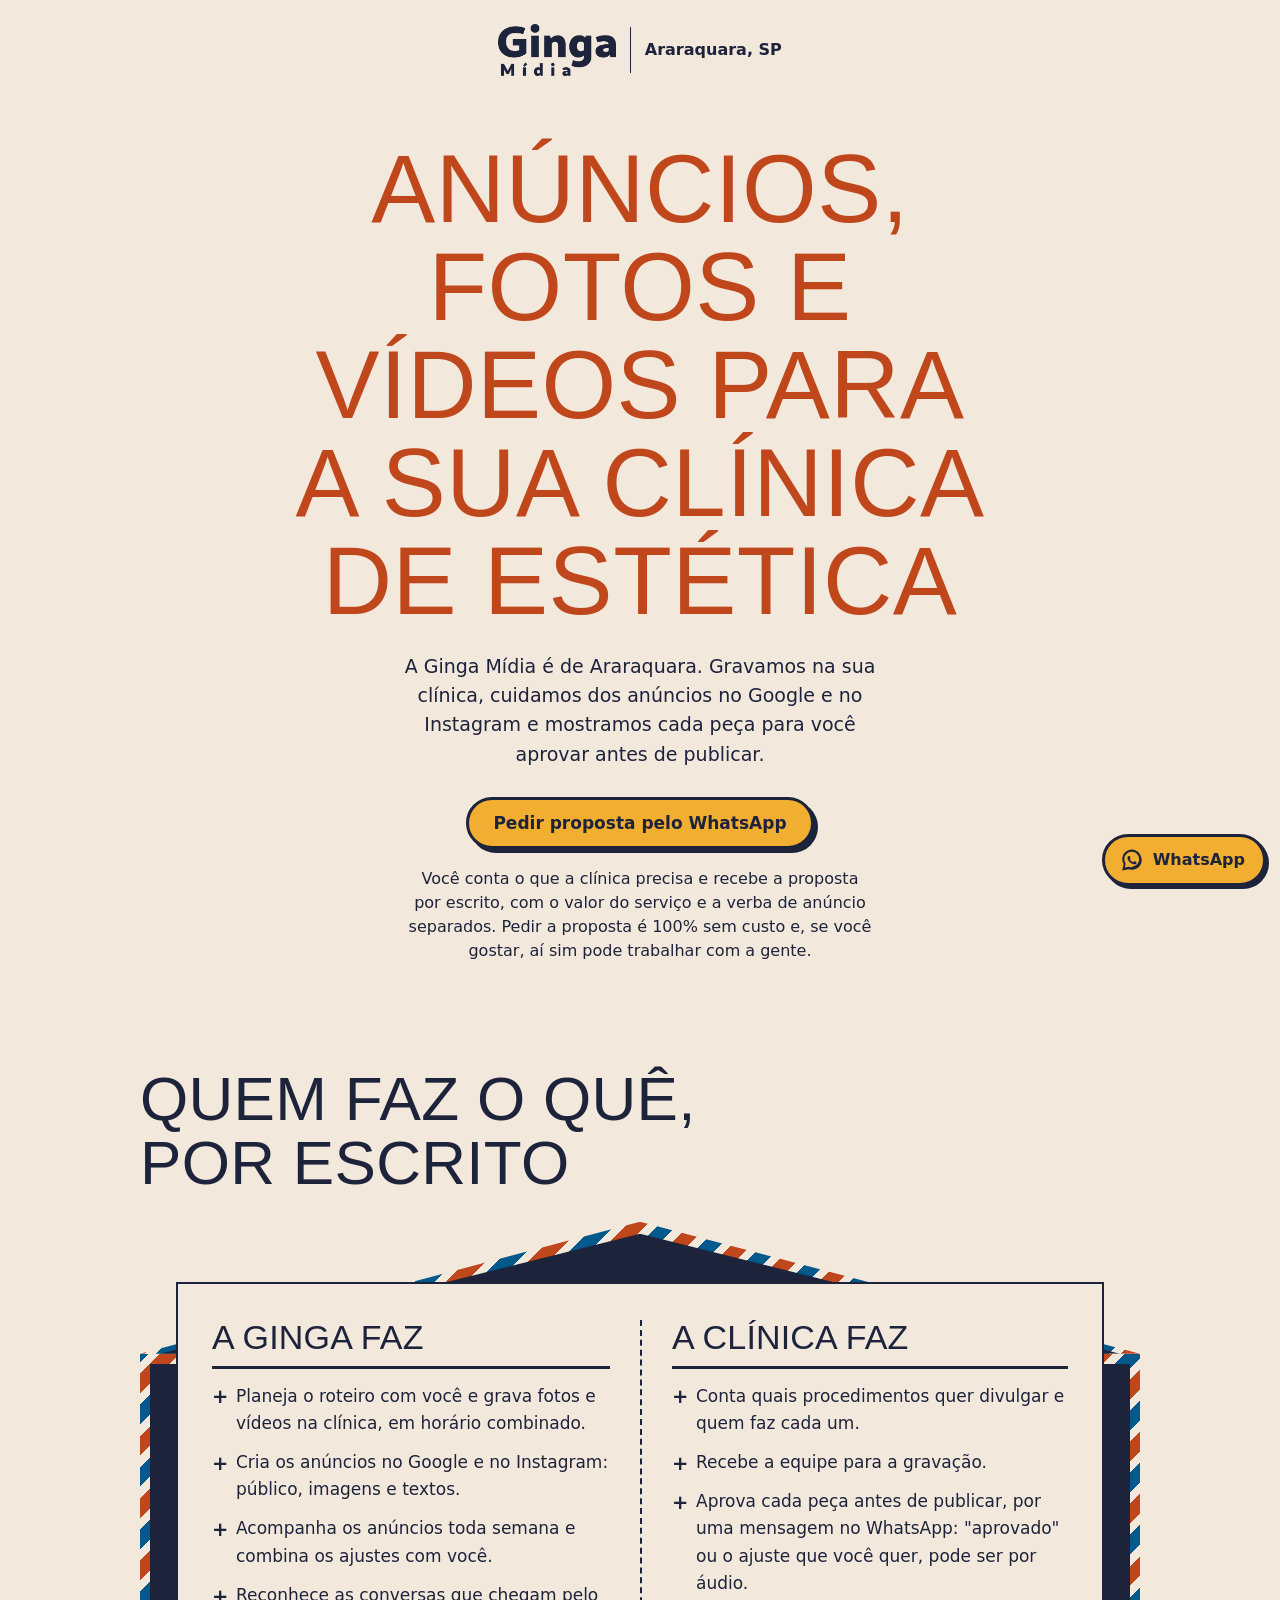
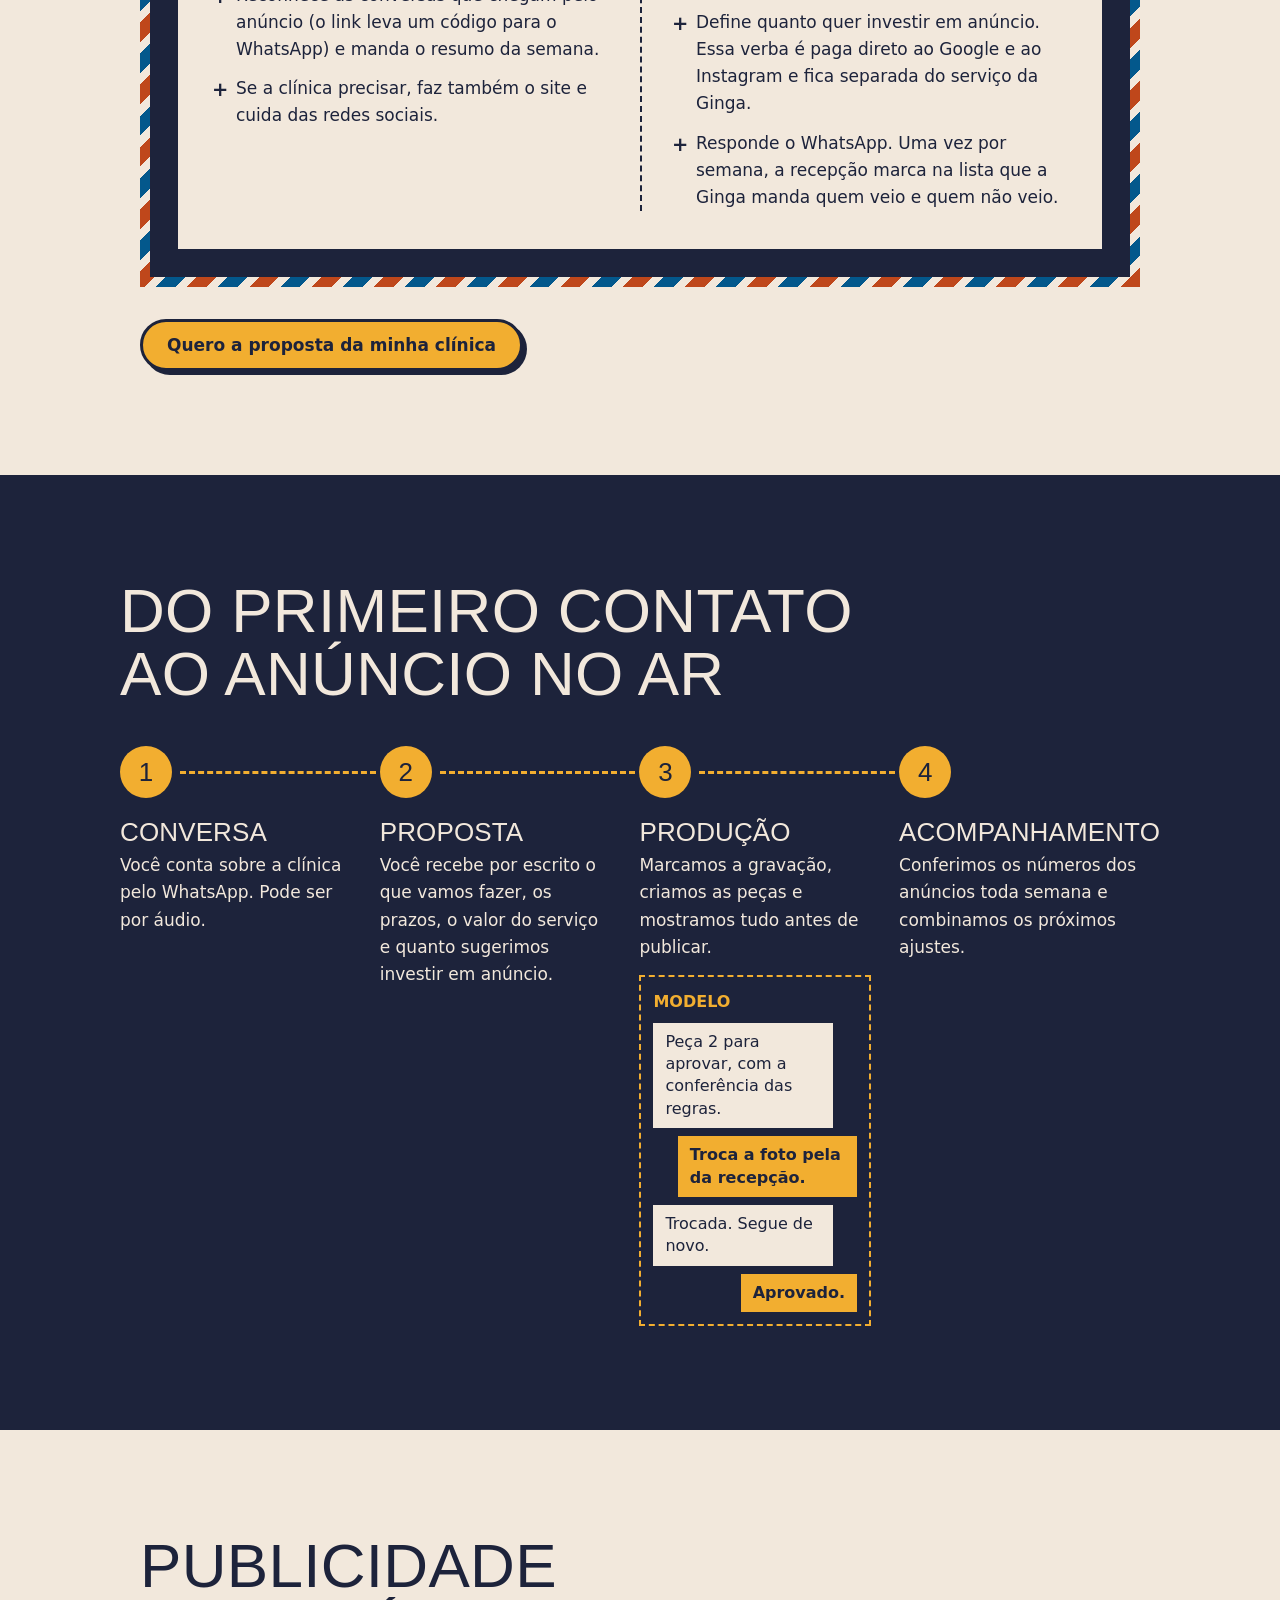
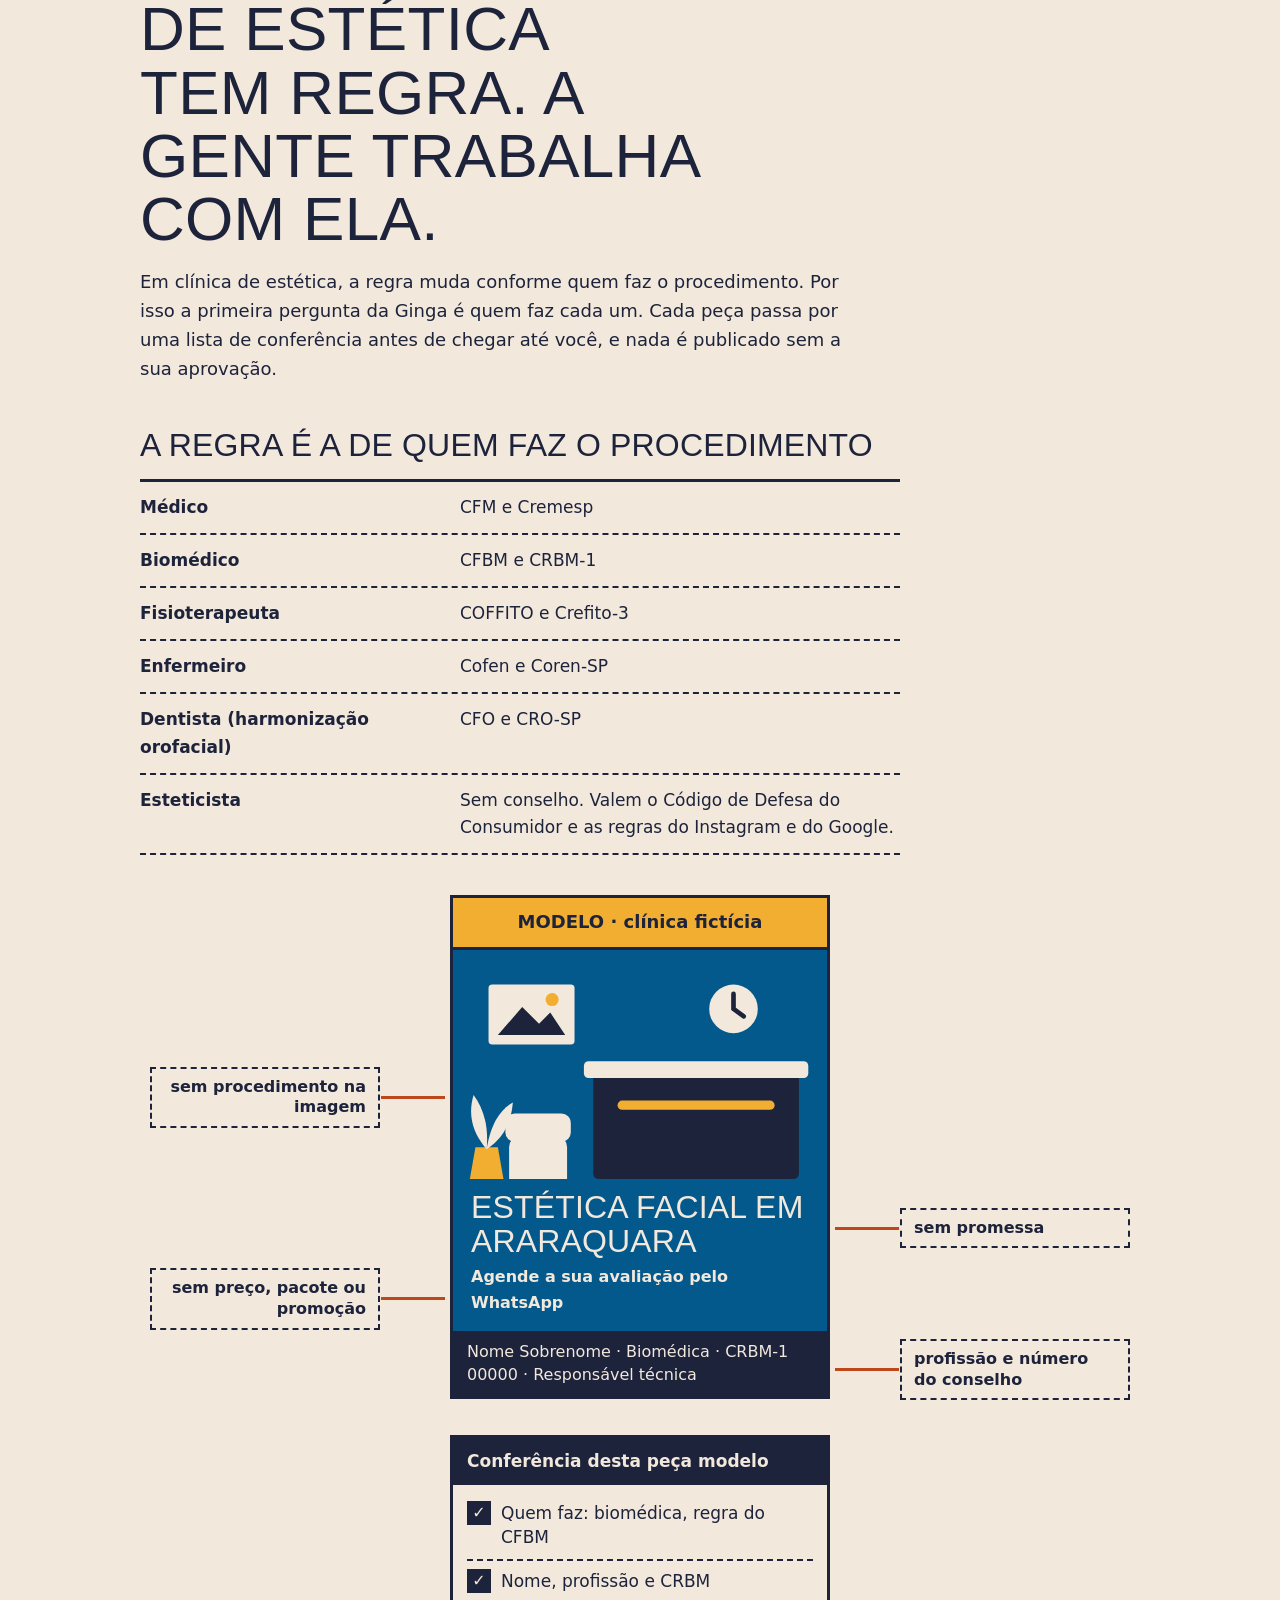
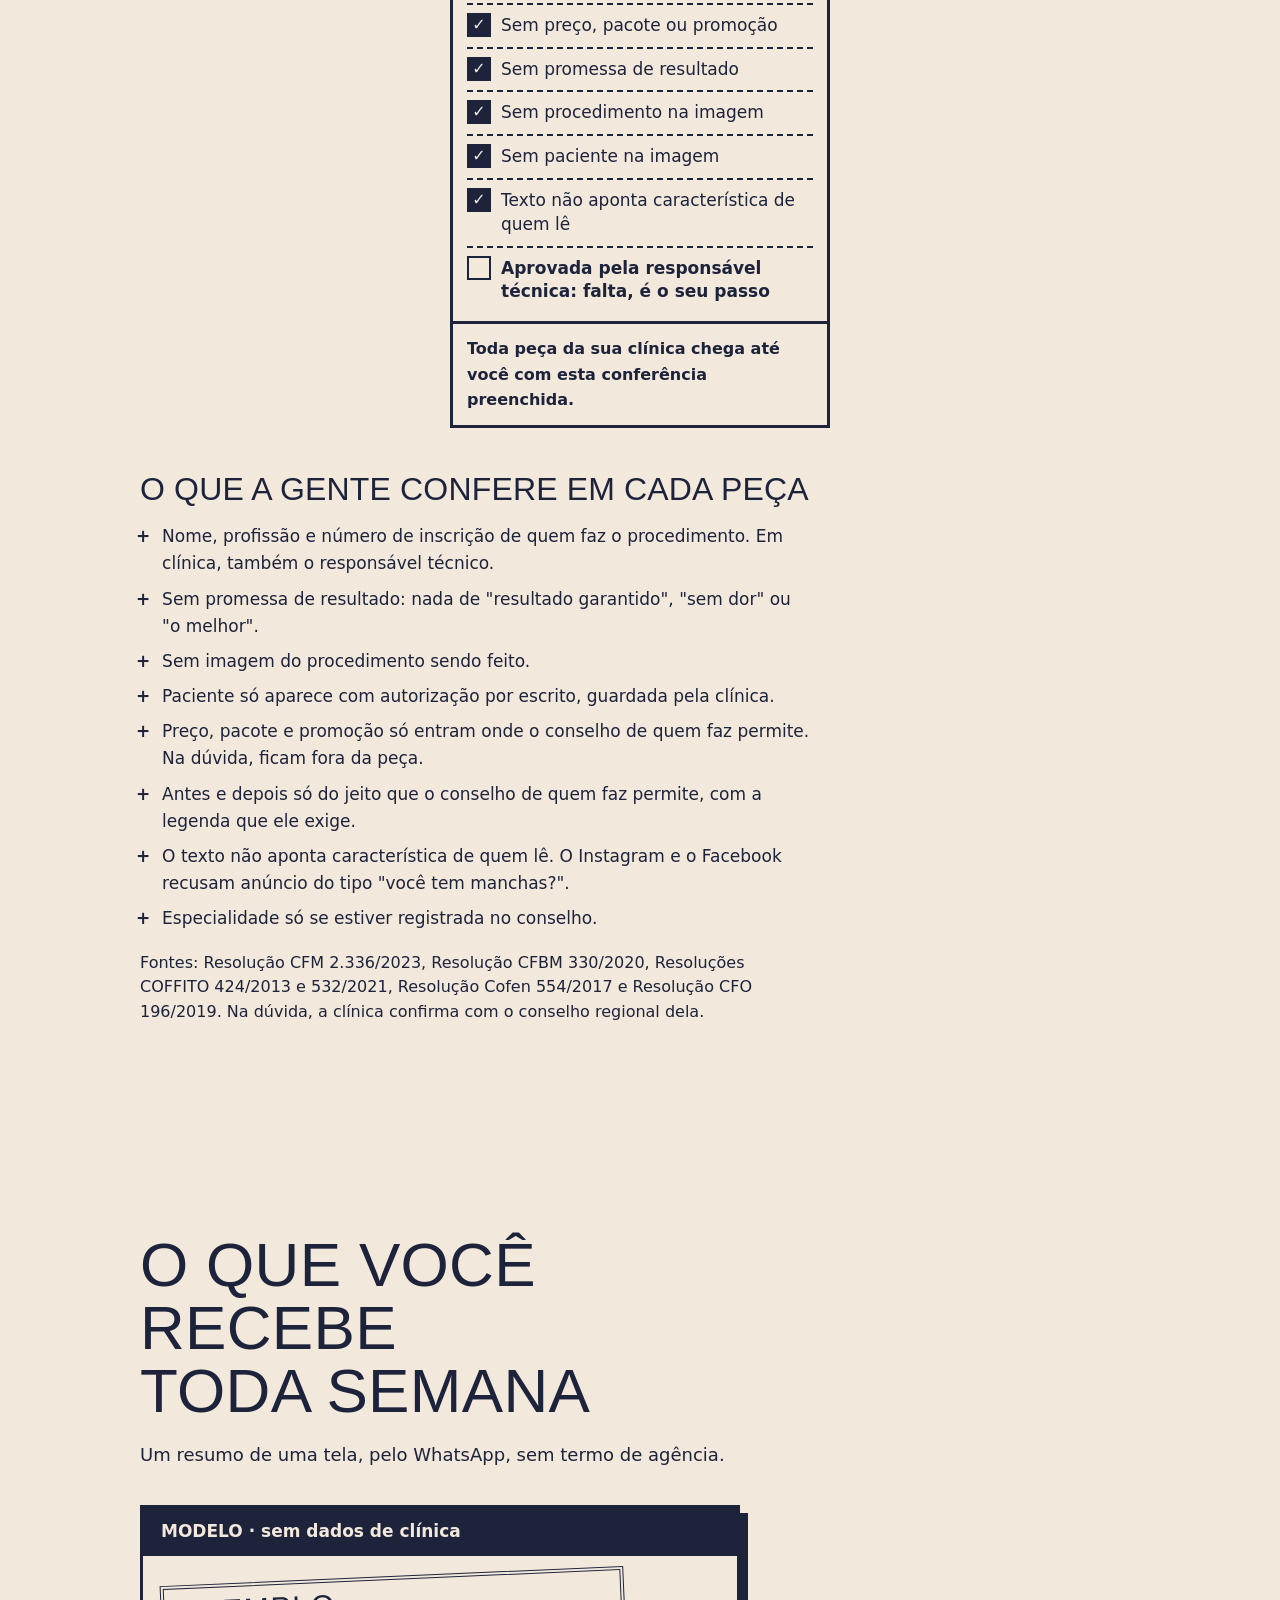
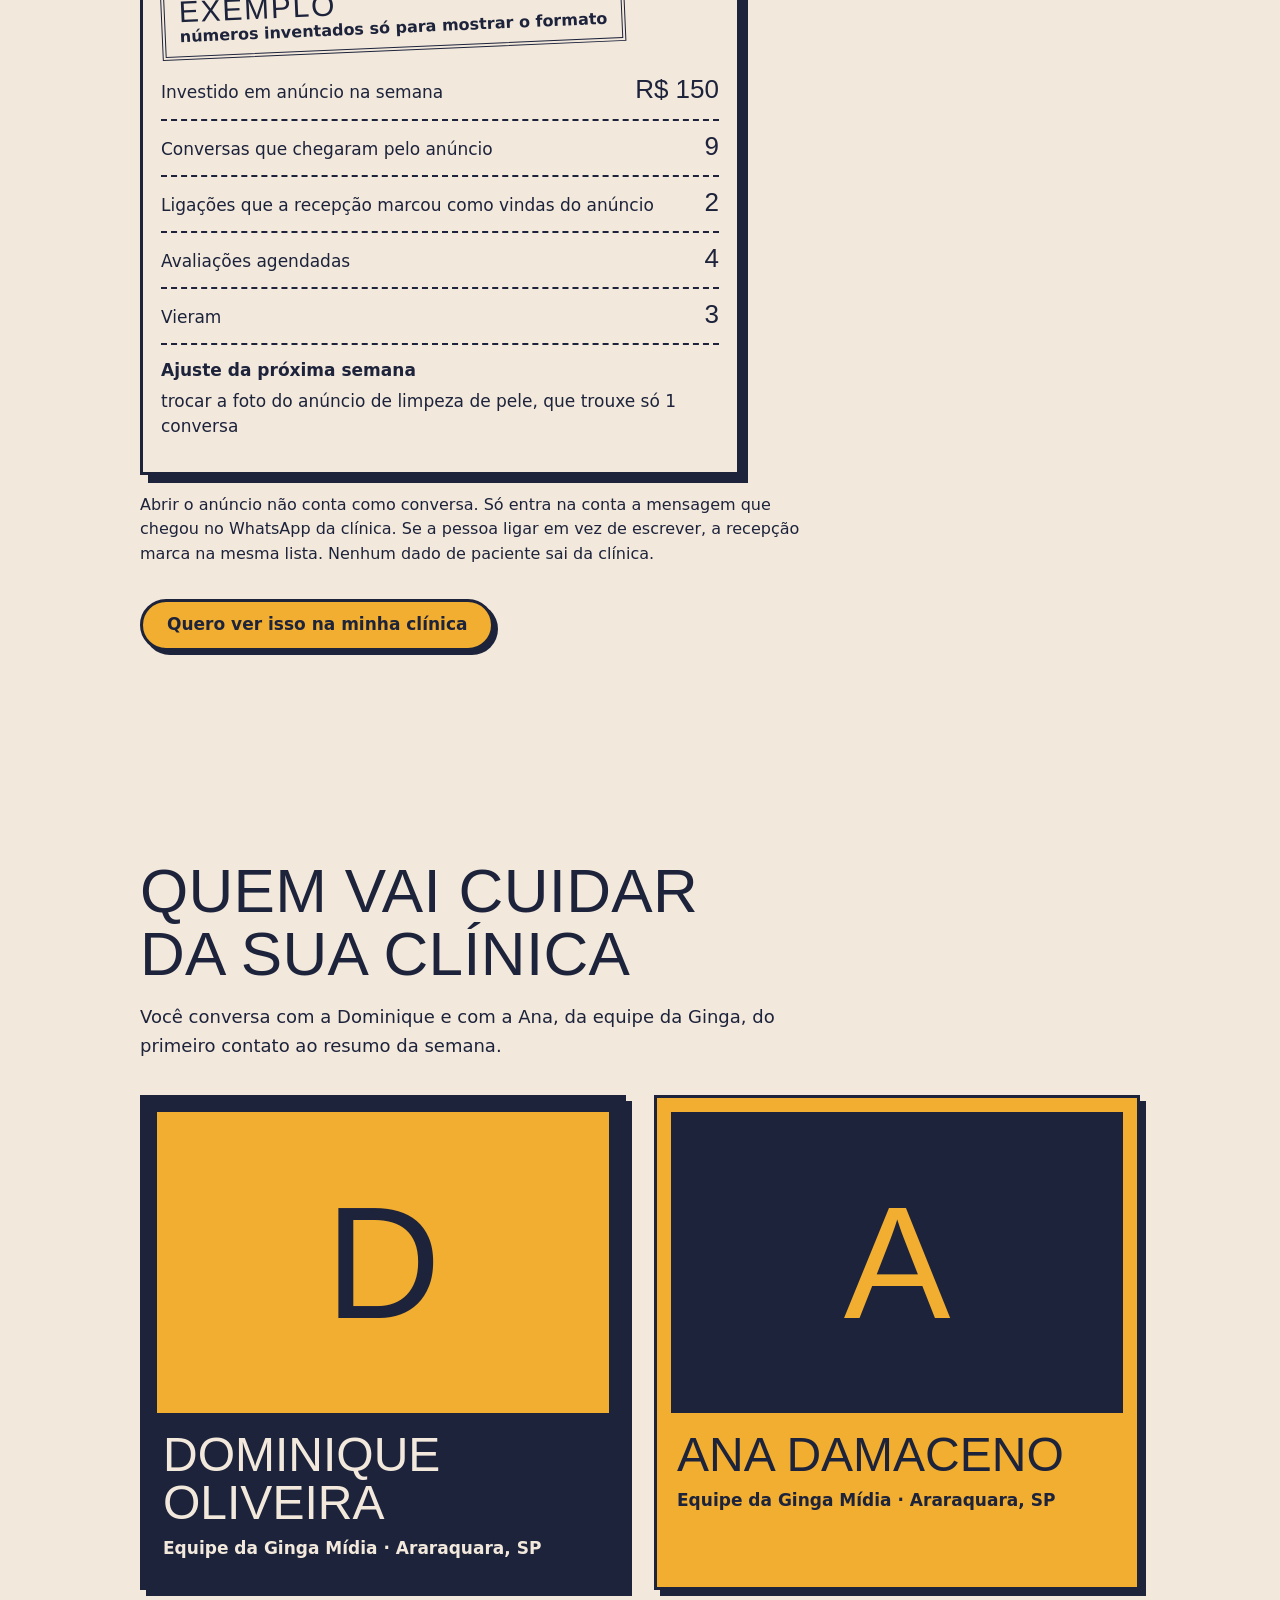
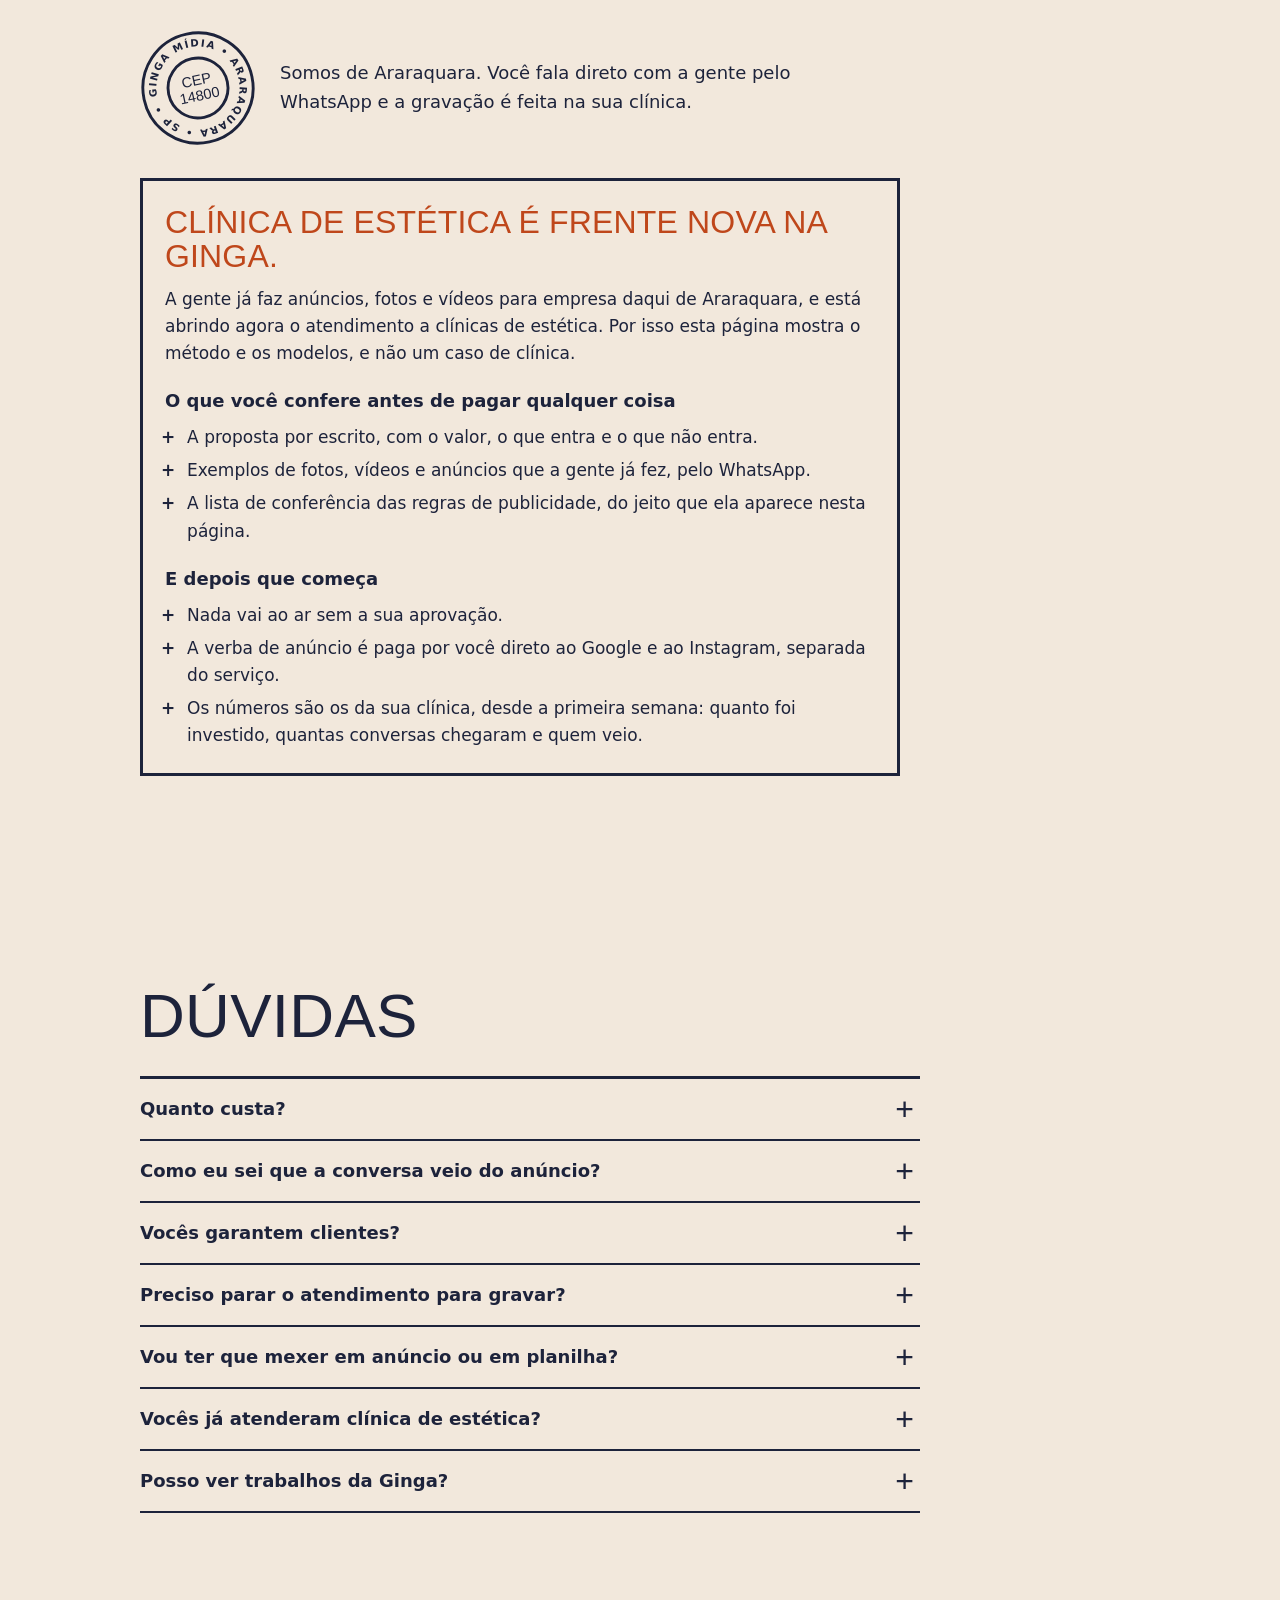
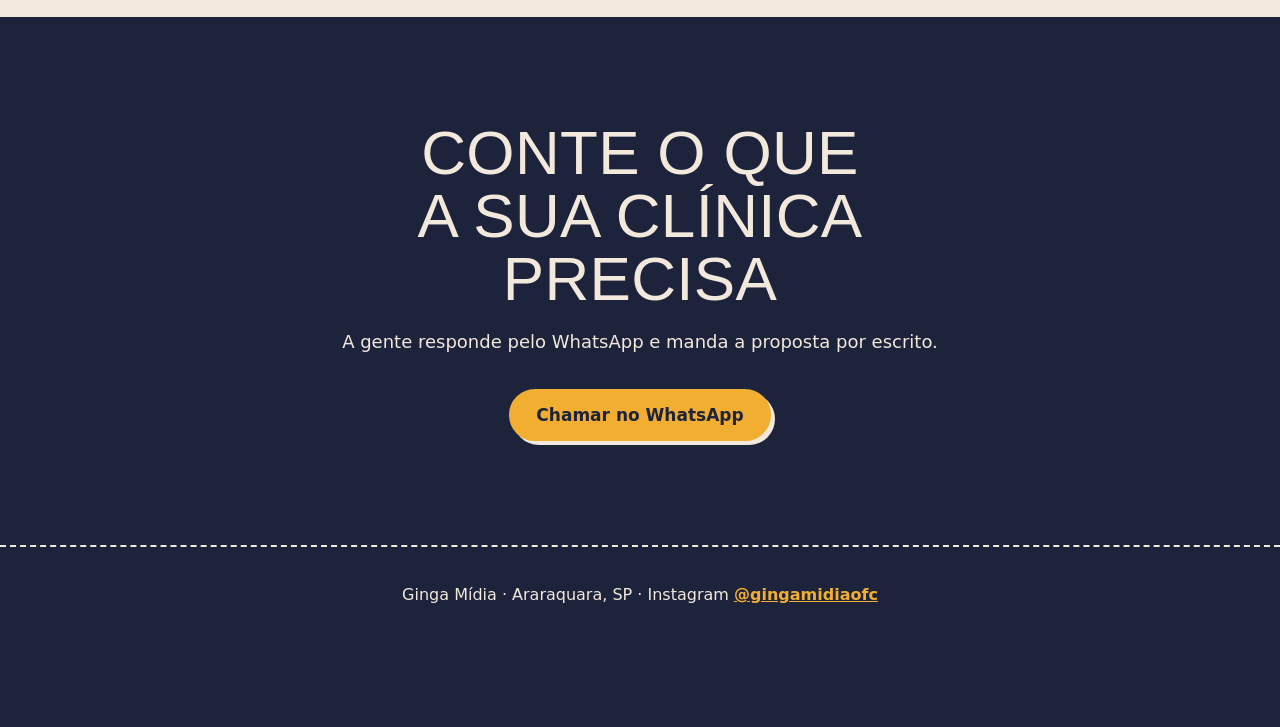
==== estetica/index.html @ 8b161f72 "Cria a landing page para clínicas de estética em /estetica, sem menu Co-Authored-By: Claude <noreply" ====
<!DOCTYPE html>
<html lang="pt-BR">
<head>
    <meta charset="UTF-8">
    <meta http-equiv="Content-Security-Policy" content="default-src 'self'; script-src 'self'; style-src 'self' https://fonts.googleapis.com; font-src 'self' https://fonts.gstatic.com; img-src 'self' data:; connect-src 'none'; object-src 'none'; base-uri 'none'; form-action 'none'">
    <meta name="referrer" content="strict-origin-when-cross-origin">
    <meta name="viewport" content="width=device-width, initial-scale=1.0">

    <title>Anúncios, fotos e vídeos para clínica de estética em Araraquara | Ginga Mídia</title>
    <meta name="description" content="Anúncios no Google e no Instagram, fotos e vídeos para clínica de estética em Araraquara. A Ginga grava na clínica, mostra cada peça antes de publicar e manda a proposta por escrito pelo WhatsApp.">

    <meta property="og:type" content="website">
    <meta property="og:locale" content="pt_BR">
    <meta property="og:title" content="Anúncios, fotos e vídeos para clínica de estética em Araraquara | Ginga Mídia">
    <meta property="og:description" content="A Ginga grava na sua clínica, cuida dos anúncios e mostra cada peça para você aprovar antes de publicar. Peça a proposta por escrito pelo WhatsApp.">
    <meta property="og:image" content="https://gingamidia.com/Imagens/Logo.png">
    <meta property="og:url" content="https://gingamidia.com/estetica/">
    <link rel="canonical" href="https://gingamidia.com/estetica/">
    <meta name="theme-color" content="#F2E8DC">

    <link rel="icon" type="image/png" href="../Imagens/Favicon-192.png">

    <link rel="stylesheet" href="../estilo/cores.css">
    <link rel="stylesheet" href="../estilo/fontes.css">
    <link rel="preconnect" href="https://fonts.googleapis.com">
    <link rel="preconnect" href="https://fonts.gstatic.com" crossorigin>
    <link href="https://fonts.googleapis.com/css2?family=Anton&family=Cantarell:ital,wght@0,400;0,700;1,400;1,700&display=swap" rel="stylesheet">
    <link rel="stylesheet" href="estilo.css">
</head>
<body>

    <a class="pular" href="#conteudo">Pular para o conteúdo</a>

    <!-- #1 · TOPO -->
    <header class="topo">
        <div class="logo">
            <img src="../Imagens/Logo-azul-escuro.webp" alt="Ginga Mídia" width="900" height="398">
            <span class="divisoria" aria-hidden="true"></span>
            <p class="logo-cidade">Araraquara, SP</p>
        </div>
    </header>

    <main id="conteudo">

        <section class="hero" aria-labelledby="titulo-hero">
            <h1 id="titulo-hero" class="hero-titulo">Anúncios, fotos e vídeos para a sua clínica de estética</h1>
            <p class="hero-apoio">A Ginga Mídia é de Araraquara. Gravamos na sua clínica, cuidamos dos anúncios no Google e no Instagram e mostramos cada peça para você aprovar antes de publicar.</p>
            <a class="botao zap" href="https://wa.me/5516996076565?text=Ol%C3%A1%21%20Tenho%20uma%20cl%C3%ADnica%20de%20est%C3%A9tica%20e%20quero%20uma%20proposta%20da%20Ginga.%20%28c%C3%B3digo%20estetica%29" target="_blank" rel="noopener">Pedir proposta pelo WhatsApp</a>
            <p class="hero-linha">Você conta o que a clínica precisa e recebe a proposta por escrito, com o valor do serviço e a verba de anúncio separados. Pedir a proposta é 100% sem custo e, se você gostar, aí sim pode trabalhar com a gente.</p>
        </section>

        <!-- #2 · O QUE VAI NA PROPOSTA (elemento ousado: envelope de correio aéreo) -->
        <section class="secao proposta" aria-labelledby="titulo-proposta">
            <h2 id="titulo-proposta" class="titulo">Quem faz o quê, por escrito</h2>

            <div class="envelope">
                <div class="envelope-aba" aria-hidden="true"></div>
                <div class="envelope-corpo">
                    <div class="folha">
                        <div class="lista-lado">
                            <h3 class="lista-titulo">A Ginga faz</h3>
                            <ul>
                                <li>Planeja o roteiro com você e grava fotos e vídeos na clínica, em horário combinado.</li>
                                <li>Cria os anúncios no Google e no Instagram: público, imagens e textos.</li>
                                <li>Acompanha os anúncios toda semana e combina os ajustes com você.</li>
                                <li>Reconhece as conversas que chegam pelo anúncio (o link leva um código para o WhatsApp) e manda o resumo da semana.</li>
                                <li>Se a clínica precisar, faz também o site e cuida das redes sociais.</li>
                            </ul>
                        </div>
                        <div class="lista-lado lista-clinica">
                            <h3 class="lista-titulo">A clínica faz</h3>
                            <ul>
                                <li>Conta quais procedimentos quer divulgar e quem faz cada um.</li>
                                <li>Recebe a equipe para a gravação.</li>
                                <li>Aprova cada peça antes de publicar, por uma mensagem no WhatsApp: "aprovado" ou o ajuste que você quer, pode ser por áudio.</li>
                                <li>Define quanto quer investir em anúncio. Essa verba é paga direto ao Google e ao Instagram e fica separada do serviço da Ginga.</li>
                                <li>Responde o WhatsApp. Uma vez por semana, a recepção marca na lista que a Ginga manda quem veio e quem não veio.</li>
                            </ul>
                        </div>
                    </div>
                </div>
            </div>

            <a class="botao zap" href="https://wa.me/5516996076565?text=Ol%C3%A1%21%20Tenho%20uma%20cl%C3%ADnica%20de%20est%C3%A9tica%20e%20quero%20uma%20proposta%20da%20Ginga.%20%28c%C3%B3digo%20estetica%29" target="_blank" rel="noopener">Quero a proposta da minha clínica</a>
        </section>

        <!-- #3 · COMO FUNCIONA -->
        <section class="secao passos" aria-labelledby="titulo-passos">
            <h2 id="titulo-passos" class="titulo">Do primeiro contato ao anúncio no ar</h2>
            <ol class="passos-lista">
                <li><span class="passo-numero" aria-hidden="true">1</span><div><h3>Conversa</h3><p>Você conta sobre a clínica pelo WhatsApp. Pode ser por áudio.</p></div></li>
                <li><span class="passo-numero" aria-hidden="true">2</span><div><h3>Proposta</h3><p>Você recebe por escrito o que vamos fazer, os prazos, o valor do serviço e quanto sugerimos investir em anúncio.</p></div></li>
                <li><span class="passo-numero" aria-hidden="true">3</span><div><h3>Produção</h3><p>Marcamos a gravação, criamos as peças e mostramos tudo antes de publicar.</p>
                    <div class="conversa" role="img" aria-label="Modelo de conversa de aprovação. Ginga: Peça 2 para aprovar, com a conferência das regras. Clínica: Troca a foto pela da recepção. Ginga: Trocada. Segue de novo. Clínica: Aprovado.">
                        <p class="conversa-faixa" aria-hidden="true">MODELO</p>
                        <p class="fala fala-ginga" aria-hidden="true">Peça 2 para aprovar, com a conferência das regras.</p>
                        <p class="fala fala-clinica" aria-hidden="true">Troca a foto pela da recepção.</p>
                        <p class="fala fala-ginga" aria-hidden="true">Trocada. Segue de novo.</p>
                        <p class="fala fala-clinica" aria-hidden="true">Aprovado.</p>
                    </div></div></li>
                <li><span class="passo-numero" aria-hidden="true">4</span><div><h3>Acompanhamento</h3><p>Conferimos os números dos anúncios toda semana e combinamos os próximos ajustes.</p></div></li>
            </ol>
        </section>

        <!-- #4 · REGRAS DO CONSELHO E MODELO DE PEÇA -->
        <section class="secao regras" aria-labelledby="titulo-regras">
            <h2 id="titulo-regras" class="titulo">Publicidade de estética tem regra. A gente trabalha com ela.</h2>
            <p class="texto-largo">Em clínica de estética, a regra muda conforme quem faz o procedimento. Por isso a primeira pergunta da Ginga é quem faz cada um. Cada peça passa por uma lista de conferência antes de chegar até você, e nada é publicado sem a sua aprovação.</p>

            <h3 class="subtitulo">A regra é a de quem faz o procedimento</h3>
            <dl class="conselhos">
                <div><dt>Médico</dt><dd>CFM e Cremesp</dd></div>
                <div><dt>Biomédico</dt><dd>CFBM e CRBM-1</dd></div>
                <div><dt>Fisioterapeuta</dt><dd>COFFITO e Crefito-3</dd></div>
                <div><dt>Enfermeiro</dt><dd>Cofen e Coren-SP</dd></div>
                <div><dt>Dentista (harmonização orofacial)</dt><dd>CFO e CRO-SP</dd></div>
                <div><dt>Esteticista</dt><dd>Sem conselho. Valem o Código de Defesa do Consumidor e as regras do Instagram e do Google.</dd></div>
            </dl>

            <figure class="modelo">
                <div class="peca" role="img" aria-label="Modelo de anúncio para uma clínica fictícia: desenho de uma recepção, com o texto Estética facial em Araraquara, agende a sua avaliação pelo WhatsApp, e embaixo o nome da profissional, a profissão, o número do CRBM e a responsável técnica.">
                    <p class="peca-faixa" aria-hidden="true">MODELO · clínica fictícia</p>
                    <svg class="peca-desenho" viewBox="0 0 400 230" aria-hidden="true" focusable="false">
                        <!-- recepção desenhada em cores chapadas: quadro, relógio, planta, balcão e cadeira -->
                        <rect x="38" y="22" width="92" height="64" rx="4" fill="#F2E8DC"/>
                        <path d="M48 76 L74 46 L92 64 L104 52 L120 76 Z" fill="#1D233B"/>
                        <circle cx="106" cy="38" r="7" fill="#F2AE30"/>
                        <circle cx="300" cy="48" r="26" fill="#F2E8DC"/>
                        <path d="M300 32 V48 L311 56" fill="none" stroke="#1D233B" stroke-width="5" stroke-linecap="round"/>
                        <rect x="150" y="116" width="220" height="114" rx="6" fill="#1D233B"/>
                        <rect x="140" y="104" width="240" height="18" rx="5" fill="#F2E8DC"/>
                        <rect x="176" y="146" width="168" height="10" rx="5" fill="#F2AE30"/>
                        <path d="M60 230 V196 Q60 186 70 186 H112 Q122 186 122 196 V230 Z" fill="#F2E8DC"/>
                        <rect x="56" y="160" width="70" height="30" rx="10" fill="#F2E8DC"/>
                        <path d="M18 230 L24 196 H48 L54 230 Z" fill="#F2AE30"/>
                        <path d="M36 198 C20 180 16 160 22 140 C34 156 38 176 36 198 Z" fill="#F2E8DC"/>
                        <path d="M36 198 C40 172 50 156 64 148 C62 172 52 188 36 198 Z" fill="#F2E8DC"/>
                    </svg>
                    <div class="peca-texto">
                        <p class="peca-chamada">Estética facial em Araraquara</p>
                        <p class="peca-acao">Agende a sua avaliação pelo WhatsApp</p>
                    </div>
                    <p class="peca-rodape">Nome Sobrenome · Biomédica · CRBM-1 00000 · Responsável técnica</p>
                </div>
                <figcaption>
                    <ul class="anotacoes">
                        <li class="anota-desenho">sem procedimento na imagem</li>
                        <li class="anota-chamada">sem promessa</li>
                        <li class="anota-acao">sem preço, pacote ou promoção</li>
                        <li class="anota-rodape">profissão e número do conselho</li>
                    </ul>
                </figcaption>
            </figure>

            <div class="conferida">
                <p class="conferida-faixa">Conferência desta peça modelo</p>
                <ul>
                    <li>Quem faz: biomédica, regra do CFBM</li>
                    <li>Nome, profissão e CRBM</li>
                    <li>Sem preço, pacote ou promoção</li>
                    <li>Sem promessa de resultado</li>
                    <li>Sem procedimento na imagem</li>
                    <li>Sem paciente na imagem</li>
                    <li>Texto não aponta característica de quem lê</li>
                    <li class="falta">Aprovada pela responsável técnica: falta, é o seu passo</li>
                </ul>
                <p class="conferida-linha">Toda peça da sua clínica chega até você com esta conferência preenchida.</p>
            </div>

            <h3 class="subtitulo">O que a gente confere em cada peça</h3>
            <ul class="lista-confere">
                <li>Nome, profissão e número de inscrição de quem faz o procedimento. Em clínica, também o responsável técnico.</li>
                <li>Sem promessa de resultado: nada de "resultado garantido", "sem dor" ou "o melhor".</li>
                <li>Sem imagem do procedimento sendo feito.</li>
                <li>Paciente só aparece com autorização por escrito, guardada pela clínica.</li>
                <li>Preço, pacote e promoção só entram onde o conselho de quem faz permite. Na dúvida, ficam fora da peça.</li>
                <li>Antes e depois só do jeito que o conselho de quem faz permite, com a legenda que ele exige.</li>
                <li>O texto não aponta característica de quem lê. O Instagram e o Facebook recusam anúncio do tipo "você tem manchas?".</li>
                <li>Especialidade só se estiver registrada no conselho.</li>
            </ul>
            <p class="linha-pequena">Fontes: Resolução CFM 2.336/2023, Resolução CFBM 330/2020, Resoluções COFFITO 424/2013 e 532/2021, Resolução Cofen 554/2017 e Resolução CFO 196/2019. Na dúvida, a clínica confirma com o conselho regional dela.</p>
        </section>

        <!-- #5 · O RESUMO DA SEMANA -->
        <section class="secao resumo" aria-labelledby="titulo-resumo">
            <h2 id="titulo-resumo" class="titulo">O que você recebe toda semana</h2>
            <p class="texto-largo">Um resumo de uma tela, pelo WhatsApp, sem termo de agência.</p>

            <div class="folha-resumo">
                <p class="folha-faixa">MODELO · sem dados de clínica</p>
                <p class="carimbo-exemplo"><strong>EXEMPLO</strong> números inventados só para mostrar o formato</p>
                <dl class="resumo-linhas">
                    <div><dt>Investido em anúncio na semana</dt><dd>R$ 150</dd></div>
                    <div><dt>Conversas que chegaram pelo anúncio</dt><dd>9</dd></div>
                    <div><dt>Ligações que a recepção marcou como vindas do anúncio</dt><dd>2</dd></div>
                    <div><dt>Avaliações agendadas</dt><dd>4</dd></div>
                    <div><dt>Vieram</dt><dd>3</dd></div>
                    <div class="resumo-ajuste"><dt>Ajuste da próxima semana</dt><dd>trocar a foto do anúncio de limpeza de pele, que trouxe só 1 conversa</dd></div>
                </dl>
            </div>

            <p class="linha-pequena">Abrir o anúncio não conta como conversa. Só entra na conta a mensagem que chegou no WhatsApp da clínica. Se a pessoa ligar em vez de escrever, a recepção marca na mesma lista. Nenhum dado de paciente sai da clínica.</p>
            <a class="botao zap" href="https://wa.me/5516996076565?text=Ol%C3%A1%21%20Tenho%20uma%20cl%C3%ADnica%20de%20est%C3%A9tica%20e%20quero%20uma%20proposta%20da%20Ginga.%20%28c%C3%B3digo%20estetica%29" target="_blank" rel="noopener">Quero ver isso na minha clínica</a>
        </section>

        <!-- #6 · QUEM ATENDE -->
        <section class="secao equipe" aria-labelledby="titulo-equipe">
            <h2 id="titulo-equipe" class="titulo">Quem vai cuidar da sua clínica</h2>

            <p class="texto-largo">Você conversa com a Dominique e com a Ana, da equipe da Ginga, do primeiro contato ao resumo da semana.</p>

            <!-- Fichas da equipe: as duas no mesmo nível, sem cargo.
                 Quando a foto chegar, troque o bloco da inicial por
                 <figure class="ficha-time-foto"><img src="../Imagens/Equipe/dominique.webp" alt="Dominique Oliveira" width="800" height="1000" loading="lazy"></figure>
                 e a frase entra logo abaixo de .ficha-time-equipe, em <p class="ficha-time-frase">. -->
            <ul class="time">
                <li class="ficha-time ficha-time-azul">
                    <div class="ficha-time-inicial" aria-hidden="true">D</div>
                    <div class="ficha-time-texto">
                        <h3 class="ficha-time-nome">Dominique Oliveira</h3>
                        <p class="ficha-time-equipe">Equipe da Ginga Mídia · Araraquara, SP</p>
                    </div>
                </li>
                <li class="ficha-time ficha-time-amarela">
                    <div class="ficha-time-inicial" aria-hidden="true">A</div>
                    <div class="ficha-time-texto">
                        <h3 class="ficha-time-nome">Ana Damaceno</h3>
                        <p class="ficha-time-equipe">Equipe da Ginga Mídia · Araraquara, SP</p>
                    </div>
                </li>
            </ul>

            <div class="equipe-linha">
                <svg class="carimbo" viewBox="0 0 120 120" aria-hidden="true" focusable="false">
                    <defs><path id="circuloCarimbo" d="M60,60 m-43,0 a43,43 0 1,1 86,0 a43,43 0 1,1 -86,0"/></defs>
                    <circle cx="60" cy="60" r="57" class="carimbo-fundo"/>
                    <circle cx="60" cy="60" r="31" class="carimbo-linha"/>
                    <text class="carimbo-texto"><textPath href="#circuloCarimbo">GINGA MÍDIA • ARARAQUARA • SP •</textPath></text>
                    <text class="carimbo-centro" x="60" y="57" text-anchor="middle">CEP</text>
                    <text class="carimbo-centro" x="60" y="73" text-anchor="middle">14800</text>
                </svg>
                <p class="equipe-local">Somos de Araraquara. Você fala direto com a gente pelo WhatsApp e a gravação é feita na sua clínica.</p>
            </div>

            <div class="caixa-frente">
                <p class="caixa-titulo">Clínica de estética é frente nova na Ginga.</p>
                <p>A gente já faz anúncios, fotos e vídeos para empresa daqui de Araraquara, e está abrindo agora o atendimento a clínicas de estética. Por isso esta página mostra o método e os modelos, e não um caso de clínica.</p>
                <p class="caixa-sub">O que você confere antes de pagar qualquer coisa</p>
                <ul>
                    <li>A proposta por escrito, com o valor, o que entra e o que não entra.</li>
                    <li>Exemplos de fotos, vídeos e anúncios que a gente já fez, pelo WhatsApp.</li>
                    <li>A lista de conferência das regras de publicidade, do jeito que ela aparece nesta página.</li>
                </ul>
                <p class="caixa-sub">E depois que começa</p>
                <ul>
                    <li>Nada vai ao ar sem a sua aprovação.</li>
                    <li>A verba de anúncio é paga por você direto ao Google e ao Instagram, separada do serviço.</li>
                    <li>Os números são os da sua clínica, desde a primeira semana: quanto foi investido, quantas conversas chegaram e quem veio.</li>
                </ul>
            </div>
        </section>

        <!-- #7 · DÚVIDAS -->
        <section class="secao duvidas" aria-labelledby="titulo-duvidas">
            <h2 id="titulo-duvidas" class="titulo">Dúvidas</h2>
            <div class="duvidas-lista">
                <details>
                    <summary>Quanto custa?</summary>
                    <p>Depende do que a clínica precisa: só anúncio, anúncio com gravação, ou também site e redes. Você recebe a proposta por escrito, com o valor do serviço e a verba sugerida de anúncio separados, antes de decidir. Pedir a proposta não custa nada e não te obriga a nada.</p>
                </details>
                <details>
                    <summary>Como eu sei que a conversa veio do anúncio?</summary>
                    <p>O link do anúncio abre o WhatsApp da clínica com um código na mensagem. A Ginga conta as mensagens com esse código e manda a lista. A recepção só marca quem veio.</p>
                </details>
                <details>
                    <summary>Vocês garantem clientes?</summary>
                    <p>Não prometemos número de clientes. Combinamos como reconhecer as conversas que chegam pelo anúncio, e a clínica confirma quais viraram atendimento.</p>
                </details>
                <details>
                    <summary>Preciso parar o atendimento para gravar?</summary>
                    <p>Não. A gravação é marcada num horário que não atrapalha a agenda.</p>
                </details>
                <details>
                    <summary>Vou ter que mexer em anúncio ou em planilha?</summary>
                    <p>Não. A Ginga cuida dos anúncios e do resumo. A clínica aprova as peças pelo WhatsApp e marca na lista da semana quem veio.</p>
                </details>
                <details>
                    <summary>Vocês já atenderam clínica de estética?</summary>
                    <p>Ainda não. A Ginga já faz anúncios, fotos e vídeos para empresa de Araraquara e está começando agora com clínicas de estética. Por isso você vê a proposta, os exemplos e a conferência das regras antes de pagar, e acompanha os números da sua clínica toda semana.</p>
                </details>
                <details>
                    <summary>Posso ver trabalhos da Ginga?</summary>
                    <p>Pode. Peça pelo WhatsApp e a gente manda exemplos de fotos, vídeos e anúncios feitos para empresa de Araraquara.</p>
                </details>
            </div>
        </section>

        <!-- #8 · CHAMADA FINAL -->
        <section class="secao final" aria-labelledby="titulo-final">
            <h2 id="titulo-final" class="titulo">Conte o que a sua clínica precisa</h2>
            <p class="texto-largo">A gente responde pelo WhatsApp e manda a proposta por escrito.</p>
            <a class="botao botao-final zap" href="https://wa.me/5516996076565?text=Ol%C3%A1%21%20Tenho%20uma%20cl%C3%ADnica%20de%20est%C3%A9tica%20e%20quero%20uma%20proposta%20da%20Ginga.%20%28c%C3%B3digo%20estetica%29" target="_blank" rel="noopener">Chamar no WhatsApp</a>
        </section>

    </main>

    <footer class="rodape">
        <p>Ginga Mídia · Araraquara, SP · Instagram <a href="https://www.instagram.com/gingamidiaofc/" target="_blank" rel="noopener">@gingamidiaofc</a></p>
    </footer>

    <a class="whats-flutuante zap" href="https://wa.me/5516996076565?text=Ol%C3%A1%21%20Tenho%20uma%20cl%C3%ADnica%20de%20est%C3%A9tica%20e%20quero%20uma%20proposta%20da%20Ginga.%20%28c%C3%B3digo%20estetica%29" target="_blank" rel="noopener" aria-label="WhatsApp: pedir proposta">
        <svg viewBox="0 0 32 32" width="26" height="26" aria-hidden="true" focusable="false" fill="currentColor">
            <path d="M16.04 3C9.4 3 4 8.4 4 15.03c0 2.12.55 4.19 1.6 6.01L4 29l8.14-1.56a12 12 0 0 0 3.9.65C22.67 28.09 28 22.7 28 16.07 28 9.4 22.67 3 16.04 3Zm0 22.07c-1.2 0-2.38-.24-3.48-.7l-.5-.2-4.83.93.95-4.7-.22-.5a9.04 9.04 0 0 1-1.4-4.87c0-5.02 4.1-9.1 9.14-9.1 5.02 0 9.1 4.1 9.1 9.1 0 5.03-4.1 9.04-9.1 9.04Zm5-6.77c-.27-.14-1.62-.8-1.87-.9-.25-.09-.43-.14-.62.14-.18.27-.7.9-.86 1.08-.16.18-.32.2-.6.07-.27-.14-1.15-.42-2.2-1.35-.8-.72-1.35-1.6-1.5-1.87-.16-.27-.02-.42.12-.55.12-.12.27-.32.4-.48.14-.16.18-.27.27-.45.1-.18.05-.34-.02-.48-.07-.14-.62-1.5-.85-2.05-.22-.54-.45-.46-.62-.47h-.52c-.18 0-.48.07-.73.34-.25.27-.96.94-.96 2.3 0 1.35.98 2.66 1.12 2.84.14.18 1.93 2.95 4.67 4.14.65.28 1.16.45 1.56.58.65.2 1.25.18 1.72.11.52-.08 1.62-.66 1.85-1.3.23-.64.23-1.19.16-1.3-.07-.12-.25-.2-.52-.34Z"/>
        </svg>
        <span>WhatsApp</span>
    </a>

    <script src="script.js"></script>
</body>
</html>
<!-- Dominique-Oliveira-Claude🤖🧡 · landing page estética · 13/11/2026 -->
---- estilo/cores.css ----
/*

Cores Ginga mídia
Vermelho: #BF471B
Branco: #F2E8DC
Laranja: #D97D0D
Verde: #6F6F2F
Azul: #03588C
Azul escuro: #1D233B
Amarelo: #F2AE30

*/

@property --azul {
  syntax: '<color>';
  inherits: false;
  initial-value: #03588C;
}

@property --azule {
  syntax: '<color>';
  inherits: false;
  initial-value: #1D233B;
}

@property --verde {
  syntax: '<color>';
  inherits: false;
  initial-value: #6F6F2F;
}

@property --amarelo {
  syntax: '<color>';
  inherits: false;
  initial-value: #F2AE30;
}

@property --laranja {
  syntax: '<color>';
  inherits: false;
  initial-value: #D97D0D;
}

@property --branco {
  syntax: '<color>';
  inherits: false;
  initial-value: #F2E8DC;
}

@property --vermelho {
  syntax: '<color>';
  inherits: false;
  initial-value: #BF471B;
}
---- estilo/fontes.css ----
/* Fontes Ginga Mídia
   Anton: títulos, em caixa alta (identidade Correio da Ginga)
   Cantarell: texto, logo e a palavra-chave da tarja (negrito itálico)
   Limite: 2 fontes no site inteiro (regra fontes-demais) */

:root {
    --fonte-titulo: 'Anton', 'Impact', sans-serif;
    --fonte-texto: 'Cantarell', system-ui, sans-serif;
}

body {
    font-family: 'Cantarell', system-ui, -apple-system, 'Segoe UI', sans-serif;
    font-size: 17px;
    line-height: 1.6;
}

.fonte-titulo {
    font-family: var(--fonte-titulo);
    font-weight: 400;
    text-transform: uppercase;
    line-height: .95;
    letter-spacing: .005em;
}

h3, .etiqueta, .botao, label {
    font-family: 'Cantarell', system-ui, sans-serif;
}

h3 {
    font-weight: 700;
}
---- estetica/estilo.css ----
/* Landing page estética · Ginga Mídia
   Paleta Correio (vermelho, amarelo, azul) com os neutros creme e azul escuro.
   Fontes: Anton (títulos, caixa alta) e Cantarell (texto). Nada de verde nesta página.
   Elemento ousado único: o envelope de correio aéreo do bloco #2. */

*,
*::before,
*::after { margin: 0; padding: 0; box-sizing: border-box; }

:root {
    --listras: repeating-linear-gradient(-45deg,
        var(--vermelho) 0 14px, var(--branco) 14px 22px,
        var(--azul) 22px 36px, var(--branco) 36px 44px);
    --largura: 1040px;
    --respiro: clamp(56px, 10vw, 104px);
}

html {
    scroll-behavior: smooth;
    -webkit-text-size-adjust: 100%;
}

/* nunca rolar para o lado (regra rolagem-lateral) */
html, body { overflow-x: clip; }

body {
    background: var(--branco);
    color: var(--azule);
    font-family: var(--fonte-texto);
    font-size: 17px;
    line-height: 1.6;
}

img, svg { display: block; max-width: 100%; height: auto; }
a { color: inherit; }

:focus-visible { outline: 3px solid var(--azule); outline-offset: 3px; }
.passos :focus-visible,
.final :focus-visible,
.rodape :focus-visible { outline-color: var(--amarelo); }

.pular {
    position: absolute;
    left: 16px;
    top: -80px;
    z-index: 200;
    padding: 12px 18px;
    background: var(--azule);
    color: var(--branco);
    font-weight: 700;
}
.pular:focus { top: 12px; }

/* ================= TÍTULOS E TEXTOS ================= */
.titulo,
.hero-titulo,
.lista-titulo,
.subtitulo,
.caixa-titulo,
.passos h3,
.peca-chamada {
    font-family: var(--fonte-titulo);
    font-weight: 400;
    text-transform: uppercase;
    letter-spacing: .005em;
}

.titulo {
    font-size: clamp(32px, 8.4vw, 62px);
    line-height: 1.02;
    max-width: 18ch;
    text-wrap: balance;
}

.texto-largo {
    margin-top: 18px;
    max-width: 62ch;
    font-size: 18px;
}

.linha-pequena {
    margin-top: 18px;
    max-width: 66ch;
    font-size: 16px;
    line-height: 1.55;
}

.subtitulo {
    margin-top: 44px;
    font-size: clamp(24px, 5.6vw, 32px);
    line-height: 1.1;
}

/* ================= BOTÕES (mesmo desenho do site da Ginga) ================= */
.botao {
    display: inline-flex;
    align-items: center;
    justify-content: center;
    min-height: 52px;
    max-width: 100%;
    margin-top: 32px;
    padding: 12px 24px;
    border: 3px solid var(--azule);
    border-radius: 999px;
    background: var(--amarelo);
    color: var(--azule);
    font: 700 17px/1.25 var(--fonte-texto);
    text-align: center;
    text-decoration: none;
    box-shadow: 4px 4px 0 var(--azule);
    transition: transform .15s ease, box-shadow .15s ease;
}
.botao:hover { transform: translate(-2px, -2px); box-shadow: 6px 6px 0 var(--azule); }

/* ================= #1 TOPO ================= */
.topo {
    padding: 24px 20px 0;
    display: flex;
    justify-content: center;
}

.logo {
    display: flex;
    align-items: center;
    gap: 14px;
}
.logo img { height: 52px; width: auto; }
.divisoria { width: 1px; height: 46px; background: var(--azule); }
.logo-cidade { font-size: 16px; font-weight: 700; white-space: nowrap; }

.hero {
    max-width: 900px;
    margin: 0 auto;
    padding: clamp(30px, 6vw, 64px) 20px var(--respiro);
    text-align: center;
}

.hero-titulo {
    font-size: clamp(42px, min(11.6vw, 11vh), 96px);
    line-height: 1.02;
    color: var(--vermelho);
    text-wrap: balance;
}

.hero-apoio {
    margin: 22px auto 0;
    max-width: 40ch;
    font-size: 19px;
    line-height: 1.55;
    text-wrap: pretty;
}

.hero .botao { margin-top: 28px; }

.hero-linha {
    margin: 18px auto 0;
    max-width: 46ch;
    font-size: 16px;
    line-height: 1.5;
    text-wrap: pretty;
}

/* ================= SEÇÕES ================= */
.secao {
    max-width: var(--largura);
    margin: 0 auto;
    padding: var(--respiro) 20px;
}

/* ================= #2 O ENVELOPE (elemento ousado) ================= */
.proposta { padding-top: 0; }

.envelope {
    --aba: clamp(64px, 15vw, 132px);
    position: relative;
    margin-top: calc(var(--aba) + 28px);
}

/* aba aberta do envelope: triângulo listrado com o miolo azul escuro */
.envelope-aba {
    position: absolute;
    left: 0;
    right: 0;
    bottom: 100%;
    height: var(--aba);
    background: var(--listras);
    clip-path: polygon(0 100%, 50% 0, 100% 100%);
}
.envelope-aba::after {
    content: "";
    position: absolute;
    inset: 12px 20px 0;
    background: var(--azule);
    clip-path: polygon(0 100%, 50% 0, 100% 100%);
}

/* corpo: borda listrada de correio aéreo e o fundo azul escuro de dentro */
.envelope-corpo {
    position: relative;
    border: 10px solid transparent;
    background:
        linear-gradient(var(--azule), var(--azule)) padding-box,
        var(--listras) border-box;
    padding: 0 8px 12px;
}

/* a folha sai do envelope por cima da aba */
.folha {
    position: relative;
    z-index: 1;
    margin-top: calc(var(--aba) * -0.62);
    padding: 26px 20px 28px;
    background: var(--branco);
    border: 2px solid var(--azule);
    display: grid;
    gap: 30px;
}

.lista-titulo {
    font-size: clamp(26px, 6.4vw, 34px);
    line-height: 1.05;
    padding-bottom: 10px;
    border-bottom: 3px solid var(--azule);
}

.lista-lado ul { list-style: none; margin-top: 14px; display: grid; gap: 12px; }
.lista-lado li { position: relative; padding-left: 24px; }
.lista-lado li::before {
    content: "+";
    position: absolute;
    left: 0;
    top: -.06em;
    font-weight: 700;
    font-size: 1.15em;
}

@media (min-width: 760px) {
    .folha {
        grid-template-columns: 1fr 1fr;
        gap: 0;
        padding: 36px 34px 38px;
    }
    .lista-lado:first-child { padding-right: 30px; }
    .lista-clinica { padding-left: 30px; border-left: 2px dashed var(--azule); }
    .envelope-corpo { padding: 0 26px 26px; }
}

/* ================= #3 PASSOS (faixa azul escuro) ================= */
.passos {
    max-width: none;
    background: var(--azule);
    color: var(--branco);
}
.passos > * { max-width: var(--largura); margin-inline: auto; }

.passos-lista {
    list-style: none;
    margin-top: 40px;
    display: grid;
    gap: 30px;
    position: relative;
}

.passos-lista li {
    position: relative;
    display: grid;
    grid-template-columns: 52px 1fr;
    gap: 18px;
    align-items: start;
}

/* linha tracejada amarela ligando um número ao próximo */
.passos-lista li:not(:last-child)::after {
    content: "";
    position: absolute;
    left: 25px;
    top: 56px;
    bottom: -30px;
    border-left: 3px dashed var(--amarelo);
}

.passo-numero {
    display: grid;
    place-items: center;
    width: 52px;
    height: 52px;
    border-radius: 50%;
    background: var(--amarelo);
    color: var(--azule);
    font: 400 26px/1 var(--fonte-titulo);
}

.passos h3 { font-size: 26px; line-height: 1.1; margin-top: 10px; }
.passos p { margin-top: 6px; }

@media (min-width: 900px) {
    .passos-lista { grid-template-columns: repeat(4, 1fr); gap: 28px; }
    .passos-lista li { grid-template-columns: 1fr; gap: 10px; align-content: start; }
    .passos-lista li:not(:last-child)::after {
        left: 60px;
        right: -24px;
        top: 25px;
        bottom: auto;
        border-left: 0;
        border-top: 3px dashed var(--amarelo);
    }
}

/* ================= #4 REGRAS E MODELO DE PEÇA ================= */
.modelo {
    position: relative;
    margin: 40px auto 0;
    max-width: 380px;
}

.peca {
    position: relative;
    aspect-ratio: 4 / 5;
    display: flex;
    flex-direction: column;
    background: var(--azul);
    color: var(--branco);
    border: 3px solid var(--azule);
}

.peca-faixa {
    padding: 10px 14px;
    background: var(--amarelo);
    color: var(--azule);
    border-bottom: 3px solid var(--azule);
    font-size: 18px;
    font-weight: 700;
    text-align: center;
}

.peca-desenho { width: 100%; margin-top: 14px; flex: 1 1 auto; min-height: 0; }

.peca-texto { padding: 12px 18px 16px; }
.peca-chamada { font-size: clamp(26px, 7.6vw, 32px); line-height: 1.05; }
.peca-acao { margin-top: 6px; font-size: 16px; font-weight: 700; }

.peca-rodape {
    padding: 10px 14px;
    background: var(--azule);
    color: var(--branco);
    font-size: 16px;
    line-height: 1.4;
}

/* anotações: no celular, abaixo da peça, cada uma apontando para cima */
.anotacoes {
    list-style: none;
    margin-top: 18px;
    display: grid;
    grid-template-columns: repeat(auto-fit, minmax(150px, 1fr));
    gap: 10px;
}
.anotacoes li {
    position: relative;
    padding: 8px 12px 8px 30px;
    display: flex;
    align-items: center;
    border: 2px dashed var(--azule);
    font-size: 16px;
    font-weight: 700;
    line-height: 1.3;
}
.anotacoes li::before {
    content: "";
    position: absolute;
    left: 10px;
    top: 50%;
    width: 0;
    height: 0;
    margin-top: -7px;
    border: 7px solid transparent;
    border-bottom: 10px solid var(--vermelho);
    border-top: 0;
}

/* no PC, as anotações ficam dos dois lados da peça, com o traço até a parte comentada */
@media (min-width: 1000px) {
    .modelo { max-width: 380px; }
    .anotacoes { display: block; margin: 0; }
    .anotacoes li {
        position: absolute;
        width: 230px;
        padding: 8px 12px;
    }
    .anotacoes li::before {
        top: 50%;
        margin-top: -1.5px;
        width: 64px;
        height: 0;
        border: 0;
        border-top: 3px solid var(--vermelho);
    }
    .anota-desenho, .anota-acao { right: calc(100% + 70px); text-align: right; }
    .anotacoes .anota-desenho::before, .anotacoes .anota-acao::before { left: calc(100% + 3px); }
    .anota-chamada, .anota-rodape { left: calc(100% + 70px); }
    .anotacoes .anota-chamada::before, .anotacoes .anota-rodape::before { left: auto; right: calc(100% + 3px); }
    .anota-desenho { top: 34%; }
    .anota-chamada { top: 62%; }
    .anota-acao { top: 74%; }
    .anota-rodape { top: 88%; }
}

.lista-confere {
    margin-top: 16px;
    max-width: 62ch;
    padding-left: 1.3em;
    display: grid;
    gap: 8px;
}
.lista-confere li::marker { content: "+  "; font-weight: 700; }

/* tabela de conselhos: quem faz o procedimento e a regra que vale */
.conselhos { margin-top: 16px; max-width: 760px; border-top: 3px solid var(--azule); }
.conselhos > div {
    display: grid;
    gap: 2px 20px;
    padding: 12px 0;
    border-bottom: 2px dashed var(--azule);
}
.conselhos dt { font-weight: 700; }
@media (min-width: 640px) { .conselhos > div { grid-template-columns: 300px 1fr; } }

/* conferência preenchida da peça modelo */
.conferida {
    margin: 36px auto 0;
    max-width: 380px;
    border: 3px solid var(--azule);
    background: var(--branco);
}
.conferida-faixa {
    padding: 10px 14px;
    background: var(--azule);
    color: var(--branco);
    font-weight: 700;
}
.conferida ul { list-style: none; padding: 8px 14px; }
.conferida li {
    position: relative;
    padding: 9px 0 9px 34px;
    border-bottom: 2px dashed var(--azule);
    line-height: 1.4;
}
.conferida li::before {
    content: "✓";
    position: absolute;
    left: 0;
    top: 8px;
    width: 24px;
    height: 24px;
    display: grid;
    place-items: center;
    background: var(--azule);
    color: var(--branco);
    font-weight: 700;
    font-size: 16px;
    line-height: 1;
}
.conferida li.falta { font-weight: 700; border-bottom: 0; }
.conferida li.falta::before { content: ""; background: var(--branco); border: 2px solid var(--azule); }
.conferida-linha { padding: 12px 14px; border-top: 3px solid var(--azule); font-size: 16px; font-weight: 700; }

/* modelo da troca de mensagens de aprovação, dentro do passo 3 */
.conversa {
    margin-top: 14px;
    max-width: 340px;
    padding: 12px;
    display: grid;
    gap: 8px;
    border: 2px dashed var(--amarelo);
}
.passos .conversa p { margin-top: 0; }
.conversa-faixa { font-size: 16px; font-weight: 700; color: var(--amarelo); }
.fala { max-width: 88%; padding: 8px 12px; font-size: 16px; line-height: 1.4; }
.fala-ginga { justify-self: start; background: var(--branco); color: var(--azule); }
.fala-clinica { justify-self: end; background: var(--amarelo); color: var(--azule); font-weight: 700; }

/* ================= #5 RESUMO DA SEMANA ================= */
.folha-resumo {
    margin-top: 36px;
    max-width: 600px;
    background: var(--branco);
    border: 3px solid var(--azule);
    box-shadow: 8px 8px 0 var(--azule);
}

.folha-faixa {
    padding: 10px 18px;
    background: var(--azule);
    color: var(--branco);
    font-weight: 700;
    font-size: 17px;
}

/* carimbo de EXEMPLO: em espaço próprio, sem cobrir nenhum número */
.carimbo-exemplo {
    display: block;
    width: fit-content;
    max-width: calc(100% - 36px);
    margin: 20px 18px 6px;
    padding: 8px 14px;
    border: 4px double var(--azule);
    transform: rotate(-2.5deg);
    font-size: 16px;
    font-weight: 700;
    line-height: 1.3;
}
.carimbo-exemplo strong {
    display: block;
    font: 400 30px/1 var(--fonte-titulo);
    letter-spacing: .06em;
}

.resumo-linhas { padding: 8px 18px 20px; }
.resumo-linhas > div {
    display: flex;
    justify-content: space-between;
    align-items: baseline;
    gap: 16px;
    padding: 12px 0;
    border-bottom: 2px dashed var(--azule);
}
.resumo-linhas dd {
    flex: 0 0 auto;
    font: 400 26px/1 var(--fonte-titulo);
}
.resumo-linhas > .resumo-ajuste { display: block; border-bottom: 0; }
.resumo-ajuste dt { font-weight: 700; }
.resumo-ajuste dd { font: 400 17px/1.5 var(--fonte-texto); margin-top: 4px; }

/* ================= #6 QUEM ATENDE ================= */
/* fichas grandes da equipe da Ginga: as duas no mesmo nível, sem cargo */
.time {
    list-style: none;
    margin-top: 34px;
    display: grid;
    gap: 22px;
}

.ficha-time {
    display: flex;
    flex-direction: column;
    border: 3px solid var(--azule);
    box-shadow: 6px 6px 0 var(--azule);
    min-width: 0;
}
.ficha-time-azul { background: var(--azule); color: var(--branco); }
.ficha-time-amarela { background: var(--amarelo); color: var(--azule); }

/* inicial do nome no lugar da foto, enquanto a foto não chega */
.ficha-time-inicial {
    aspect-ratio: 3 / 2;
    margin: 14px 14px 0;
    display: grid;
    place-items: center;
    font-family: var(--fonte-titulo);
    font-size: clamp(96px, 30vw, 160px);
    line-height: 1;
}
.ficha-time-azul .ficha-time-inicial { background: var(--amarelo); color: var(--azule); }
.ficha-time-amarela .ficha-time-inicial { background: var(--azule); color: var(--amarelo); }

.ficha-time-foto { aspect-ratio: 1 / 1; margin: 14px 14px 0; }
.ficha-time-foto img { width: 100%; height: 100%; object-fit: cover; }

.ficha-time-texto { padding: 18px 20px 24px; }
.ficha-time-nome {
    font-family: var(--fonte-titulo);
    font-weight: 400;
    text-transform: uppercase;
    font-size: clamp(34px, 9vw, 48px);
    line-height: 1;
}
.ficha-time-equipe { margin-top: 8px; font-size: 17px; font-weight: 700; }
.ficha-time-frase { margin-top: 12px; font-size: 17px; }

@media (min-width: 640px) {
    .time { grid-template-columns: 1fr 1fr; gap: 28px; }
    .ficha-time-foto { aspect-ratio: 4 / 5; }
}

.equipe-linha {
    margin-top: 40px;
    display: flex;
    align-items: center;
    gap: 18px 24px;
}
.equipe-local { max-width: 52ch; font-size: 18px; }

/* carimbo de Araraquara, parado (o mesmo do site da Ginga) */
.carimbo {
    width: 116px;
    height: 116px;
    flex: 0 0 auto;
    color: var(--azule);
    transform: rotate(-12deg);
}
.carimbo-fundo { fill: var(--branco); stroke: currentColor; stroke-width: 3; }
.carimbo-linha { fill: none; stroke: currentColor; stroke-width: 3; }
.carimbo-texto { font: 700 10.5px var(--fonte-texto); letter-spacing: 1.6px; fill: currentColor; }
.carimbo-centro { font: 400 15px var(--fonte-titulo); fill: currentColor; }

.caixa-frente {
    margin-top: 32px;
    max-width: 760px;
    padding: 24px 22px;
    border: 3px solid var(--azule);
}
.caixa-titulo {
    font-size: clamp(24px, 6vw, 32px);
    line-height: 1.08;
    color: var(--vermelho);
}
.caixa-frente p + p { margin-top: 12px; }
.caixa-frente .caixa-sub { margin-top: 20px; font-weight: 700; font-size: 18px; }
.caixa-frente ul { margin-top: 8px; padding-left: 1.3em; display: grid; gap: 6px; }
.caixa-frente li::marker { content: "+  "; font-weight: 700; }

/* ================= #7 DÚVIDAS ================= */
.duvidas-lista { margin-top: 28px; max-width: 780px; border-top: 3px solid var(--azule); }

.duvidas details { border-bottom: 2px solid var(--azule); }

.duvidas summary {
    position: relative;
    display: flex;
    align-items: center;
    min-height: 60px;
    padding: 14px 48px 14px 0;
    font-size: 18px;
    font-weight: 700;
    line-height: 1.35;
    cursor: pointer;
    list-style: none;
}
.duvidas summary::-webkit-details-marker { display: none; }
.duvidas summary::after {
    content: "+";
    position: absolute;
    right: 6px;
    top: 50%;
    transform: translateY(-50%);
    font: 400 32px/1 var(--fonte-titulo);
}
.duvidas details[open] summary::after { content: "−"; }
.duvidas details p { padding: 0 0 20px; max-width: 66ch; }

/* ================= #8 CHAMADA FINAL E RODAPÉ ================= */
.final {
    max-width: none;
    background: var(--azule);
    color: var(--branco);
    text-align: center;
}
.final .titulo { margin-inline: auto; }
.final .texto-largo { margin-inline: auto; }
.final .botao { border-color: var(--amarelo); box-shadow: 4px 4px 0 var(--branco); }
.final .botao:hover { box-shadow: 6px 6px 0 var(--branco); }

.rodape {
    background: var(--azule);
    color: var(--branco);
    padding: 26px 20px 110px;
    text-align: center;
    border-top: 2px dashed var(--branco);
    font-size: 16px;
}
.rodape a {
    display: inline-flex;
    align-items: center;
    min-height: 44px;
    color: var(--amarelo);
    font-weight: 700;
}

/* ================= WHATSAPP FLUTUANTE ================= */
.whats-flutuante {
    position: fixed;
    right: 14px;
    bottom: 14px;
    z-index: 60;
    display: inline-flex;
    align-items: center;
    gap: 8px;
    min-height: 52px;
    padding: 0 18px 0 14px;
    border: 3px solid var(--azule);
    border-radius: 999px;
    background: var(--amarelo);
    color: var(--azule);
    font: 700 16px/1 var(--fonte-texto);
    text-decoration: none;
    box-shadow: 3px 3px 0 var(--azule);
    transition: transform .15s ease, box-shadow .15s ease;
}
.whats-flutuante:hover { transform: translate(-2px, -2px); box-shadow: 5px 5px 0 var(--azule); }

/* ================= MOVIMENTO REDUZIDO ================= */
@media (prefers-reduced-motion: reduce) {
    html { scroll-behavior: auto; }
    *, *::before, *::after { transition: none !important; animation: none !important; }
    .botao:hover, .whats-flutuante:hover { transform: none; }
}
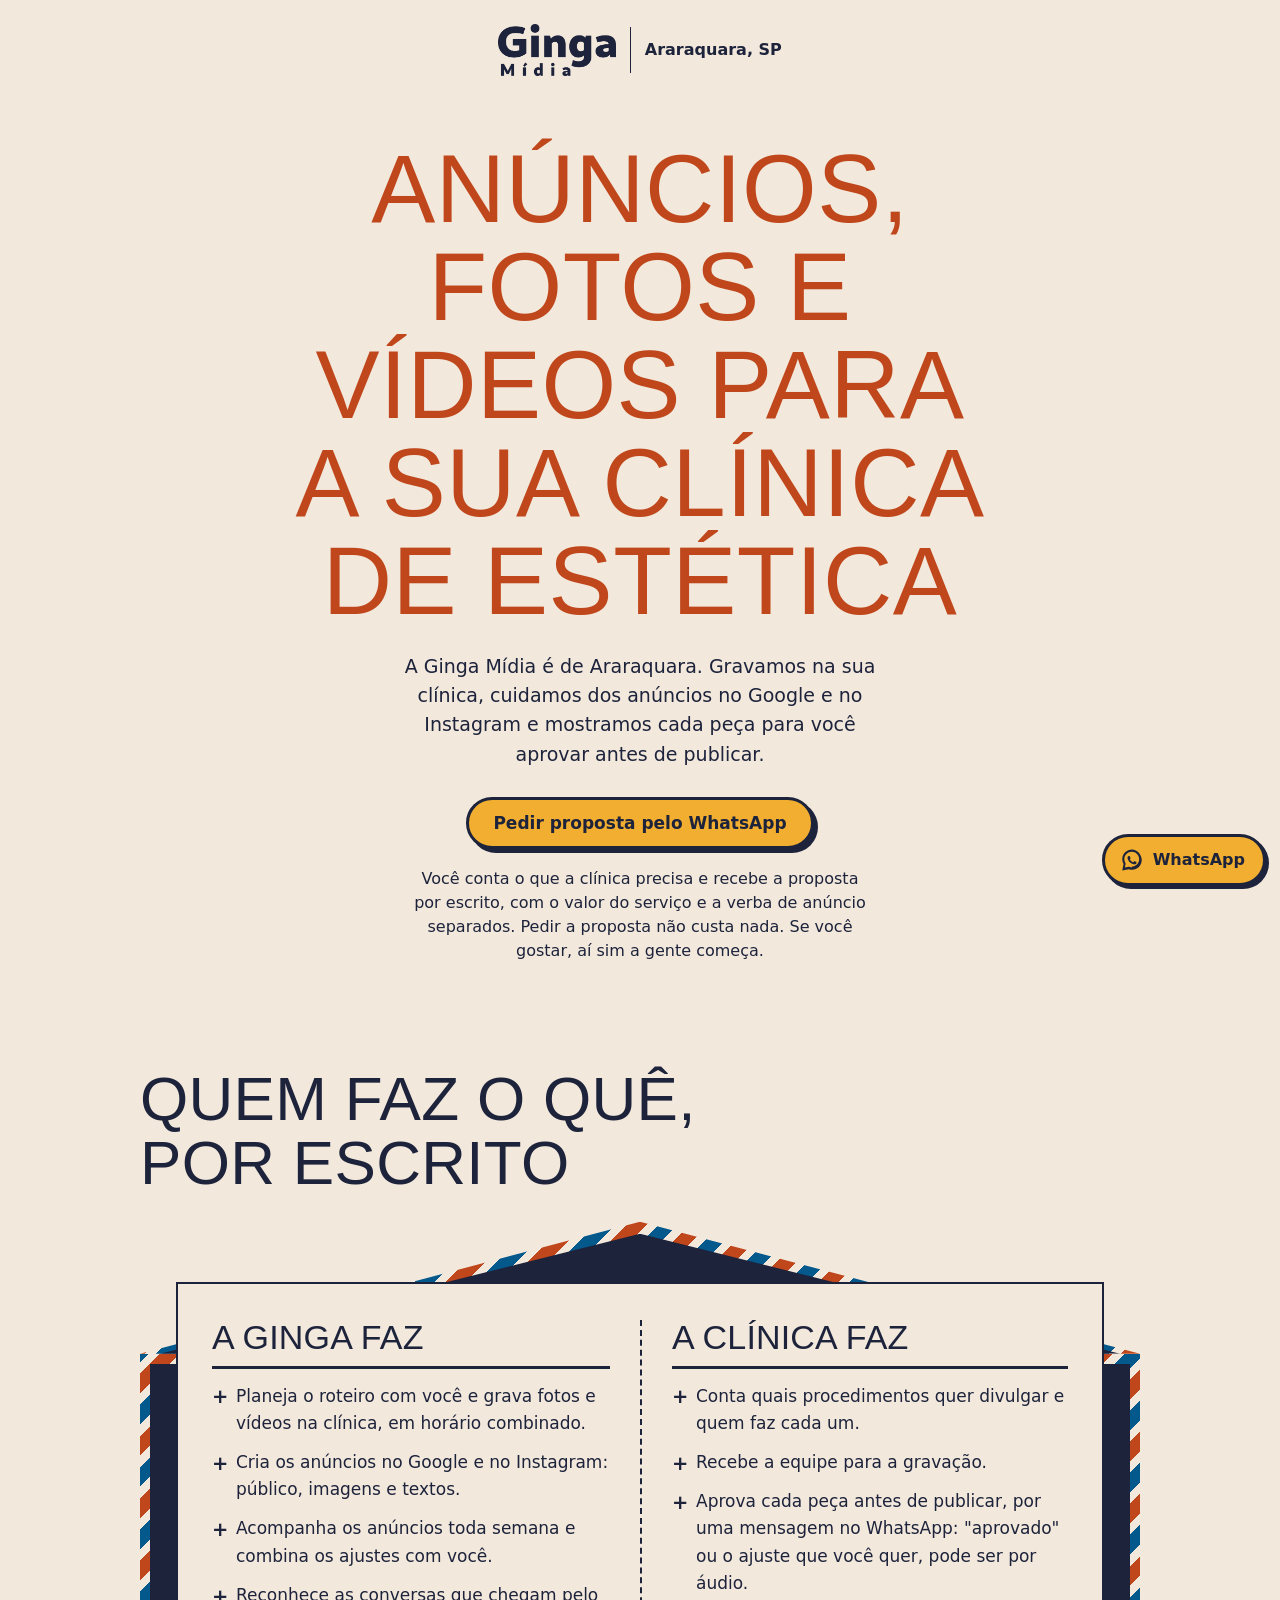
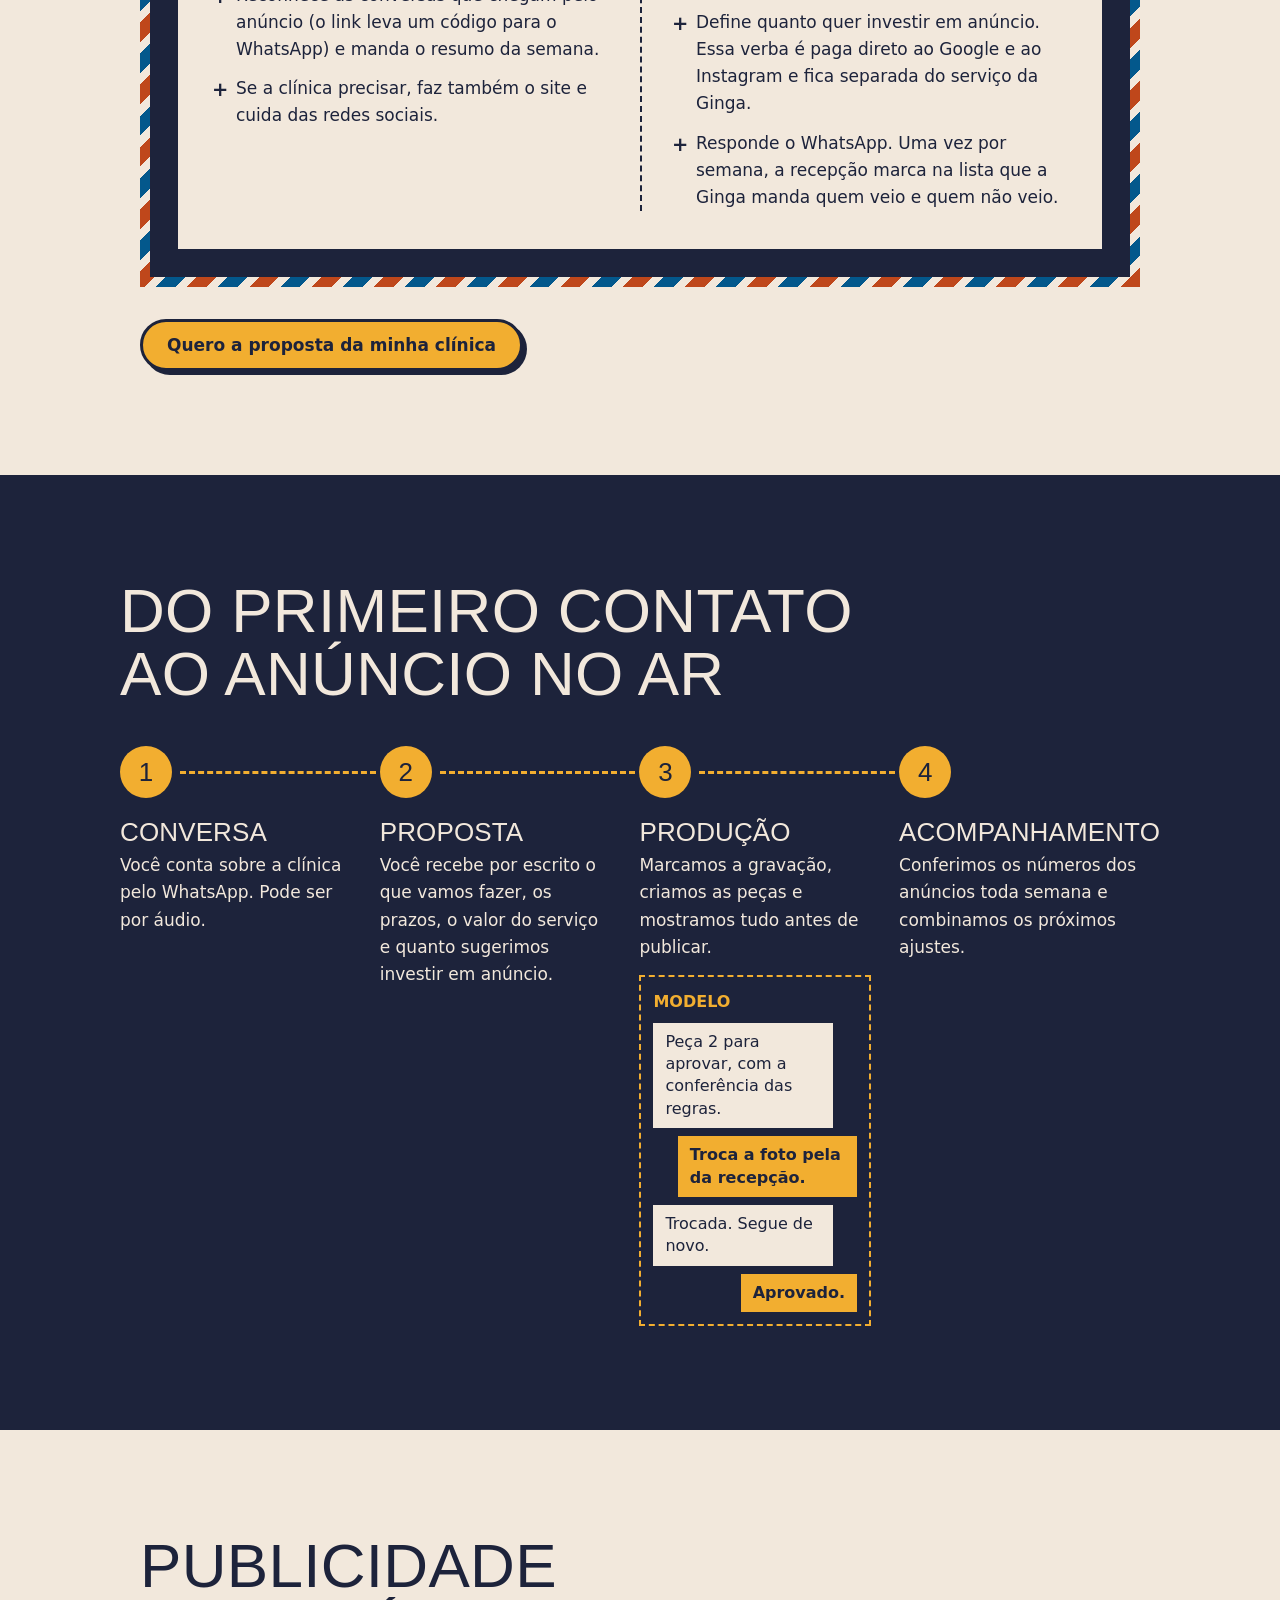
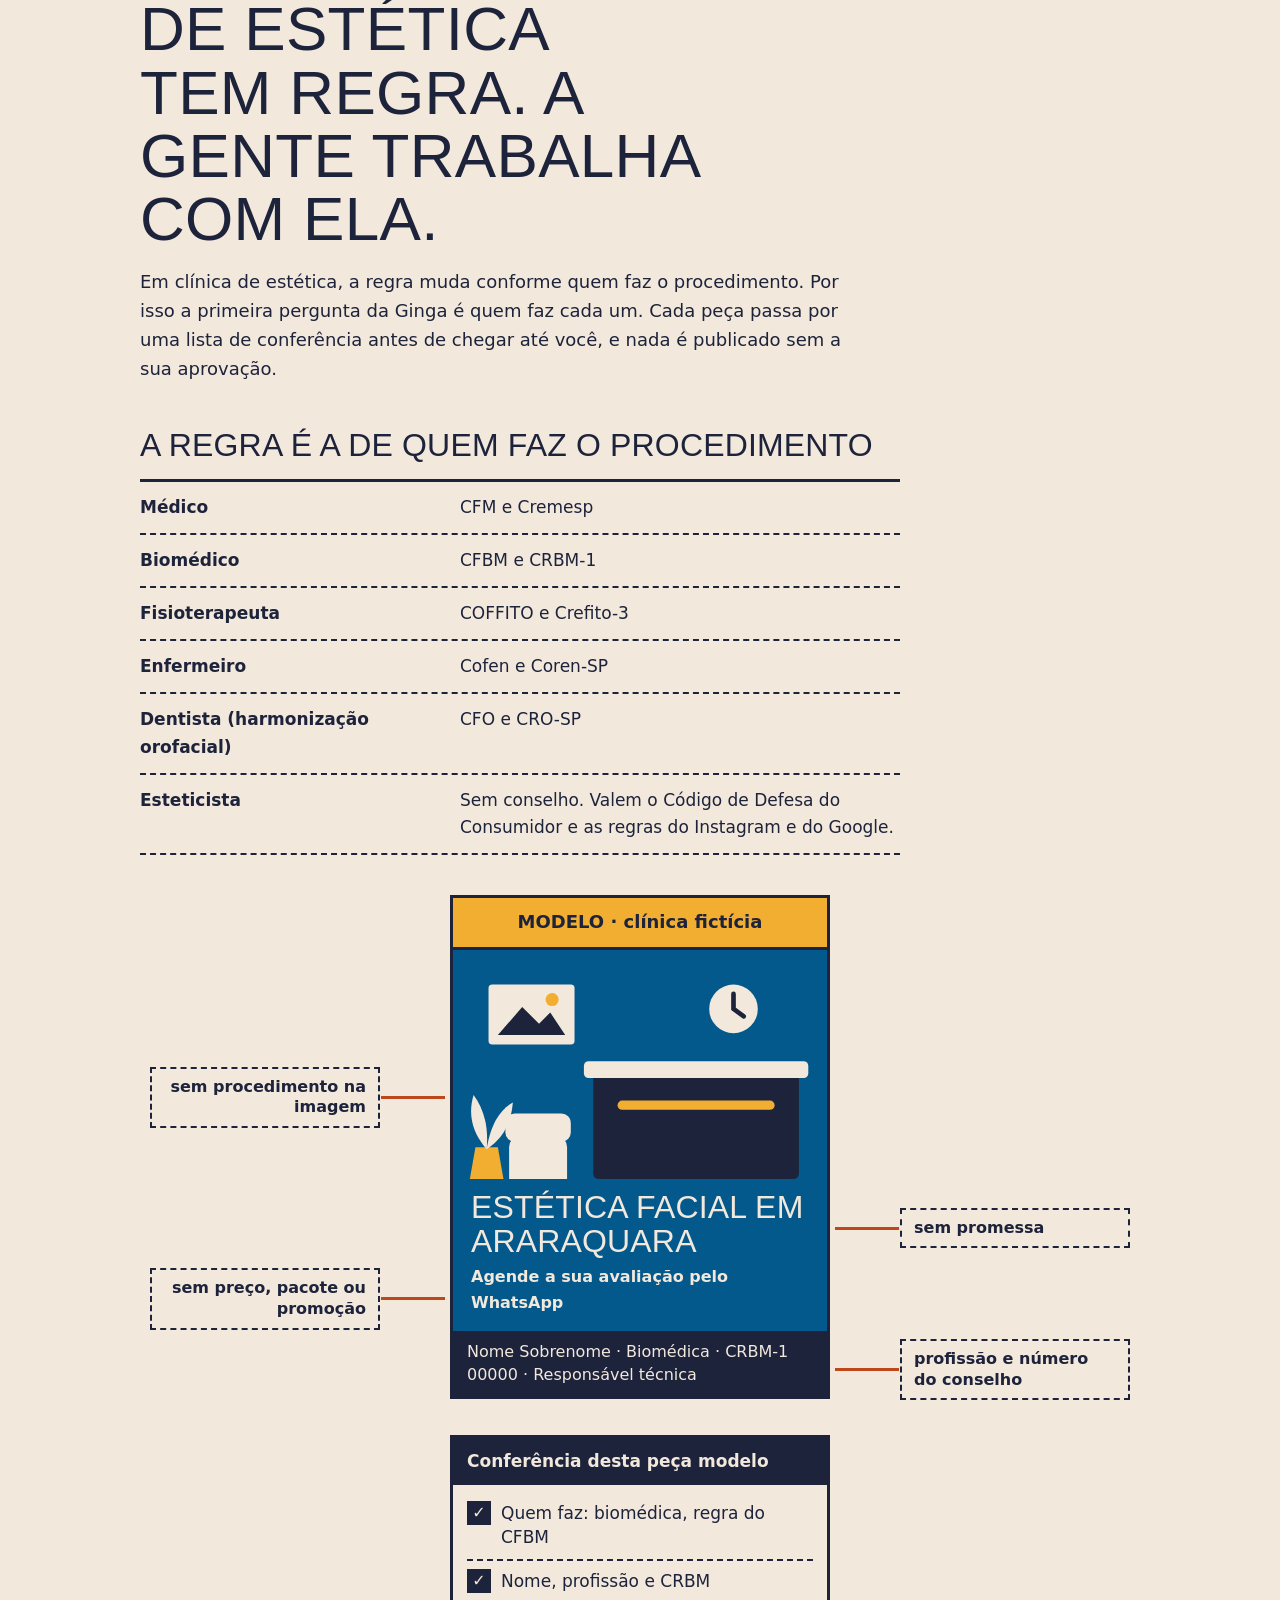
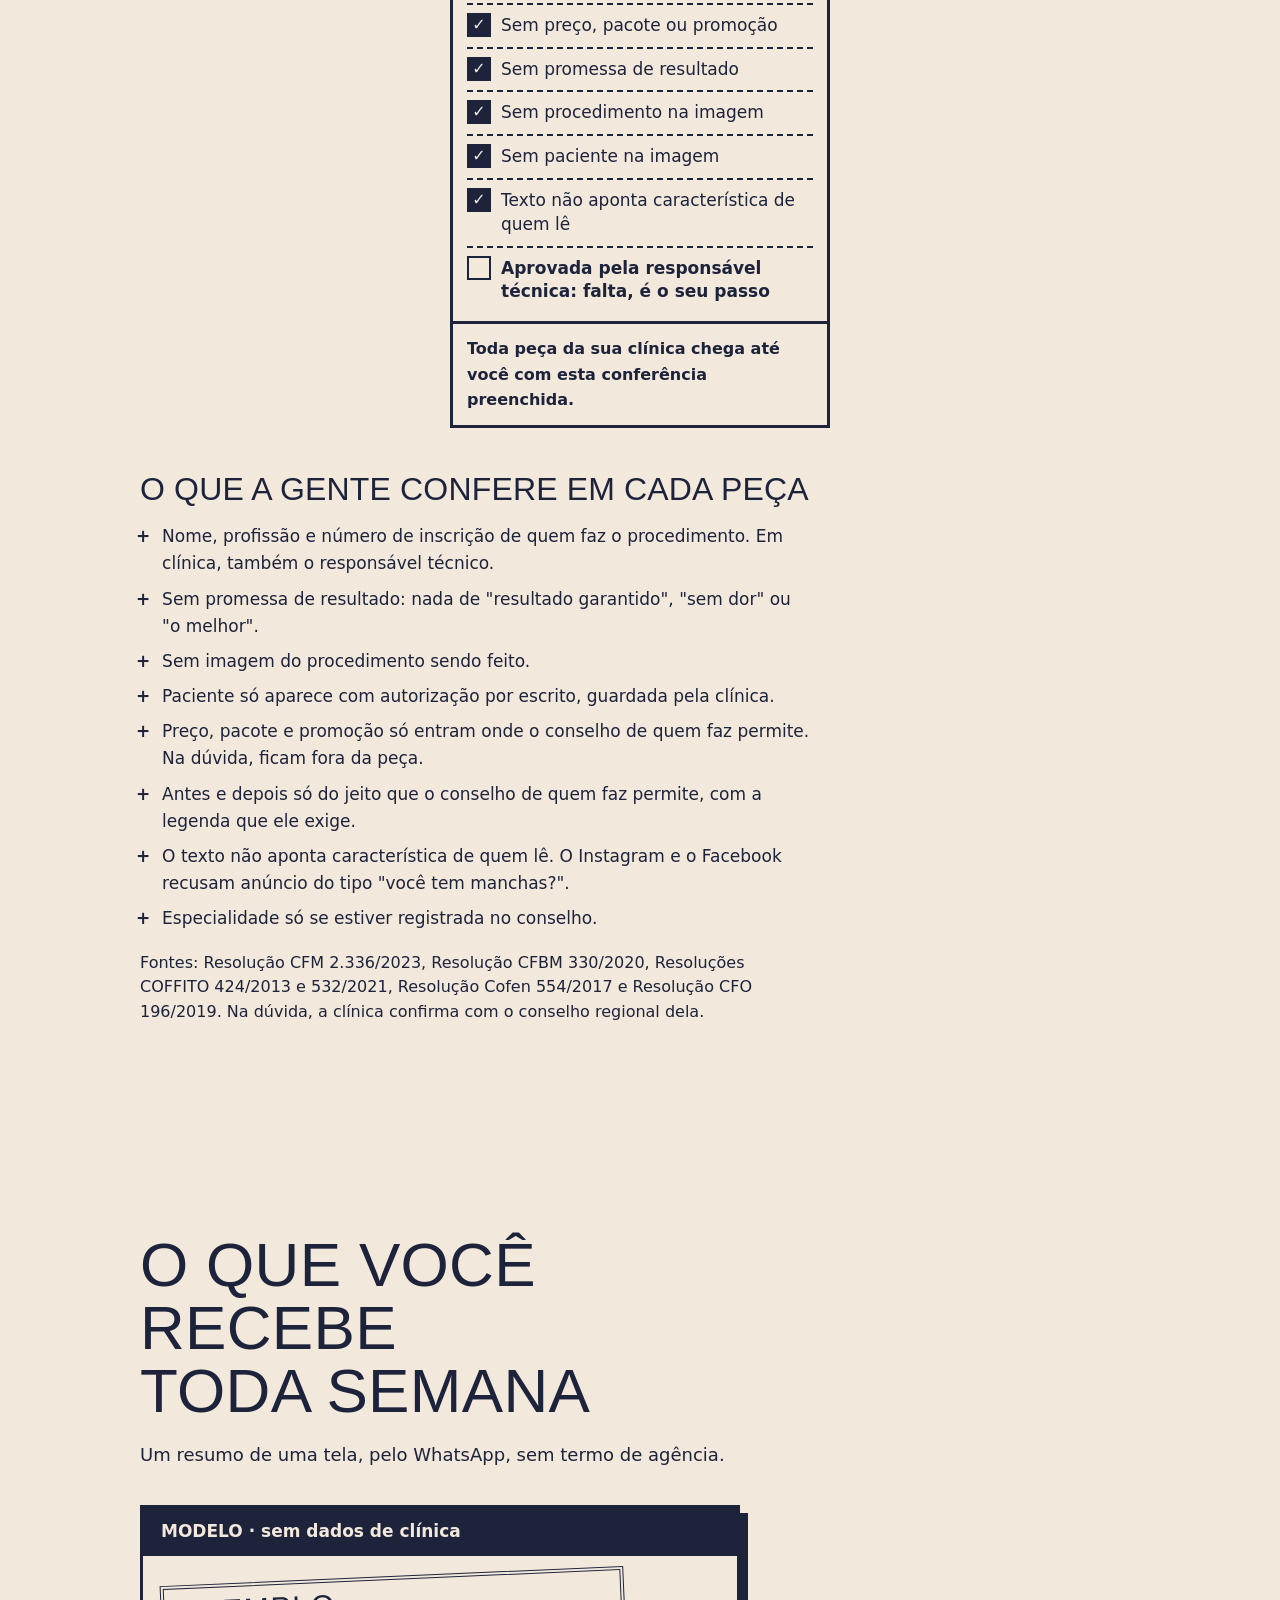
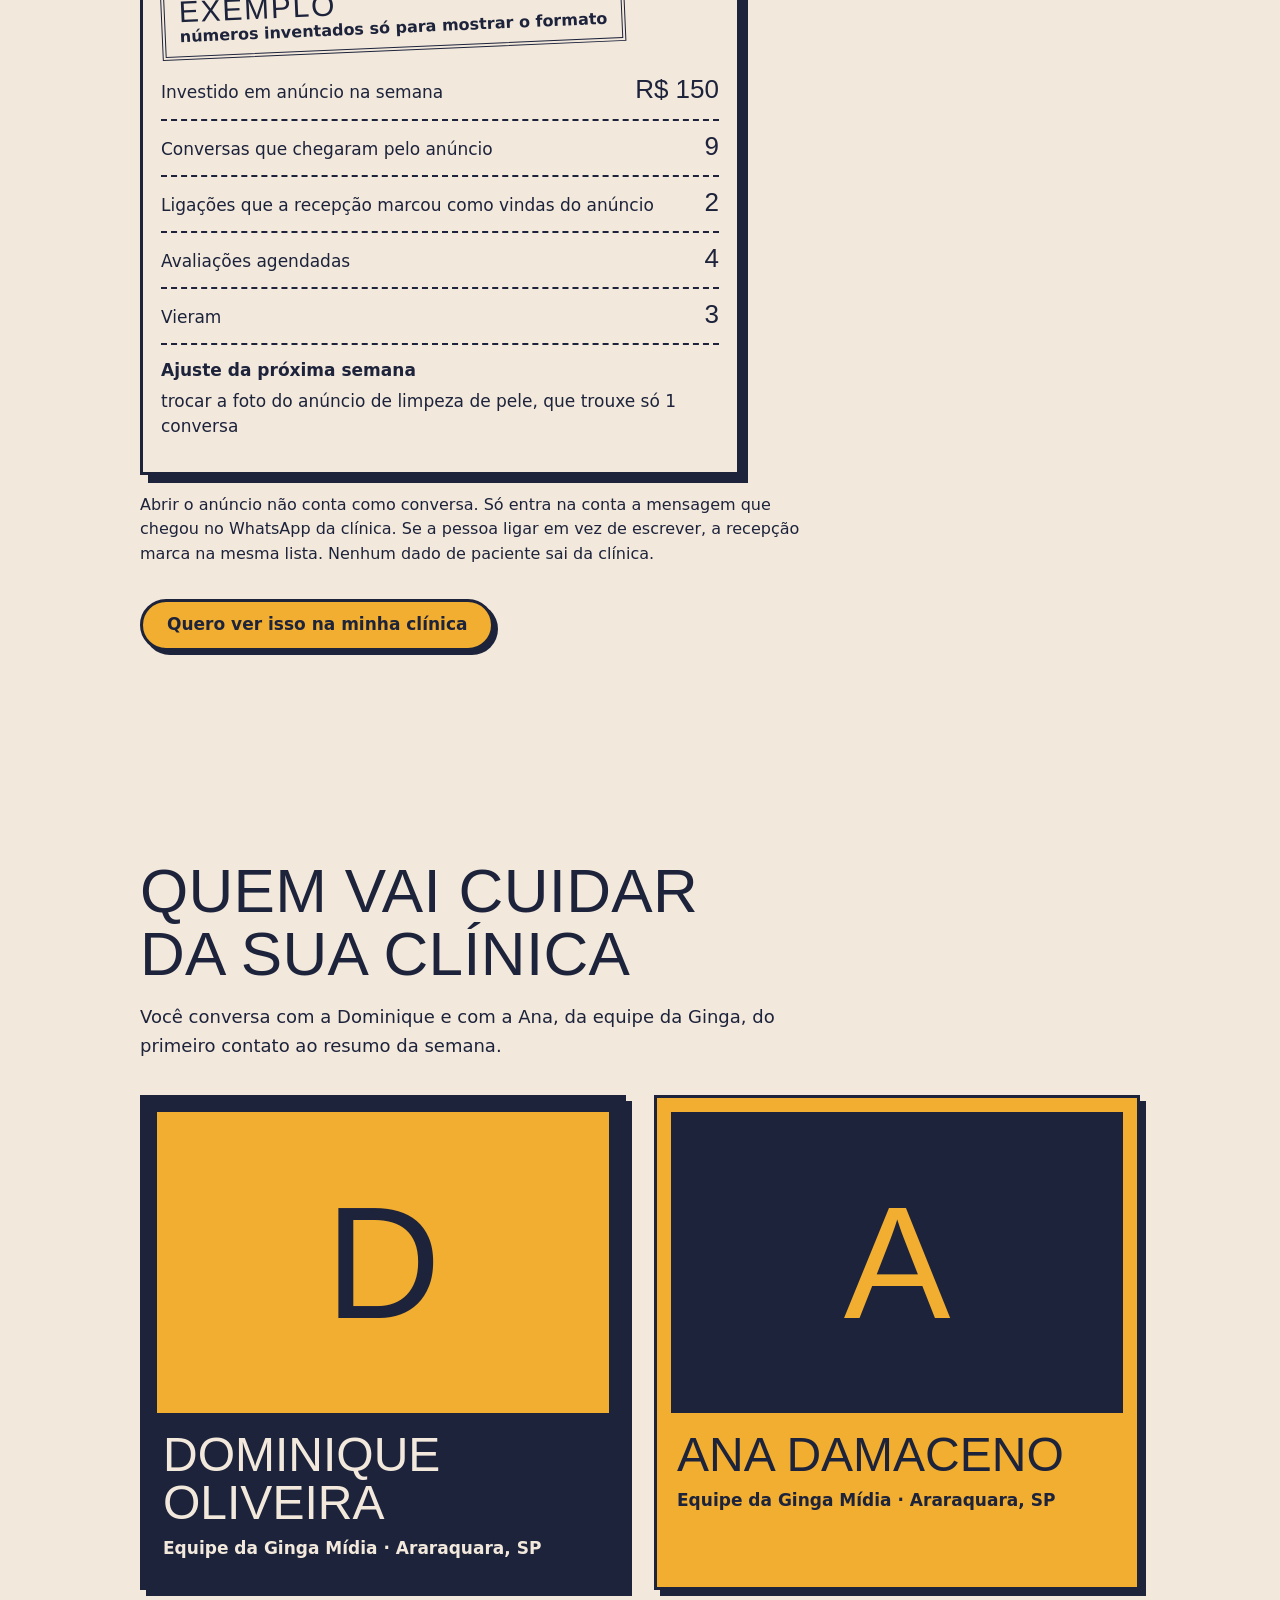
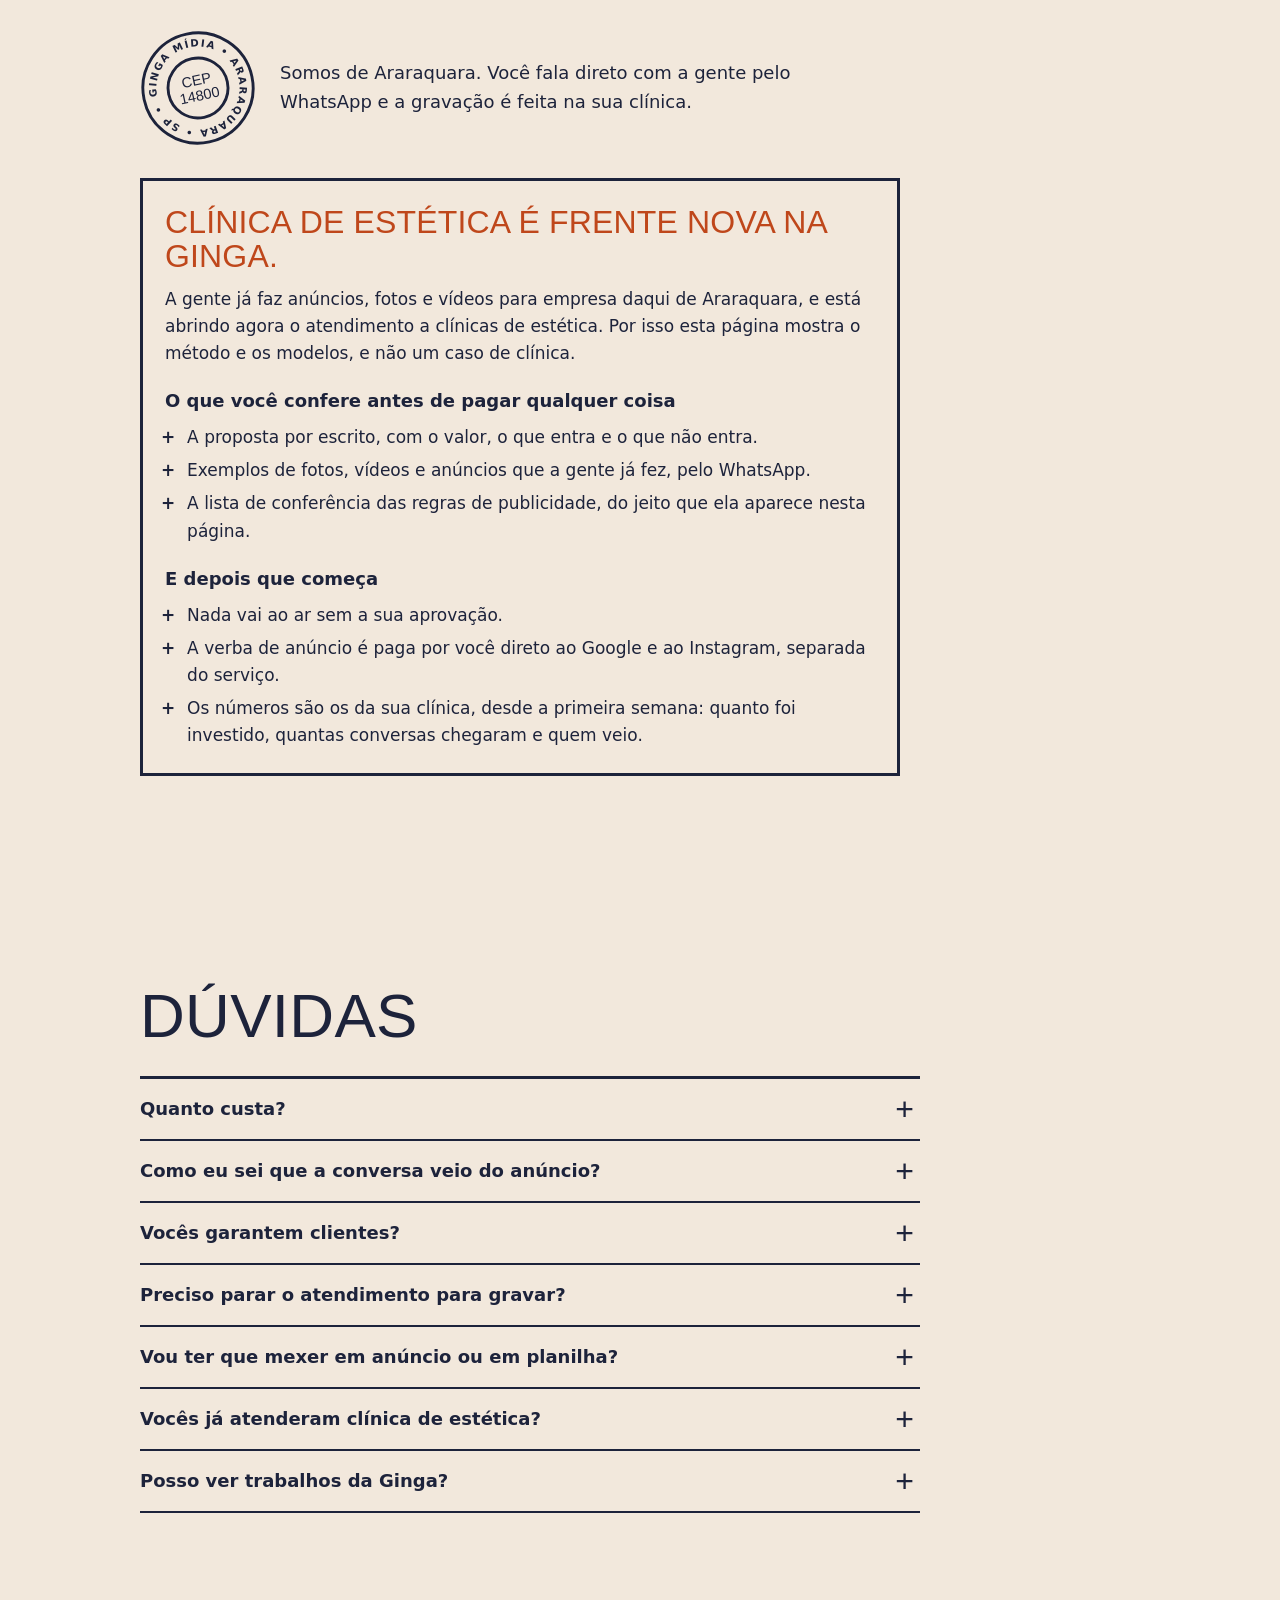
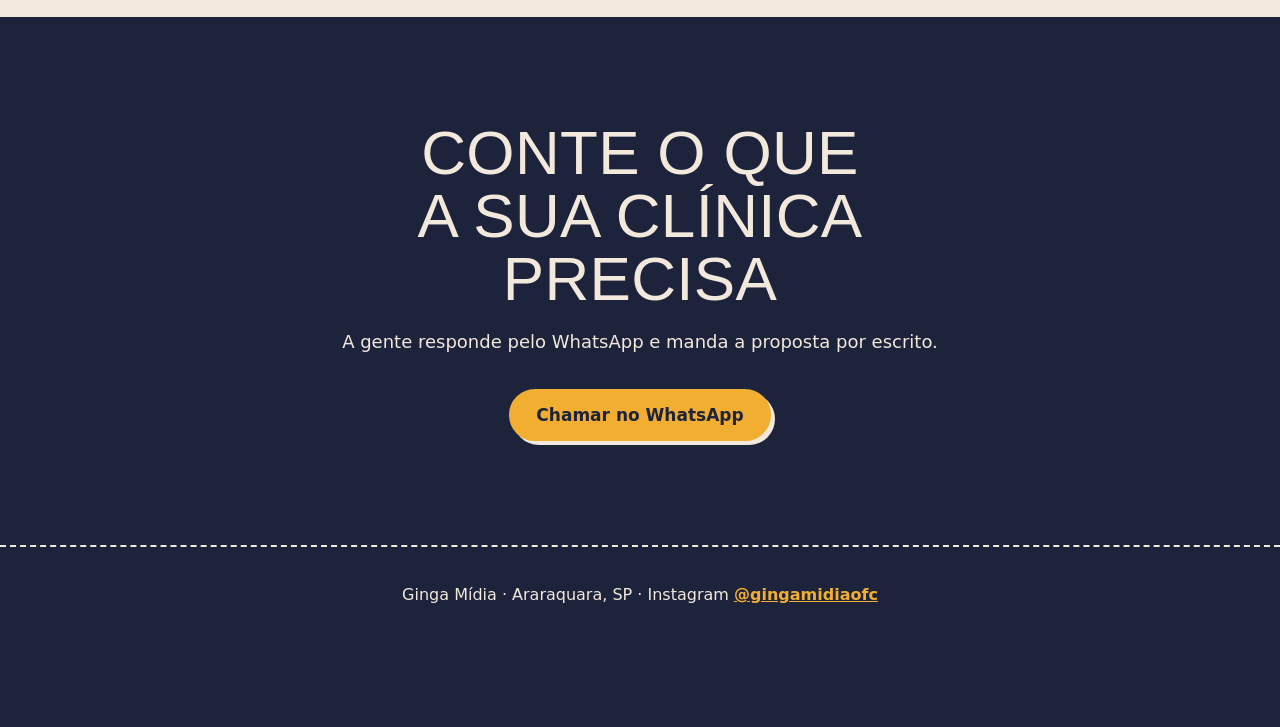
==== commit 2a358331: "Preenche a ficha da Dominique, revisa textos do acompanhamento e do topo das landings e põe canônico" ====
--- a/estetica/index.html
+++ b/estetica/index.html
@@ -46,7 +46,7 @@
             <h1 id="titulo-hero" class="hero-titulo">Anúncios, fotos e vídeos para a sua clínica de estética</h1>
             <p class="hero-apoio">A Ginga Mídia é de Araraquara. Gravamos na sua clínica, cuidamos dos anúncios no Google e no Instagram e mostramos cada peça para você aprovar antes de publicar.</p>
             <a class="botao zap" href="https://wa.me/5516996076565?text=Ol%C3%A1%21%20Tenho%20uma%20cl%C3%ADnica%20de%20est%C3%A9tica%20e%20quero%20uma%20proposta%20da%20Ginga.%20%28c%C3%B3digo%20estetica%29" target="_blank" rel="noopener">Pedir proposta pelo WhatsApp</a>
-            <p class="hero-linha">Você conta o que a clínica precisa e recebe a proposta por escrito, com o valor do serviço e a verba de anúncio separados. Pedir a proposta é 100% sem custo e, se você gostar, aí sim pode trabalhar com a gente.</p>
+            <p class="hero-linha">Você conta o que a clínica precisa e recebe a proposta por escrito, com o valor do serviço e a verba de anúncio separados. Pedir a proposta não custa nada. Se você gostar, aí sim a gente começa.</p>
         </section>
 
         <!-- #2 · O QUE VAI NA PROPOSTA (elemento ousado: envelope de correio aéreo) -->
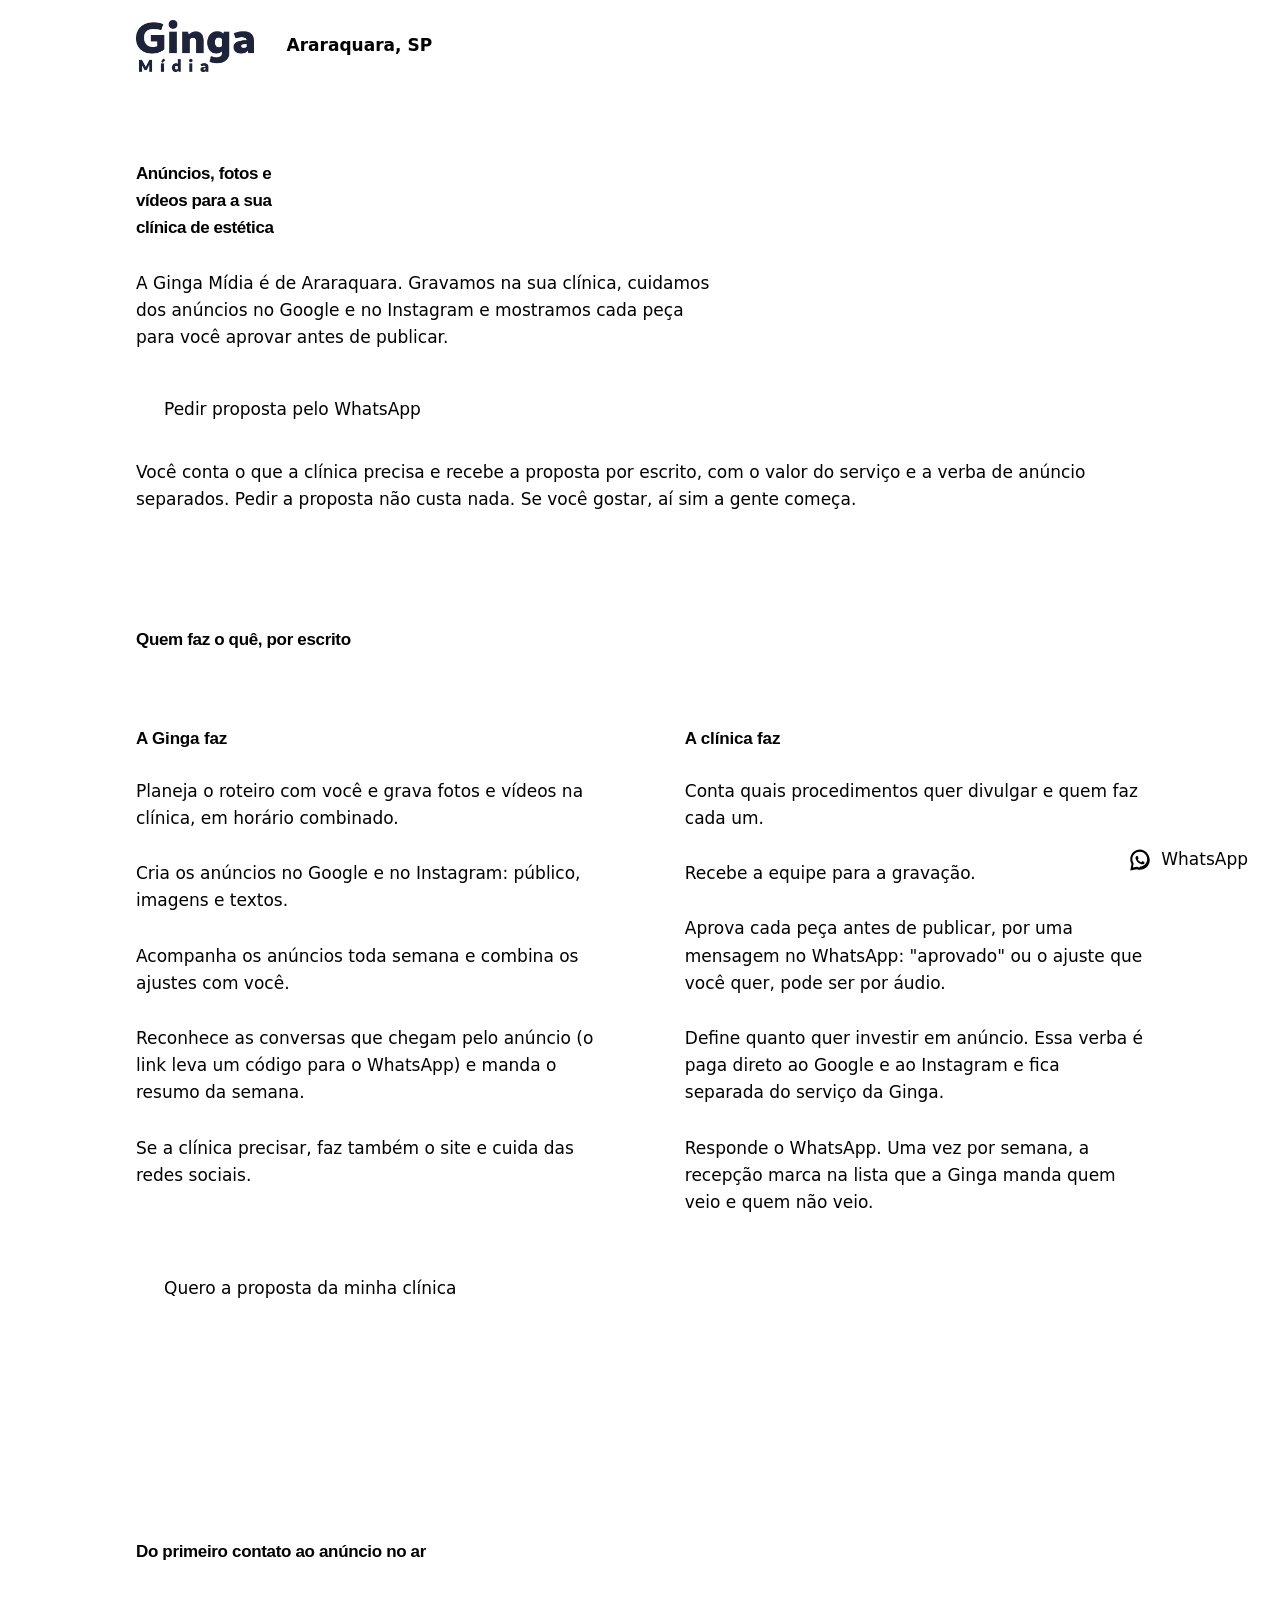
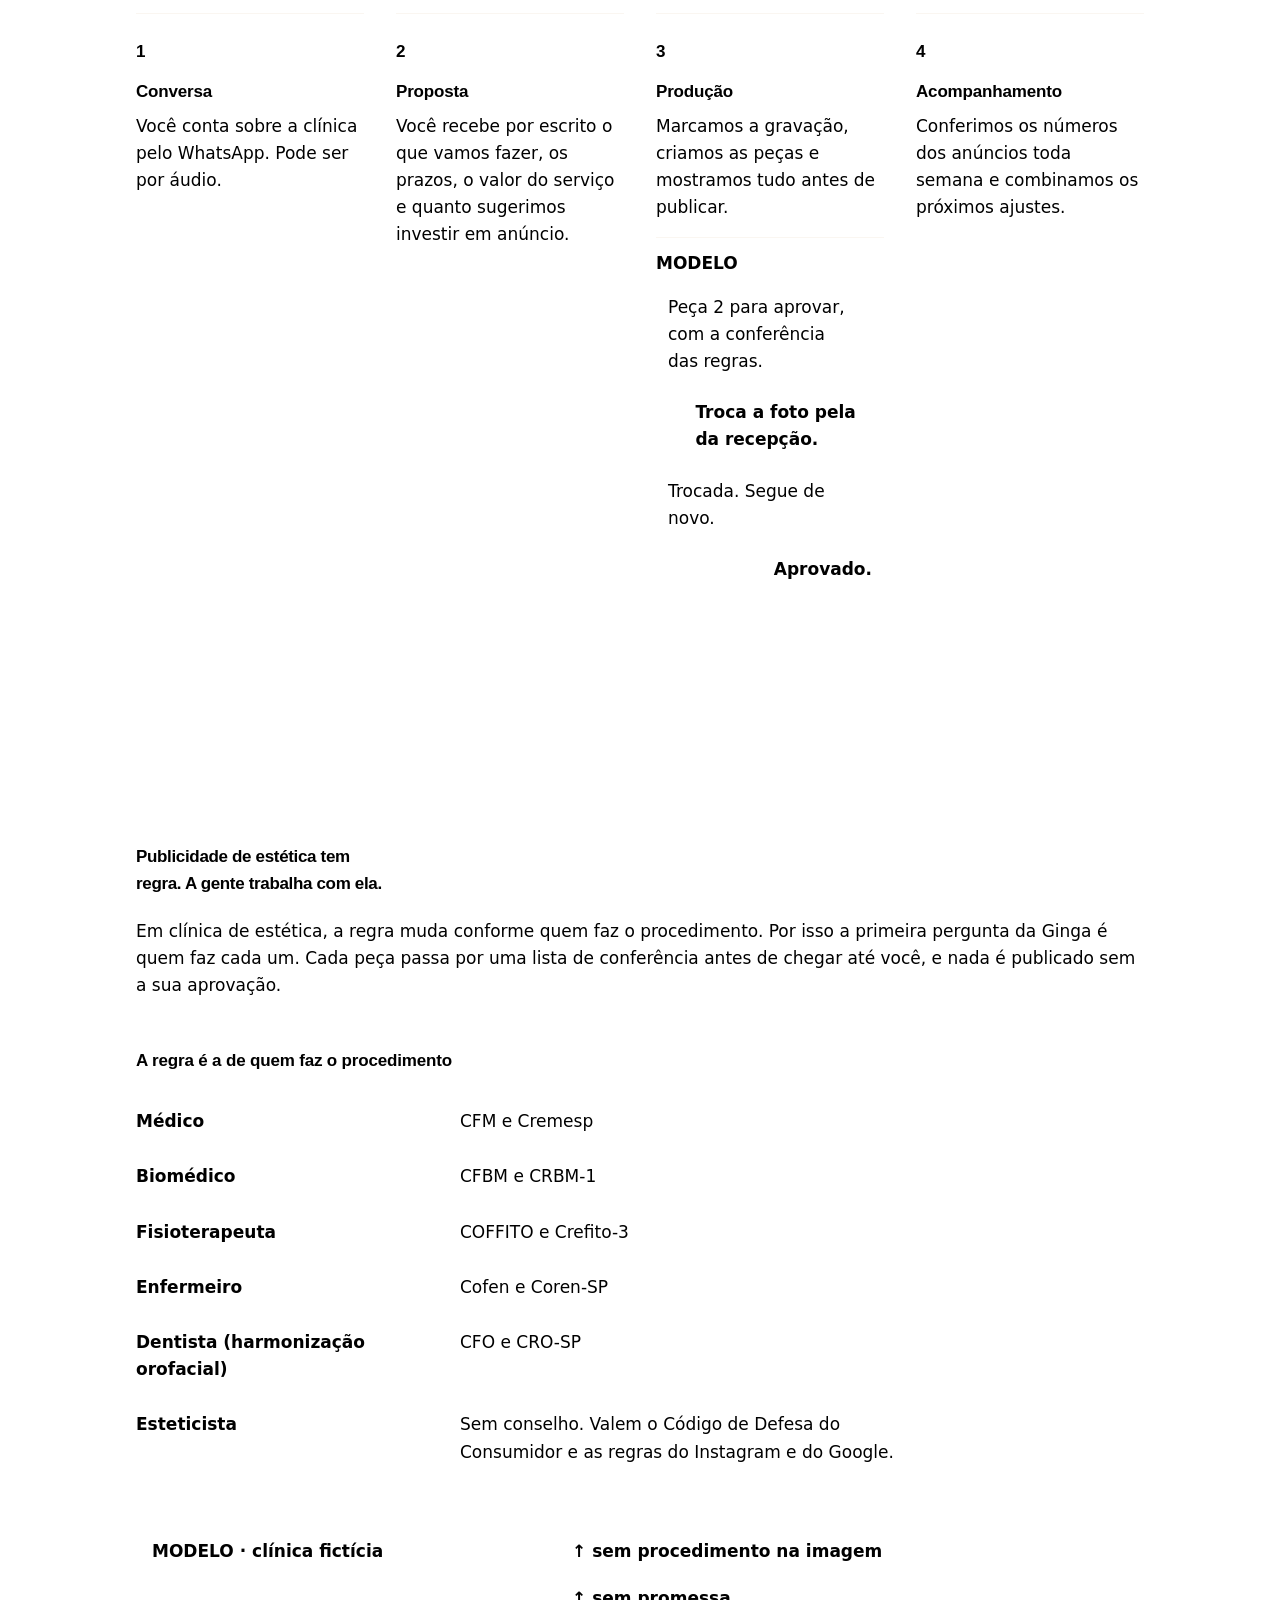
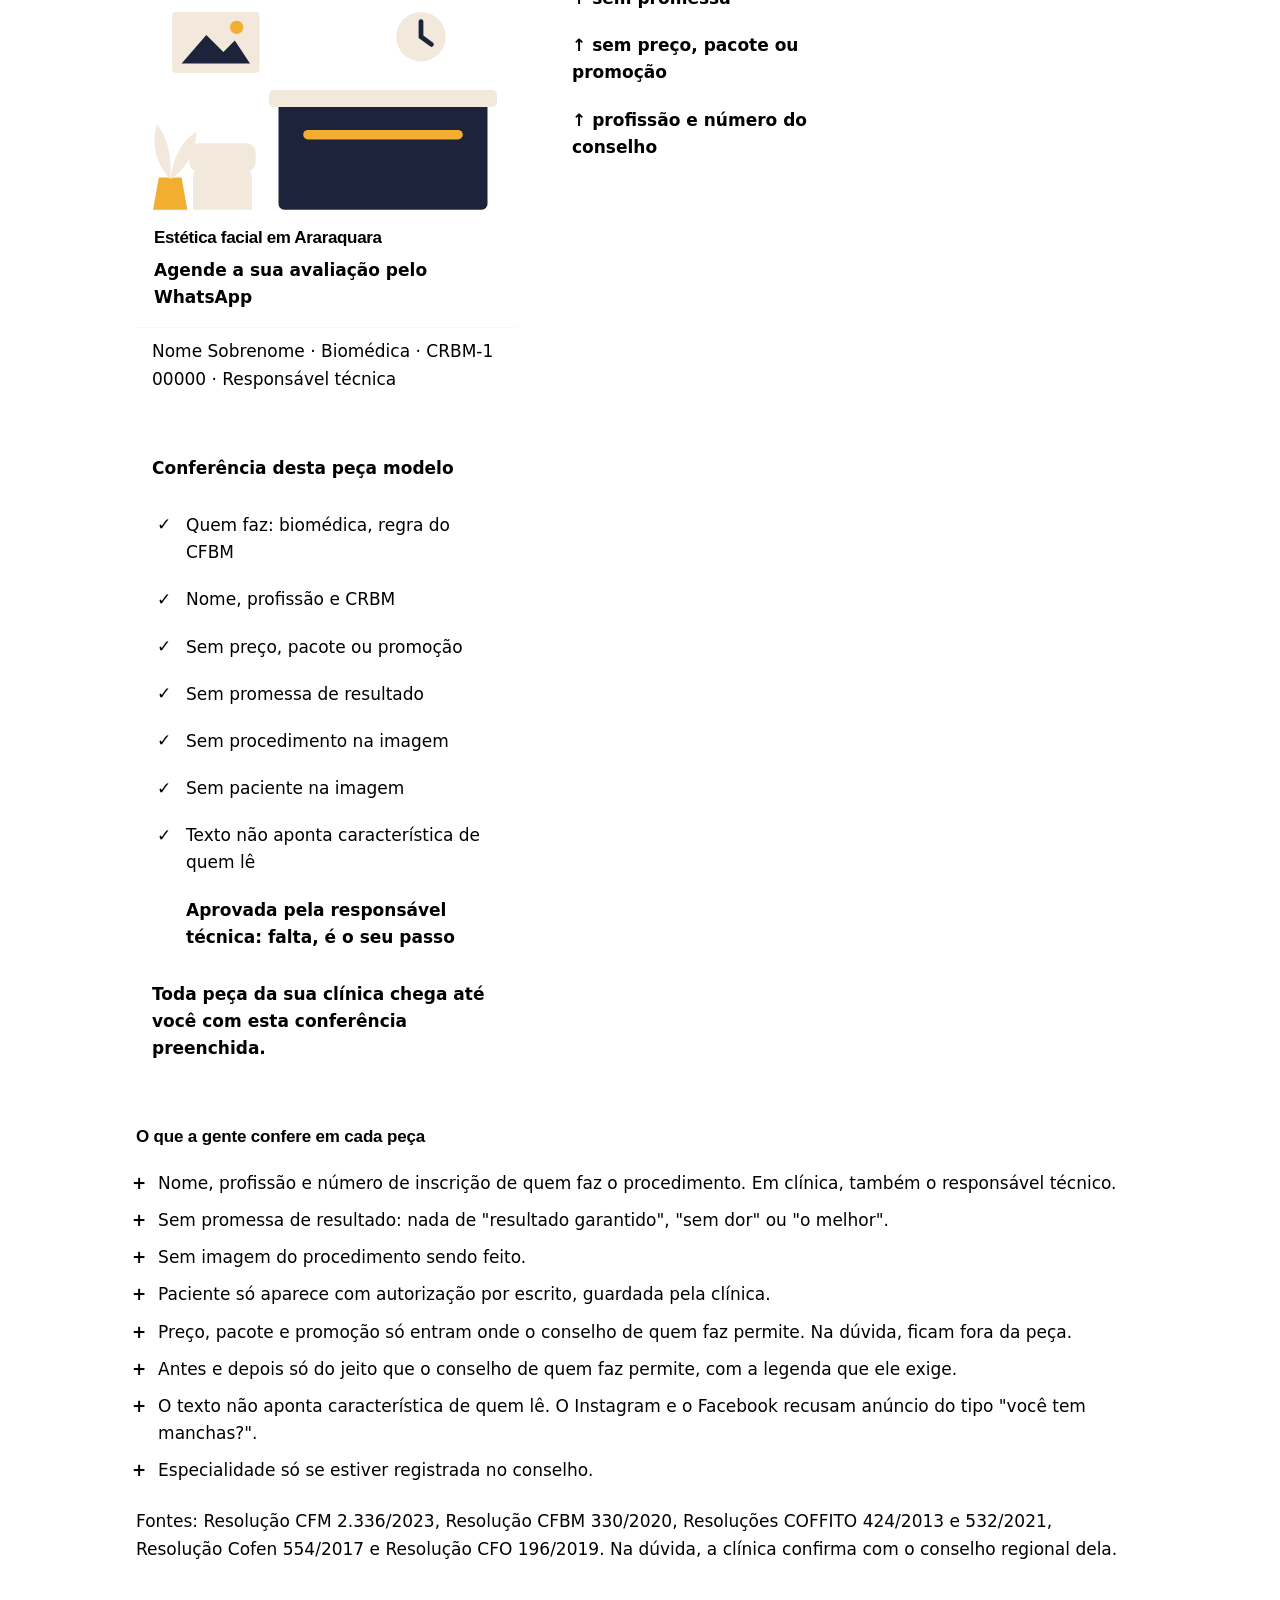
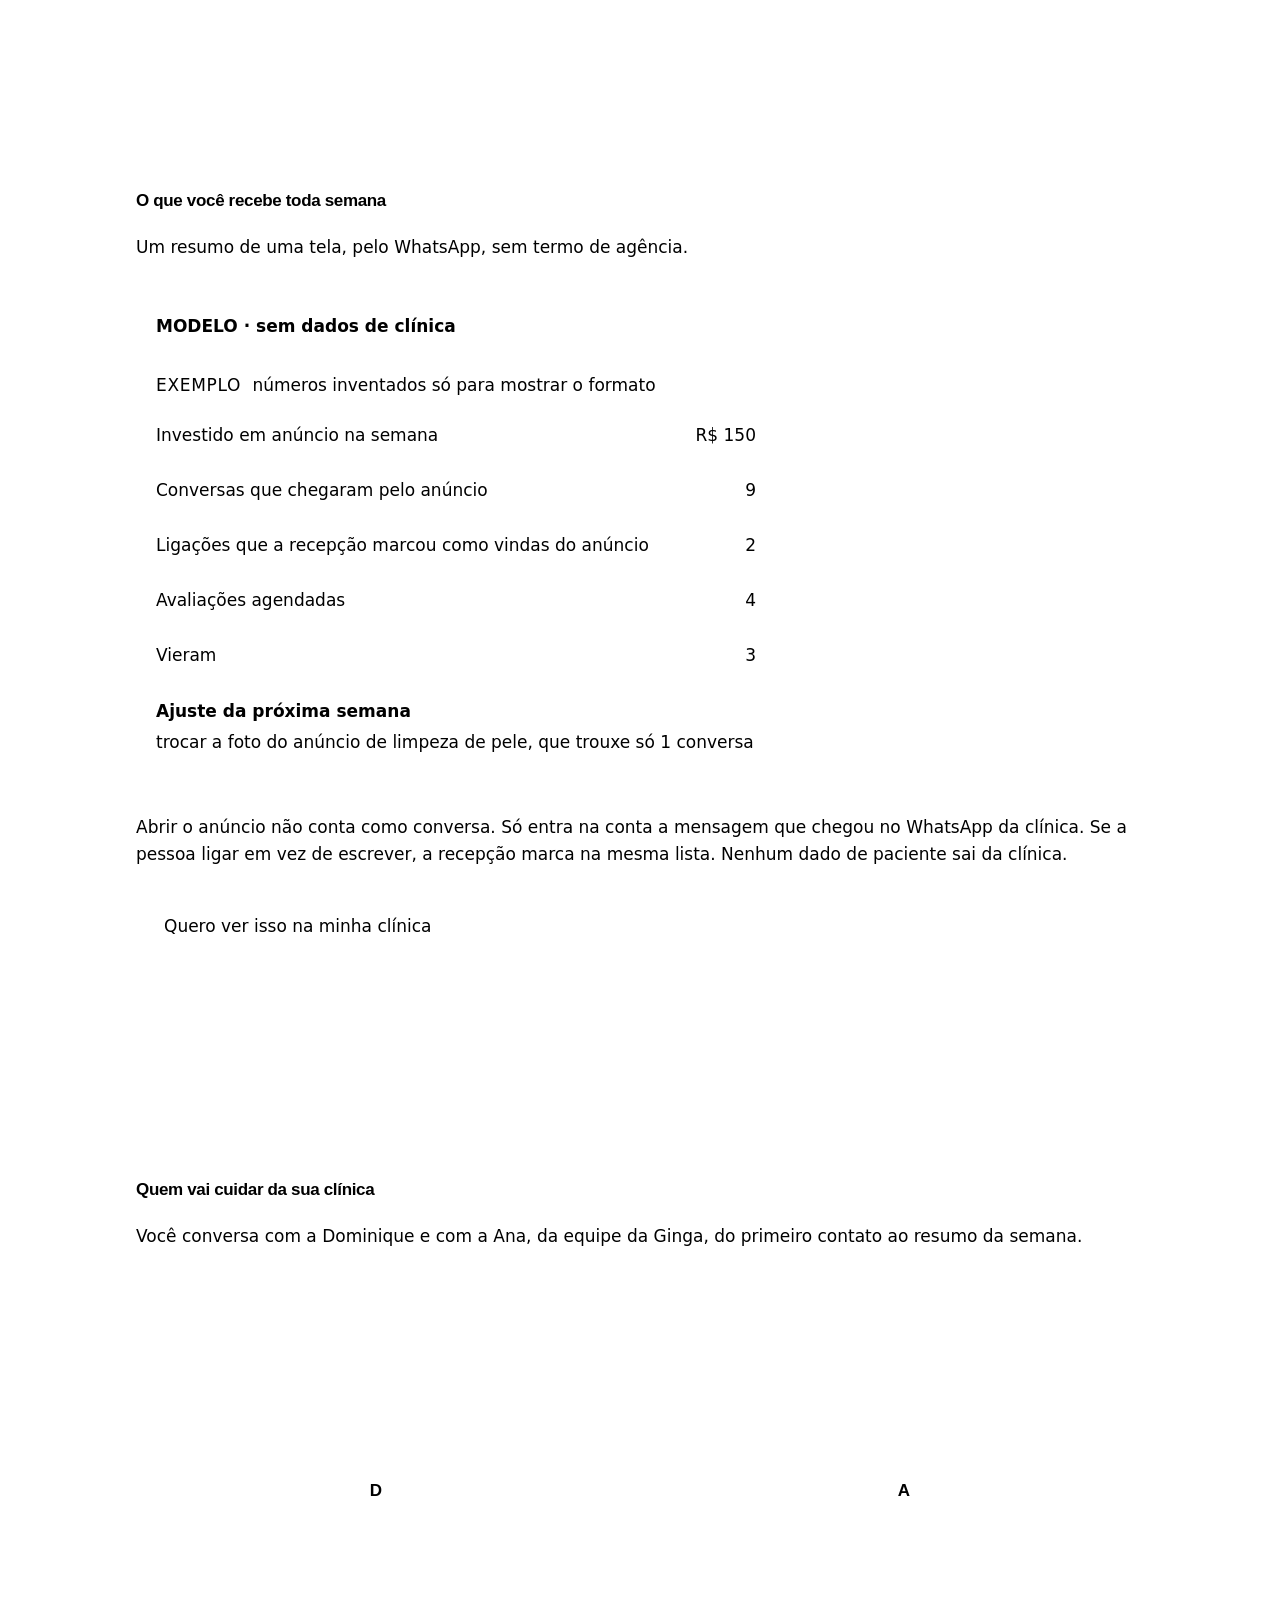
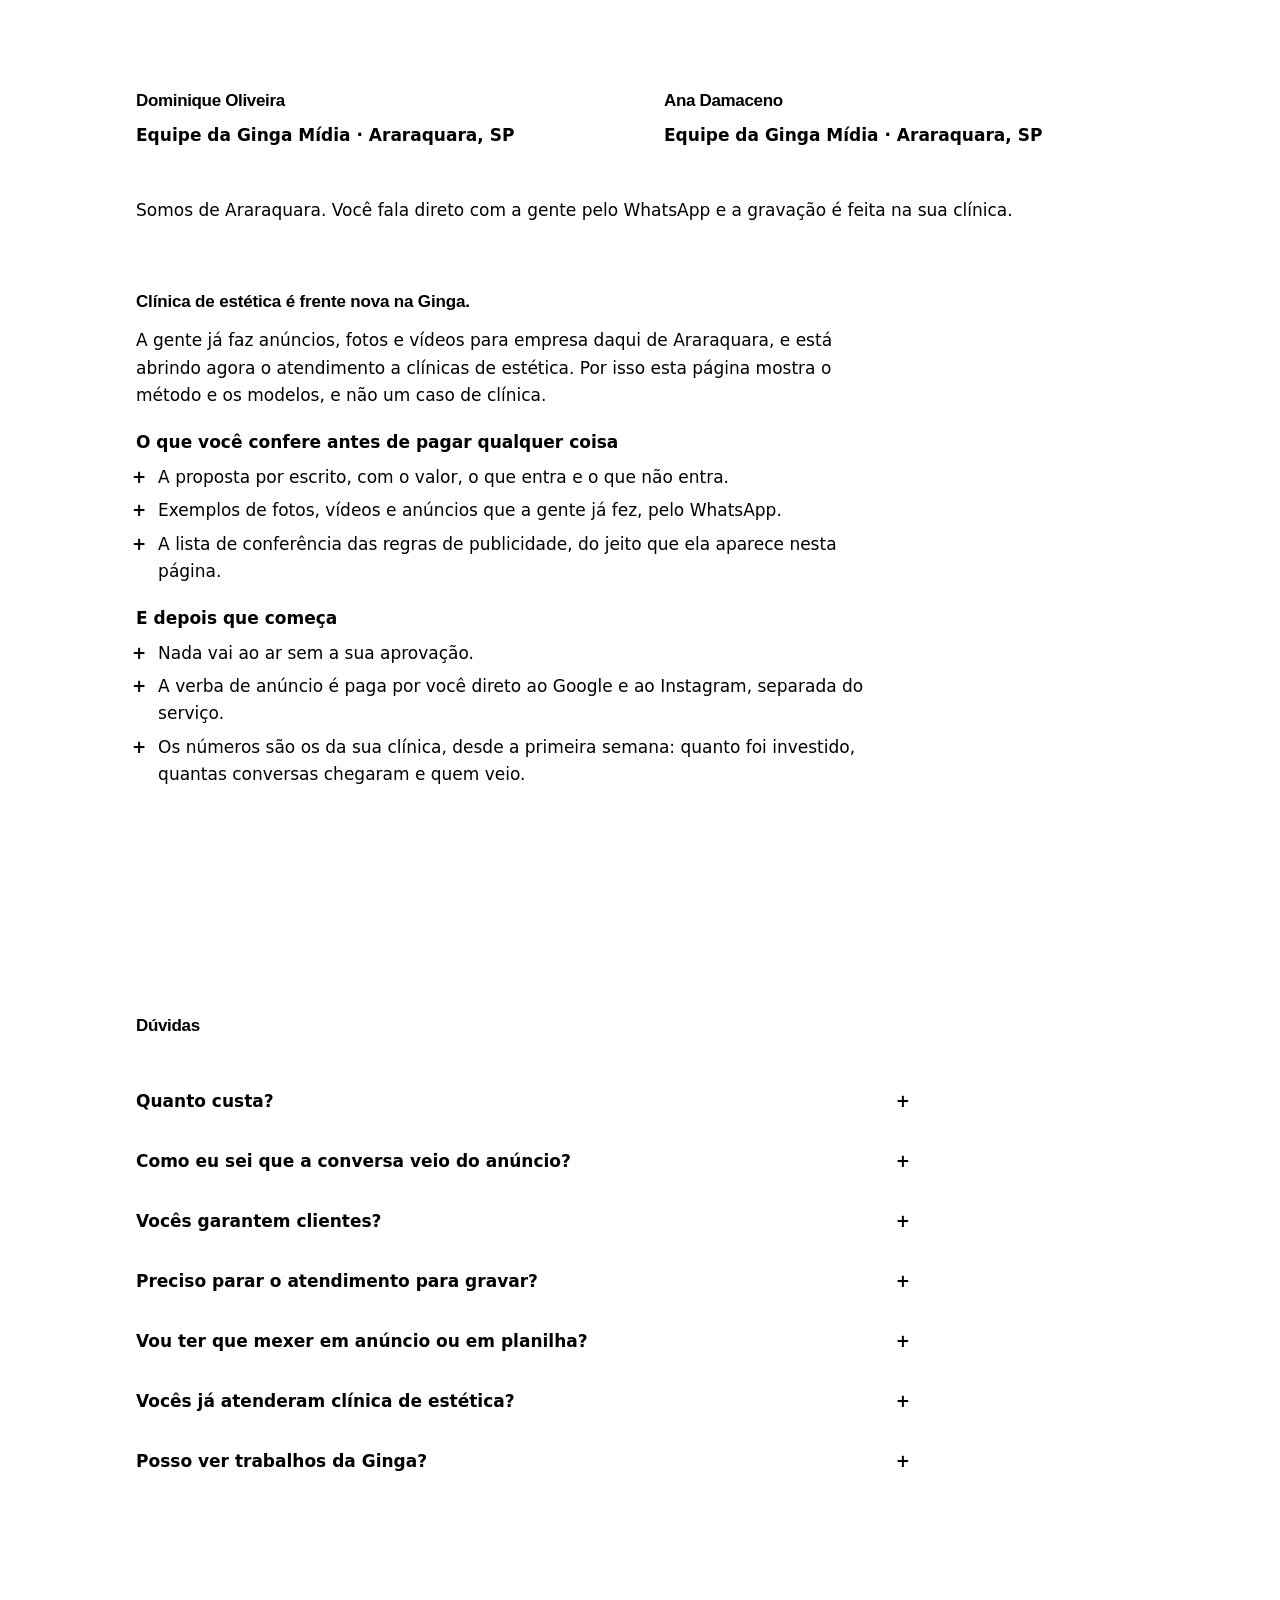
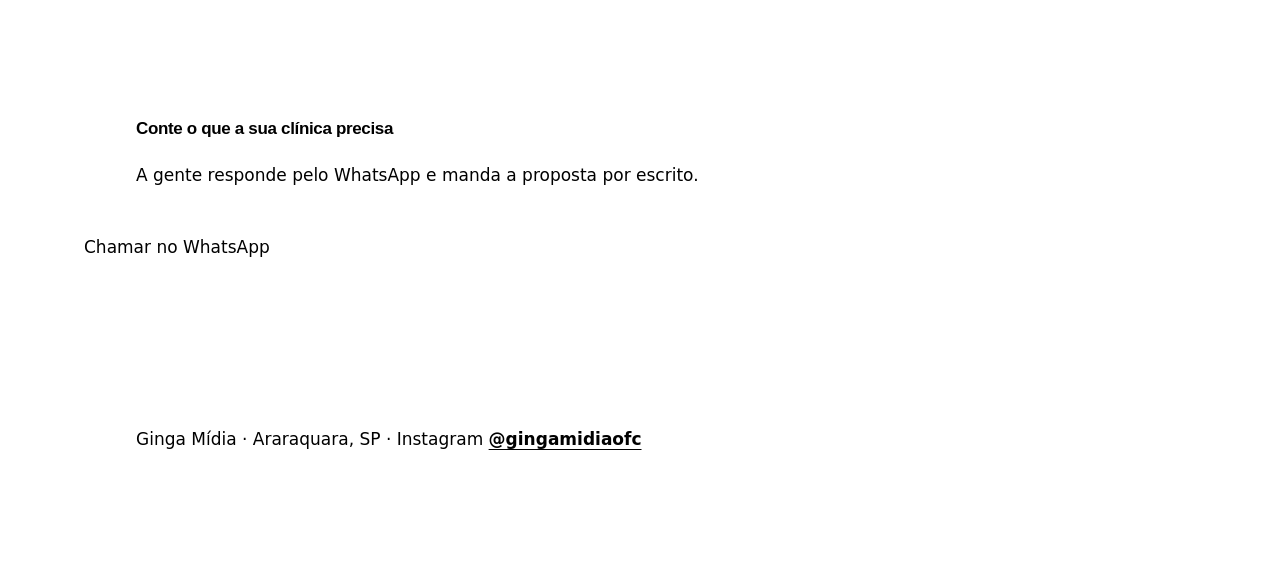
==== commit c2d6e955: "Aplica a identidade Cartaz editorial no site, nas landings e na página da equipe Texto à esquerda nu" ====
--- a/estetica/index.html
+++ b/estetica/index.html
@@ -2,7 +2,7 @@
 <html lang="pt-BR">
 <head>
     <meta charset="UTF-8">
-    <meta http-equiv="Content-Security-Policy" content="default-src 'self'; script-src 'self'; style-src 'self' https://fonts.googleapis.com; font-src 'self' https://fonts.gstatic.com; img-src 'self' data:; connect-src 'none'; object-src 'none'; base-uri 'none'; form-action 'none'">
+    <meta http-equiv="Content-Security-Policy" content="default-src 'self'; script-src 'self'; style-src 'self'; font-src 'self'; img-src 'self' data:; connect-src 'none'; object-src 'none'; base-uri 'none'; form-action 'none'">
     <meta name="referrer" content="strict-origin-when-cross-origin">
     <meta name="viewport" content="width=device-width, initial-scale=1.0">
 
@@ -22,9 +22,9 @@
 
     <link rel="stylesheet" href="../estilo/cores.css">
     <link rel="stylesheet" href="../estilo/fontes.css">
-    <link rel="preconnect" href="https://fonts.googleapis.com">
-    <link rel="preconnect" href="https://fonts.gstatic.com" crossorigin>
-    <link href="https://fonts.googleapis.com/css2?family=Anton&family=Cantarell:ital,wght@0,400;0,700;1,400;1,700&display=swap" rel="stylesheet">
+    <link rel="preload" href="../estilo/fontes/Archivo-Regular.woff2" as="font" type="font/woff2" crossorigin>
+    <link rel="preload" href="../estilo/fontes/ArchivoCondensed-ExtraBold.woff2" as="font" type="font/woff2" crossorigin>
+    <link rel="stylesheet" href="../estilo/landing.css">
     <link rel="stylesheet" href="estilo.css">
 </head>
 <body>
@@ -54,7 +54,6 @@
             <h2 id="titulo-proposta" class="titulo">Quem faz o quê, por escrito</h2>
 
             <div class="envelope">
-                <div class="envelope-aba" aria-hidden="true"></div>
                 <div class="envelope-corpo">
                     <div class="folha">
                         <div class="lista-lado">
@@ -231,14 +230,6 @@
             </ul>
 
             <div class="equipe-linha">
-                <svg class="carimbo" viewBox="0 0 120 120" aria-hidden="true" focusable="false">
-                    <defs><path id="circuloCarimbo" d="M60,60 m-43,0 a43,43 0 1,1 86,0 a43,43 0 1,1 -86,0"/></defs>
-                    <circle cx="60" cy="60" r="57" class="carimbo-fundo"/>
-                    <circle cx="60" cy="60" r="31" class="carimbo-linha"/>
-                    <text class="carimbo-texto"><textPath href="#circuloCarimbo">GINGA MÍDIA • ARARAQUARA • SP •</textPath></text>
-                    <text class="carimbo-centro" x="60" y="57" text-anchor="middle">CEP</text>
-                    <text class="carimbo-centro" x="60" y="73" text-anchor="middle">14800</text>
-                </svg>
                 <p class="equipe-local">Somos de Araraquara. Você fala direto com a gente pelo WhatsApp e a gravação é feita na sua clínica.</p>
             </div>
 
--- a/estilo/landing.css
+++ b/estilo/landing.css
@@ -0,0 +1,508 @@
+/* Landing pages da Ginga Mídia (odonto e estética) · identidade "Cartaz editorial" (24/11/2026)
+   Compartilhado pelas duas páginas; o que é só de uma fica no estilo.css da pasta dela.
+   Mesma base do site: creme, azul escuro, vermelho de ação, Archivo em cinco tamanhos,
+   texto à esquerda, listas com fios finos, botões de 8 px e movimento só de transform e opacity.
+   Tokens em cores.css e fontes.css. Elemento ousado único: o título de abertura em cartaz. */
+
+*,
+*::before,
+*::after { margin: 0; padding: 0; box-sizing: border-box; }
+
+:root {
+    --largura: 1120px;
+    --margem: clamp(20px, 5vw, 56px);
+    --respiro: clamp(56px, 9vw, 112px);
+}
+
+html {
+    scroll-behavior: smooth;
+    -webkit-text-size-adjust: 100%;
+}
+
+/* nunca rolar para o lado (regra rolagem-lateral) */
+html, body { overflow-x: clip; }
+
+body {
+    background: var(--cor-fundo);
+    color: var(--cor-texto);
+}
+
+img, svg { display: block; max-width: 100%; height: auto; }
+a { color: inherit; }
+
+:focus-visible { outline: 2px solid var(--cor-foco); outline-offset: 3px; }
+.passos :focus-visible,
+.final :focus-visible,
+.rodape :focus-visible { outline-color: var(--cor-papel); }
+
+.pular {
+    position: absolute;
+    left: 16px;
+    top: -80px;
+    z-index: 200;
+    padding: 12px 18px;
+    background: var(--cor-texto);
+    color: var(--cor-fundo);
+    font-weight: 600;
+    border-radius: var(--raio-pequeno);
+}
+.pular:focus { top: 12px; }
+
+/* ================= TÍTULOS E TEXTOS ================= */
+.titulo,
+.hero-titulo,
+.lista-titulo,
+.subtitulo,
+.caixa-titulo,
+.passos h3,
+.peca-chamada {
+    font-family: var(--fonte-titulo);
+    font-stretch: 75%;
+    font-weight: 800;
+    text-transform: none;
+    line-height: var(--entrelinha-titulo);
+    letter-spacing: -.02em;
+}
+
+.titulo {
+    font-size: var(--t-titulo);
+    max-width: 16em;
+    text-wrap: balance;
+}
+
+.texto-largo {
+    margin-top: 20px;
+    max-width: var(--leitura);
+    font-size: var(--t-destaque);
+}
+
+.linha-pequena {
+    margin-top: 24px;
+    max-width: var(--leitura);
+    font-size: var(--t-rotulo);
+    color: var(--cor-texto-suave);
+}
+
+.subtitulo,
+.lista-titulo,
+.caixa-titulo,
+.passos h3 {
+    font-size: var(--t-destaque);
+    font-weight: 700;
+    letter-spacing: -.01em;
+}
+.subtitulo { margin-top: 48px; }
+
+/* ================= BOTÕES ================= */
+.botao {
+    display: inline-flex;
+    align-items: center;
+    justify-content: center;
+    min-height: 52px;
+    max-width: 100%;
+    margin-top: 32px;
+    padding: 12px 28px;
+    border: 0;
+    border-radius: var(--raio);
+    background: var(--cor-acao);
+    color: var(--cor-acao-texto);
+    font: 600 var(--t-texto)/1.25 var(--fonte-texto);
+    text-align: center;
+    text-decoration: none;
+    box-shadow: var(--sombra-leve);
+    transition: transform var(--duracao) var(--ease-saida);
+}
+@media (hover: hover) { .botao:hover { transform: translateY(-1px); } }
+.botao:active { transform: scale(.97); }
+
+/* ================= #1 TOPO ================= */
+.topo {
+    padding: 20px var(--margem) 0;
+    max-width: var(--largura);
+    margin: 0 auto;
+}
+
+.logo {
+    display: flex;
+    align-items: center;
+    gap: 16px;
+}
+.logo img { height: 52px; width: auto; }
+.divisoria { width: 1px; height: 46px; background: var(--cor-fio-forte); }
+.logo-cidade { font-size: var(--t-rotulo); font-weight: 600; white-space: nowrap; }
+
+.hero {
+    max-width: var(--largura);
+    margin: 0 auto;
+    padding: clamp(40px, 7vw, 88px) var(--margem) var(--respiro);
+}
+
+/* o título de abertura é o cartaz: condensada 800 no maior tamanho da escala */
+.hero-titulo {
+    font-size: var(--t-cartaz);
+    letter-spacing: -.025em;
+    max-width: 11em;
+    text-wrap: balance;
+}
+
+.hero-apoio {
+    margin-top: 28px;
+    max-width: 34em;
+    font-size: var(--t-destaque);
+    text-wrap: pretty;
+}
+
+.hero .botao { margin-top: 32px; }
+
+.hero-linha {
+    margin-top: 24px;
+    max-width: var(--leitura);
+    font-size: var(--t-texto);
+    color: var(--cor-texto-suave);
+    text-wrap: pretty;
+}
+
+/* ================= SEÇÕES ================= */
+.secao {
+    max-width: var(--largura);
+    margin: 0 auto;
+    padding: var(--respiro) var(--margem);
+}
+
+/* ================= #2 QUEM FAZ O QUÊ (duas listas com fios) ================= */
+.proposta { padding-top: 0; }
+
+/* a seção abre com um fio forte; o envelope de correio aéreo saiu */
+.envelope { margin-top: 40px; border-top: 2px solid var(--cor-fio-forte); }
+.folha {
+    display: grid;
+    gap: 40px;
+    padding-top: 32px;
+}
+
+.lista-titulo {
+    padding-bottom: 12px;
+    border-bottom: 1px solid var(--cor-fio-forte);
+}
+
+.lista-lado ul { list-style: none; display: grid; }
+.lista-lado li { padding: 14px 0; border-bottom: 1px solid var(--cor-fio); }
+
+@media (min-width: 760px) {
+    .folha { grid-template-columns: 1fr 1fr; gap: clamp(40px, 7vw, 96px); }
+}
+
+/* ================= #3 PASSOS (campo escuro) ================= */
+.passos {
+    max-width: none;
+    background: var(--campo-escuro);
+    color: var(--sobre-campo-escuro);
+}
+.passos > * { max-width: calc(var(--largura) - 2 * var(--margem)); margin-inline: auto; }
+
+.passos-lista {
+    list-style: none;
+    margin-top: 48px;
+    display: grid;
+    gap: 0 32px;
+}
+
+.passos-lista li {
+    display: grid;
+    grid-template-columns: 3rem 1fr;
+    gap: 16px;
+    align-items: start;
+    padding: 24px 0 28px;
+    border-top: 1px solid rgba(242, 232, 220, .4);
+}
+
+.passo-numero {
+    font-family: var(--fonte-titulo);
+    font-stretch: 75%;
+    font-weight: 800;
+    font-size: var(--t-titulo);
+    line-height: var(--entrelinha-titulo);
+    letter-spacing: -.02em;
+}
+
+.passos p { margin-top: 8px; }
+
+@media (min-width: 900px) {
+    .passos-lista { grid-template-columns: repeat(4, 1fr); }
+    .passos-lista li { grid-template-columns: 1fr; gap: 12px; align-content: start; }
+}
+
+/* ================= #4 REGRAS E MODELO DE PEÇA ================= */
+.modelo {
+    position: relative;
+    margin: 48px 0 0;
+    max-width: 380px;
+}
+
+.peca {
+    position: relative;
+    aspect-ratio: 4 / 5;
+    display: flex;
+    flex-direction: column;
+    background: var(--campo-escuro);
+    color: var(--sobre-campo-escuro);
+    border-radius: var(--raio);
+    overflow: hidden;
+    box-shadow: var(--sombra-media);
+}
+
+.peca-faixa {
+    padding: 10px 16px;
+    background: var(--campo-amarelo);
+    color: var(--sobre-campo-amarelo);
+    font-size: var(--t-rotulo);
+    font-weight: 600;
+}
+
+.peca-desenho { width: 100%; margin-top: 14px; flex: 1 1 auto; min-height: 0; }
+
+.peca-texto { padding: 12px 18px 16px; }
+.peca-chamada { font-size: var(--t-destaque); }
+.peca-acao { margin-top: 6px; font-size: var(--t-rotulo); font-weight: 600; }
+
+.peca-rodape {
+    padding: 10px 16px;
+    border-top: 1px solid rgba(242, 232, 220, .35);
+    font-size: var(--t-rotulo);
+}
+
+/* anotações: no celular, lista abaixo da peça */
+.anotacoes {
+    list-style: none;
+    margin-top: 20px;
+    display: grid;
+    border-top: 1px solid var(--cor-fio-forte);
+}
+.anotacoes li {
+    padding: 10px 0;
+    border-bottom: 1px solid var(--cor-fio);
+    font-size: var(--t-rotulo);
+    font-weight: 600;
+}
+.anotacoes li::before { content: "↑ "; color: var(--cor-acao); font-weight: 600; }
+
+/* no PC as anotações ficam ao lado da peça, alinhadas à esquerda */
+@media (min-width: 1000px) {
+    .regras .modelo { max-width: none; display: grid; grid-template-columns: 380px minmax(0, 1fr); gap: 56px; align-items: start; }
+    .anotacoes { margin-top: 0; align-self: center; max-width: 320px; }
+}
+
+.lista-confere {
+    margin-top: 20px;
+    max-width: var(--leitura);
+    padding-left: 1.3em;
+    display: grid;
+    gap: 10px;
+}
+.lista-confere li { max-width: var(--leitura); }
+.lista-confere li::marker { content: "+  "; font-weight: 600; }
+
+/* ================= #5 RESUMO DA SEMANA ================= */
+.folha-resumo {
+    margin-top: 40px;
+    max-width: 640px;
+    background: var(--cor-papel);
+    border-radius: var(--raio);
+    box-shadow: var(--sombra-media);
+    overflow: hidden;
+}
+
+.folha-faixa {
+    padding: 12px 20px;
+    background: var(--campo-escuro);
+    color: var(--sobre-campo-escuro);
+    font-weight: 600;
+    font-size: var(--t-rotulo);
+}
+
+/* aviso de exemplo: texto em espaço próprio, sem cobrir nenhum número */
+.carimbo-exemplo {
+    display: block;
+    margin: 20px 20px 0;
+    font-size: var(--t-rotulo);
+    color: var(--cor-texto-suave);
+}
+.carimbo-exemplo strong {
+    display: inline;
+    font: 600 var(--t-rotulo)/1.4 var(--fonte-texto);
+    letter-spacing: .04em;
+    margin-right: 6px;
+    color: var(--cor-acao);
+}
+
+.resumo-linhas { padding: 8px 20px 20px; }
+.resumo-linhas > div {
+    display: flex;
+    justify-content: space-between;
+    align-items: baseline;
+    gap: 16px;
+    padding: 14px 0;
+    border-bottom: 1px solid var(--cor-fio);
+}
+.resumo-linhas dd {
+    flex: 0 0 auto;
+    font: 800 var(--t-destaque)/1 var(--fonte-titulo);
+    font-stretch: 75%;
+    font-variant-numeric: tabular-nums;
+}
+.resumo-linhas > .resumo-ajuste { display: block; border-bottom: 0; }
+.resumo-ajuste dt { font-weight: 600; }
+.resumo-ajuste dd { font: 400 var(--t-texto)/var(--entrelinha-texto) var(--fonte-texto); margin-top: 4px; }
+
+/* ================= #6 QUEM ATENDE ================= */
+/* as duas fichas no mesmo nível, sem cargo: linhas editoriais com fio, foto em campo de cor */
+.time {
+    list-style: none;
+    margin-top: 40px;
+    display: grid;
+    gap: 32px;
+}
+
+.ficha-time {
+    display: flex;
+    flex-direction: column;
+    gap: 16px;
+    padding-top: 20px;
+    border-top: 2px solid var(--cor-fio-forte);
+    min-width: 0;
+}
+
+/* inicial do nome no lugar da foto, enquanto a foto não chega */
+.ficha-time-inicial {
+    aspect-ratio: 3 / 2;
+    max-height: 260px;
+    border-radius: var(--raio);
+    display: grid;
+    place-items: center;
+    font-family: var(--fonte-titulo);
+    font-stretch: 75%;
+    font-weight: 800;
+    font-size: var(--t-cartaz);
+    line-height: 1;
+}
+.ficha-time-azul .ficha-time-inicial { background: var(--campo-escuro); color: var(--sobre-campo-escuro); }
+.ficha-time-amarela .ficha-time-inicial { background: var(--campo-amarelo); color: var(--sobre-campo-amarelo); }
+
+.ficha-time-foto { aspect-ratio: 1 / 1; border-radius: var(--raio); overflow: hidden; }
+.ficha-time-foto img { width: 100%; height: 100%; object-fit: cover; }
+
+.ficha-time-nome {
+    font-family: var(--fonte-titulo);
+    font-stretch: 75%;
+    font-weight: 800;
+    text-transform: none;
+    font-size: var(--t-titulo);
+    line-height: var(--entrelinha-titulo);
+    letter-spacing: -.02em;
+}
+.ficha-time-equipe { margin-top: 8px; font-size: var(--t-rotulo); font-weight: 600; color: var(--cor-texto-suave); }
+.ficha-time-frase { margin-top: 12px; }
+
+@media (min-width: 640px) {
+    .time { grid-template-columns: 1fr 1fr; gap: 48px; }
+    .ficha-time-foto { aspect-ratio: 4 / 5; }
+    .ficha-time-inicial { max-height: none; aspect-ratio: 4 / 3; }
+}
+
+.equipe-linha { margin-top: 48px; }
+.equipe-local { max-width: var(--leitura); font-size: var(--t-destaque); }
+
+.caixa-frente {
+    margin-top: 40px;
+    max-width: 760px;
+    padding: 24px 0 0;
+    border-top: 1px solid var(--cor-fio-forte);
+}
+.caixa-titulo { color: var(--cor-texto); }
+.caixa-frente p + p { margin-top: 12px; }
+
+/* ================= #7 DÚVIDAS ================= */
+.duvidas-lista { margin-top: 32px; max-width: 780px; border-top: 2px solid var(--cor-fio-forte); }
+
+.duvidas details { border-bottom: 1px solid var(--cor-fio); }
+
+.duvidas summary {
+    position: relative;
+    display: flex;
+    align-items: center;
+    min-height: 60px;
+    padding: 14px 48px 14px 0;
+    font-size: var(--t-texto);
+    font-weight: 600;
+    line-height: 1.35;
+    cursor: pointer;
+    list-style: none;
+}
+.duvidas summary::-webkit-details-marker { display: none; }
+.duvidas summary::after {
+    content: "+";
+    position: absolute;
+    right: 6px;
+    top: 50%;
+    transform: translateY(-50%);
+    font: 600 var(--t-destaque)/1 var(--fonte-texto);
+}
+.duvidas details[open] summary::after { content: "−"; }
+.duvidas details p { padding: 0 0 20px; }
+
+/* ================= #8 CHAMADA FINAL E RODAPÉ ================= */
+.final {
+    max-width: none;
+    background: var(--campo-vermelho);
+    color: var(--sobre-campo-vermelho);
+}
+.final > * { max-width: calc(var(--largura) - 2 * var(--margem)); margin-inline: auto; }
+.final .botao { background: var(--cor-papel); color: var(--cor-texto); }
+
+.rodape {
+    background: var(--campo-escuro);
+    color: var(--sobre-campo-escuro);
+    padding: 32px var(--margem) 110px;
+    font-size: var(--t-rotulo);
+}
+.rodape p { max-width: calc(var(--largura) - 2 * var(--margem)); margin-inline: auto; }
+.rodape a {
+    display: inline-flex;
+    align-items: center;
+    min-height: 44px;
+    color: inherit;
+    font-weight: 600;
+    text-underline-offset: 4px;
+}
+
+/* ================= WHATSAPP FLUTUANTE ================= */
+.whats-flutuante {
+    position: fixed;
+    right: 14px;
+    bottom: 14px;
+    z-index: 60;
+    display: inline-flex;
+    align-items: center;
+    gap: 8px;
+    min-height: 52px;
+    padding: 0 18px 0 14px;
+    border-radius: var(--raio);
+    background: var(--cor-acao);
+    color: var(--cor-acao-texto);
+    font: 600 var(--t-texto)/1 var(--fonte-texto);
+    text-decoration: none;
+    box-shadow: var(--sombra-media);
+    transition: transform var(--duracao) var(--ease-saida);
+}
+@media (hover: hover) { .whats-flutuante:hover { transform: translateY(-2px); } }
+.whats-flutuante:active { transform: scale(.97); }
+
+/* ================= MOVIMENTO REDUZIDO ================= */
+@media (prefers-reduced-motion: reduce) {
+    html { scroll-behavior: auto; }
+    *, *::before, *::after { transition: none !important; animation: none !important; }
+    .botao:hover, .botao:active, .whats-flutuante:hover, .whats-flutuante:active { transform: none; }
+}
+
+/* faixas e cartões de modelo ocupam a largura toda do cartão */
+.folha-resumo p, .peca p, .conferida p { max-width: none; }
--- a/estetica/estilo.css
+++ b/estetica/estilo.css
@@ -1,707 +1,76 @@
 /* Landing page estética · Ginga Mídia
-   Paleta Correio (vermelho, amarelo, azul) com os neutros creme e azul escuro.
-   Fontes: Anton (títulos, caixa alta) e Cantarell (texto). Nada de verde nesta página.
-   Elemento ousado único: o envelope de correio aéreo do bloco #2. */
-
-*,
-*::before,
-*::after { margin: 0; padding: 0; box-sizing: border-box; }
-
-:root {
-    --listras: repeating-linear-gradient(-45deg,
-        var(--vermelho) 0 14px, var(--branco) 14px 22px,
-        var(--azul) 22px 36px, var(--branco) 36px 44px);
-    --largura: 1040px;
-    --respiro: clamp(56px, 10vw, 104px);
-}
-
-html {
-    scroll-behavior: smooth;
-    -webkit-text-size-adjust: 100%;
-}
-
-/* nunca rolar para o lado (regra rolagem-lateral) */
-html, body { overflow-x: clip; }
-
-body {
-    background: var(--branco);
-    color: var(--azule);
-    font-family: var(--fonte-texto);
-    font-size: 17px;
-    line-height: 1.6;
-}
-
-img, svg { display: block; max-width: 100%; height: auto; }
-a { color: inherit; }
-
-:focus-visible { outline: 3px solid var(--azule); outline-offset: 3px; }
-.passos :focus-visible,
-.final :focus-visible,
-.rodape :focus-visible { outline-color: var(--amarelo); }
-
-.pular {
-    position: absolute;
-    left: 16px;
-    top: -80px;
-    z-index: 200;
-    padding: 12px 18px;
-    background: var(--azule);
-    color: var(--branco);
-    font-weight: 700;
-}
-.pular:focus { top: 12px; }
-
-/* ================= TÍTULOS E TEXTOS ================= */
-.titulo,
-.hero-titulo,
-.lista-titulo,
-.subtitulo,
-.caixa-titulo,
-.passos h3,
-.peca-chamada {
-    font-family: var(--fonte-titulo);
-    font-weight: 400;
-    text-transform: uppercase;
-    letter-spacing: .005em;
-}
-
-.titulo {
-    font-size: clamp(32px, 8.4vw, 62px);
-    line-height: 1.02;
-    max-width: 18ch;
-    text-wrap: balance;
-}
-
-.texto-largo {
-    margin-top: 18px;
-    max-width: 62ch;
-    font-size: 18px;
-}
-
-.linha-pequena {
-    margin-top: 18px;
-    max-width: 66ch;
-    font-size: 16px;
-    line-height: 1.55;
-}
-
-.subtitulo {
-    margin-top: 44px;
-    font-size: clamp(24px, 5.6vw, 32px);
-    line-height: 1.1;
-}
-
-/* ================= BOTÕES (mesmo desenho do site da Ginga) ================= */
-.botao {
-    display: inline-flex;
-    align-items: center;
-    justify-content: center;
-    min-height: 52px;
-    max-width: 100%;
-    margin-top: 32px;
-    padding: 12px 24px;
-    border: 3px solid var(--azule);
-    border-radius: 999px;
-    background: var(--amarelo);
-    color: var(--azule);
-    font: 700 17px/1.25 var(--fonte-texto);
-    text-align: center;
-    text-decoration: none;
-    box-shadow: 4px 4px 0 var(--azule);
-    transition: transform .15s ease, box-shadow .15s ease;
-}
-.botao:hover { transform: translate(-2px, -2px); box-shadow: 6px 6px 0 var(--azule); }
-
-/* ================= #1 TOPO ================= */
-.topo {
-    padding: 24px 20px 0;
-    display: flex;
-    justify-content: center;
-}
-
-.logo {
-    display: flex;
-    align-items: center;
-    gap: 14px;
-}
-.logo img { height: 52px; width: auto; }
-.divisoria { width: 1px; height: 46px; background: var(--azule); }
-.logo-cidade { font-size: 16px; font-weight: 700; white-space: nowrap; }
-
-.hero {
-    max-width: 900px;
-    margin: 0 auto;
-    padding: clamp(30px, 6vw, 64px) 20px var(--respiro);
-    text-align: center;
-}
-
-.hero-titulo {
-    font-size: clamp(42px, min(11.6vw, 11vh), 96px);
-    line-height: 1.02;
-    color: var(--vermelho);
-    text-wrap: balance;
-}
-
-.hero-apoio {
-    margin: 22px auto 0;
-    max-width: 40ch;
-    font-size: 19px;
-    line-height: 1.55;
-    text-wrap: pretty;
-}
-
-.hero .botao { margin-top: 28px; }
-
-.hero-linha {
-    margin: 18px auto 0;
-    max-width: 46ch;
-    font-size: 16px;
-    line-height: 1.5;
-    text-wrap: pretty;
-}
-
-/* ================= SEÇÕES ================= */
-.secao {
-    max-width: var(--largura);
-    margin: 0 auto;
-    padding: var(--respiro) 20px;
-}
-
-/* ================= #2 O ENVELOPE (elemento ousado) ================= */
-.proposta { padding-top: 0; }
-
-.envelope {
-    --aba: clamp(64px, 15vw, 132px);
-    position: relative;
-    margin-top: calc(var(--aba) + 28px);
-}
-
-/* aba aberta do envelope: triângulo listrado com o miolo azul escuro */
-.envelope-aba {
-    position: absolute;
-    left: 0;
-    right: 0;
-    bottom: 100%;
-    height: var(--aba);
-    background: var(--listras);
-    clip-path: polygon(0 100%, 50% 0, 100% 100%);
-}
-.envelope-aba::after {
-    content: "";
-    position: absolute;
-    inset: 12px 20px 0;
-    background: var(--azule);
-    clip-path: polygon(0 100%, 50% 0, 100% 100%);
-}
-
-/* corpo: borda listrada de correio aéreo e o fundo azul escuro de dentro */
-.envelope-corpo {
-    position: relative;
-    border: 10px solid transparent;
-    background:
-        linear-gradient(var(--azule), var(--azule)) padding-box,
-        var(--listras) border-box;
-    padding: 0 8px 12px;
-}
-
-/* a folha sai do envelope por cima da aba */
-.folha {
-    position: relative;
-    z-index: 1;
-    margin-top: calc(var(--aba) * -0.62);
-    padding: 26px 20px 28px;
-    background: var(--branco);
-    border: 2px solid var(--azule);
-    display: grid;
-    gap: 30px;
-}
-
-.lista-titulo {
-    font-size: clamp(26px, 6.4vw, 34px);
-    line-height: 1.05;
-    padding-bottom: 10px;
-    border-bottom: 3px solid var(--azule);
-}
-
-.lista-lado ul { list-style: none; margin-top: 14px; display: grid; gap: 12px; }
-.lista-lado li { position: relative; padding-left: 24px; }
-.lista-lado li::before {
-    content: "+";
-    position: absolute;
-    left: 0;
-    top: -.06em;
-    font-weight: 700;
-    font-size: 1.15em;
-}
-
-@media (min-width: 760px) {
-    .folha {
-        grid-template-columns: 1fr 1fr;
-        gap: 0;
-        padding: 36px 34px 38px;
-    }
-    .lista-lado:first-child { padding-right: 30px; }
-    .lista-clinica { padding-left: 30px; border-left: 2px dashed var(--azule); }
-    .envelope-corpo { padding: 0 26px 26px; }
-}
-
-/* ================= #3 PASSOS (faixa azul escuro) ================= */
-.passos {
-    max-width: none;
-    background: var(--azule);
-    color: var(--branco);
-}
-.passos > * { max-width: var(--largura); margin-inline: auto; }
-
-.passos-lista {
-    list-style: none;
-    margin-top: 40px;
-    display: grid;
-    gap: 30px;
-    position: relative;
-}
-
-.passos-lista li {
-    position: relative;
-    display: grid;
-    grid-template-columns: 52px 1fr;
-    gap: 18px;
-    align-items: start;
-}
-
-/* linha tracejada amarela ligando um número ao próximo */
-.passos-lista li:not(:last-child)::after {
-    content: "";
-    position: absolute;
-    left: 25px;
-    top: 56px;
-    bottom: -30px;
-    border-left: 3px dashed var(--amarelo);
-}
-
-.passo-numero {
-    display: grid;
-    place-items: center;
-    width: 52px;
-    height: 52px;
-    border-radius: 50%;
-    background: var(--amarelo);
-    color: var(--azule);
-    font: 400 26px/1 var(--fonte-titulo);
-}
-
-.passos h3 { font-size: 26px; line-height: 1.1; margin-top: 10px; }
-.passos p { margin-top: 6px; }
-
-@media (min-width: 900px) {
-    .passos-lista { grid-template-columns: repeat(4, 1fr); gap: 28px; }
-    .passos-lista li { grid-template-columns: 1fr; gap: 10px; align-content: start; }
-    .passos-lista li:not(:last-child)::after {
-        left: 60px;
-        right: -24px;
-        top: 25px;
-        bottom: auto;
-        border-left: 0;
-        border-top: 3px dashed var(--amarelo);
-    }
-}
-
-/* ================= #4 REGRAS E MODELO DE PEÇA ================= */
-.modelo {
-    position: relative;
-    margin: 40px auto 0;
-    max-width: 380px;
-}
-
-.peca {
-    position: relative;
-    aspect-ratio: 4 / 5;
-    display: flex;
-    flex-direction: column;
-    background: var(--azul);
-    color: var(--branco);
-    border: 3px solid var(--azule);
-}
-
-.peca-faixa {
-    padding: 10px 14px;
-    background: var(--amarelo);
-    color: var(--azule);
-    border-bottom: 3px solid var(--azule);
-    font-size: 18px;
-    font-weight: 700;
-    text-align: center;
-}
-
-.peca-desenho { width: 100%; margin-top: 14px; flex: 1 1 auto; min-height: 0; }
-
-.peca-texto { padding: 12px 18px 16px; }
-.peca-chamada { font-size: clamp(26px, 7.6vw, 32px); line-height: 1.05; }
-.peca-acao { margin-top: 6px; font-size: 16px; font-weight: 700; }
-
-.peca-rodape {
-    padding: 10px 14px;
-    background: var(--azule);
-    color: var(--branco);
-    font-size: 16px;
-    line-height: 1.4;
-}
-
-/* anotações: no celular, abaixo da peça, cada uma apontando para cima */
-.anotacoes {
-    list-style: none;
-    margin-top: 18px;
-    display: grid;
-    grid-template-columns: repeat(auto-fit, minmax(150px, 1fr));
-    gap: 10px;
-}
-.anotacoes li {
-    position: relative;
-    padding: 8px 12px 8px 30px;
-    display: flex;
-    align-items: center;
-    border: 2px dashed var(--azule);
-    font-size: 16px;
-    font-weight: 700;
-    line-height: 1.3;
-}
-.anotacoes li::before {
-    content: "";
-    position: absolute;
-    left: 10px;
-    top: 50%;
-    width: 0;
-    height: 0;
-    margin-top: -7px;
-    border: 7px solid transparent;
-    border-bottom: 10px solid var(--vermelho);
-    border-top: 0;
-}
-
-/* no PC, as anotações ficam dos dois lados da peça, com o traço até a parte comentada */
-@media (min-width: 1000px) {
-    .modelo { max-width: 380px; }
-    .anotacoes { display: block; margin: 0; }
-    .anotacoes li {
-        position: absolute;
-        width: 230px;
-        padding: 8px 12px;
-    }
-    .anotacoes li::before {
-        top: 50%;
-        margin-top: -1.5px;
-        width: 64px;
-        height: 0;
-        border: 0;
-        border-top: 3px solid var(--vermelho);
-    }
-    .anota-desenho, .anota-acao { right: calc(100% + 70px); text-align: right; }
-    .anotacoes .anota-desenho::before, .anotacoes .anota-acao::before { left: calc(100% + 3px); }
-    .anota-chamada, .anota-rodape { left: calc(100% + 70px); }
-    .anotacoes .anota-chamada::before, .anotacoes .anota-rodape::before { left: auto; right: calc(100% + 3px); }
-    .anota-desenho { top: 34%; }
-    .anota-chamada { top: 62%; }
-    .anota-acao { top: 74%; }
-    .anota-rodape { top: 88%; }
-}
-
-.lista-confere {
-    margin-top: 16px;
-    max-width: 62ch;
-    padding-left: 1.3em;
-    display: grid;
-    gap: 8px;
-}
-.lista-confere li::marker { content: "+  "; font-weight: 700; }
+   Base compartilhada em ../estilo/landing.css; aqui só o que é desta página:
+   tabela de conselhos, conferência preenchida e modelo de conversa de aprovação. */
 
 /* tabela de conselhos: quem faz o procedimento e a regra que vale */
-.conselhos { margin-top: 16px; max-width: 760px; border-top: 3px solid var(--azule); }
+.conselhos { margin-top: 20px; max-width: 760px; border-top: 2px solid var(--cor-fio-forte); }
 .conselhos > div {
     display: grid;
-    gap: 2px 20px;
-    padding: 12px 0;
-    border-bottom: 2px dashed var(--azule);
+    gap: 2px 24px;
+    padding: 14px 0;
+    border-bottom: 1px solid var(--cor-fio);
 }
-.conselhos dt { font-weight: 700; }
+.conselhos dt { font-weight: 600; }
 @media (min-width: 640px) { .conselhos > div { grid-template-columns: 300px 1fr; } }
 
 /* conferência preenchida da peça modelo */
 .conferida {
-    margin: 36px auto 0;
+    margin: 40px 0 0;
     max-width: 380px;
-    border: 3px solid var(--azule);
-    background: var(--branco);
+    background: var(--cor-papel);
+    border-radius: var(--raio);
+    box-shadow: var(--sombra-media);
+    overflow: hidden;
 }
 .conferida-faixa {
-    padding: 10px 14px;
-    background: var(--azule);
-    color: var(--branco);
-    font-weight: 700;
+    padding: 12px 16px;
+    background: var(--campo-escuro);
+    color: var(--sobre-campo-escuro);
+    font-size: var(--t-rotulo);
+    font-weight: 600;
 }
-.conferida ul { list-style: none; padding: 8px 14px; }
+.conferida ul { list-style: none; padding: 8px 16px; }
 .conferida li {
     position: relative;
-    padding: 9px 0 9px 34px;
-    border-bottom: 2px dashed var(--azule);
-    line-height: 1.4;
+    padding: 10px 0 10px 34px;
+    border-bottom: 1px solid var(--cor-fio);
+    line-height: var(--entrelinha-texto);
 }
 .conferida li::before {
     content: "✓";
     position: absolute;
     left: 0;
-    top: 8px;
+    top: 11px;
     width: 24px;
     height: 24px;
     display: grid;
     place-items: center;
-    background: var(--azule);
-    color: var(--branco);
-    font-weight: 700;
-    font-size: 16px;
+    border-radius: var(--raio-pequeno);
+    background: var(--campo-escuro);
+    color: var(--sobre-campo-escuro);
+    font-weight: 600;
+    font-size: var(--t-rotulo);
     line-height: 1;
 }
-.conferida li.falta { font-weight: 700; border-bottom: 0; }
-.conferida li.falta::before { content: ""; background: var(--branco); border: 2px solid var(--azule); }
-.conferida-linha { padding: 12px 14px; border-top: 3px solid var(--azule); font-size: 16px; font-weight: 700; }
+.conferida li.falta { font-weight: 600; border-bottom: 0; }
+.conferida li.falta::before { content: ""; background: var(--cor-papel); box-shadow: inset 0 0 0 1px var(--cor-borda-campo); }
+.conferida-linha { padding: 12px 16px; border-top: 1px solid var(--cor-fio); font-size: var(--t-rotulo); font-weight: 600; }
 
 /* modelo da troca de mensagens de aprovação, dentro do passo 3 */
 .conversa {
-    margin-top: 14px;
+    margin-top: 16px;
     max-width: 340px;
-    padding: 12px;
+    padding: 12px 0 0;
     display: grid;
     gap: 8px;
-    border: 2px dashed var(--amarelo);
+    border-top: 1px solid rgba(242, 232, 220, .4);
 }
 .passos .conversa p { margin-top: 0; }
-.conversa-faixa { font-size: 16px; font-weight: 700; color: var(--amarelo); }
-.fala { max-width: 88%; padding: 8px 12px; font-size: 16px; line-height: 1.4; }
-.fala-ginga { justify-self: start; background: var(--branco); color: var(--azule); }
-.fala-clinica { justify-self: end; background: var(--amarelo); color: var(--azule); font-weight: 700; }
+.conversa-faixa { font-size: var(--t-rotulo); font-weight: 600; }
+.fala { max-width: 88%; padding: 8px 12px; font-size: var(--t-rotulo); line-height: var(--entrelinha-texto); border-radius: var(--raio); }
+.fala-ginga { justify-self: start; background: var(--cor-papel); color: var(--cor-texto); }
+.fala-clinica { justify-self: end; background: var(--campo-amarelo); color: var(--sobre-campo-amarelo); font-weight: 600; }
 
-/* ================= #5 RESUMO DA SEMANA ================= */
-.folha-resumo {
-    margin-top: 36px;
-    max-width: 600px;
-    background: var(--branco);
-    border: 3px solid var(--azule);
-    box-shadow: 8px 8px 0 var(--azule);
-}
-
-.folha-faixa {
-    padding: 10px 18px;
-    background: var(--azule);
-    color: var(--branco);
-    font-weight: 700;
-    font-size: 17px;
-}
-
-/* carimbo de EXEMPLO: em espaço próprio, sem cobrir nenhum número */
-.carimbo-exemplo {
-    display: block;
-    width: fit-content;
-    max-width: calc(100% - 36px);
-    margin: 20px 18px 6px;
-    padding: 8px 14px;
-    border: 4px double var(--azule);
-    transform: rotate(-2.5deg);
-    font-size: 16px;
-    font-weight: 700;
-    line-height: 1.3;
-}
-.carimbo-exemplo strong {
-    display: block;
-    font: 400 30px/1 var(--fonte-titulo);
-    letter-spacing: .06em;
-}
-
-.resumo-linhas { padding: 8px 18px 20px; }
-.resumo-linhas > div {
-    display: flex;
-    justify-content: space-between;
-    align-items: baseline;
-    gap: 16px;
-    padding: 12px 0;
-    border-bottom: 2px dashed var(--azule);
-}
-.resumo-linhas dd {
-    flex: 0 0 auto;
-    font: 400 26px/1 var(--fonte-titulo);
-}
-.resumo-linhas > .resumo-ajuste { display: block; border-bottom: 0; }
-.resumo-ajuste dt { font-weight: 700; }
-.resumo-ajuste dd { font: 400 17px/1.5 var(--fonte-texto); margin-top: 4px; }
-
-/* ================= #6 QUEM ATENDE ================= */
-/* fichas grandes da equipe da Ginga: as duas no mesmo nível, sem cargo */
-.time {
-    list-style: none;
-    margin-top: 34px;
-    display: grid;
-    gap: 22px;
-}
-
-.ficha-time {
-    display: flex;
-    flex-direction: column;
-    border: 3px solid var(--azule);
-    box-shadow: 6px 6px 0 var(--azule);
-    min-width: 0;
-}
-.ficha-time-azul { background: var(--azule); color: var(--branco); }
-.ficha-time-amarela { background: var(--amarelo); color: var(--azule); }
-
-/* inicial do nome no lugar da foto, enquanto a foto não chega */
-.ficha-time-inicial {
-    aspect-ratio: 3 / 2;
-    margin: 14px 14px 0;
-    display: grid;
-    place-items: center;
-    font-family: var(--fonte-titulo);
-    font-size: clamp(96px, 30vw, 160px);
-    line-height: 1;
-}
-.ficha-time-azul .ficha-time-inicial { background: var(--amarelo); color: var(--azule); }
-.ficha-time-amarela .ficha-time-inicial { background: var(--azule); color: var(--amarelo); }
-
-.ficha-time-foto { aspect-ratio: 1 / 1; margin: 14px 14px 0; }
-.ficha-time-foto img { width: 100%; height: 100%; object-fit: cover; }
-
-.ficha-time-texto { padding: 18px 20px 24px; }
-.ficha-time-nome {
-    font-family: var(--fonte-titulo);
-    font-weight: 400;
-    text-transform: uppercase;
-    font-size: clamp(34px, 9vw, 48px);
-    line-height: 1;
-}
-.ficha-time-equipe { margin-top: 8px; font-size: 17px; font-weight: 700; }
-.ficha-time-frase { margin-top: 12px; font-size: 17px; }
-
-@media (min-width: 640px) {
-    .time { grid-template-columns: 1fr 1fr; gap: 28px; }
-    .ficha-time-foto { aspect-ratio: 4 / 5; }
-}
-
-.equipe-linha {
-    margin-top: 40px;
-    display: flex;
-    align-items: center;
-    gap: 18px 24px;
-}
-.equipe-local { max-width: 52ch; font-size: 18px; }
-
-/* carimbo de Araraquara, parado (o mesmo do site da Ginga) */
-.carimbo {
-    width: 116px;
-    height: 116px;
-    flex: 0 0 auto;
-    color: var(--azule);
-    transform: rotate(-12deg);
-}
-.carimbo-fundo { fill: var(--branco); stroke: currentColor; stroke-width: 3; }
-.carimbo-linha { fill: none; stroke: currentColor; stroke-width: 3; }
-.carimbo-texto { font: 700 10.5px var(--fonte-texto); letter-spacing: 1.6px; fill: currentColor; }
-.carimbo-centro { font: 400 15px var(--fonte-titulo); fill: currentColor; }
-
-.caixa-frente {
-    margin-top: 32px;
-    max-width: 760px;
-    padding: 24px 22px;
-    border: 3px solid var(--azule);
-}
-.caixa-titulo {
-    font-size: clamp(24px, 6vw, 32px);
-    line-height: 1.08;
-    color: var(--vermelho);
-}
-.caixa-frente p + p { margin-top: 12px; }
-.caixa-frente .caixa-sub { margin-top: 20px; font-weight: 700; font-size: 18px; }
+.caixa-frente .caixa-sub { margin-top: 20px; font-weight: 600; }
 .caixa-frente ul { margin-top: 8px; padding-left: 1.3em; display: grid; gap: 6px; }
-.caixa-frente li::marker { content: "+  "; font-weight: 700; }
-
-/* ================= #7 DÚVIDAS ================= */
-.duvidas-lista { margin-top: 28px; max-width: 780px; border-top: 3px solid var(--azule); }
-
-.duvidas details { border-bottom: 2px solid var(--azule); }
-
-.duvidas summary {
-    position: relative;
-    display: flex;
-    align-items: center;
-    min-height: 60px;
-    padding: 14px 48px 14px 0;
-    font-size: 18px;
-    font-weight: 700;
-    line-height: 1.35;
-    cursor: pointer;
-    list-style: none;
-}
-.duvidas summary::-webkit-details-marker { display: none; }
-.duvidas summary::after {
-    content: "+";
-    position: absolute;
-    right: 6px;
-    top: 50%;
-    transform: translateY(-50%);
-    font: 400 32px/1 var(--fonte-titulo);
-}
-.duvidas details[open] summary::after { content: "−"; }
-.duvidas details p { padding: 0 0 20px; max-width: 66ch; }
-
-/* ================= #8 CHAMADA FINAL E RODAPÉ ================= */
-.final {
-    max-width: none;
-    background: var(--azule);
-    color: var(--branco);
-    text-align: center;
-}
-.final .titulo { margin-inline: auto; }
-.final .texto-largo { margin-inline: auto; }
-.final .botao { border-color: var(--amarelo); box-shadow: 4px 4px 0 var(--branco); }
-.final .botao:hover { box-shadow: 6px 6px 0 var(--branco); }
-
-.rodape {
-    background: var(--azule);
-    color: var(--branco);
-    padding: 26px 20px 110px;
-    text-align: center;
-    border-top: 2px dashed var(--branco);
-    font-size: 16px;
-}
-.rodape a {
-    display: inline-flex;
-    align-items: center;
-    min-height: 44px;
-    color: var(--amarelo);
-    font-weight: 700;
-}
-
-/* ================= WHATSAPP FLUTUANTE ================= */
-.whats-flutuante {
-    position: fixed;
-    right: 14px;
-    bottom: 14px;
-    z-index: 60;
-    display: inline-flex;
-    align-items: center;
-    gap: 8px;
-    min-height: 52px;
-    padding: 0 18px 0 14px;
-    border: 3px solid var(--azule);
-    border-radius: 999px;
-    background: var(--amarelo);
-    color: var(--azule);
-    font: 700 16px/1 var(--fonte-texto);
-    text-decoration: none;
-    box-shadow: 3px 3px 0 var(--azule);
-    transition: transform .15s ease, box-shadow .15s ease;
-}
-.whats-flutuante:hover { transform: translate(-2px, -2px); box-shadow: 5px 5px 0 var(--azule); }
-
-/* ================= MOVIMENTO REDUZIDO ================= */
-@media (prefers-reduced-motion: reduce) {
-    html { scroll-behavior: auto; }
-    *, *::before, *::after { transition: none !important; animation: none !important; }
-    .botao:hover, .whats-flutuante:hover { transform: none; }
-}
+.caixa-frente li::marker { content: "+  "; font-weight: 600; }
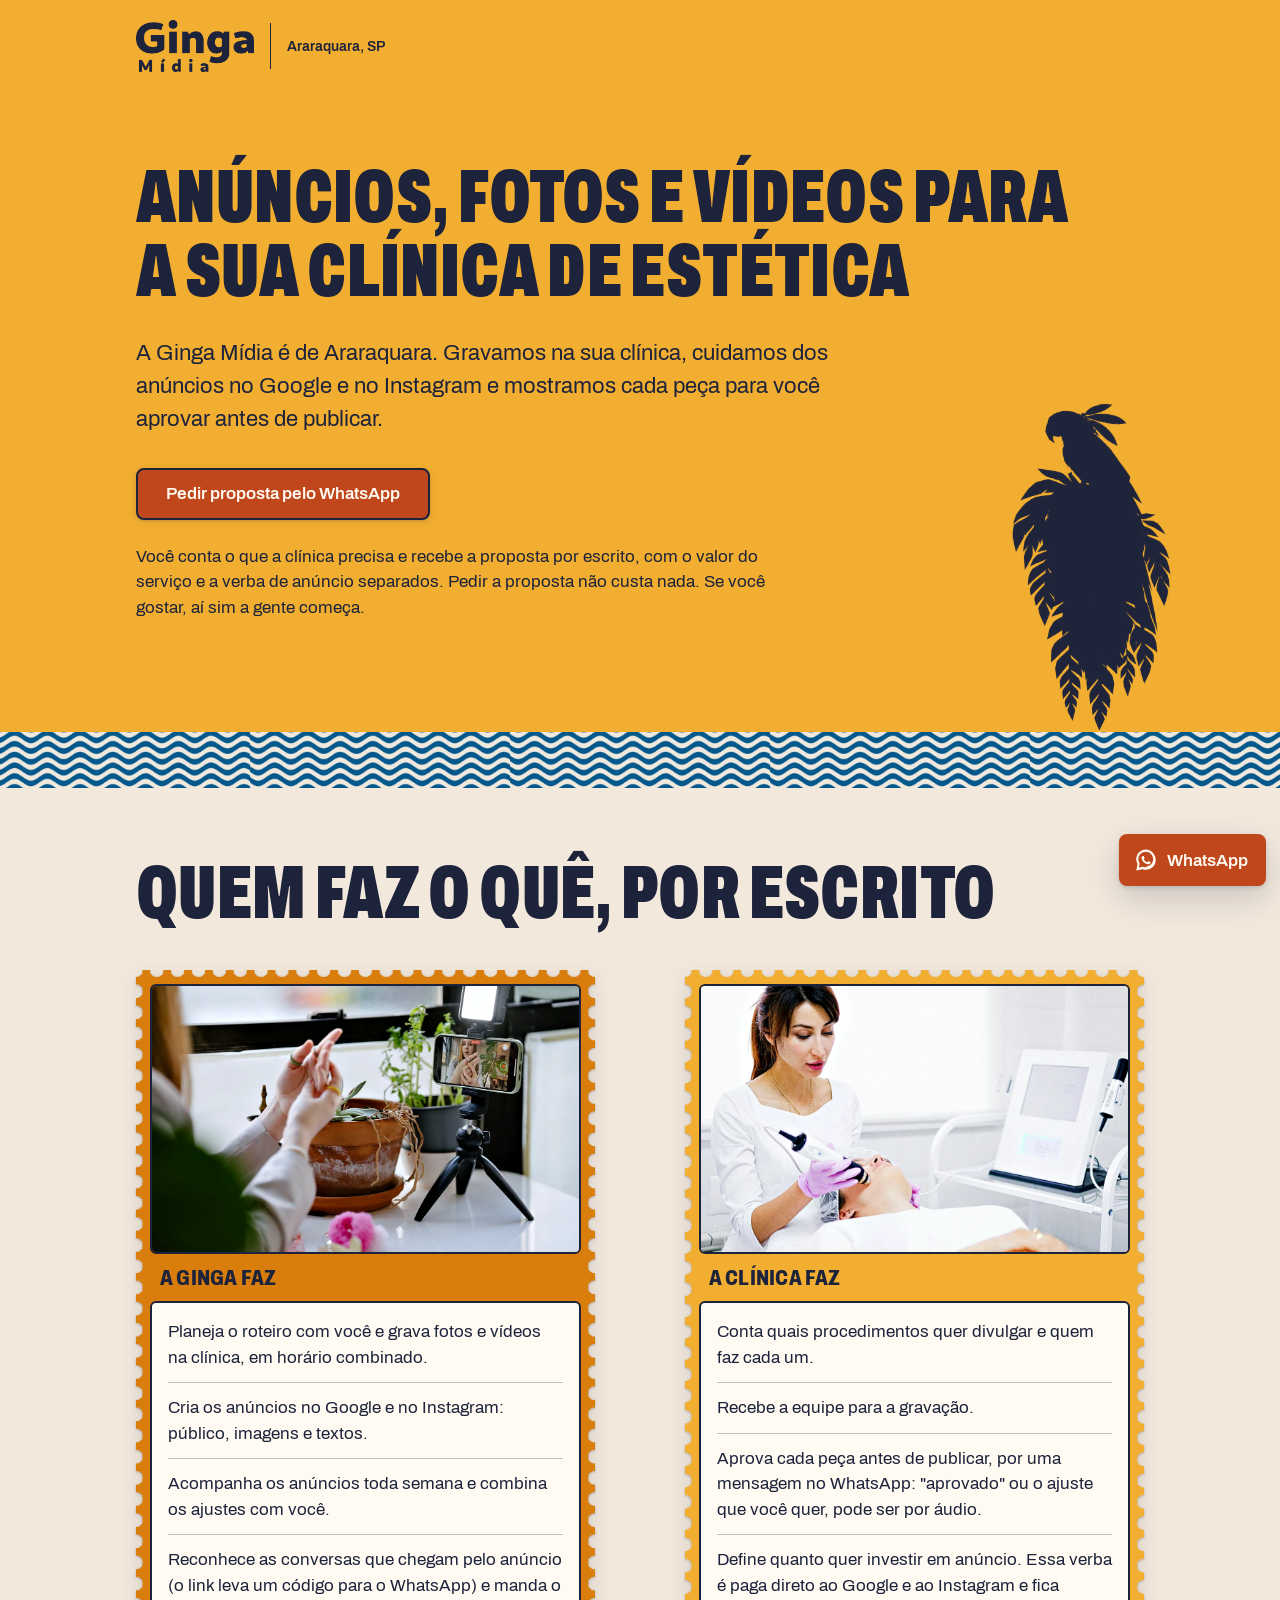
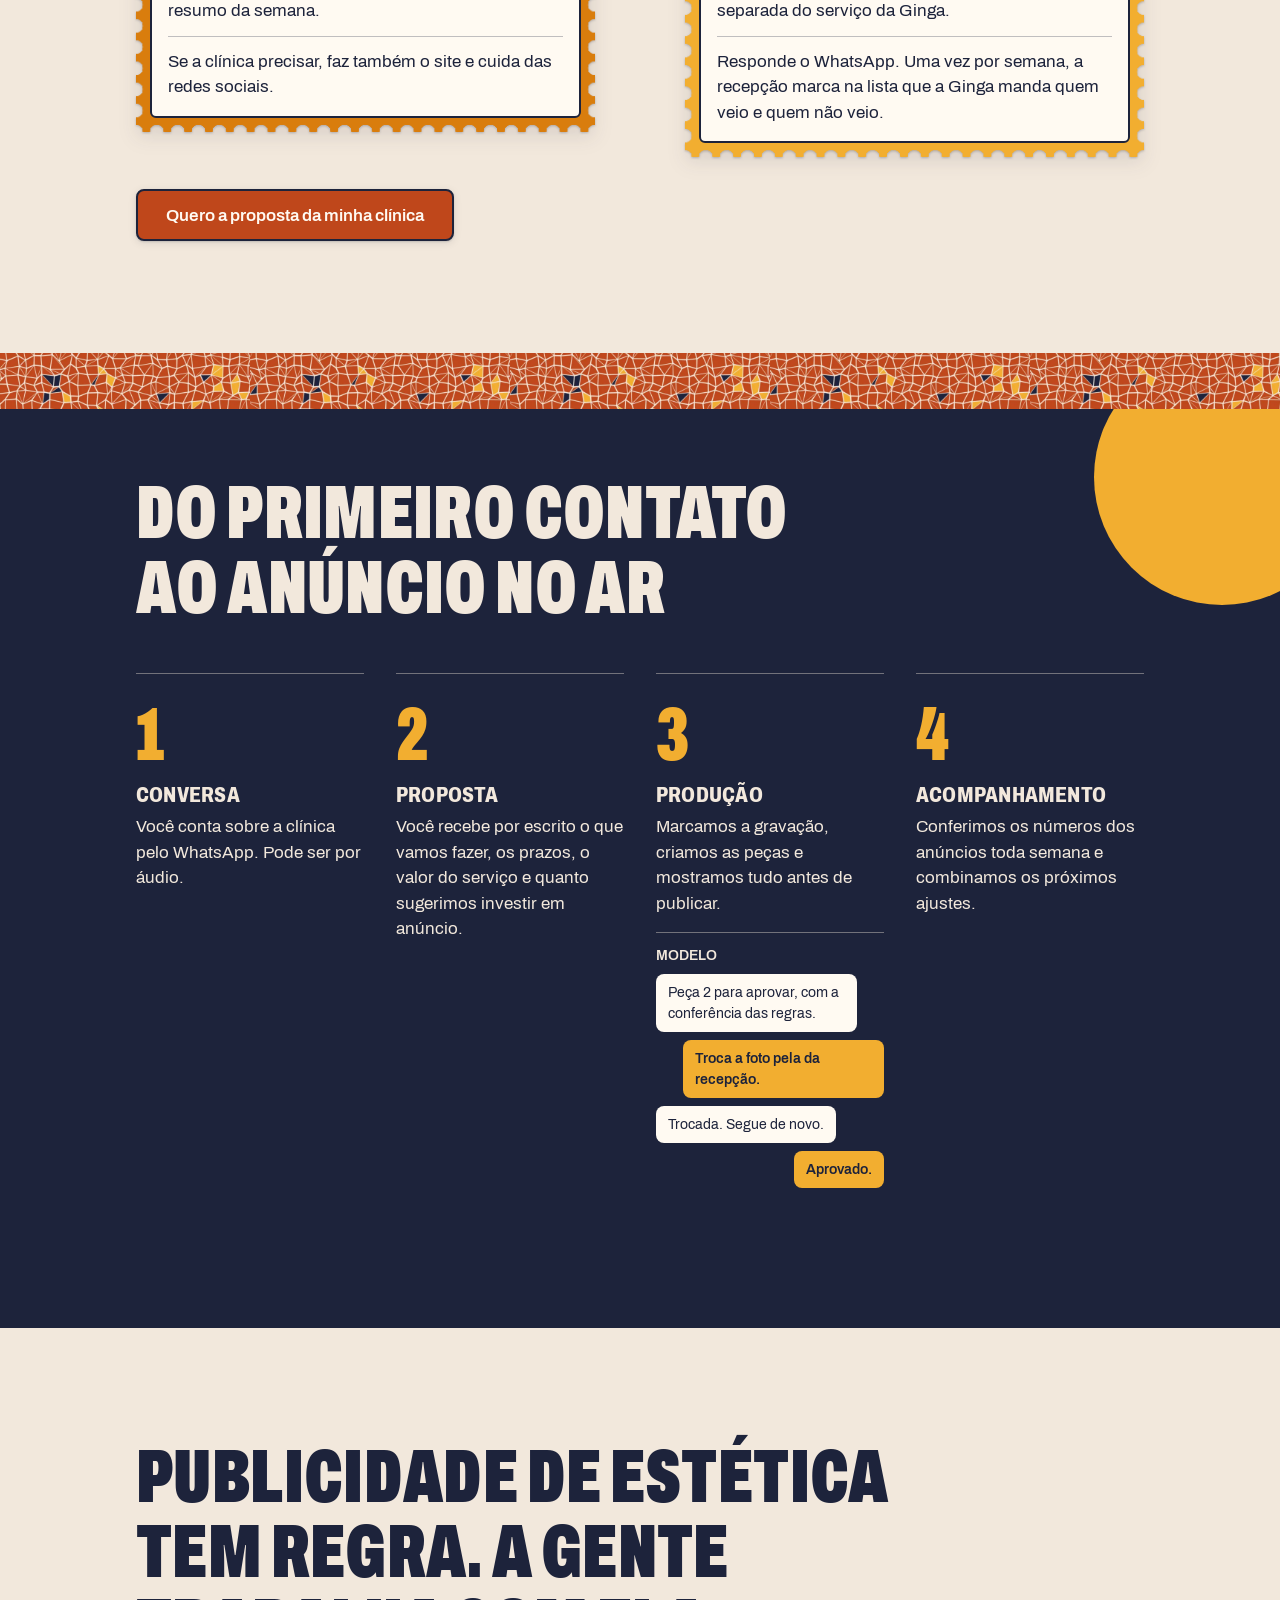
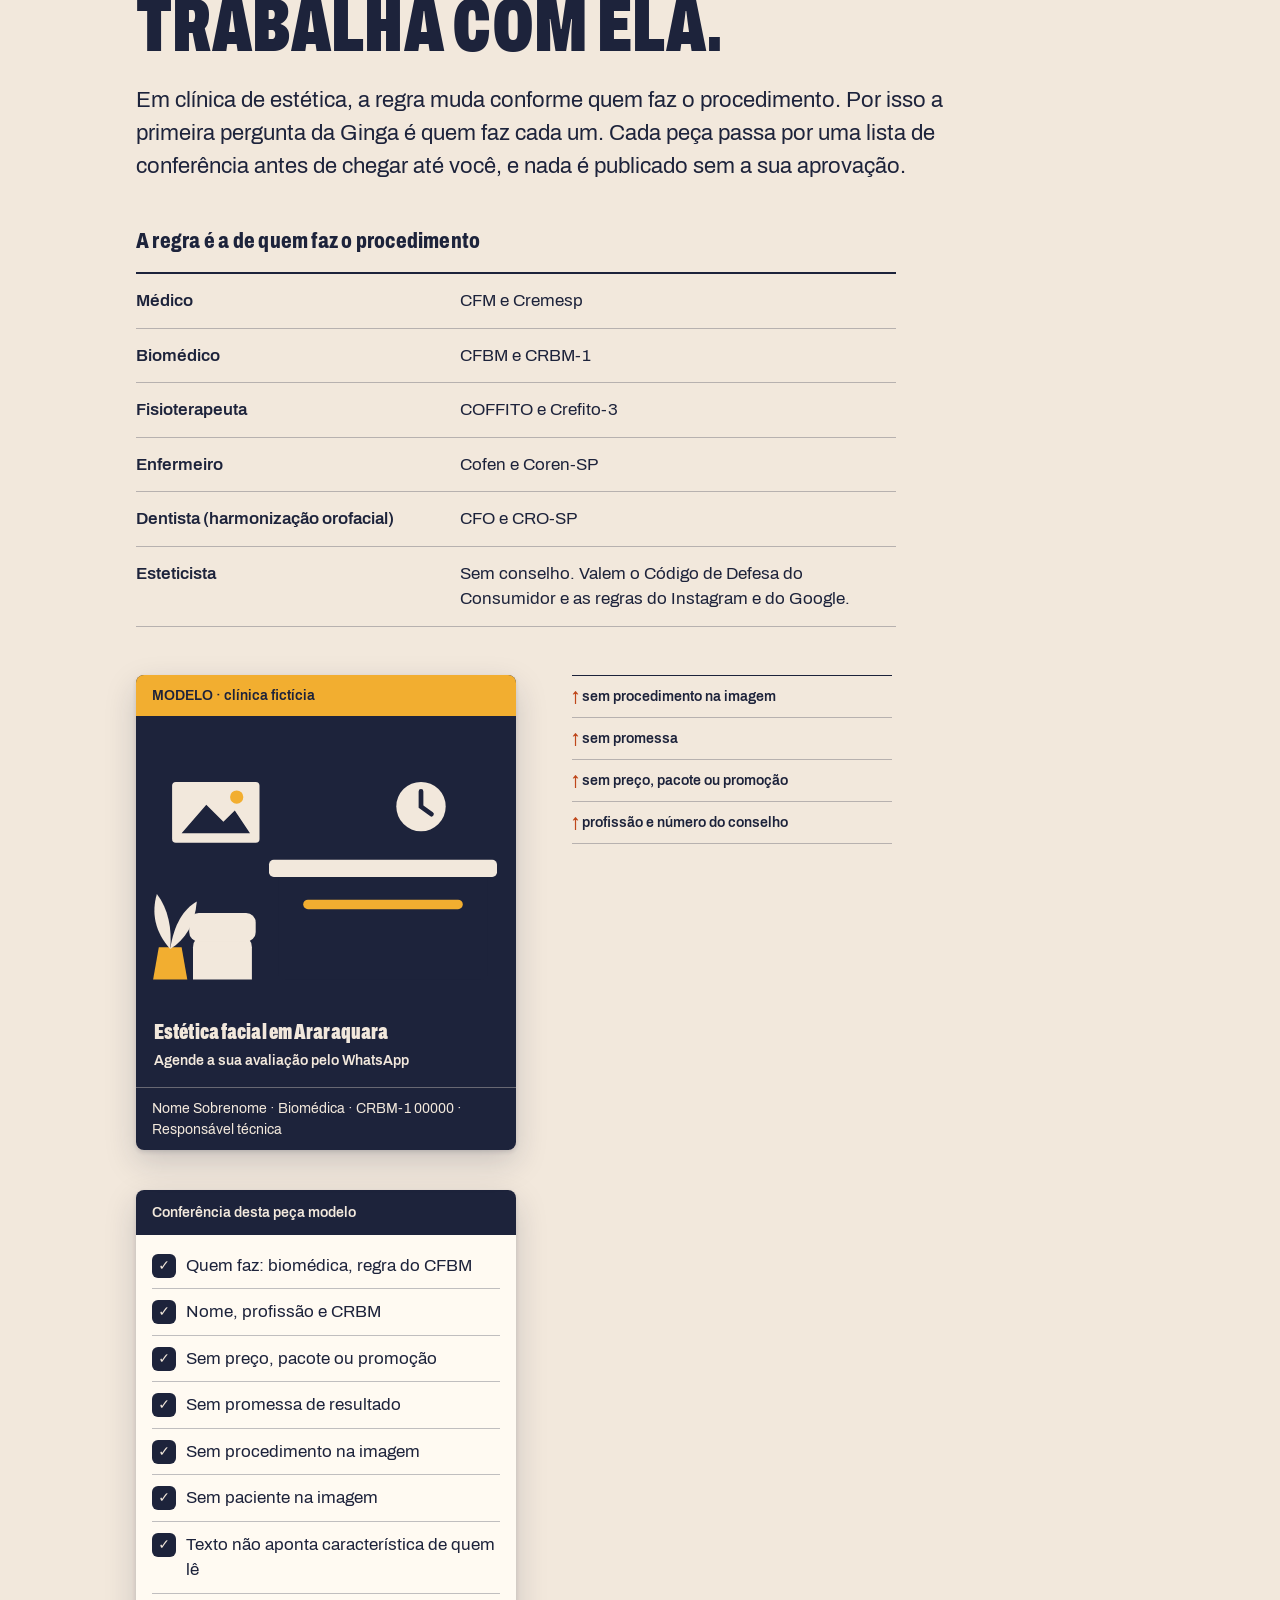
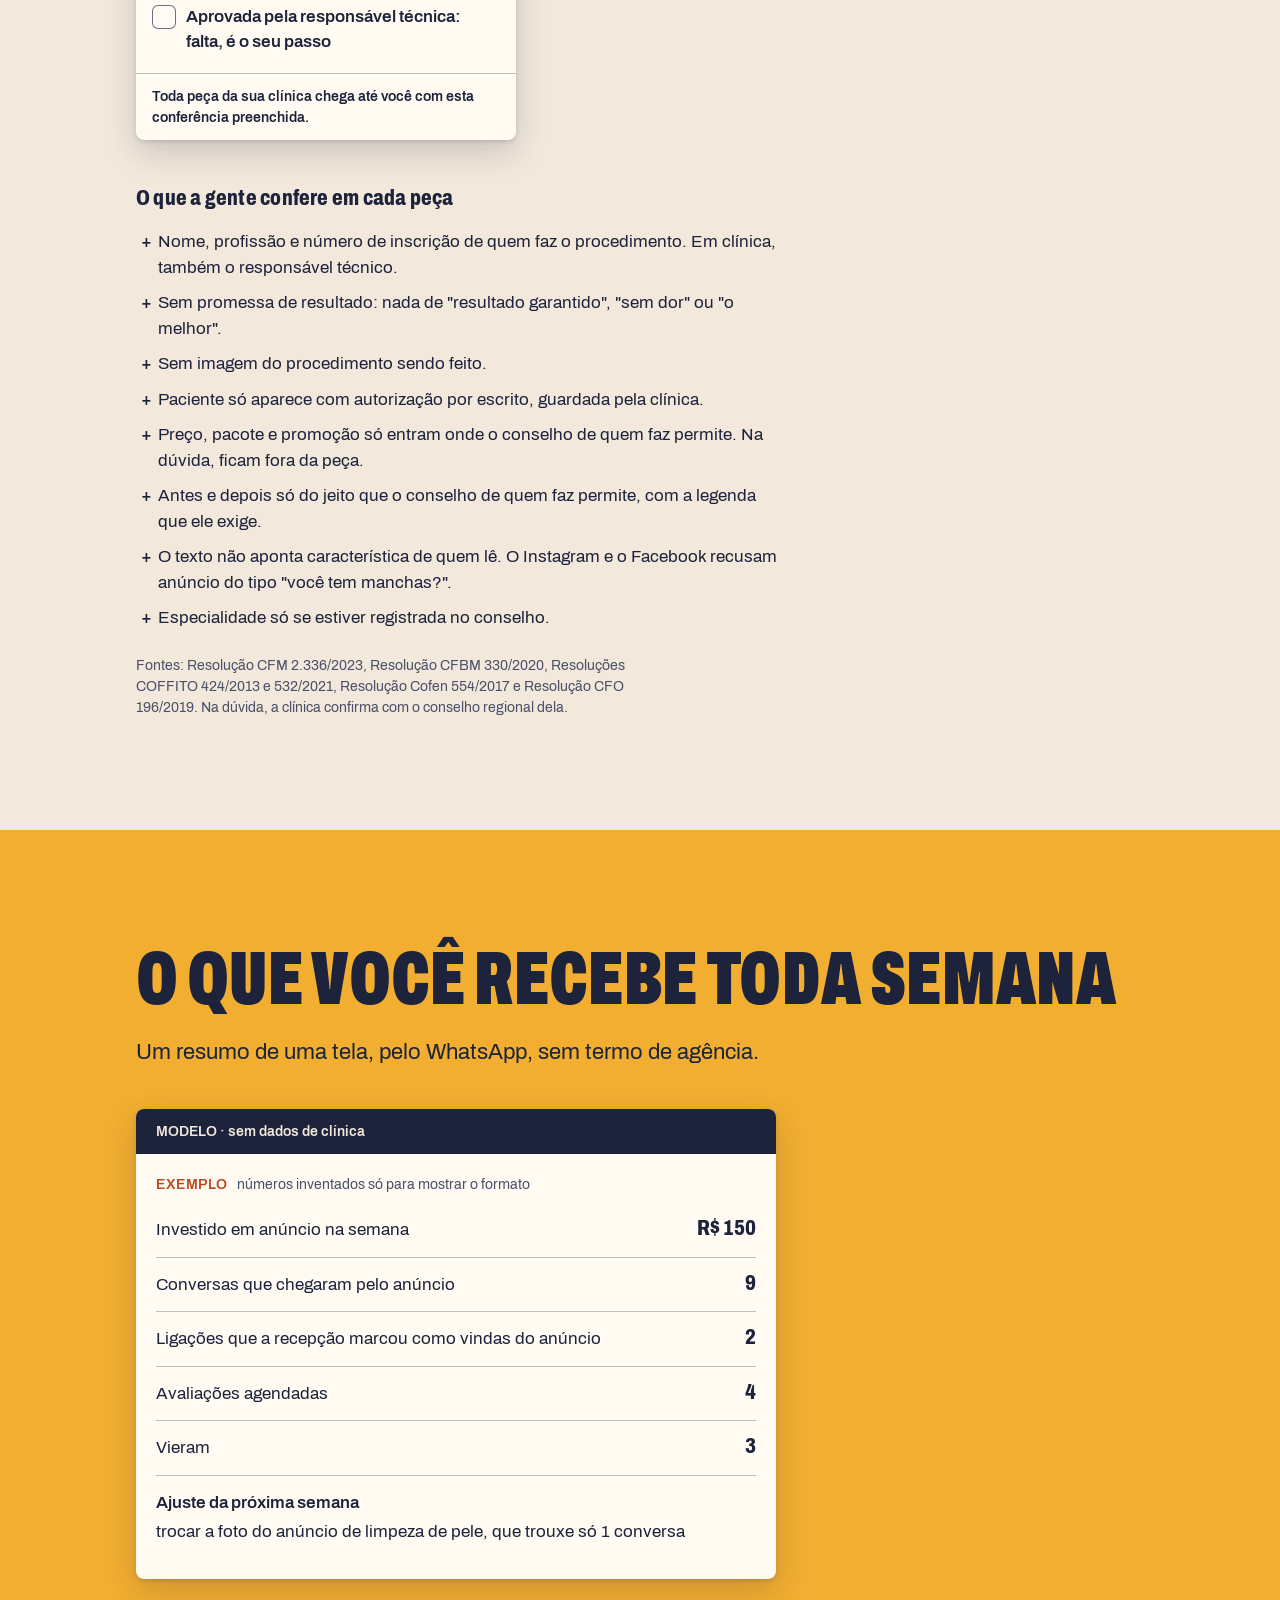
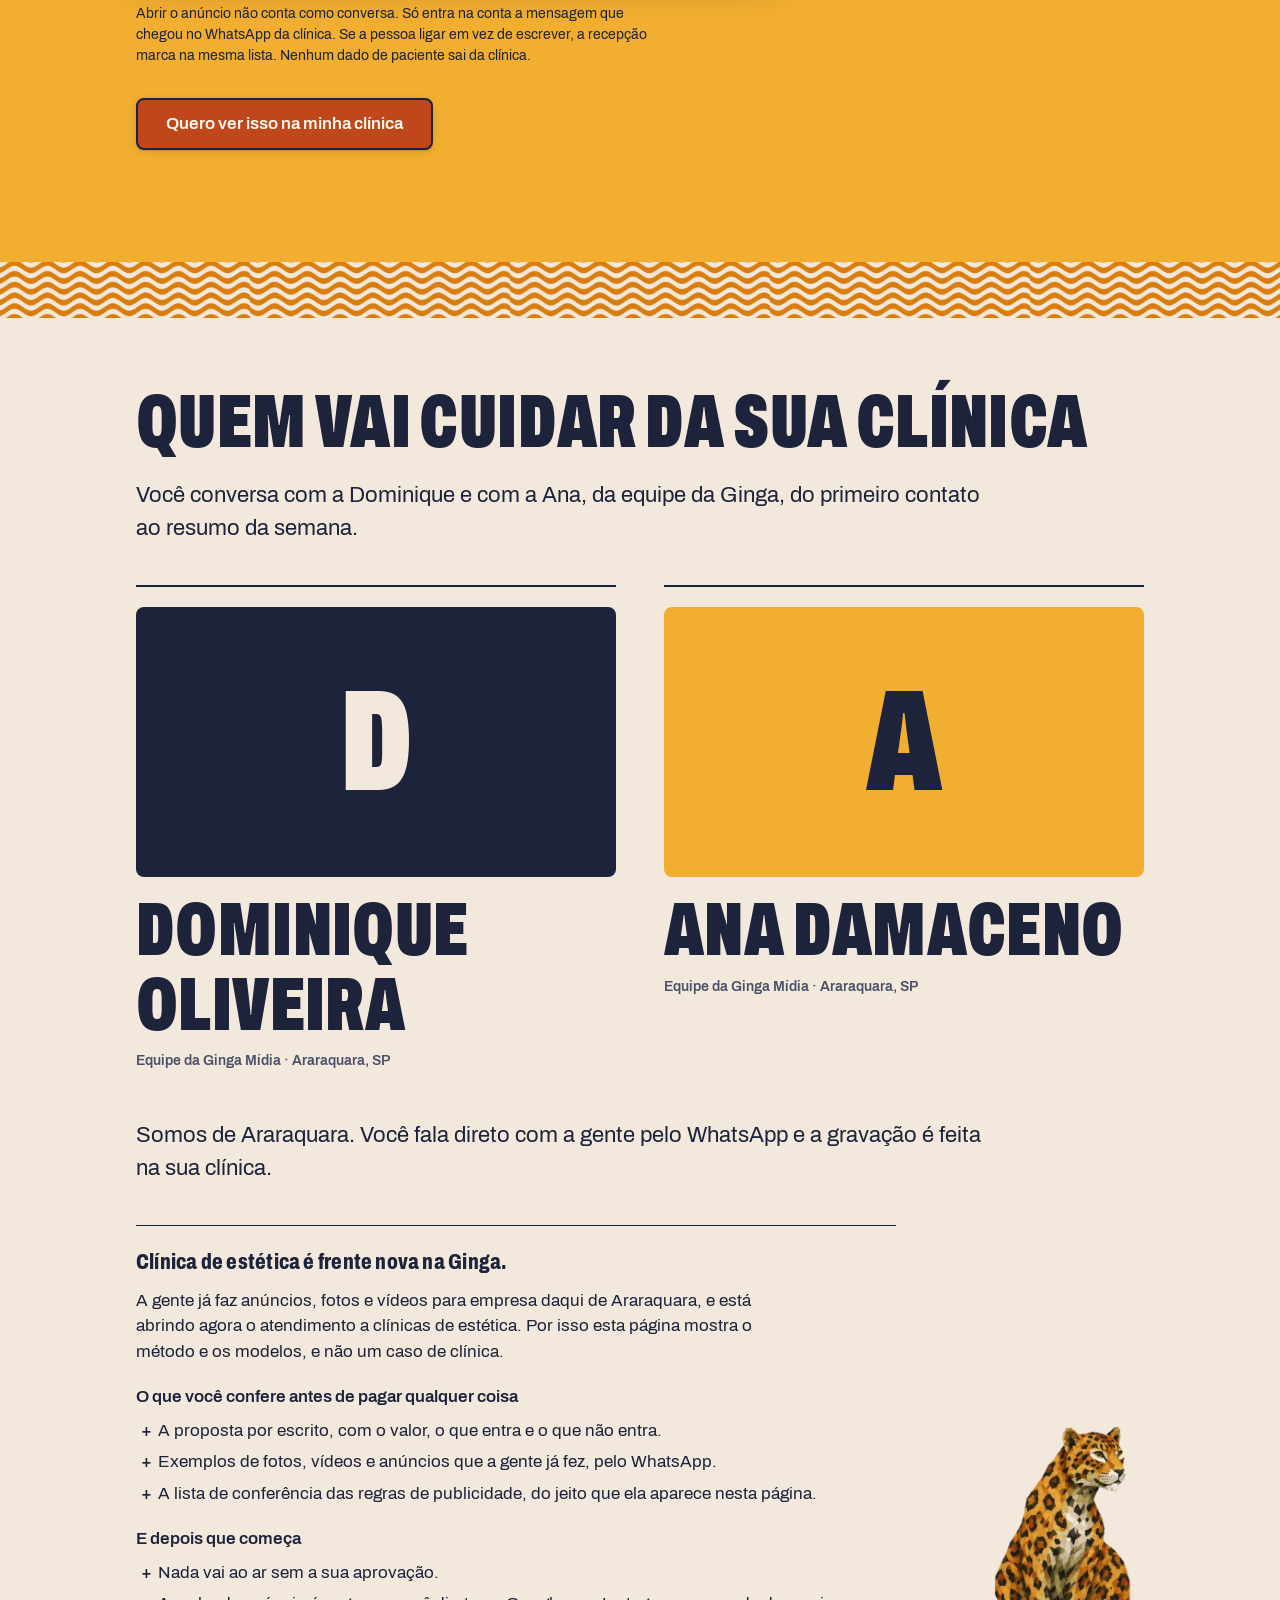
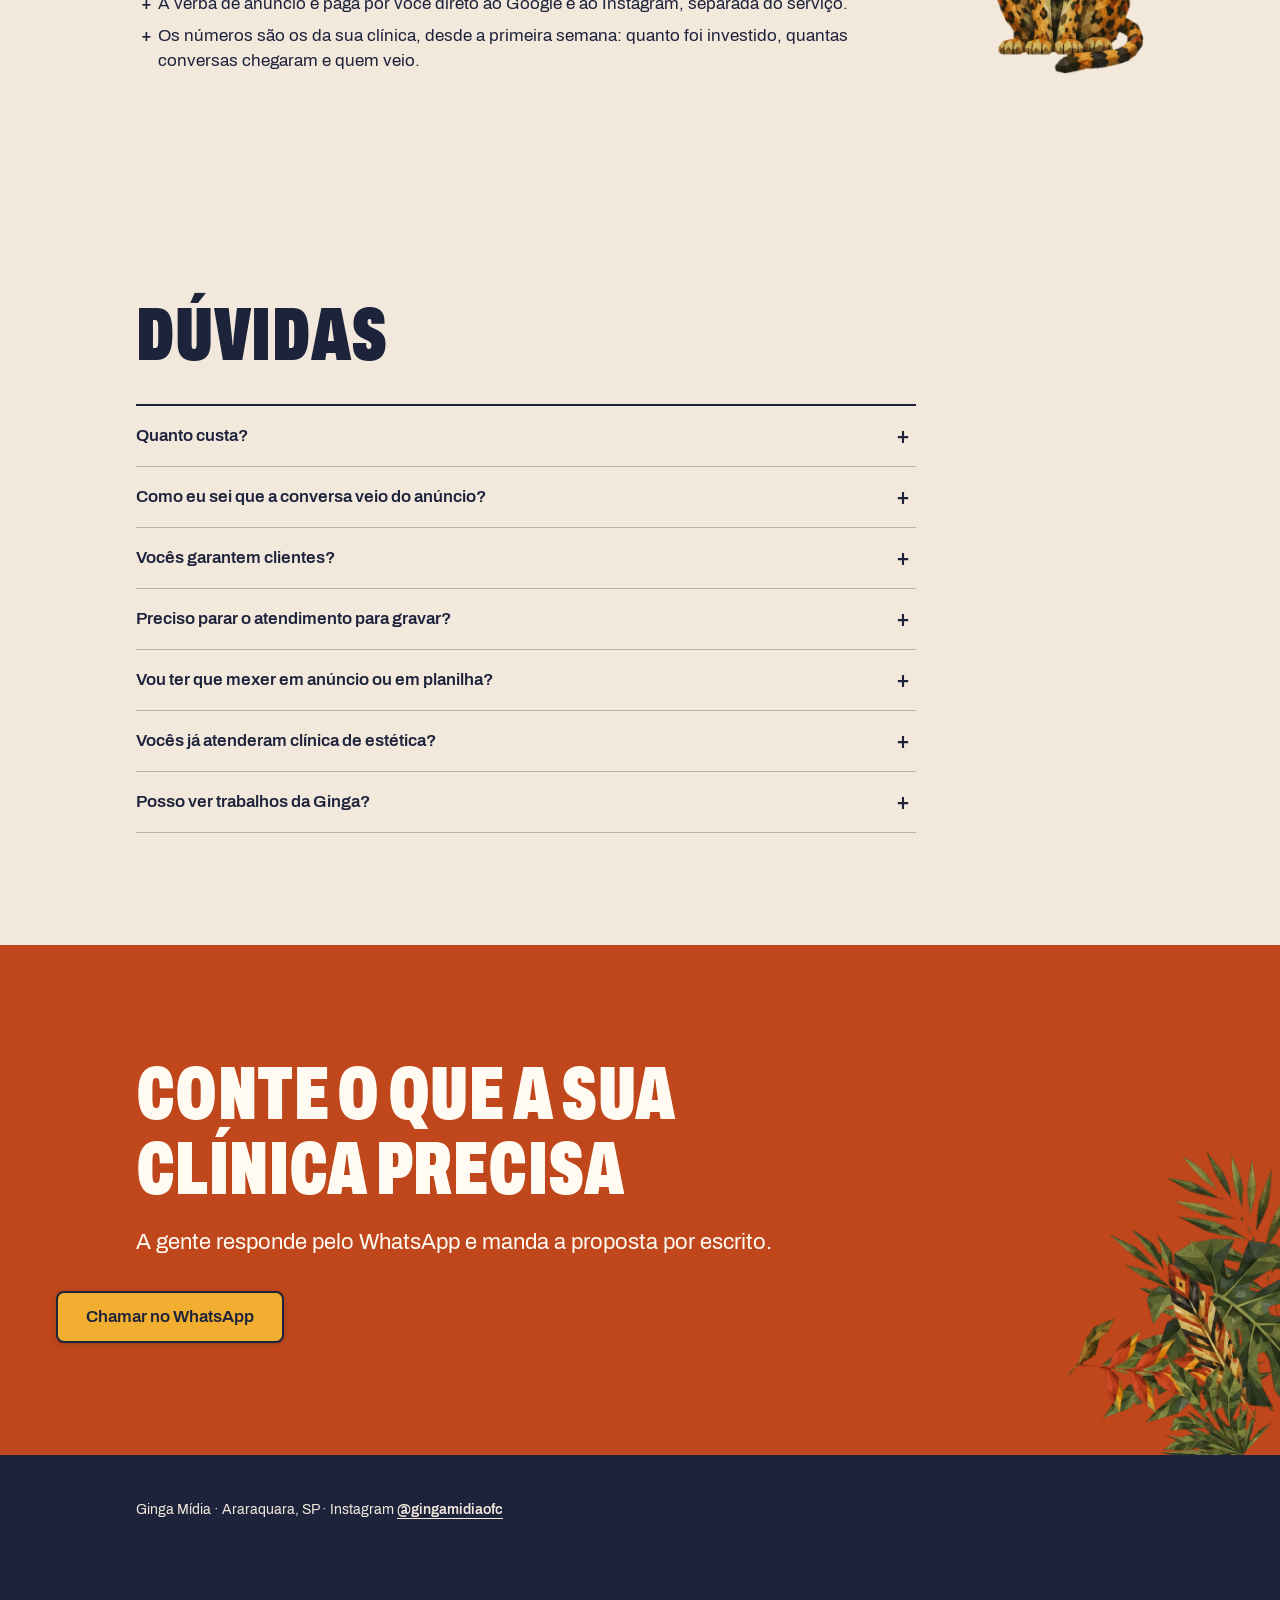
==== commit e3c064d2: "Põe fotos de banco livre nos selos e traz de volta as ilustrações de fundo Fotos do Pexels (licença " ====
--- a/estetica/index.html
+++ b/estetica/index.html
@@ -57,6 +57,7 @@
                 <div class="envelope-corpo">
                     <div class="folha">
                         <div class="lista-lado">
+                            <div class="selo-imagem"><img src="../Imagens/Fotos%20dos%20selos/estetica-gravacao-celular.webp" alt="Celular em um tripé com luz de apoio gravando um vídeo de beleza, enquanto uma mão faz um gesto em primeiro plano" width="1200" height="743" loading="lazy"></div>
                             <h3 class="lista-titulo">A Ginga faz</h3>
                             <ul>
                                 <li>Planeja o roteiro com você e grava fotos e vídeos na clínica, em horário combinado.</li>
@@ -67,6 +68,7 @@
                             </ul>
                         </div>
                         <div class="lista-lado lista-clinica">
+                            <div class="selo-imagem"><img src="../Imagens/Fotos%20dos%20selos/estetica-procedimento.webp" alt="Esteticista aplicando um procedimento facial com aparelho em uma paciente deitada, em uma clínica de estética" width="1200" height="750" loading="lazy"></div>
                             <h3 class="lista-titulo">A clínica faz</h3>
                             <ul>
                                 <li>Conta quais procedimentos quer divulgar e quem faz cada um.</li>
--- a/estilo/cores.css
+++ b/estilo/cores.css
@@ -52,3 +52,40 @@
   inherits: false;
   initial-value: #BF471B;
 }
+
+/* ===== Tokens semânticos (identidade "meio-termo", 24/11/2026) =====
+   Creme de fundo e azul escuro de texto, vermelho como cor de ação e as outras cores da paleta
+   em campos de seção inteiros, no picote dos selos e nas faixas de estampa.
+   Sem degradê, brilho ou sombra colorida. */
+:root {
+    --cor-fundo: #F2E8DC;           /* creme: fundo da página */
+    --cor-papel: #FFFAF2;           /* superfície mais clara: formulário e janela */
+    --cor-texto: #1D233B;           /* azul escuro: texto e fios */
+    --cor-texto-suave: #4A5068;     /* texto de apoio (contraste 6,6:1 no creme) */
+    --cor-acao: #BF471B;            /* vermelho: botão principal e uma palavra de destaque */
+    --cor-acao-texto: #FFFAF2;      /* texto sobre o vermelho (contraste 4,9:1) */
+    --cor-fio: rgba(29, 35, 59, .28);        /* fio fino entre itens */
+    --cor-fio-forte: #1D233B;       /* fio de abertura de lista */
+    --cor-bloco: #E4D8C7;           /* bloco tonal de foto ainda não enviada */
+    --cor-borda-campo: #6B7086;     /* borda de campo de formulário (3:1 no papel) */
+    --cor-foco: #1D233B;            /* anel de foco no claro */
+
+    /* campos de cor inteiros de seção (texto sempre com contraste AA) */
+    --campo-escuro: #1D233B;        --sobre-campo-escuro: #F2E8DC;
+    --campo-vermelho: #BF471B;      --sobre-campo-vermelho: #FFFAF2;
+    --campo-amarelo: #F2AE30;       --sobre-campo-amarelo: #1D233B;
+    --campo-laranja: #D97D0D;       --sobre-campo-laranja: #1D233B;
+    --campo-azul: #03588C;          --sobre-campo-azul: #F2E8DC;
+
+    /* identidade meio-termo (24/11/2026): arco e picote da identidade antiga, só em cor de paleta */
+    --arco: rgba(217, 125, 13, .5);  /* arco laranja suave de fundo do início */
+    --cor-vermelho-texto: #FFFAF2;   /* texto sobre selo vermelho (4,9:1) */
+
+    /* forma e movimento */
+    --raio: 8px;
+    --raio-pequeno: 6px;
+    --sombra-leve: 0 1px 2px rgba(29, 35, 59, .16), 0 2px 8px rgba(29, 35, 59, .10);
+    --sombra-media: 0 2px 4px rgba(29, 35, 59, .14), 0 12px 32px rgba(29, 35, 59, .18);
+    --ease-saida: cubic-bezier(.23, 1, .32, 1);
+    --duracao: .16s;
+}
--- a/estilo/fontes.css
+++ b/estilo/fontes.css
@@ -1,31 +1,91 @@
 /* Fontes Ginga Mídia
-   Anton: títulos, em caixa alta (identidade Correio da Ginga)
-   Cantarell: texto, logo e a palavra-chave da tarja (negrito itálico)
-   Limite: 2 fontes no site inteiro (regra fontes-demais) */
+   Uma família só: Archivo (Omnibus-Type, licença OFL, texto em fontes/OFL.txt).
+   Títulos em caixa alta na largura extracondensada (font-stretch: 62.5%), peso 900 (Black),
+   parecidos com a Anton da identidade antiga; subtítulos na condensada (75%) 700 e 800.
+   Texto em Regular 400; rótulos e botões em SemiBold 600.
+   Destaque nunca se faz trocando a fonte: só cor, tamanho ou peso. */
+
+@font-face {
+    font-family: 'Archivo';
+    src: url('fontes/Archivo-Regular.woff2') format('woff2');
+    font-weight: 400;
+    font-stretch: 100%;
+    font-style: normal;
+    font-display: swap;
+}
+@font-face {
+    font-family: 'Archivo';
+    src: url('fontes/Archivo-SemiBold.woff2') format('woff2');
+    font-weight: 600;
+    font-stretch: 100%;
+    font-style: normal;
+    font-display: swap;
+}
+@font-face {
+    font-family: 'Archivo';
+    src: url('fontes/ArchivoCondensed-Bold.woff2') format('woff2');
+    font-weight: 700;
+    font-stretch: 75%;
+    font-style: normal;
+    font-display: swap;
+}
+@font-face {
+    font-family: 'Archivo';
+    src: url('fontes/ArchivoCondensed-ExtraBold.woff2') format('woff2');
+    font-weight: 800;
+    font-stretch: 75%;
+    font-style: normal;
+    font-display: swap;
+}
+@font-face {
+    font-family: 'Archivo';
+    src: url('fontes/ArchivoExtraCondensed-Black.woff2') format('woff2');
+    font-weight: 900;
+    font-stretch: 62.5%;
+    font-style: normal;
+    font-display: swap;
+}
 
 :root {
-    --fonte-titulo: 'Anton', 'Impact', sans-serif;
-    --fonte-texto: 'Cantarell', system-ui, sans-serif;
+    --fonte-titulo: 'Archivo', 'Arial Narrow', system-ui, sans-serif;
+    --fonte-texto: 'Archivo', system-ui, -apple-system, 'Segoe UI', sans-serif;
+
+    /* Escala curta: cinco tamanhos no site inteiro, todos em rem */
+    --t-rotulo: .875rem;                                  /* rótulos, legendas, rodapé */
+    --t-texto: 1.0625rem;                                 /* texto corrido, botões, formulário */
+    --t-destaque: 1.375rem;                               /* texto de abertura e subtítulos */
+    --t-titulo: clamp(2.5rem, 1.5rem + 4.4vw, 4.75rem);   /* título de seção */
+    --t-cartaz: clamp(3.5rem, 1rem + 10vw, 9.5rem);     /* título de abertura */
+
+    --entrelinha-texto: 1.5;
+    --entrelinha-titulo: .98;
+    --leitura: 65ch;
 }
 
 body {
-    font-family: 'Cantarell', system-ui, -apple-system, 'Segoe UI', sans-serif;
-    font-size: 17px;
-    line-height: 1.6;
+    font-family: var(--fonte-texto);
+    font-weight: 400;
+    font-size: var(--t-texto);
+    line-height: var(--entrelinha-texto);
+    -webkit-font-smoothing: antialiased;
+    text-rendering: optimizeLegibility;
 }
 
-.fonte-titulo {
+/* Títulos: Archivo extracondensada Black, caixa alta, entrelinha .98 */
+.fonte-titulo,
+h1, h2, h3 {
     font-family: var(--fonte-titulo);
-    font-weight: 400;
+    font-stretch: 62.5%;
+    font-weight: 900;
     text-transform: uppercase;
-    line-height: .95;
+    line-height: var(--entrelinha-titulo);
     letter-spacing: .005em;
 }
+/* subtítulo: condensada 800, também em caixa alta */
+h3 { font-stretch: 75%; font-weight: 800; font-size: var(--t-destaque); letter-spacing: .01em; line-height: 1.1; }
 
-h3, .etiqueta, .botao, label {
-    font-family: 'Cantarell', system-ui, sans-serif;
-}
+strong { font-weight: 600; }
+em { font-style: normal; font-weight: 600; }
 
-h3 {
-    font-weight: 700;
-}
+p, dd { max-width: var(--leitura); }
+.fonte-texto { font-family: var(--fonte-texto); }
--- a/estilo/landing.css
+++ b/estilo/landing.css
@@ -1,8 +1,10 @@
-/* Landing pages da Ginga Mídia (odonto e estética) · identidade "Cartaz editorial" (24/11/2026)
+/* Landing pages da Ginga Mídia (odonto e estética) · identidade "meio-termo" (24/11/2026)
    Compartilhado pelas duas páginas; o que é só de uma fica no estilo.css da pasta dela.
-   Mesma base do site: creme, azul escuro, vermelho de ação, Archivo em cinco tamanhos,
-   texto à esquerda, listas com fios finos, botões de 8 px e movimento só de transform e opacity.
-   Tokens em cores.css e fontes.css. Elemento ousado único: o título de abertura em cartaz. */
+   Mesma base do site: Archivo em cinco tamanhos, títulos em caixa alta na extracondensada Black,
+   campos de cor (amarelo, azul escuro, vermelho) alternando com o creme, faixas de estampa,
+   selo serrilhado nas listas, uma ou duas ilustrações por seção, listas com fios finos,
+   botões sólidos de 8 px e movimento só de transform e opacity.
+   Tokens em cores.css e fontes.css. Tudo é feito por CSS: o HTML das páginas não muda. */
 
 *,
 *::before,
@@ -57,11 +59,11 @@
 .passos h3,
 .peca-chamada {
     font-family: var(--fonte-titulo);
-    font-stretch: 75%;
-    font-weight: 800;
-    text-transform: none;
+    font-stretch: 62.5%;
+    font-weight: 900;
+    text-transform: uppercase;
     line-height: var(--entrelinha-titulo);
-    letter-spacing: -.02em;
+    letter-spacing: .005em;
 }
 
 .titulo {
@@ -88,9 +90,12 @@
 .caixa-titulo,
 .passos h3 {
     font-size: var(--t-destaque);
-    font-weight: 700;
-    letter-spacing: -.01em;
-}
+    font-stretch: 75%;
+    font-weight: 800;
+    letter-spacing: .01em;
+}
+/* frase longa e rótulo de peça ficam em caixa normal, só em negrito condensado */
+.caixa-titulo, .subtitulo, .peca-chamada { text-transform: none; }
 .subtitulo { margin-top: 48px; }
 
 /* ================= BOTÕES ================= */
@@ -102,7 +107,7 @@
     max-width: 100%;
     margin-top: 32px;
     padding: 12px 28px;
-    border: 0;
+    border: 2px solid var(--cor-texto);
     border-radius: var(--raio);
     background: var(--cor-acao);
     color: var(--cor-acao-texto);
@@ -116,10 +121,16 @@
 .botao:active { transform: scale(.97); }
 
 /* ================= #1 TOPO ================= */
+/* o topo e o início formam um só campo amarelo de borda a borda */
 .topo {
+    position: relative;
     padding: 20px var(--margem) 0;
     max-width: var(--largura);
     margin: 0 auto;
+    background: var(--campo-amarelo);
+    color: var(--sobre-campo-amarelo);
+    box-shadow: 0 0 0 100vmax var(--campo-amarelo);
+    clip-path: inset(0 -100vmax);
 }
 
 .logo {
@@ -132,18 +143,37 @@
 .logo-cidade { font-size: var(--t-rotulo); font-weight: 600; white-space: nowrap; }
 
 .hero {
+    position: relative;
     max-width: var(--largura);
     margin: 0 auto;
     padding: clamp(40px, 7vw, 88px) var(--margem) var(--respiro);
-}
+    background: var(--campo-amarelo);
+    color: var(--sobre-campo-amarelo);
+    box-shadow: 0 0 0 100vmax var(--campo-amarelo);
+    clip-path: inset(0 -100vmax);
+}
+/* arara na borda de baixo à direita, só onde há espaço ao lado do texto */
+.hero::before {
+    content: "";
+    display: none;
+    position: absolute;
+    right: 0; bottom: 0;
+    width: 220px; height: 330px;
+    background: url("../Imagens/Ave-arara.webp") right bottom / contain no-repeat;
+    pointer-events: none;
+}
+.hero > * { position: relative; }
+@media (min-width: 1000px) { .hero::before { display: block; } }
 
 /* o título de abertura é o cartaz: condensada 800 no maior tamanho da escala */
 .hero-titulo {
     font-size: var(--t-cartaz);
-    letter-spacing: -.025em;
     max-width: 11em;
     text-wrap: balance;
 }
+
+/* no PC o título longo da landing usa o tamanho de seção, para fechar em duas linhas */
+@media (min-width: 900px) { .hero-titulo { font-size: var(--t-titulo); max-width: 15em; } }
 
 .hero-apoio {
     margin-top: 28px;
@@ -158,35 +188,85 @@
     margin-top: 24px;
     max-width: var(--leitura);
     font-size: var(--t-texto);
-    color: var(--cor-texto-suave);
+    color: var(--sobre-campo-amarelo);
     text-wrap: pretty;
 }
 
 /* ================= SEÇÕES ================= */
 .secao {
+    position: relative;
     max-width: var(--largura);
     margin: 0 auto;
     padding: var(--respiro) var(--margem);
 }
 
+/* faixas de estampa de borda a borda no começo de algumas seções (Imagens/Estampas) */
+.proposta::before,
+.passos::before,
+.equipe::before {
+    content: "";
+    position: absolute;
+    top: 0;
+    left: 50%;
+    width: 100vw;
+    margin-left: -50vw;
+    height: clamp(40px, 5vw, 56px);
+    background-repeat: repeat-x;
+    background-position: center;
+    background-size: 260px auto;
+    pointer-events: none;
+}
+.proposta::before { background-image: url("../Imagens/Estampas/ondas.webp"); }
+.passos::before { z-index: 2; background-image: url("../Imagens/Estampas/mosaico.webp"); }
+.equipe::before { background-image: url("../Imagens/Estampas/ondas-laranja.webp"); }
+
 /* ================= #2 QUEM FAZ O QUÊ (duas listas com fios) ================= */
-.proposta { padding-top: 0; }
-
-/* a seção abre com um fio forte; o envelope de correio aéreo saiu */
-.envelope { margin-top: 40px; border-top: 2px solid var(--cor-fio-forte); }
+.proposta { padding-top: calc(clamp(40px, 5vw, 56px) + var(--respiro) * .6); }
+
+.envelope { margin-top: 40px; }
 .folha {
     display: grid;
-    gap: 40px;
-    padding-top: 32px;
-}
-
-.lista-titulo {
-    padding-bottom: 12px;
-    border-bottom: 1px solid var(--cor-fio-forte);
-}
-
-.lista-lado ul { list-style: none; display: grid; }
-.lista-lado li { padding: 14px 0; border-bottom: 1px solid var(--cor-fio); }
+    gap: 32px;
+    align-items: start;
+}
+
+/* cada lista é um selo serrilhado (picote da identidade antiga): face colorida e bloco creme com fios */
+.lista-lado {
+    --furo: 7px;
+    --fundo: var(--campo-laranja);
+    padding: calc(var(--furo) * 2 - 4px);
+    background:
+        radial-gradient(var(--furo), #0000 98%, var(--fundo)) round
+            calc(var(--furo) * -1.5) calc(var(--furo) * -1.5) / calc(var(--furo) * 3) calc(var(--furo) * 3),
+        linear-gradient(var(--fundo) 0 0) no-repeat 50% / calc(100% - var(--furo) * 3) calc(100% - var(--furo) * 3);
+    filter: drop-shadow(0 1px 1px rgba(29, 35, 59, .25)) drop-shadow(0 6px 10px rgba(29, 35, 59, .12));
+}
+.lista-clinica { --fundo: var(--campo-amarelo); }
+
+/* janela do selo postal com foto de banco de imagens (Imagens/Fotos dos selos), moldura fina como a do bloco creme */
+.lista-lado .selo-imagem {
+    margin: 4px 4px 0;
+    aspect-ratio: 16 / 10;
+    overflow: hidden;
+    border: 2px solid var(--cor-texto);
+    border-radius: var(--raio-pequeno);
+    background-color: var(--cor-papel);
+}
+.lista-lado .selo-imagem img { display: block; width: 100%; height: 100%; object-fit: cover; }
+
+.lista-titulo { padding: 14px 14px 12px; color: var(--cor-texto); }
+
+.lista-lado ul {
+    list-style: none;
+    display: grid;
+    margin: 0 4px 4px;
+    padding: 4px 16px;
+    background: var(--cor-papel);
+    border: 2px solid var(--cor-texto);
+    border-radius: var(--raio-pequeno);
+}
+.lista-lado li { padding: 12px 0; border-bottom: 1px solid var(--cor-fio); }
+.lista-lado li:last-child { border-bottom: 0; }
 
 @media (min-width: 760px) {
     .folha { grid-template-columns: 1fr 1fr; gap: clamp(40px, 7vw, 96px); }
@@ -195,8 +275,22 @@
 /* ================= #3 PASSOS (campo escuro) ================= */
 .passos {
     max-width: none;
+    padding-top: calc(clamp(40px, 5vw, 56px) + var(--respiro) * .6);
     background: var(--campo-escuro);
     color: var(--sobre-campo-escuro);
+    overflow: clip;
+}
+.passos > * { position: relative; z-index: 1; }
+/* o sol, única ilustração desta seção, no canto de cima */
+.passos::after {
+    content: "";
+    position: absolute;
+    z-index: 0;
+    right: -70px; top: calc(clamp(40px, 5vw, 56px) - 60px);
+    width: clamp(150px, 20vw, 260px);
+    aspect-ratio: 1;
+    border-radius: 50%;
+    background: var(--campo-amarelo);
 }
 .passos > * { max-width: calc(var(--largura) - 2 * var(--margem)); margin-inline: auto; }
 
@@ -218,11 +312,11 @@
 
 .passo-numero {
     font-family: var(--fonte-titulo);
-    font-stretch: 75%;
-    font-weight: 800;
+    font-stretch: 62.5%;
+    font-weight: 900;
     font-size: var(--t-titulo);
     line-height: var(--entrelinha-titulo);
-    letter-spacing: -.02em;
+    color: var(--campo-amarelo);
 }
 
 .passos p { margin-top: 8px; }
@@ -302,7 +396,15 @@
 .lista-confere li { max-width: var(--leitura); }
 .lista-confere li::marker { content: "+  "; font-weight: 600; }
 
-/* ================= #5 RESUMO DA SEMANA ================= */
+/* ================= #5 RESUMO DA SEMANA (campo amarelo, folha creme por cima) ================= */
+.resumo {
+    max-width: none;
+    padding-inline: max(var(--margem), calc((100% - var(--largura)) / 2 + var(--margem)));
+    background: var(--campo-amarelo);
+    color: var(--sobre-campo-amarelo);
+}
+.resumo .linha-pequena { color: var(--sobre-campo-amarelo); }
+
 .folha-resumo {
     margin-top: 40px;
     max-width: 640px;
@@ -380,8 +482,8 @@
     display: grid;
     place-items: center;
     font-family: var(--fonte-titulo);
-    font-stretch: 75%;
-    font-weight: 800;
+    font-stretch: 62.5%;
+    font-weight: 900;
     font-size: var(--t-cartaz);
     line-height: 1;
 }
@@ -393,12 +495,12 @@
 
 .ficha-time-nome {
     font-family: var(--fonte-titulo);
-    font-stretch: 75%;
-    font-weight: 800;
-    text-transform: none;
+    font-stretch: 62.5%;
+    font-weight: 900;
+    text-transform: uppercase;
     font-size: var(--t-titulo);
     line-height: var(--entrelinha-titulo);
-    letter-spacing: -.02em;
+    letter-spacing: .005em;
 }
 .ficha-time-equipe { margin-top: 8px; font-size: var(--t-rotulo); font-weight: 600; color: var(--cor-texto-suave); }
 .ficha-time-frase { margin-top: 12px; }
@@ -406,8 +508,22 @@
 @media (min-width: 640px) {
     .time { grid-template-columns: 1fr 1fr; gap: 48px; }
     .ficha-time-foto { aspect-ratio: 4 / 5; }
-    .ficha-time-inicial { max-height: none; aspect-ratio: 4 / 3; }
-}
+    .ficha-time-inicial { max-height: none; aspect-ratio: 16 / 9; }
+}
+
+.equipe { padding-top: calc(clamp(40px, 5vw, 56px) + var(--respiro) * .6); }
+/* a onça, única ilustração desta seção, embaixo à direita (só onde há espaço ao lado do texto) */
+.equipe::after {
+    content: "";
+    display: none;
+    position: absolute;
+    right: var(--margem);
+    bottom: var(--respiro);
+    width: 150px; height: 248px;
+    background: url("../Imagens/Enfeite-Onca.webp") center / contain no-repeat;
+    pointer-events: none;
+}
+@media (min-width: 1200px) { .equipe::after { display: block; } }
 
 .equipe-linha { margin-top: 48px; }
 .equipe-local { max-width: var(--leitura); font-size: var(--t-destaque); }
@@ -418,7 +534,7 @@
     padding: 24px 0 0;
     border-top: 1px solid var(--cor-fio-forte);
 }
-.caixa-titulo { color: var(--cor-texto); }
+.caixa-titulo { color: var(--cor-texto); line-height: 1.15; }
 .caixa-frente p + p { margin-top: 12px; }
 
 /* ================= #7 DÚVIDAS ================= */
@@ -453,11 +569,24 @@
 /* ================= #8 CHAMADA FINAL E RODAPÉ ================= */
 .final {
     max-width: none;
+    overflow: clip;
     background: var(--campo-vermelho);
     color: var(--sobre-campo-vermelho);
 }
-.final > * { max-width: calc(var(--largura) - 2 * var(--margem)); margin-inline: auto; }
-.final .botao { background: var(--cor-papel); color: var(--cor-texto); }
+.final > * { position: relative; z-index: 1; max-width: calc(var(--largura) - 2 * var(--margem)); margin-inline: auto; }
+/* sobre o vermelho o botão é amarelo, sólido, com texto azul escuro */
+.final .botao { background: var(--campo-amarelo); color: var(--sobre-campo-amarelo); }
+/* folhas na borda direita, única ilustração da chamada final (a lateral reta fica fora da tela) */
+.final::after {
+    content: "";
+    position: absolute;
+    z-index: 0;
+    right: -40px; bottom: -20px;
+    width: clamp(150px, 26vw, 330px); aspect-ratio: 690 / 795;
+    background: url("../Imagens/Folhas-dir.webp") center / contain no-repeat;
+    transform: scaleX(-1);
+    pointer-events: none;
+}
 
 .rodape {
     background: var(--campo-escuro);
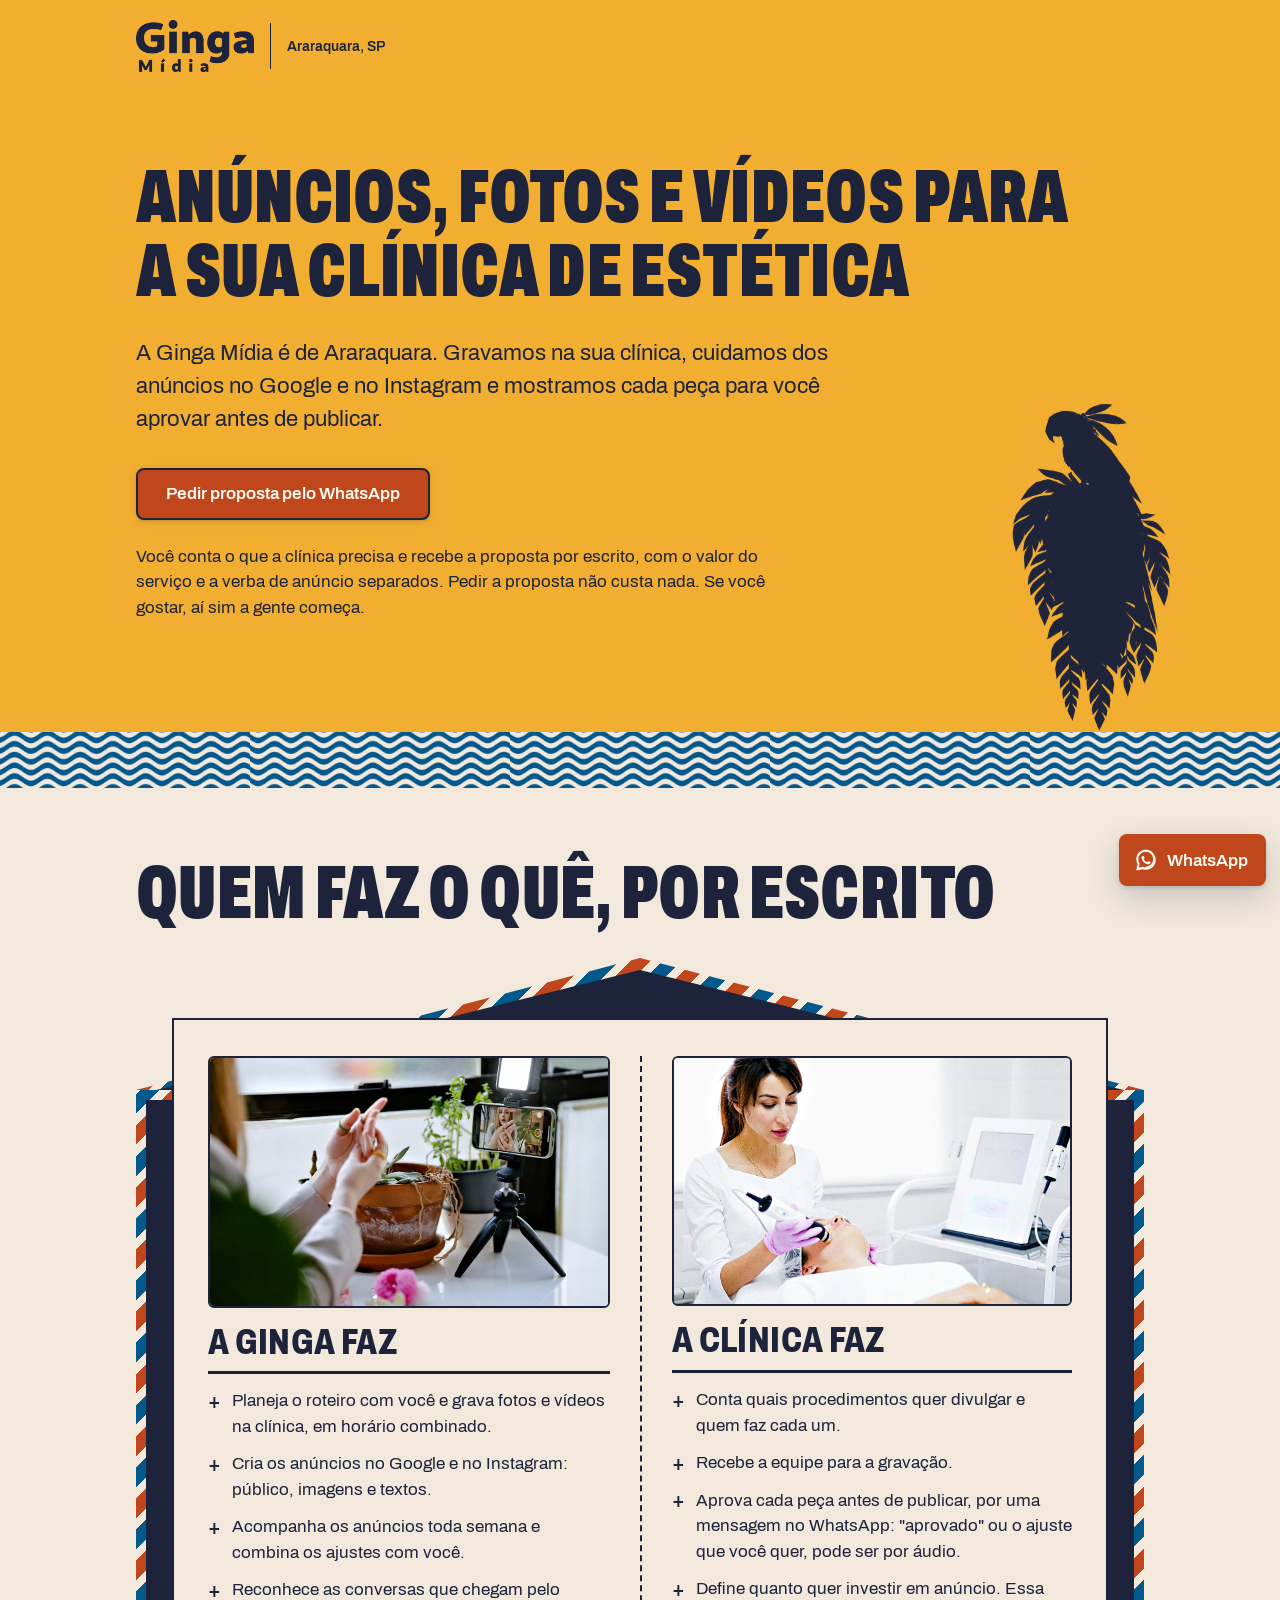
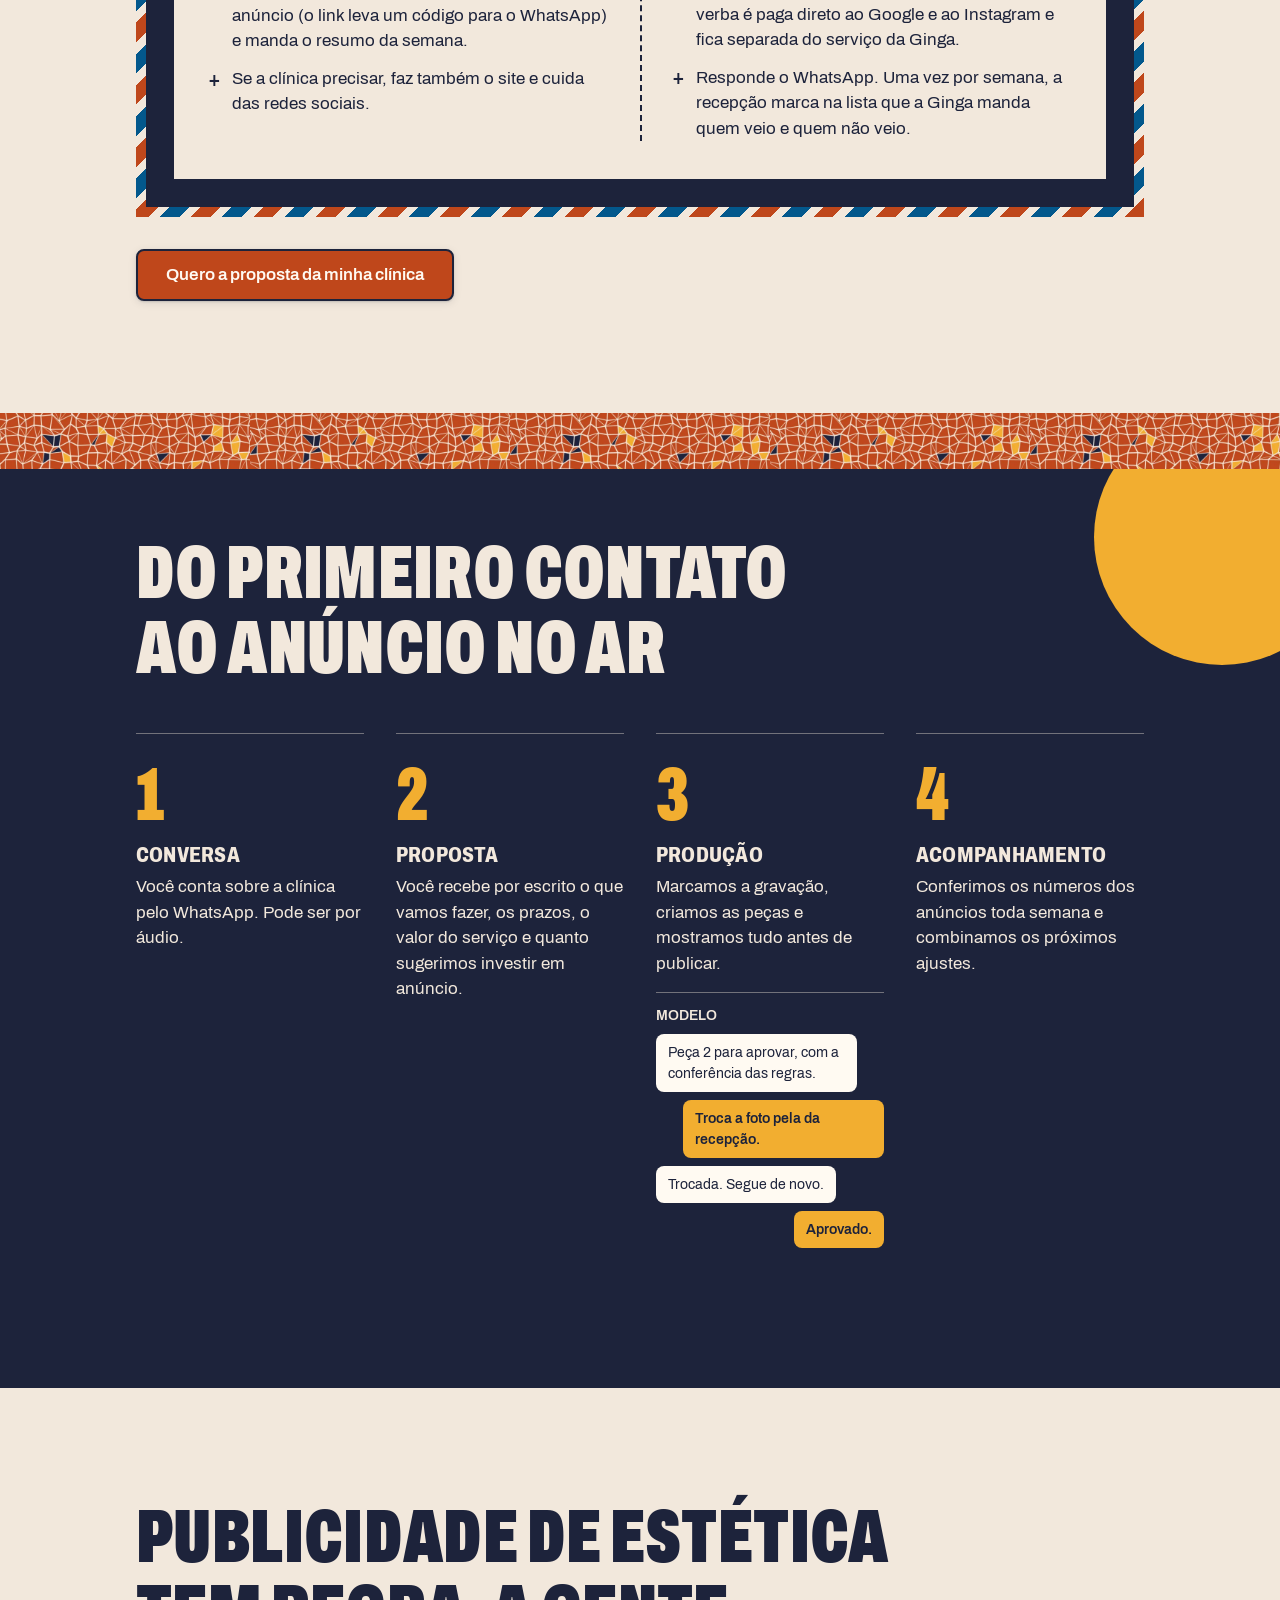
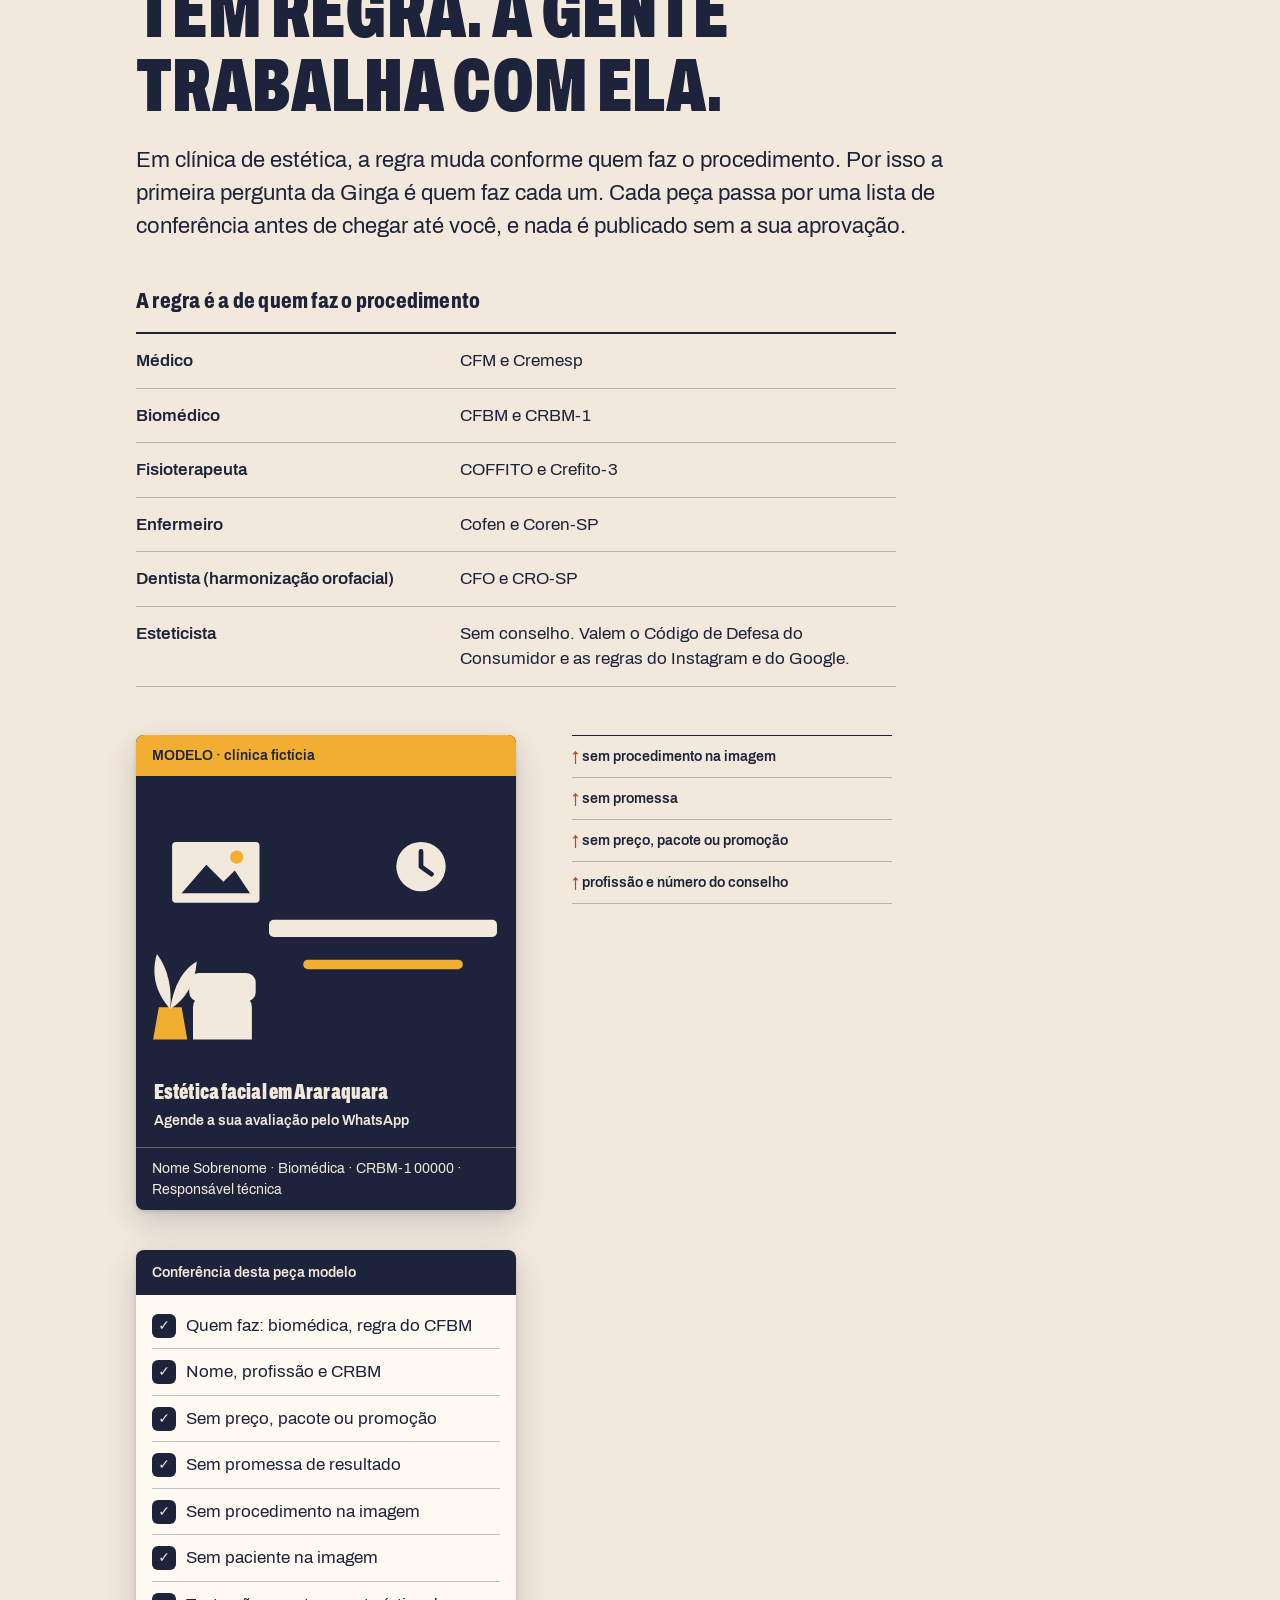
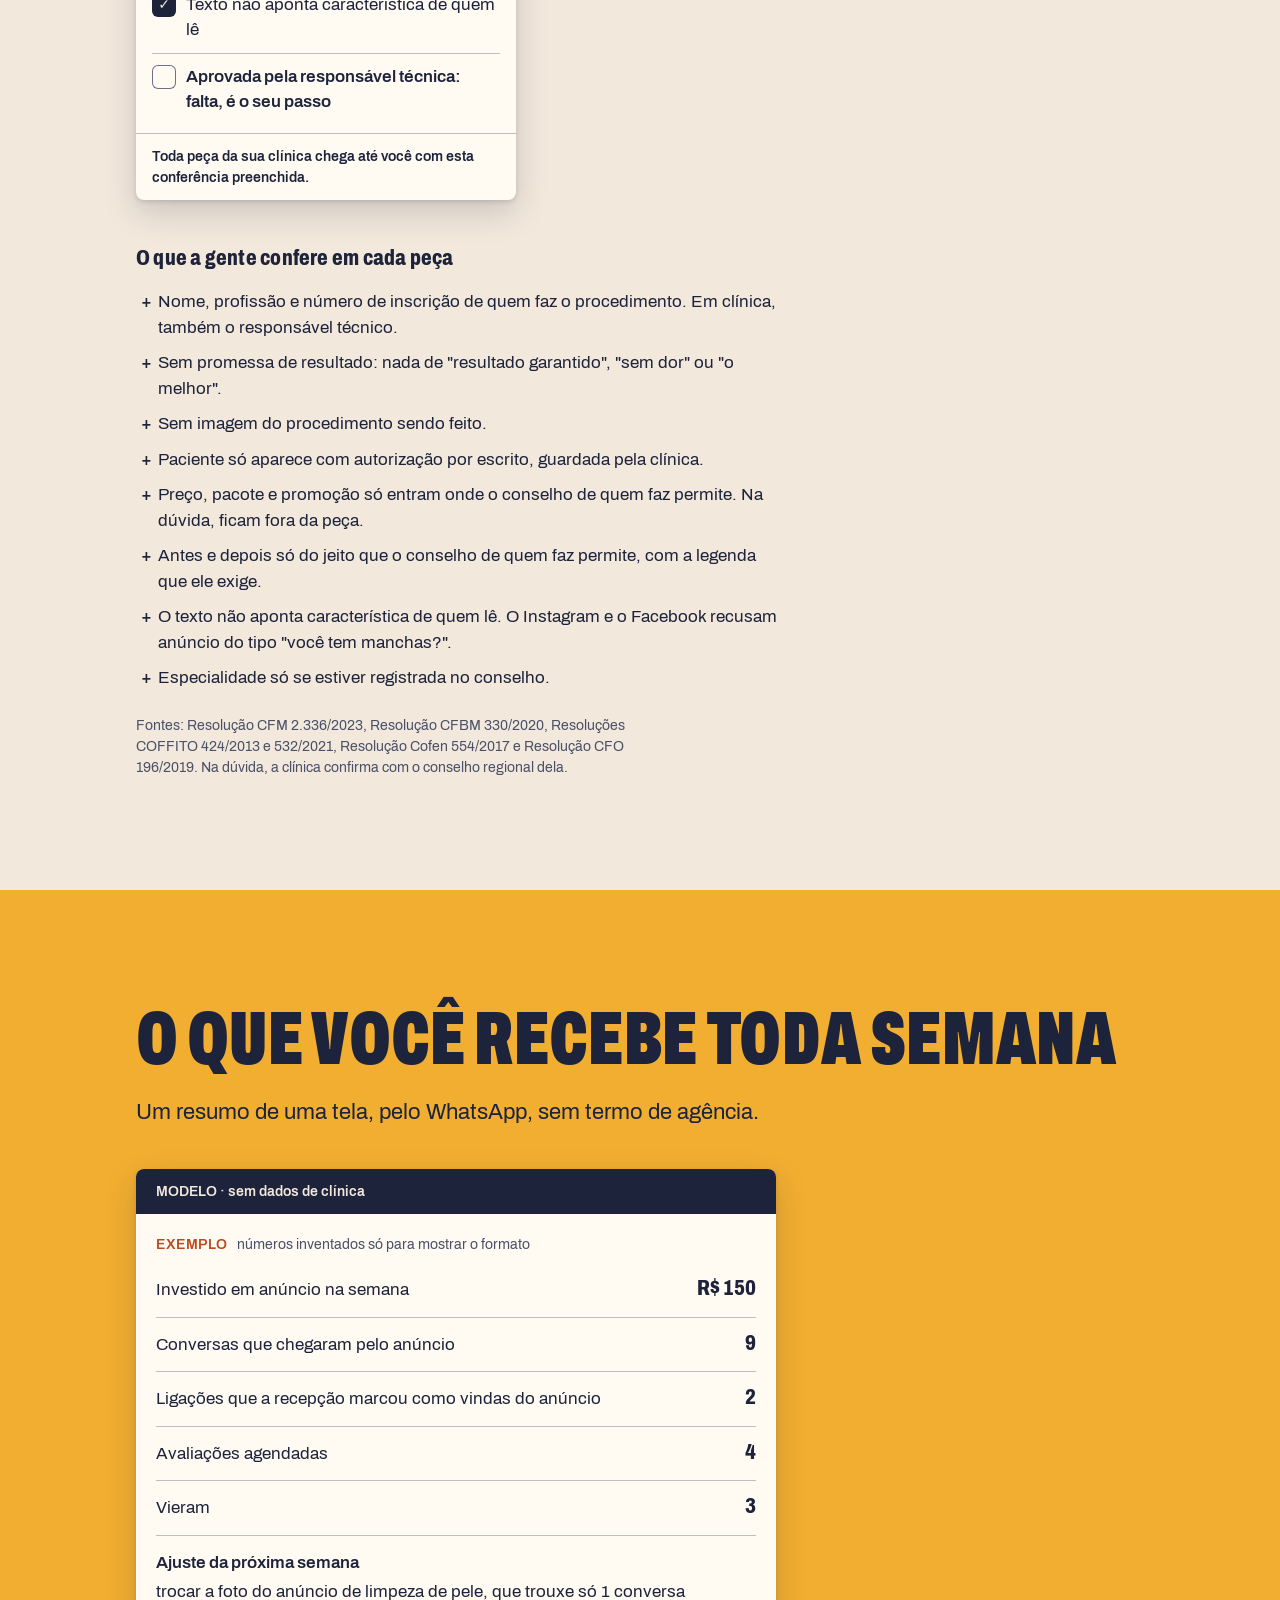
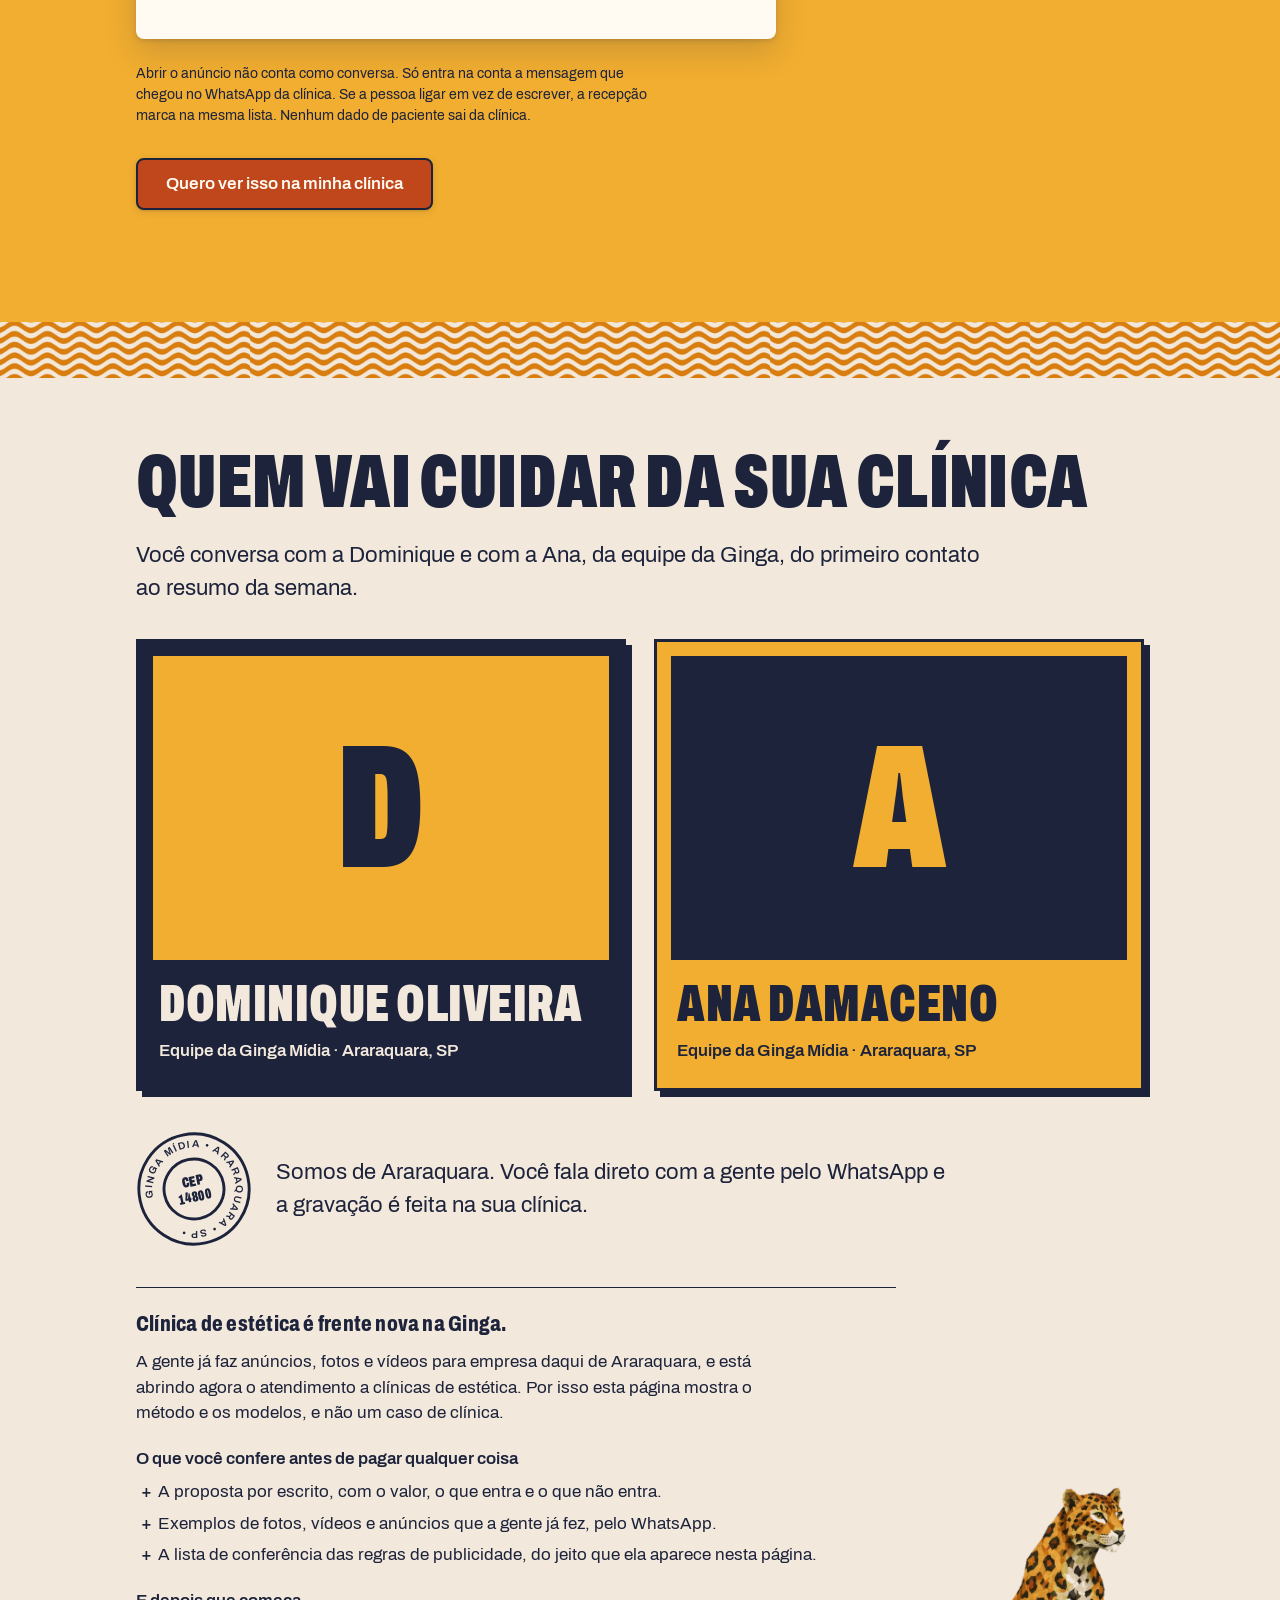
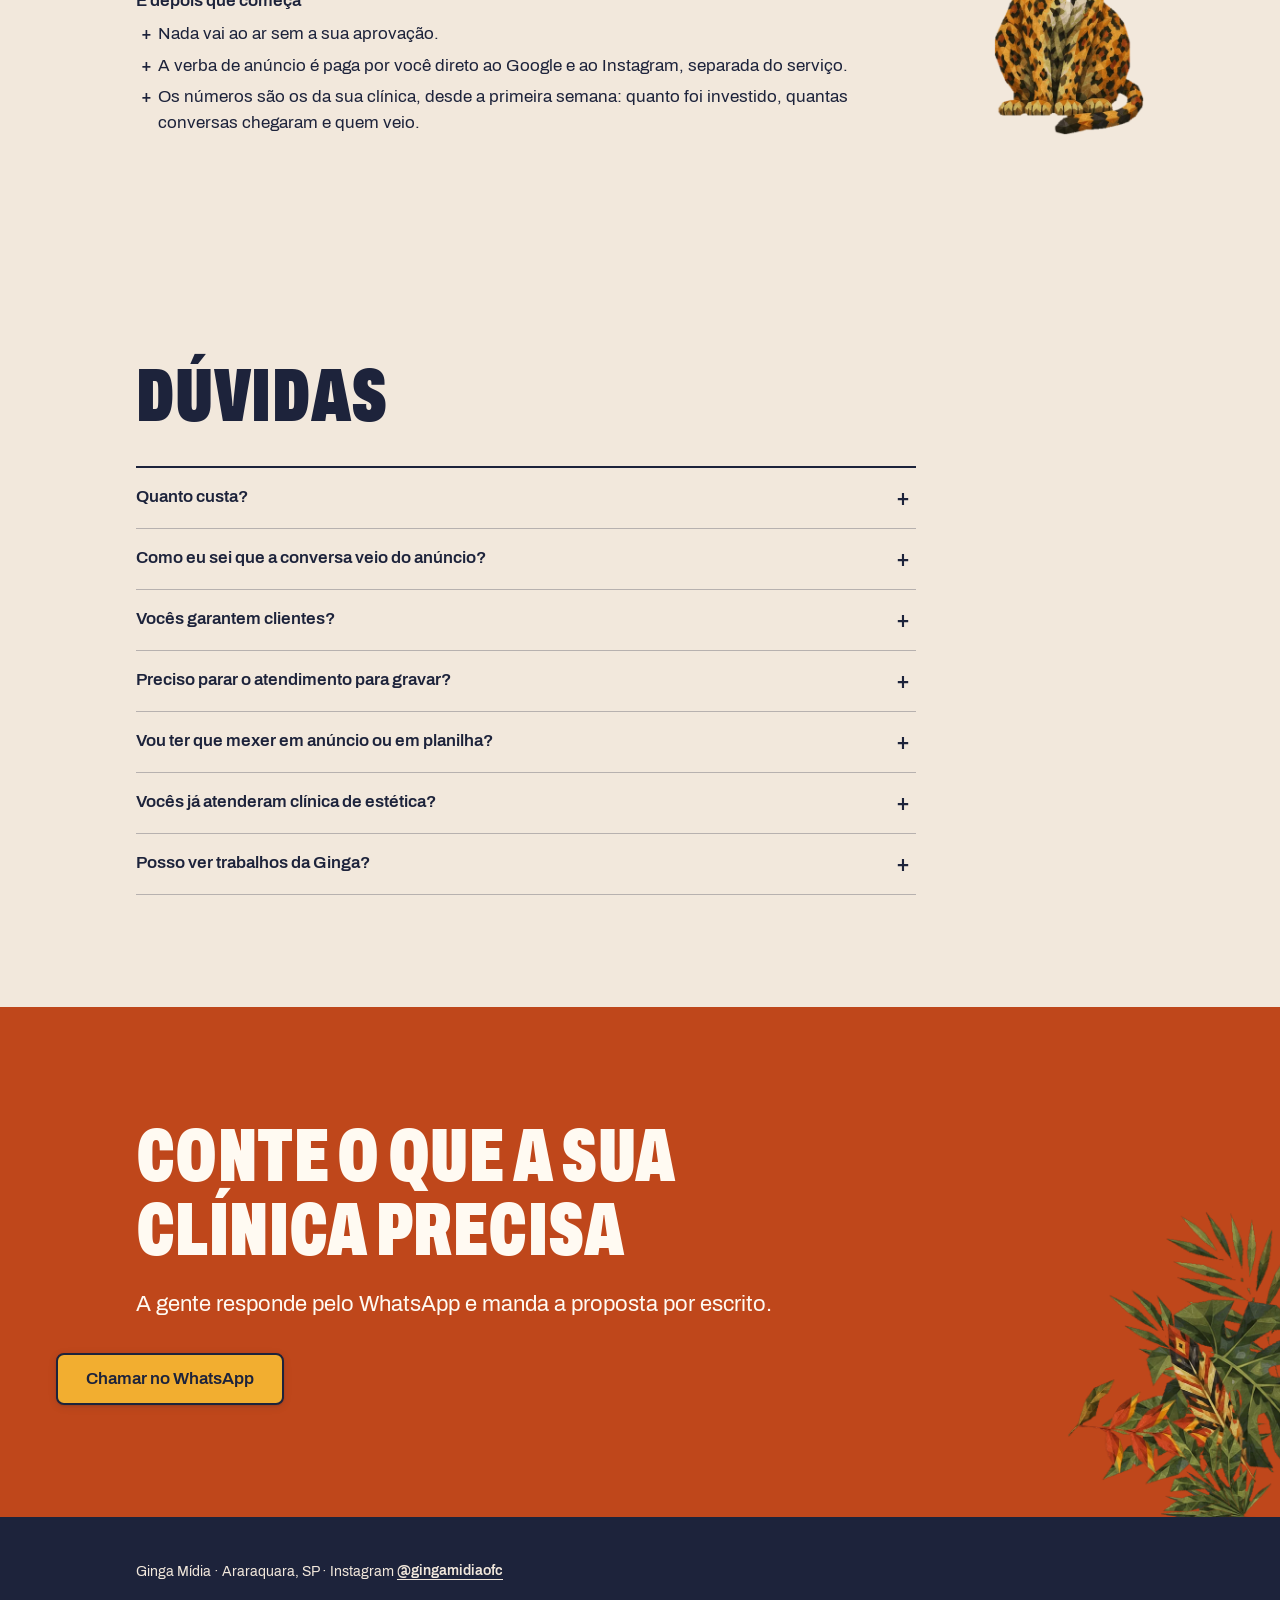
==== commit 44d95f6d: "Devolve ao site o formulário em carta de correio aéreo e as fichas da equipe em cartão O formulário " ====
--- a/estetica/index.html
+++ b/estetica/index.html
@@ -54,6 +54,7 @@
             <h2 id="titulo-proposta" class="titulo">Quem faz o quê, por escrito</h2>
 
             <div class="envelope">
+                <div class="envelope-aba" aria-hidden="true"></div>
                 <div class="envelope-corpo">
                     <div class="folha">
                         <div class="lista-lado">
@@ -232,6 +233,14 @@
             </ul>
 
             <div class="equipe-linha">
+                <svg class="carimbo" viewBox="0 0 120 120" aria-hidden="true" focusable="false">
+                    <defs><path id="circuloCarimbo" d="M60,60 m-43,0 a43,43 0 1,1 86,0 a43,43 0 1,1 -86,0"/></defs>
+                    <circle cx="60" cy="60" r="57" class="carimbo-fundo"/>
+                    <circle cx="60" cy="60" r="31" class="carimbo-linha"/>
+                    <text class="carimbo-texto"><textPath href="#circuloCarimbo">GINGA MÍDIA • ARARAQUARA • SP •</textPath></text>
+                    <text class="carimbo-centro" x="60" y="57" text-anchor="middle">CEP</text>
+                    <text class="carimbo-centro" x="60" y="73" text-anchor="middle">14800</text>
+                </svg>
                 <p class="equipe-local">Somos de Araraquara. Você fala direto com a gente pelo WhatsApp e a gravação é feita na sua clínica.</p>
             </div>
 
--- a/estilo/landing.css
+++ b/estilo/landing.css
@@ -223,29 +223,62 @@
 /* ================= #2 QUEM FAZ O QUÊ (duas listas com fios) ================= */
 .proposta { padding-top: calc(clamp(40px, 5vw, 56px) + var(--respiro) * .6); }
 
-.envelope { margin-top: 40px; }
+/* o envelope de correio aéreo da identidade anterior: aba aberta e borda listrada vermelho, creme e azul */
+:root {
+    --listras: repeating-linear-gradient(-45deg,
+        var(--vermelho) 0 14px, var(--branco) 14px 22px,
+        var(--azul) 22px 36px, var(--branco) 36px 44px);
+}
+.envelope {
+    --aba: clamp(64px, 15vw, 132px);
+    position: relative;
+    margin-top: calc(var(--aba) + 28px);
+}
+
+/* aba aberta do envelope: triângulo listrado com o miolo azul escuro */
+.envelope-aba {
+    position: absolute;
+    left: 0;
+    right: 0;
+    bottom: 100%;
+    height: var(--aba);
+    background: var(--listras);
+    clip-path: polygon(0 100%, 50% 0, 100% 100%);
+}
+.envelope-aba::after {
+    content: "";
+    position: absolute;
+    inset: 12px 20px 0;
+    background: var(--cor-texto);
+    clip-path: polygon(0 100%, 50% 0, 100% 100%);
+}
+
+/* corpo: borda listrada de correio aéreo e o fundo azul escuro de dentro */
+.envelope-corpo {
+    position: relative;
+    border: 10px solid transparent;
+    background:
+        linear-gradient(var(--cor-texto), var(--cor-texto)) padding-box,
+        var(--listras) border-box;
+    padding: 0 8px 12px;
+}
+
+/* a folha creme sai do envelope por cima da aba */
 .folha {
+    position: relative;
+    z-index: 1;
+    margin-top: calc(var(--aba) * -0.62);
+    padding: 26px 20px 28px;
+    background: var(--cor-fundo);
+    border: 2px solid var(--cor-texto);
     display: grid;
-    gap: 32px;
+    gap: 30px;
     align-items: start;
 }
 
-/* cada lista é um selo serrilhado (picote da identidade antiga): face colorida e bloco creme com fios */
-.lista-lado {
-    --furo: 7px;
-    --fundo: var(--campo-laranja);
-    padding: calc(var(--furo) * 2 - 4px);
-    background:
-        radial-gradient(var(--furo), #0000 98%, var(--fundo)) round
-            calc(var(--furo) * -1.5) calc(var(--furo) * -1.5) / calc(var(--furo) * 3) calc(var(--furo) * 3),
-        linear-gradient(var(--fundo) 0 0) no-repeat 50% / calc(100% - var(--furo) * 3) calc(100% - var(--furo) * 3);
-    filter: drop-shadow(0 1px 1px rgba(29, 35, 59, .25)) drop-shadow(0 6px 10px rgba(29, 35, 59, .12));
-}
-.lista-clinica { --fundo: var(--campo-amarelo); }
-
-/* janela do selo postal com foto de banco de imagens (Imagens/Fotos dos selos), moldura fina como a do bloco creme */
+/* foto de banco de imagens (Imagens/Fotos dos selos) no alto de cada lista, com moldura fina */
 .lista-lado .selo-imagem {
-    margin: 4px 4px 0;
+    margin: 0 0 16px;
     aspect-ratio: 16 / 10;
     overflow: hidden;
     border: 2px solid var(--cor-texto);
@@ -254,22 +287,34 @@
 }
 .lista-lado .selo-imagem img { display: block; width: 100%; height: 100%; object-fit: cover; }
 
-.lista-titulo { padding: 14px 14px 12px; color: var(--cor-texto); }
-
-.lista-lado ul {
-    list-style: none;
-    display: grid;
-    margin: 0 4px 4px;
-    padding: 4px 16px;
-    background: var(--cor-papel);
-    border: 2px solid var(--cor-texto);
-    border-radius: var(--raio-pequeno);
-}
-.lista-lado li { padding: 12px 0; border-bottom: 1px solid var(--cor-fio); }
-.lista-lado li:last-child { border-bottom: 0; }
+.lista-titulo {
+    font-size: clamp(1.75rem, 1.2rem + 2.4vw, 2.25rem);
+    line-height: 1.05;
+    padding-bottom: 10px;
+    border-bottom: 3px solid var(--cor-texto);
+    color: var(--cor-texto);
+}
+
+.lista-lado ul { list-style: none; margin-top: 14px; display: grid; gap: 12px; }
+.lista-lado li { position: relative; padding-left: 24px; }
+.lista-lado li::before {
+    content: "+";
+    position: absolute;
+    left: 0;
+    top: -.06em;
+    font-weight: 600;
+    font-size: 1.15em;
+}
 
 @media (min-width: 760px) {
-    .folha { grid-template-columns: 1fr 1fr; gap: clamp(40px, 7vw, 96px); }
+    .folha {
+        grid-template-columns: 1fr 1fr;
+        gap: 0;
+        padding: 36px 34px 38px;
+    }
+    .lista-lado:first-child { padding-right: 30px; }
+    .lista-clinica { padding-left: 30px; border-left: 2px dashed var(--cor-texto); }
+    .envelope-corpo { padding: 0 26px 26px; }
 }
 
 /* ================= #3 PASSOS (campo escuro) ================= */
@@ -457,58 +502,57 @@
 .resumo-ajuste dd { font: 400 var(--t-texto)/var(--entrelinha-texto) var(--fonte-texto); margin-top: 4px; }
 
 /* ================= #6 QUEM ATENDE ================= */
-/* as duas fichas no mesmo nível, sem cargo: linhas editoriais com fio, foto em campo de cor */
+/* fichas grandes da equipe da Ginga: as duas no mesmo nível, sem cargo, em cartão com sombra deslocada */
 .time {
     list-style: none;
-    margin-top: 40px;
+    margin-top: 34px;
     display: grid;
-    gap: 32px;
+    gap: 22px;
 }
 
 .ficha-time {
     display: flex;
     flex-direction: column;
-    gap: 16px;
-    padding-top: 20px;
-    border-top: 2px solid var(--cor-fio-forte);
+    border: 3px solid var(--cor-texto);
+    box-shadow: 6px 6px 0 var(--cor-texto);
     min-width: 0;
 }
+.ficha-time-azul { background: var(--cor-texto); color: var(--cor-fundo); }
+.ficha-time-amarela { background: var(--campo-amarelo); color: var(--cor-texto); }
 
 /* inicial do nome no lugar da foto, enquanto a foto não chega */
 .ficha-time-inicial {
     aspect-ratio: 3 / 2;
-    max-height: 260px;
-    border-radius: var(--raio);
+    margin: 14px 14px 0;
     display: grid;
     place-items: center;
     font-family: var(--fonte-titulo);
     font-stretch: 62.5%;
     font-weight: 900;
-    font-size: var(--t-cartaz);
+    font-size: clamp(7rem, 34vw, 11rem);
     line-height: 1;
 }
-.ficha-time-azul .ficha-time-inicial { background: var(--campo-escuro); color: var(--sobre-campo-escuro); }
-.ficha-time-amarela .ficha-time-inicial { background: var(--campo-amarelo); color: var(--sobre-campo-amarelo); }
-
-.ficha-time-foto { aspect-ratio: 1 / 1; border-radius: var(--raio); overflow: hidden; }
+.ficha-time-azul .ficha-time-inicial { background: var(--campo-amarelo); color: var(--cor-texto); }
+.ficha-time-amarela .ficha-time-inicial { background: var(--cor-texto); color: var(--campo-amarelo); }
+
+.ficha-time-foto { aspect-ratio: 1 / 1; margin: 14px 14px 0; }
 .ficha-time-foto img { width: 100%; height: 100%; object-fit: cover; }
 
+.ficha-time-texto { padding: 18px 20px 24px; }
 .ficha-time-nome {
     font-family: var(--fonte-titulo);
     font-stretch: 62.5%;
     font-weight: 900;
     text-transform: uppercase;
-    font-size: var(--t-titulo);
-    line-height: var(--entrelinha-titulo);
-    letter-spacing: .005em;
-}
-.ficha-time-equipe { margin-top: 8px; font-size: var(--t-rotulo); font-weight: 600; color: var(--cor-texto-suave); }
-.ficha-time-frase { margin-top: 12px; }
+    font-size: clamp(2.25rem, 1.4rem + 3.6vw, 3.25rem);
+    line-height: 1;
+}
+.ficha-time-equipe { margin-top: 8px; font-size: var(--t-texto); font-weight: 600; }
+.ficha-time-frase { margin-top: 12px; font-size: var(--t-texto); }
 
 @media (min-width: 640px) {
-    .time { grid-template-columns: 1fr 1fr; gap: 48px; }
+    .time { grid-template-columns: 1fr 1fr; gap: 28px; }
     .ficha-time-foto { aspect-ratio: 4 / 5; }
-    .ficha-time-inicial { max-height: none; aspect-ratio: 16 / 9; }
 }
 
 .equipe { padding-top: calc(clamp(40px, 5vw, 56px) + var(--respiro) * .6); }
@@ -525,8 +569,26 @@
 }
 @media (min-width: 1200px) { .equipe::after { display: block; } }
 
-.equipe-linha { margin-top: 48px; }
-.equipe-local { max-width: var(--leitura); font-size: var(--t-destaque); }
+.equipe-linha {
+    margin-top: 40px;
+    display: flex;
+    align-items: center;
+    gap: 18px 24px;
+}
+.equipe-local { max-width: 52ch; font-size: var(--t-destaque); }
+
+/* carimbo de Araraquara, parado (o mesmo do site da Ginga) */
+.carimbo {
+    width: 116px;
+    height: 116px;
+    flex: 0 0 auto;
+    color: var(--cor-texto);
+    transform: rotate(-12deg);
+}
+.carimbo-fundo { fill: var(--cor-fundo); stroke: currentColor; stroke-width: 3; }
+.carimbo-linha { fill: none; stroke: currentColor; stroke-width: 3; }
+.carimbo-texto { font: 600 10.5px var(--fonte-texto); letter-spacing: 1.6px; fill: currentColor; }
+.carimbo-centro { font: 900 15px var(--fonte-titulo); font-stretch: 62.5%; fill: currentColor; }
 
 .caixa-frente {
     margin-top: 40px;
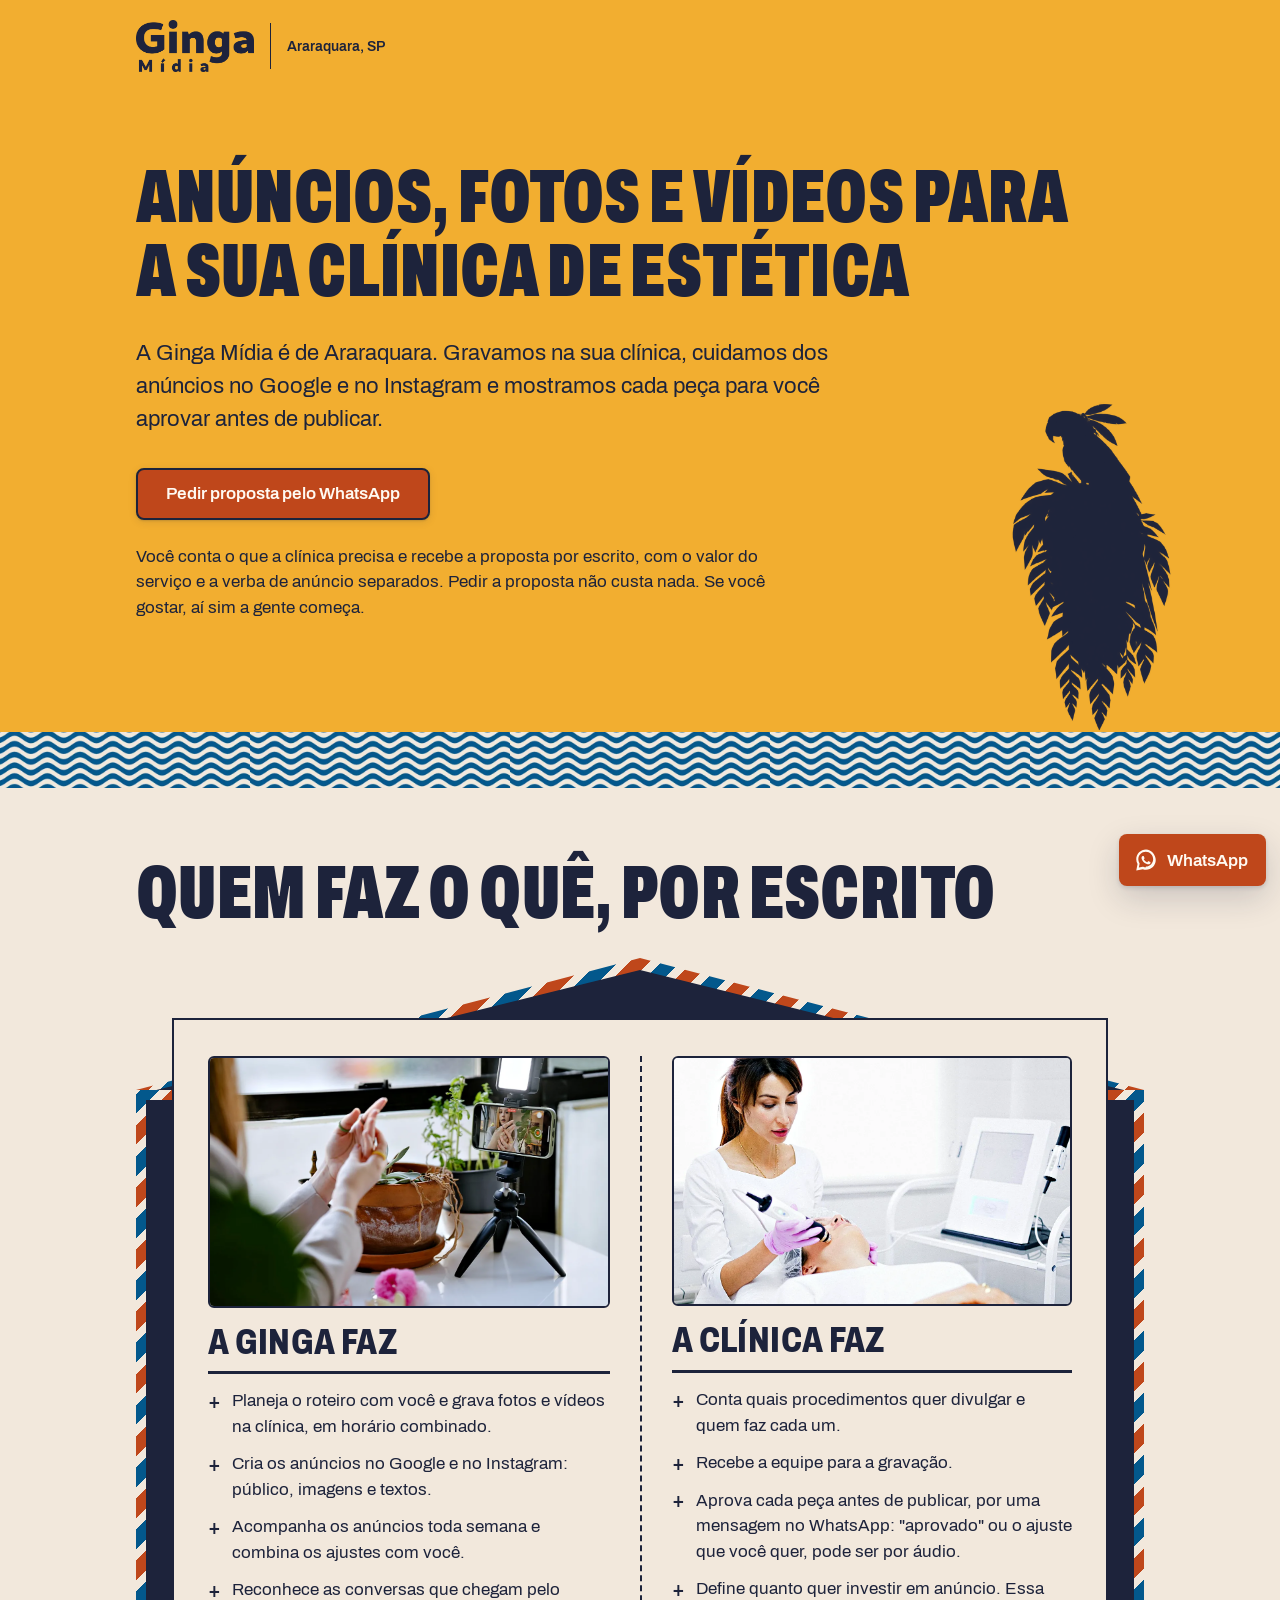
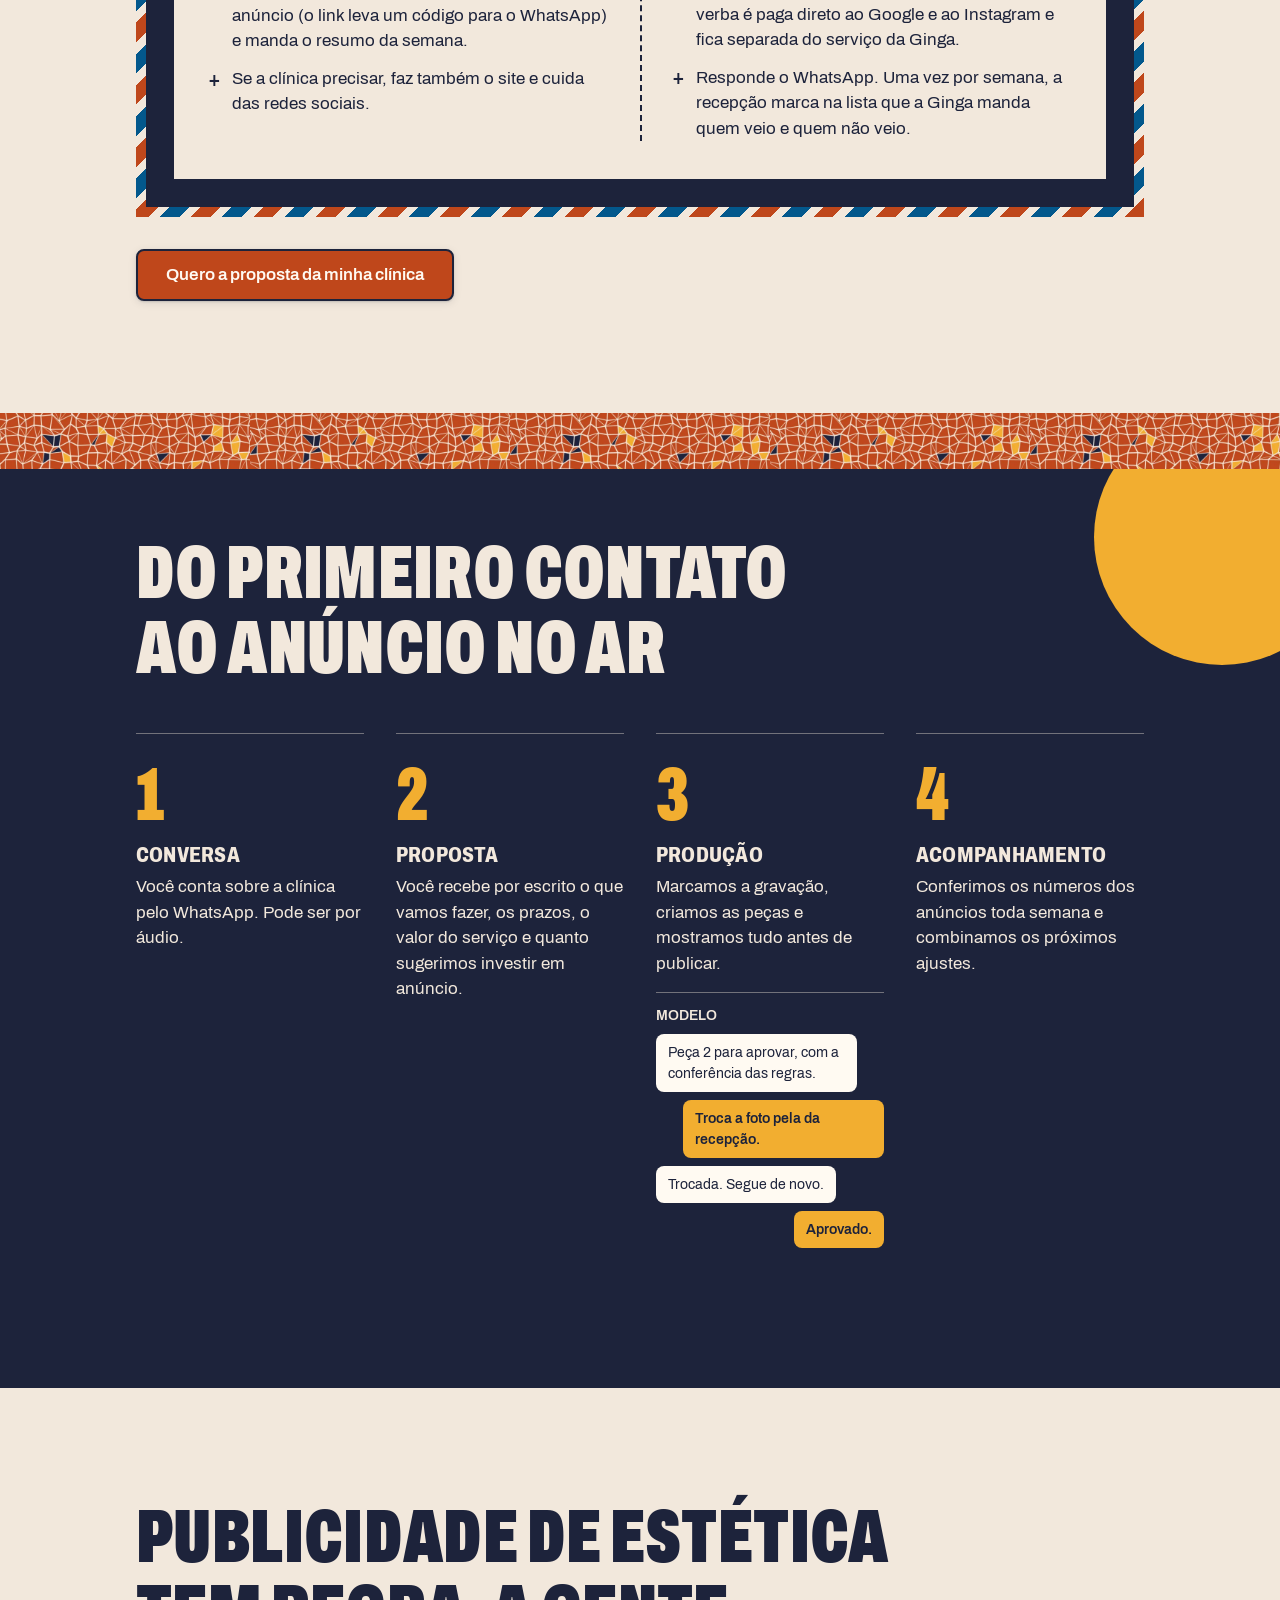
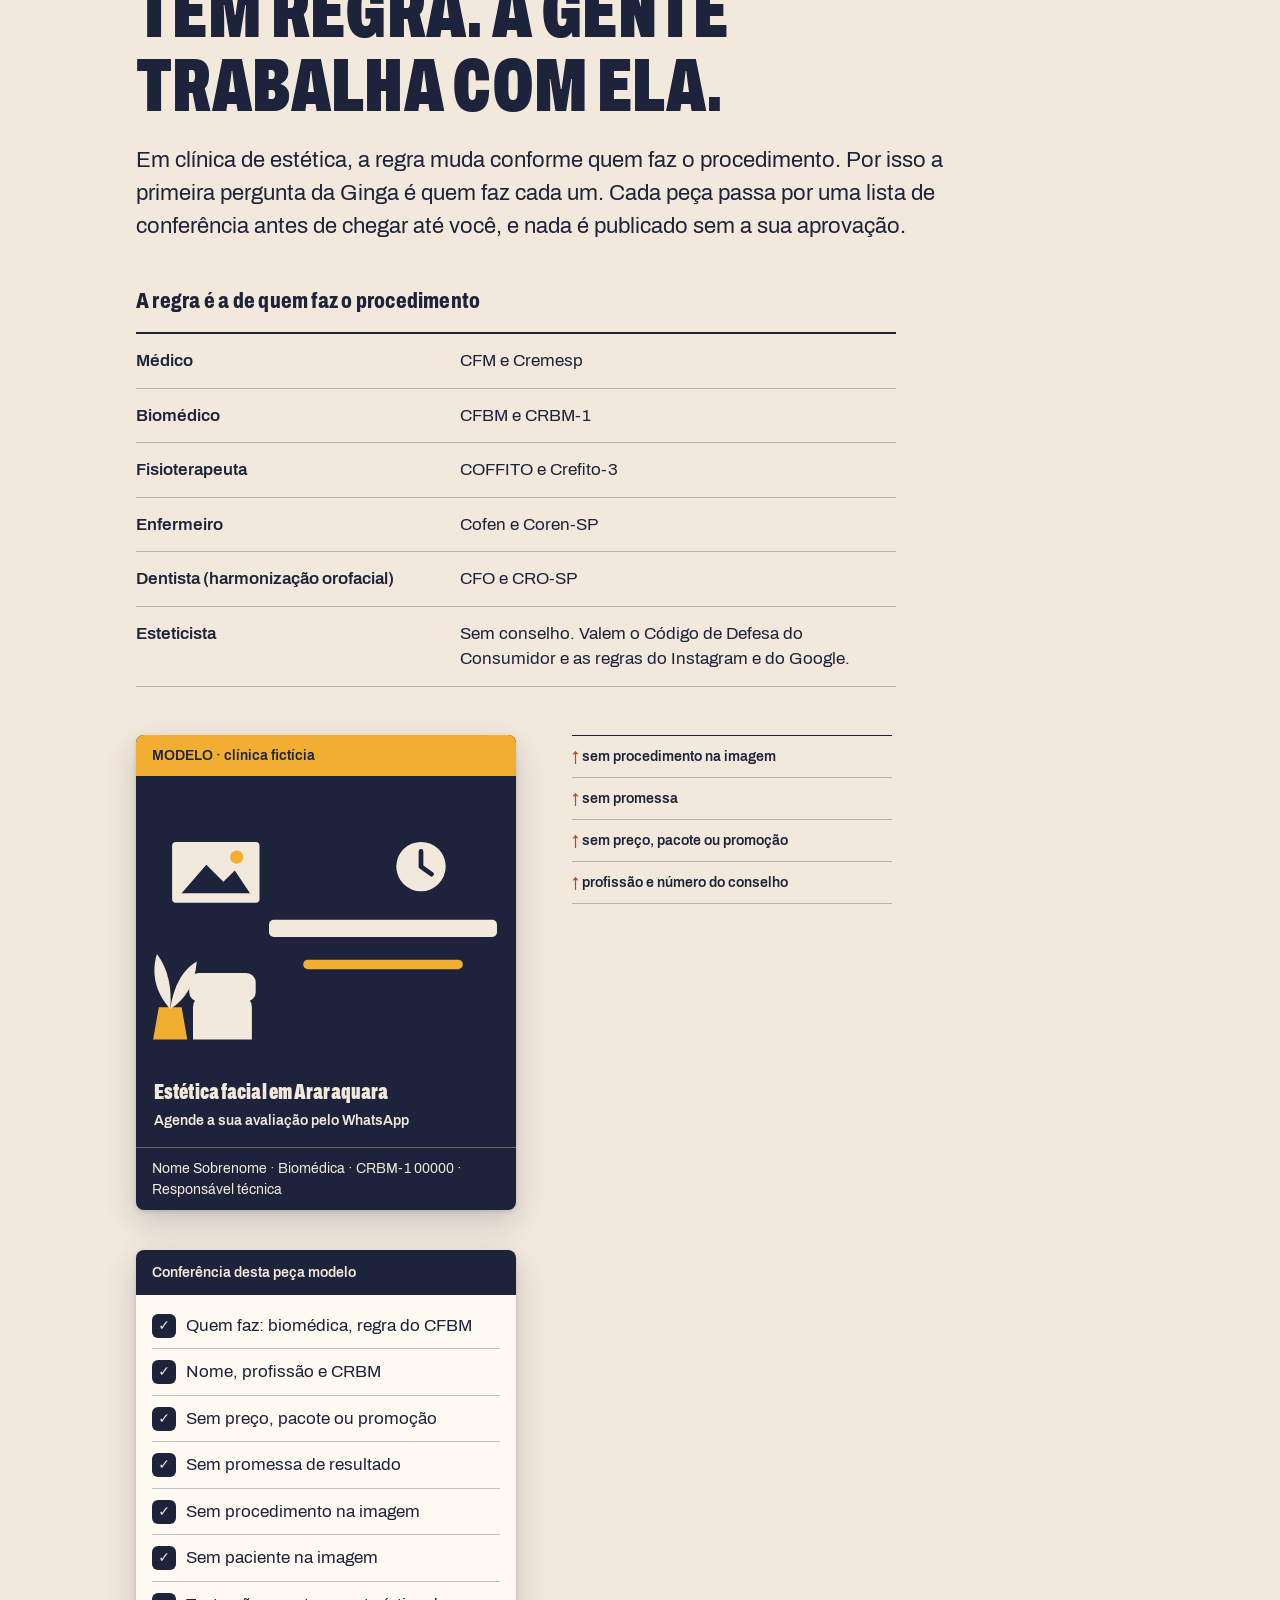
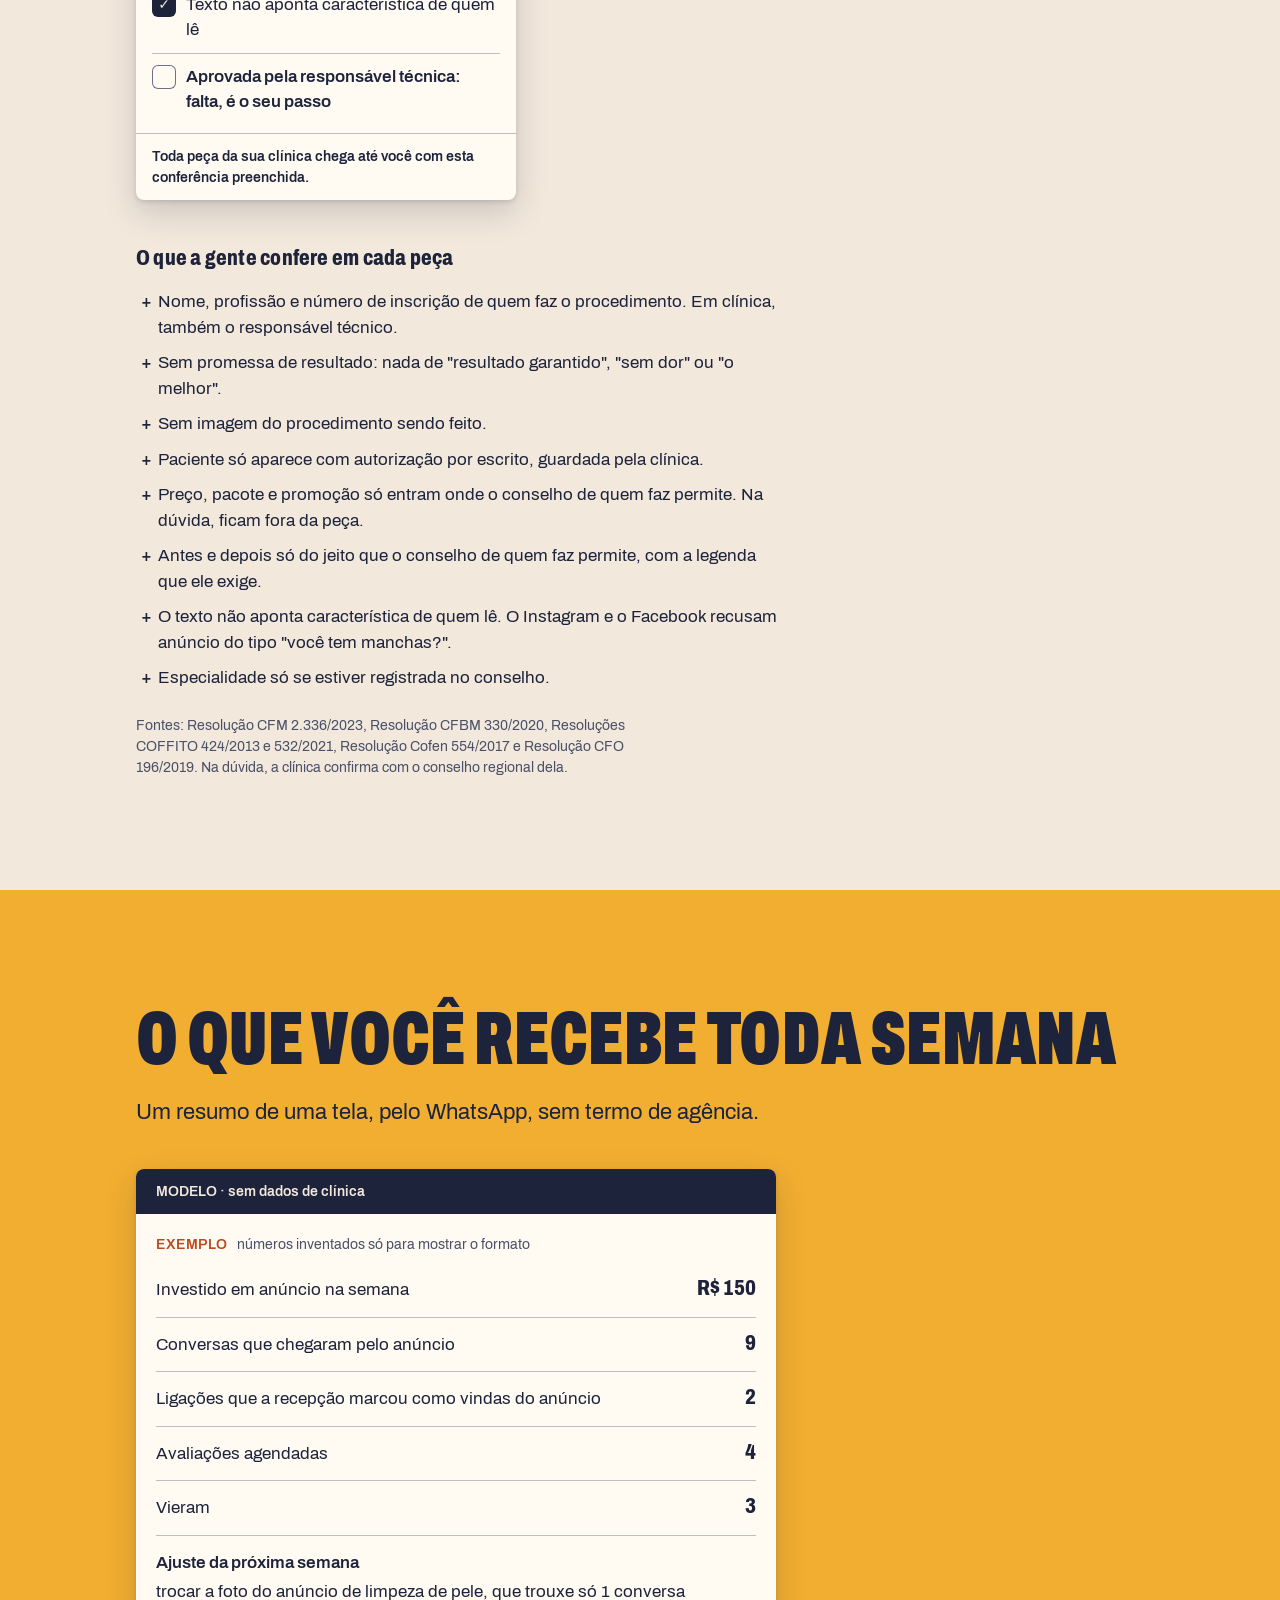
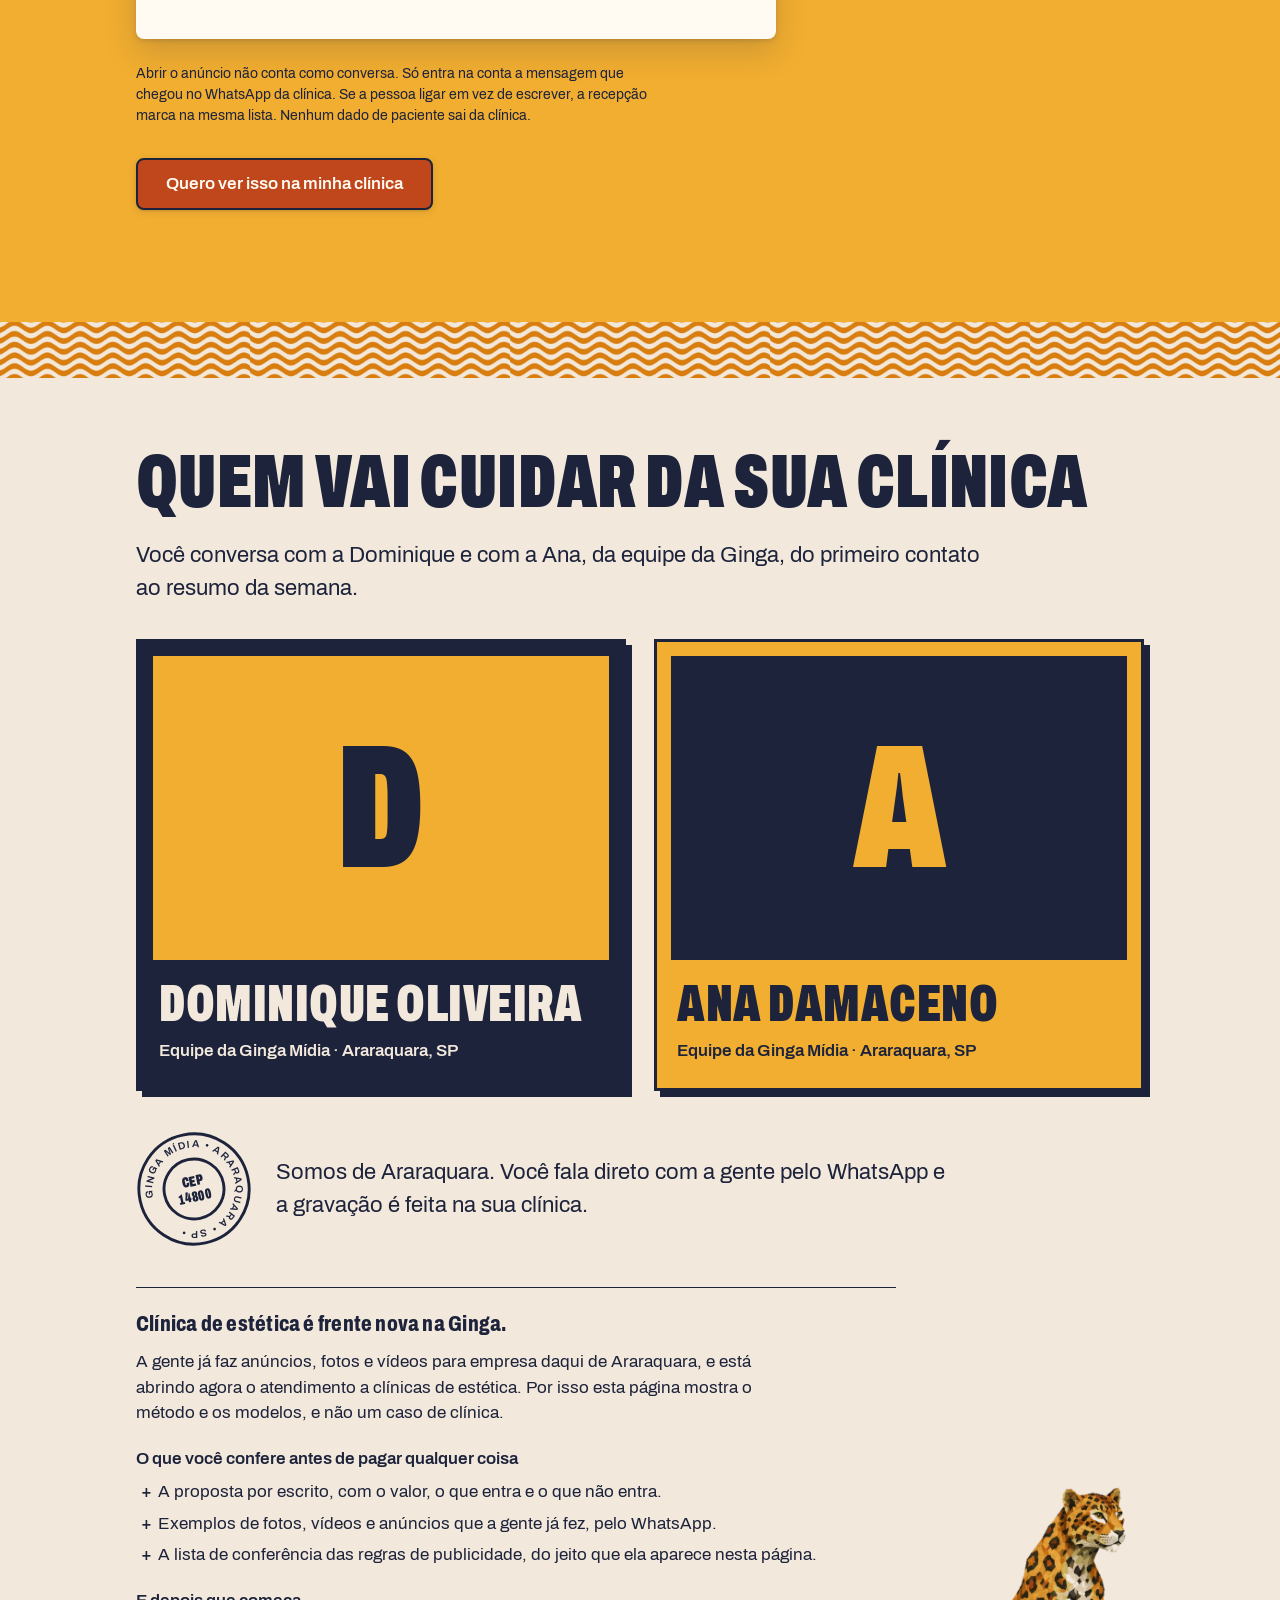
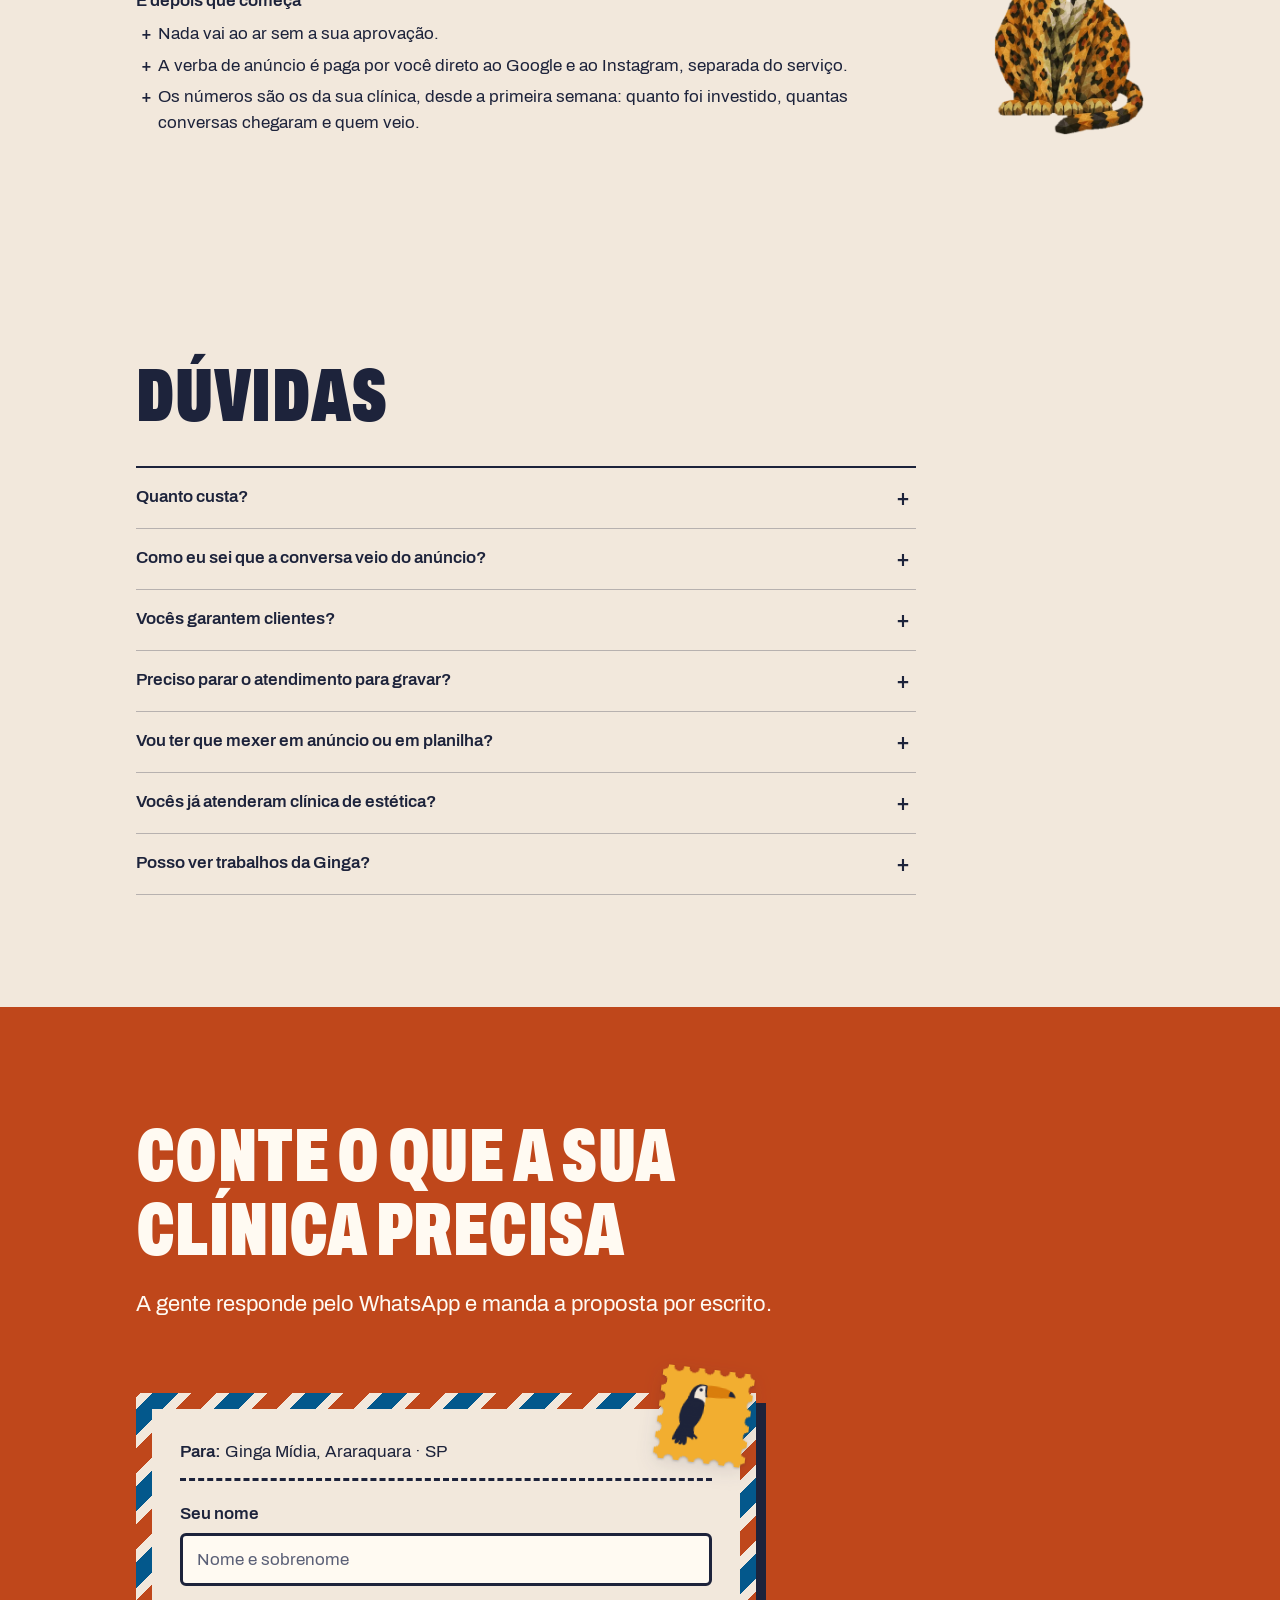
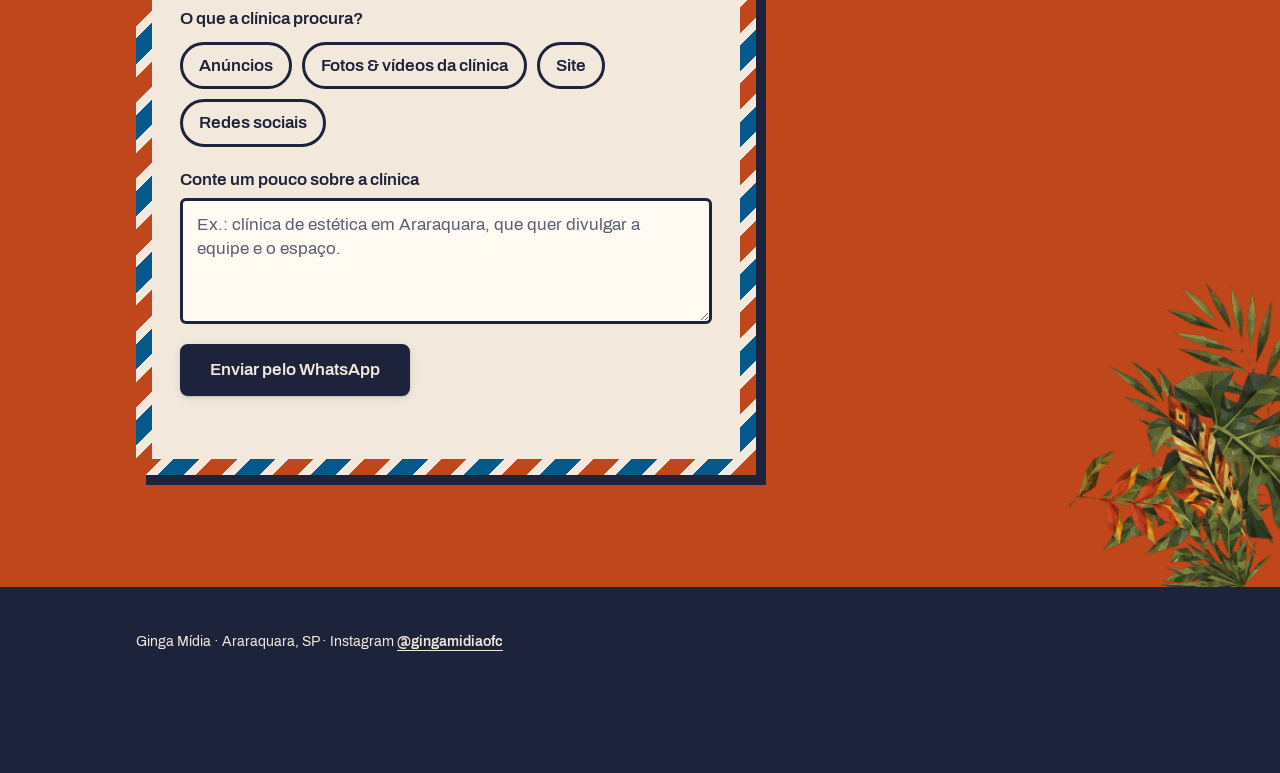
==== commit ddb259ed: "Põe o formulário em carta nas landings de odonto e estética O bloco entra na chamada final, depois d" ====
--- a/estetica/index.html
+++ b/estetica/index.html
@@ -301,10 +301,42 @@
         <section class="secao final" aria-labelledby="titulo-final">
             <h2 id="titulo-final" class="titulo">Conte o que a sua clínica precisa</h2>
             <p class="texto-largo">A gente responde pelo WhatsApp e manda a proposta por escrito.</p>
-            <a class="botao botao-final zap" href="https://wa.me/5516996076565?text=Ol%C3%A1%21%20Tenho%20uma%20cl%C3%ADnica%20de%20est%C3%A9tica%20e%20quero%20uma%20proposta%20da%20Ginga.%20%28c%C3%B3digo%20estetica%29" target="_blank" rel="noopener">Chamar no WhatsApp</a>
+            <div class="final-carta">
+                <form class="formulario" id="formContato" data-origem="página de clínicas de estética" data-codigo="estetica" novalidate>
+                    <div class="selo-colado" aria-hidden="true">
+                        <div class="selo-face"><img src="../Imagens/Tucano-ginga.webp" alt="" width="449" height="466"></div>
+                    </div>
+                    <p class="envelope-para"><strong>Para:</strong> Ginga Mídia, Araraquara · SP</p>
+
+                    <label for="nome">Seu nome</label>
+                    <input type="text" id="nome" name="nome" placeholder="Nome e sobrenome" autocomplete="name" required>
+
+                    <fieldset class="opcoes">
+                        <legend>O que a clínica procura?</legend>
+                        <label class="opcao"><input type="checkbox" name="servico" value="Anúncios"><span>Anúncios</span></label>
+                        <label class="opcao"><input type="checkbox" name="servico" value="Fotos e vídeos da clínica"><span>Fotos &amp; vídeos da clínica</span></label>
+                        <label class="opcao"><input type="checkbox" name="servico" value="Site"><span>Site</span></label>
+                        <label class="opcao"><input type="checkbox" name="servico" value="Redes sociais"><span>Redes sociais</span></label>
+                    </fieldset>
+
+                    <label for="mensagem">Conte um pouco sobre a clínica</label>
+                    <textarea id="mensagem" name="mensagem" rows="4" placeholder="Ex.: clínica de estética em Araraquara, que quer divulgar a equipe e o espaço."></textarea>
+
+                    <button type="submit" class="botao botao-escuro">Enviar pelo WhatsApp</button>
+                    <p class="form-aviso" id="formAviso" role="status"></p>
+                </form>
+            </div>
         </section>
 
     </main>
+
+    <!-- Janela da carta: abre em todo link para o WhatsApp, sem mostrar o número -->
+    <dialog class="modal-selo" id="modalSelo" aria-label="Pedir proposta">
+        <button class="modal-fechar" id="modalFechar" type="button" aria-label="Fechar">
+            <svg viewBox="0 0 24 24" width="22" height="22" aria-hidden="true"><path d="M6 6l12 12M18 6L6 18" stroke="currentColor" stroke-width="3" stroke-linecap="round"/></svg>
+        </button>
+        <div class="modal-conteudo modal-formulario" id="modalConteudo"></div>
+    </dialog>
 
     <footer class="rodape">
         <p>Ginga Mídia · Araraquara, SP · Instagram <a href="https://www.instagram.com/gingamidiaofc/" target="_blank" rel="noopener">@gingamidiaofc</a></p>
@@ -318,6 +350,7 @@
     </a>
 
     <script src="script.js"></script>
+    <script src="../landing-formulario.js"></script>
 </body>
 </html>
 <!-- Dominique-Oliveira-Claude🤖🧡 · landing page estética · 13/11/2026 -->
--- a/estilo/landing.css
+++ b/estilo/landing.css
@@ -688,6 +688,141 @@
 @media (hover: hover) { .whats-flutuante:hover { transform: translateY(-2px); } }
 .whats-flutuante:active { transform: scale(.97); }
 
+/* ================= FORMULÁRIO EM CARTA ================= */
+/* A mesma carta de correio aéreo do início (estilo/styles.css), no bloco da chamada final e na janela do
+   WhatsApp. Só Archivo, sem tarja inclinada, estrelinha ou contorno. O número nunca aparece na tela. */
+.final > .final-carta { margin-top: 72px; }
+.formulario {
+    position: relative;
+    max-width: 620px;
+    background-color: var(--cor-fundo);
+    color: var(--cor-texto);
+    padding: 30px 28px 26px;
+    border: 16px solid transparent;
+    border-image: repeating-linear-gradient(-45deg,
+        var(--vermelho) 0 18px, var(--branco) 18px 27px,
+        var(--azul) 27px 45px, var(--branco) 45px 54px) 16;
+    background-clip: padding-box;
+    box-shadow: 10px 10px 0 var(--cor-texto);
+    display: flex;
+    flex-direction: column;
+}
+/* selo colado: picote amarelo com o tucano, torto no canto da carta */
+.selo-colado {
+    --furo: 5px;
+    --fundo: var(--campo-amarelo);
+    position: absolute;
+    top: -40px; right: -10px;
+    width: 92px;
+    padding: calc(var(--furo) * 2 - 4px);
+    background:
+        radial-gradient(var(--furo), #0000 98%, var(--fundo)) round
+            calc(var(--furo) * -1.5) calc(var(--furo) * -1.5) / calc(var(--furo) * 3) calc(var(--furo) * 3),
+        linear-gradient(var(--fundo) 0 0) no-repeat 50% / calc(100% - var(--furo) * 3) calc(100% - var(--furo) * 3);
+    filter: drop-shadow(0 1px 1px rgba(29, 35, 59, .25)) drop-shadow(0 6px 10px rgba(29, 35, 59, .12));
+    transform: rotate(7deg);
+}
+.selo-colado .selo-face { display: block; padding: 8px; background-color: var(--fundo); }
+.selo-colado img { width: 100%; }
+
+.envelope-para { padding: 0 100px 14px 0; margin-bottom: 20px; border-bottom: 3px dashed var(--cor-texto); }
+.formulario label, .formulario legend { font-weight: 600; margin-bottom: 6px; }
+
+.opcoes { border: 0; padding: 0; margin: 0 0 20px; display: flex; flex-wrap: wrap; gap: 10px; }
+.opcoes legend { padding: 0; margin-bottom: 10px; }
+.formulario .opcao { position: relative; margin: 0; display: inline-flex; cursor: pointer; }
+.formulario .opcao input { position: absolute; opacity: 0; width: 1px; height: 1px; }
+.formulario .opcao span {
+    display: inline-flex; align-items: center; min-height: 44px;
+    padding: 8px 16px;
+    border: 3px solid var(--cor-texto);
+    border-radius: 999px;
+    font-weight: 600;
+    transition: transform var(--duracao) var(--ease-saida);
+}
+.formulario .opcao:active span { transform: scale(.97); }
+.formulario .opcao input:checked + span { background: var(--campo-amarelo); }
+.formulario .opcao input:checked + span::before { content: "✓ "; white-space: pre; }
+.formulario .opcao input:focus-visible + span { outline: 3px solid var(--cor-texto); outline-offset: 3px; }
+.formulario input[type="text"],
+.formulario textarea {
+    font: 400 var(--t-texto)/1.4 var(--fonte-texto);
+    color: var(--cor-texto);
+    background: var(--cor-papel);
+    border: 3px solid var(--cor-texto);
+    border-radius: var(--raio-pequeno);
+    padding: 12px 14px;
+    margin-bottom: 20px;
+    min-height: 48px;
+}
+.final .formulario :focus-visible,
+.formulario :focus-visible { outline-color: var(--cor-foco); }
+.formulario ::placeholder { color: #5b6077; }
+.formulario .botao,
+.final .formulario .botao {
+    align-self: flex-start;
+    margin-top: 0;
+    background: var(--cor-texto);
+    color: var(--cor-fundo);
+}
+.form-aviso { margin: 12px 0 0; font-weight: 600; min-height: 1.5em; color: var(--vermelho); }
+
+/* janela do WhatsApp: a mesma carta, sobre o fundo escurecido */
+body.modal-aberto { overflow: hidden; }
+.modal-selo {
+    width: 100%;
+    height: 100%;
+    max-width: none;
+    max-height: none;
+    margin: 0;
+    padding: 16px;
+    border: 0;
+    background: transparent;
+    overflow: hidden;
+}
+.modal-selo[open] { display: grid; place-items: center; }
+.modal-selo::backdrop {
+    background-color: rgba(29, 35, 59, .72);
+    animation: aparecer .2s var(--ease-saida);
+}
+.modal-selo.fechando::backdrop { animation: sumir .18s var(--ease-saida) forwards; }
+.modal-conteudo {
+    position: relative;
+    display: block;
+    overflow-y: auto;
+    overscroll-behavior: contain;
+    max-height: calc(100vh - 32px);
+    max-height: calc(100dvh - 32px);
+    animation: ampliar .22s var(--ease-saida);
+}
+.modal-selo.fechando .modal-conteudo { animation: reduzir .18s var(--ease-saida) forwards; }
+.modal-formulario { width: min(620px, 100%); padding: 64px 24px 40px 0; }
+.modal-formulario .selo-colado { top: auto; bottom: -34px; right: -6px; }
+.modal-formulario .formulario { padding: 22px 24px 20px; max-width: none; }
+.modal-formulario .envelope-para { padding-right: 0; padding-bottom: 10px; margin-bottom: 14px; }
+.modal-formulario .formulario input[type="text"], .modal-formulario .formulario textarea { margin-bottom: 14px; }
+.modal-formulario .opcoes { margin-bottom: 14px; }
+.modal-fechar {
+    position: absolute;
+    z-index: 5;
+    top: 16px; right: 16px;
+    width: 44px; height: 44px;
+    border-radius: var(--raio);
+    border: 1px solid var(--cor-fio-forte);
+    background-color: var(--cor-papel);
+    color: var(--cor-texto);
+    display: grid;
+    place-items: center;
+    cursor: pointer;
+    transition: transform var(--duracao) var(--ease-saida);
+}
+.modal-fechar:active { transform: scale(.97); }
+.modal-fechar:focus-visible { outline: 2px solid var(--cor-papel); outline-offset: 3px; }
+@keyframes ampliar { from { opacity: 0; transform: scale(.96); } to { opacity: 1; transform: none; } }
+@keyframes reduzir { to { opacity: 0; transform: scale(.97); } }
+@keyframes aparecer { from { opacity: 0; } }
+@keyframes sumir { to { opacity: 0; } }
+
 /* ================= MOVIMENTO REDUZIDO ================= */
 @media (prefers-reduced-motion: reduce) {
     html { scroll-behavior: auto; }
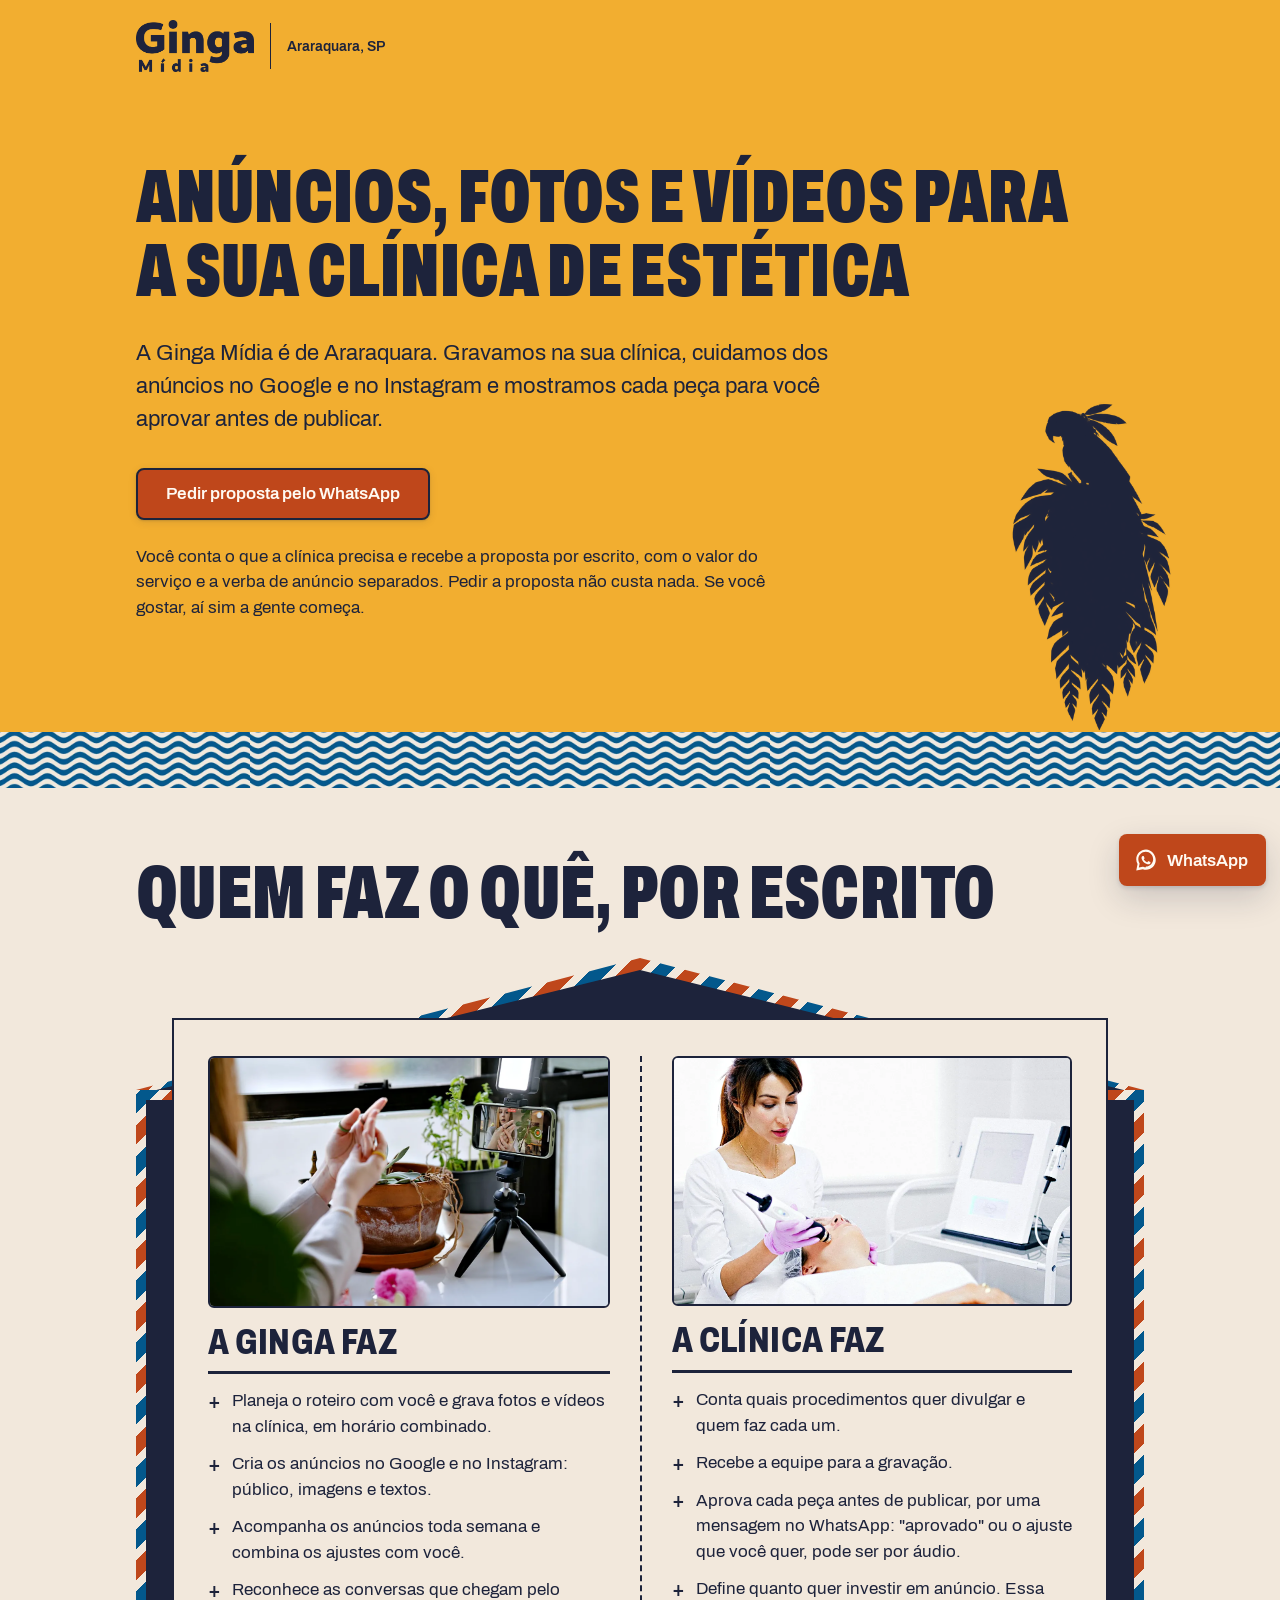
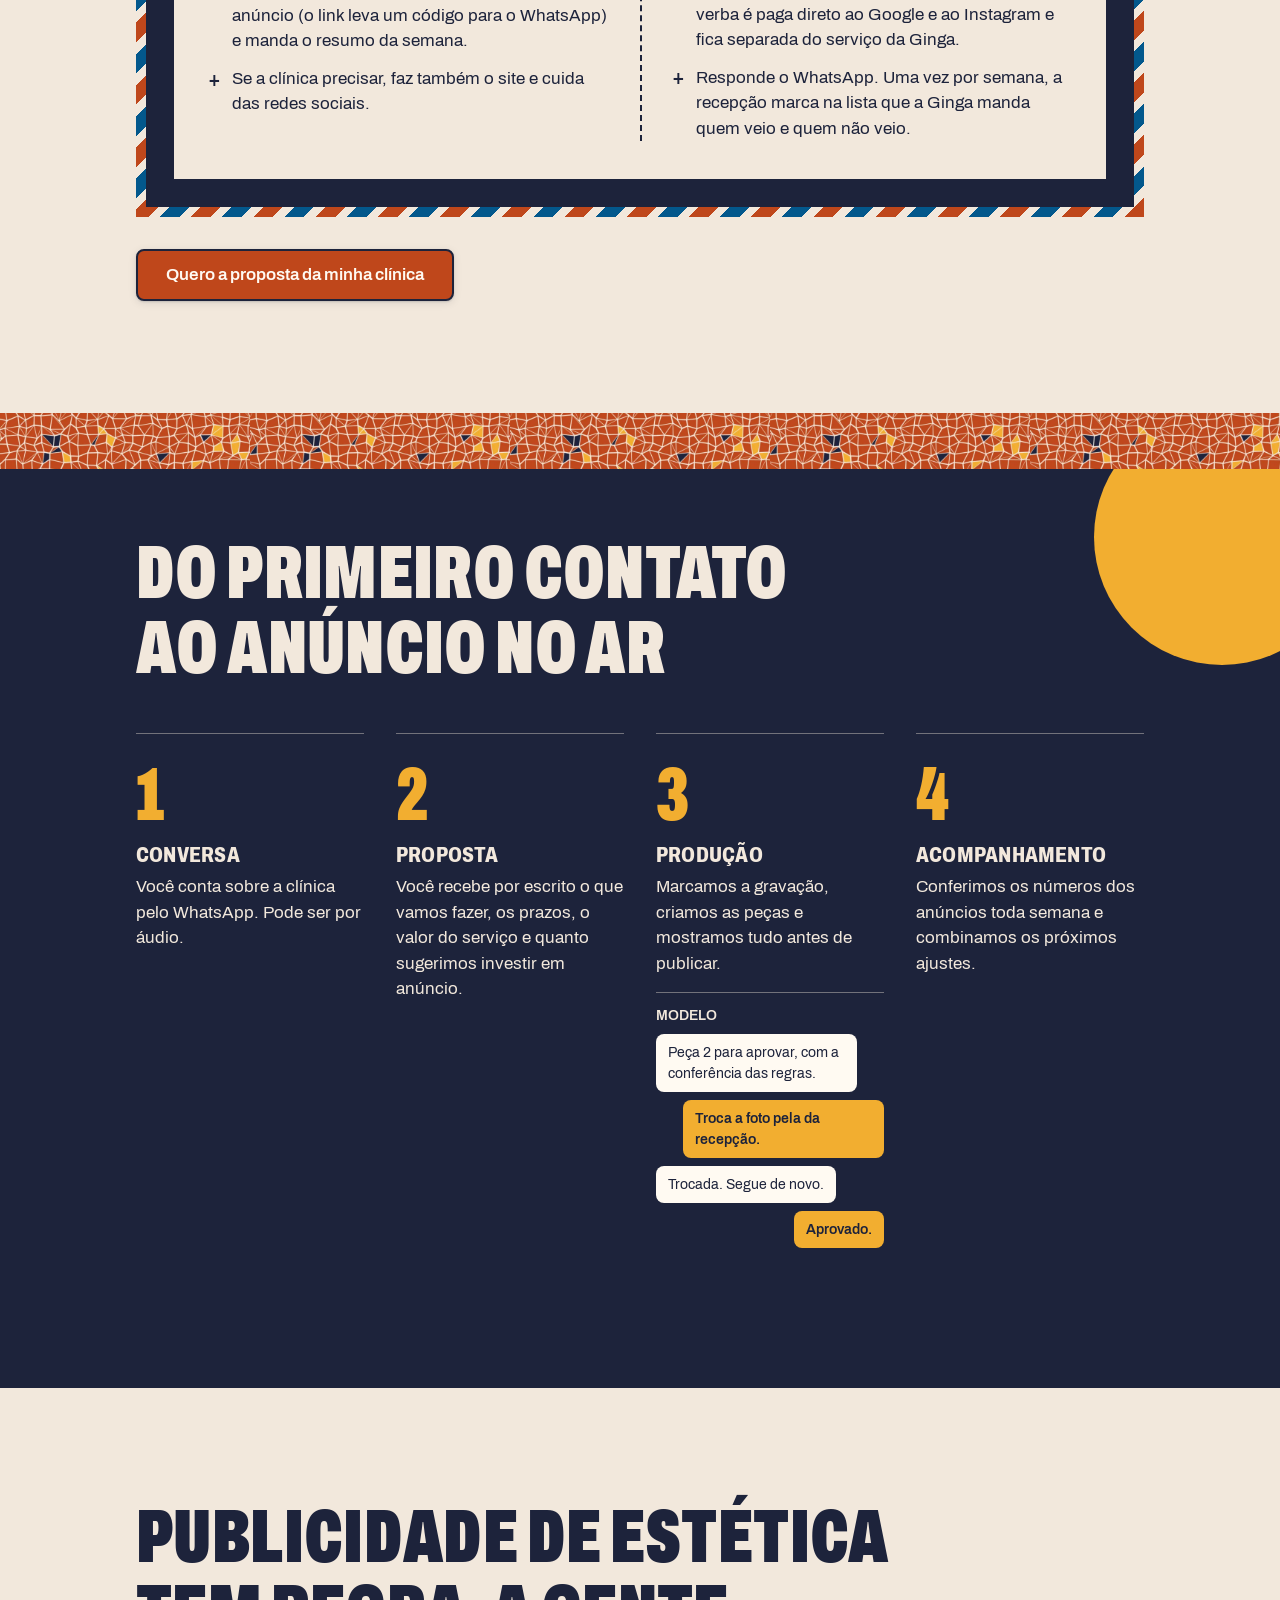
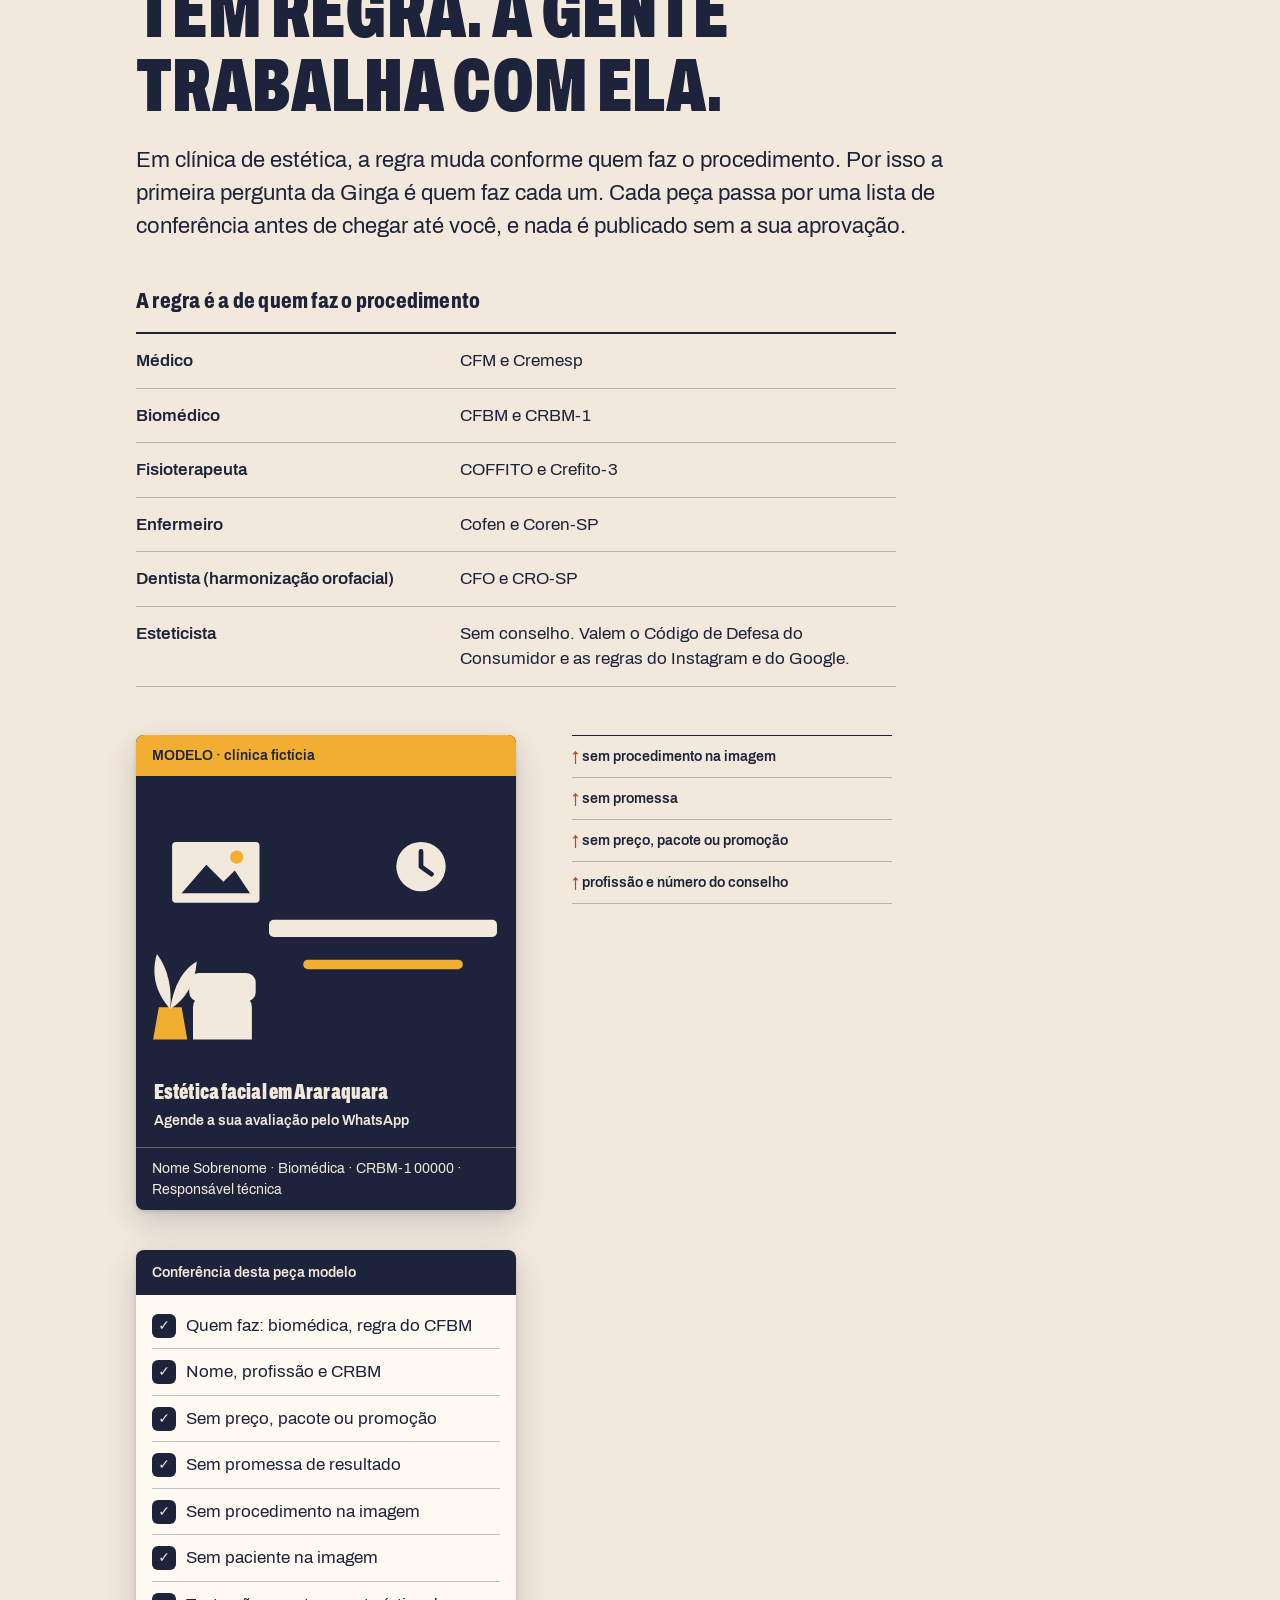
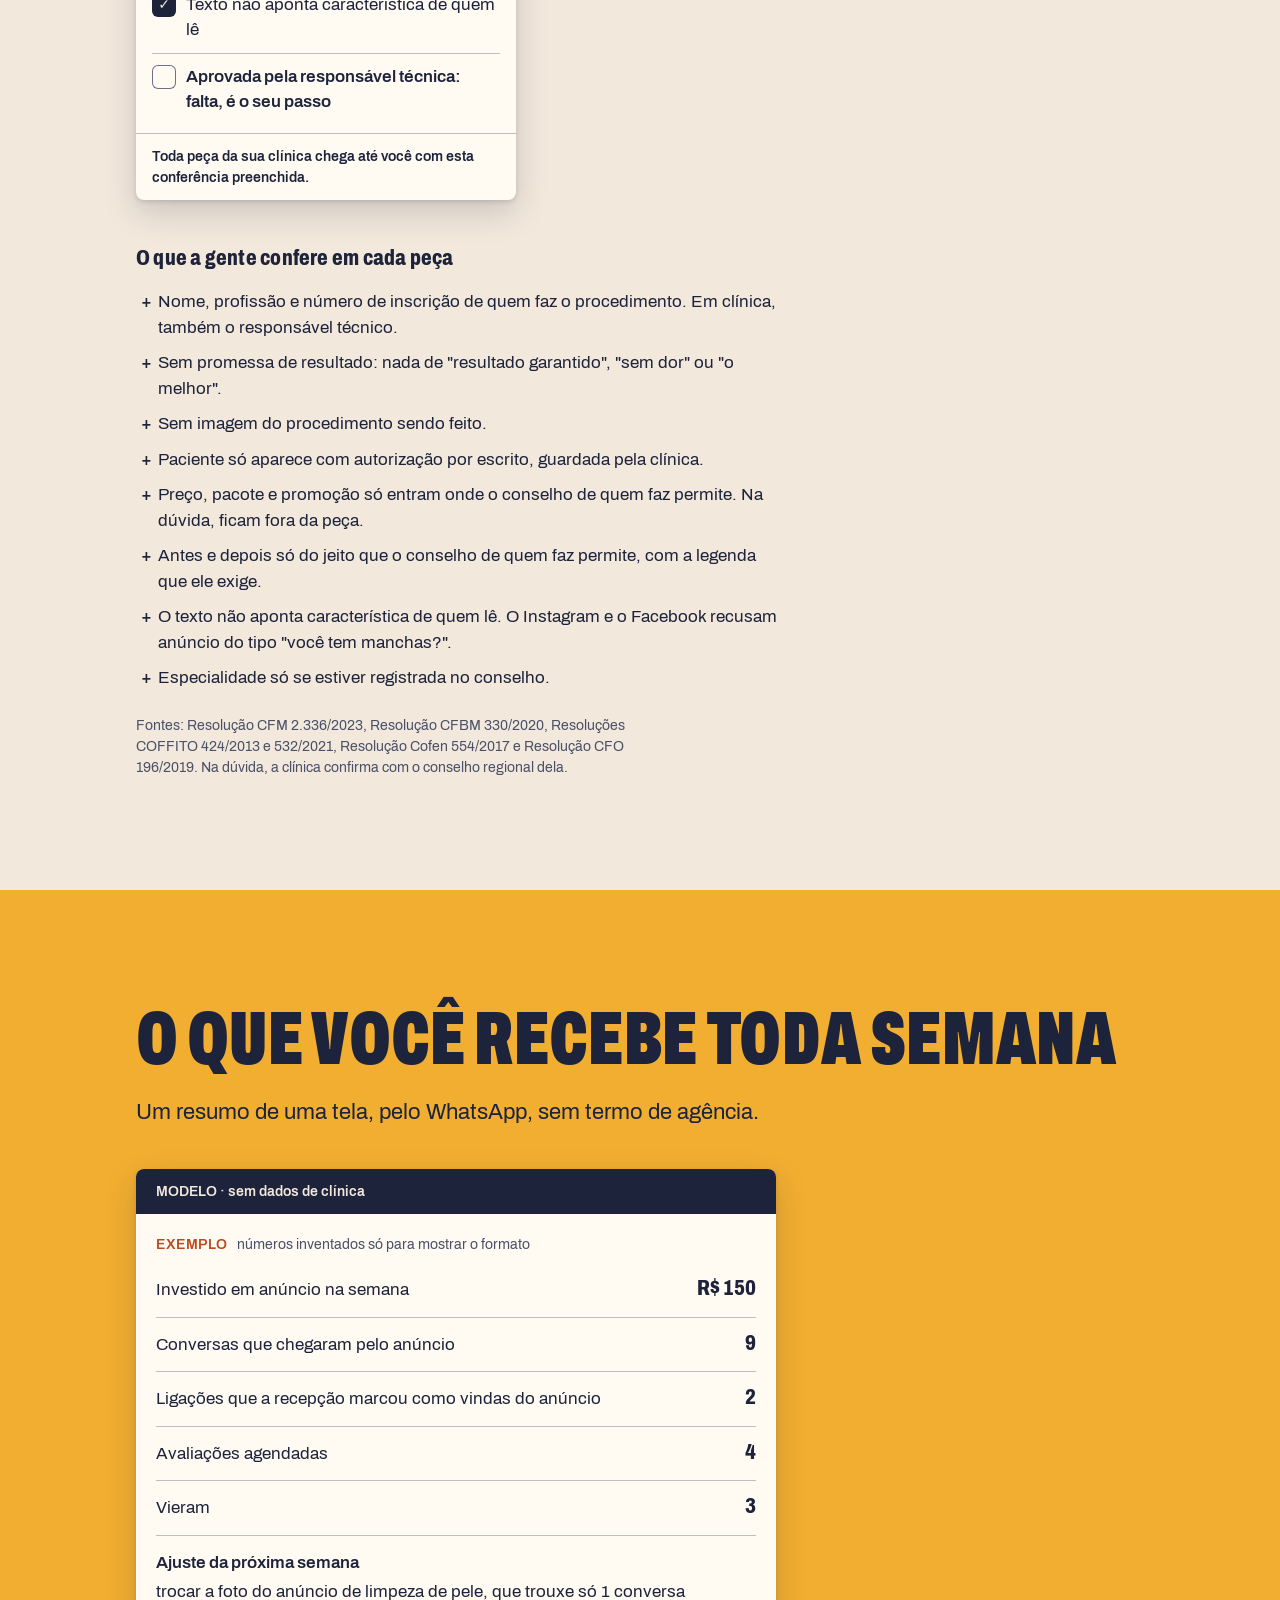
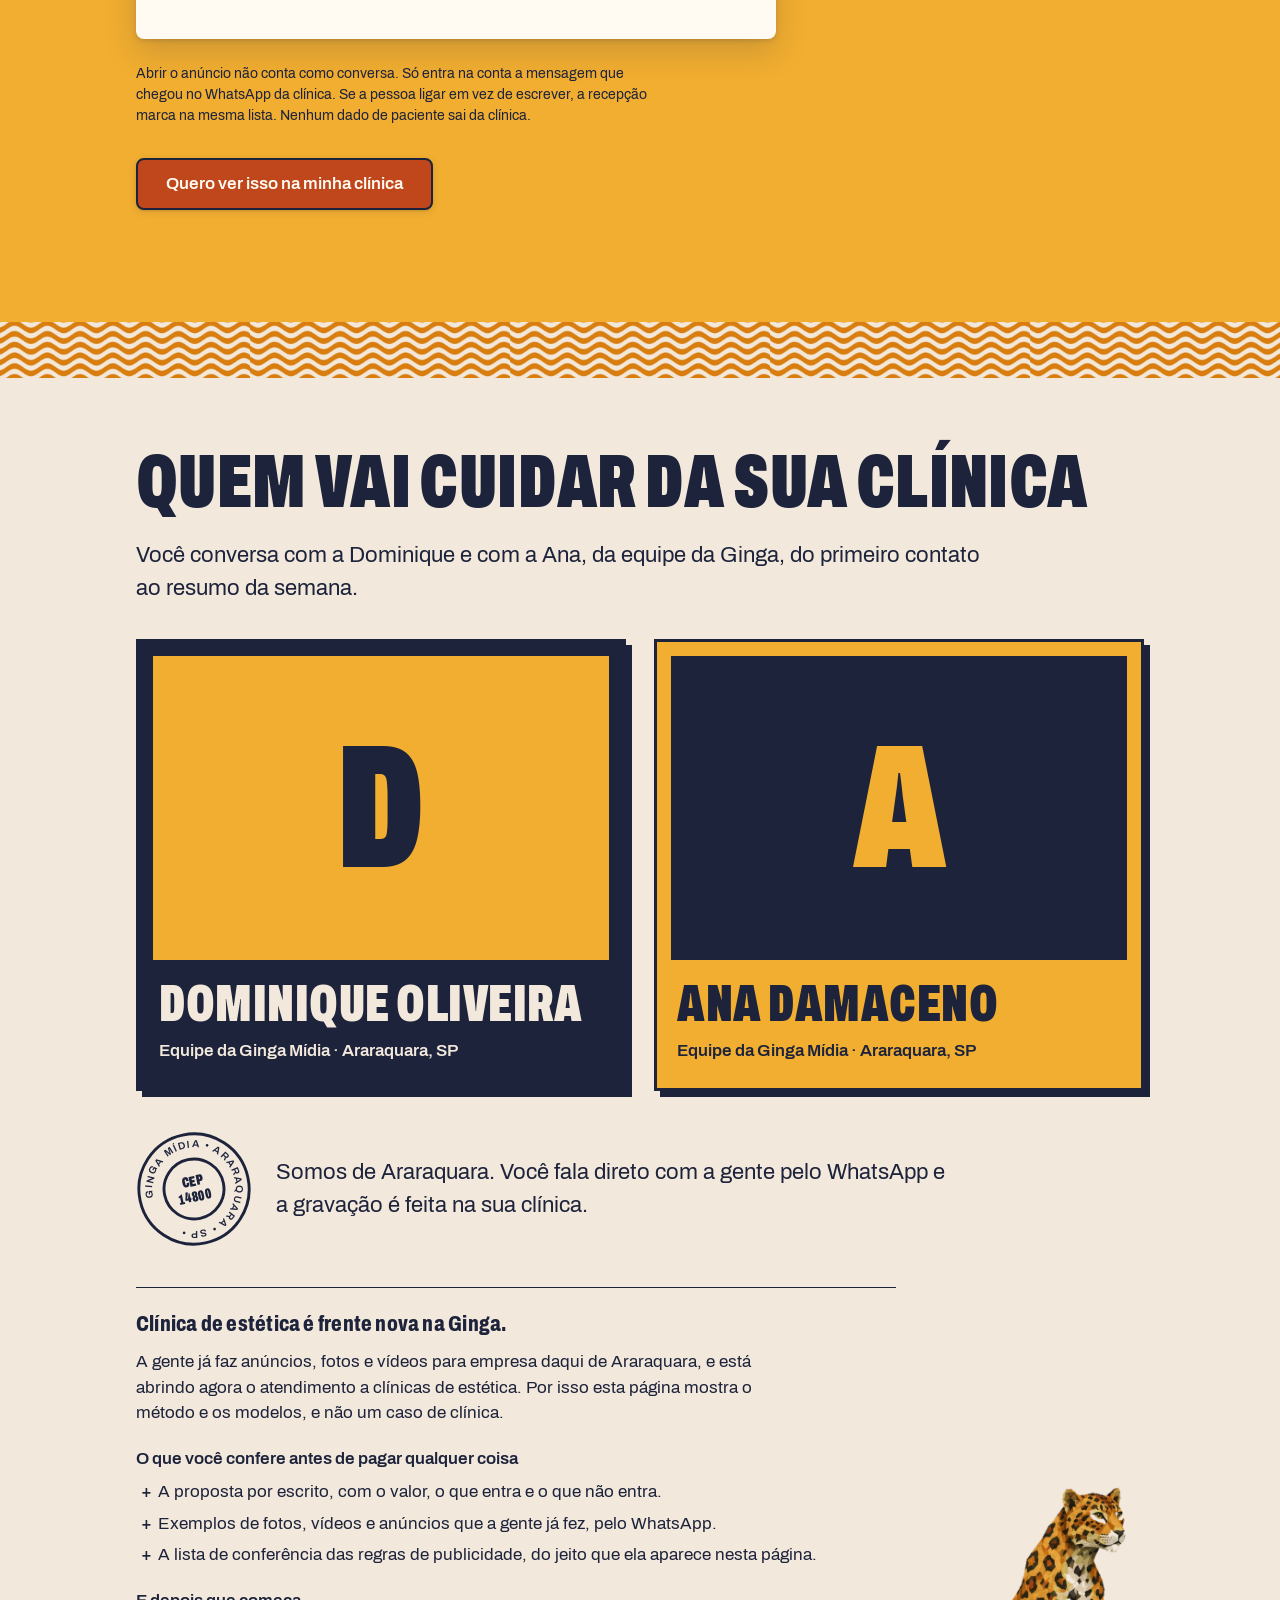
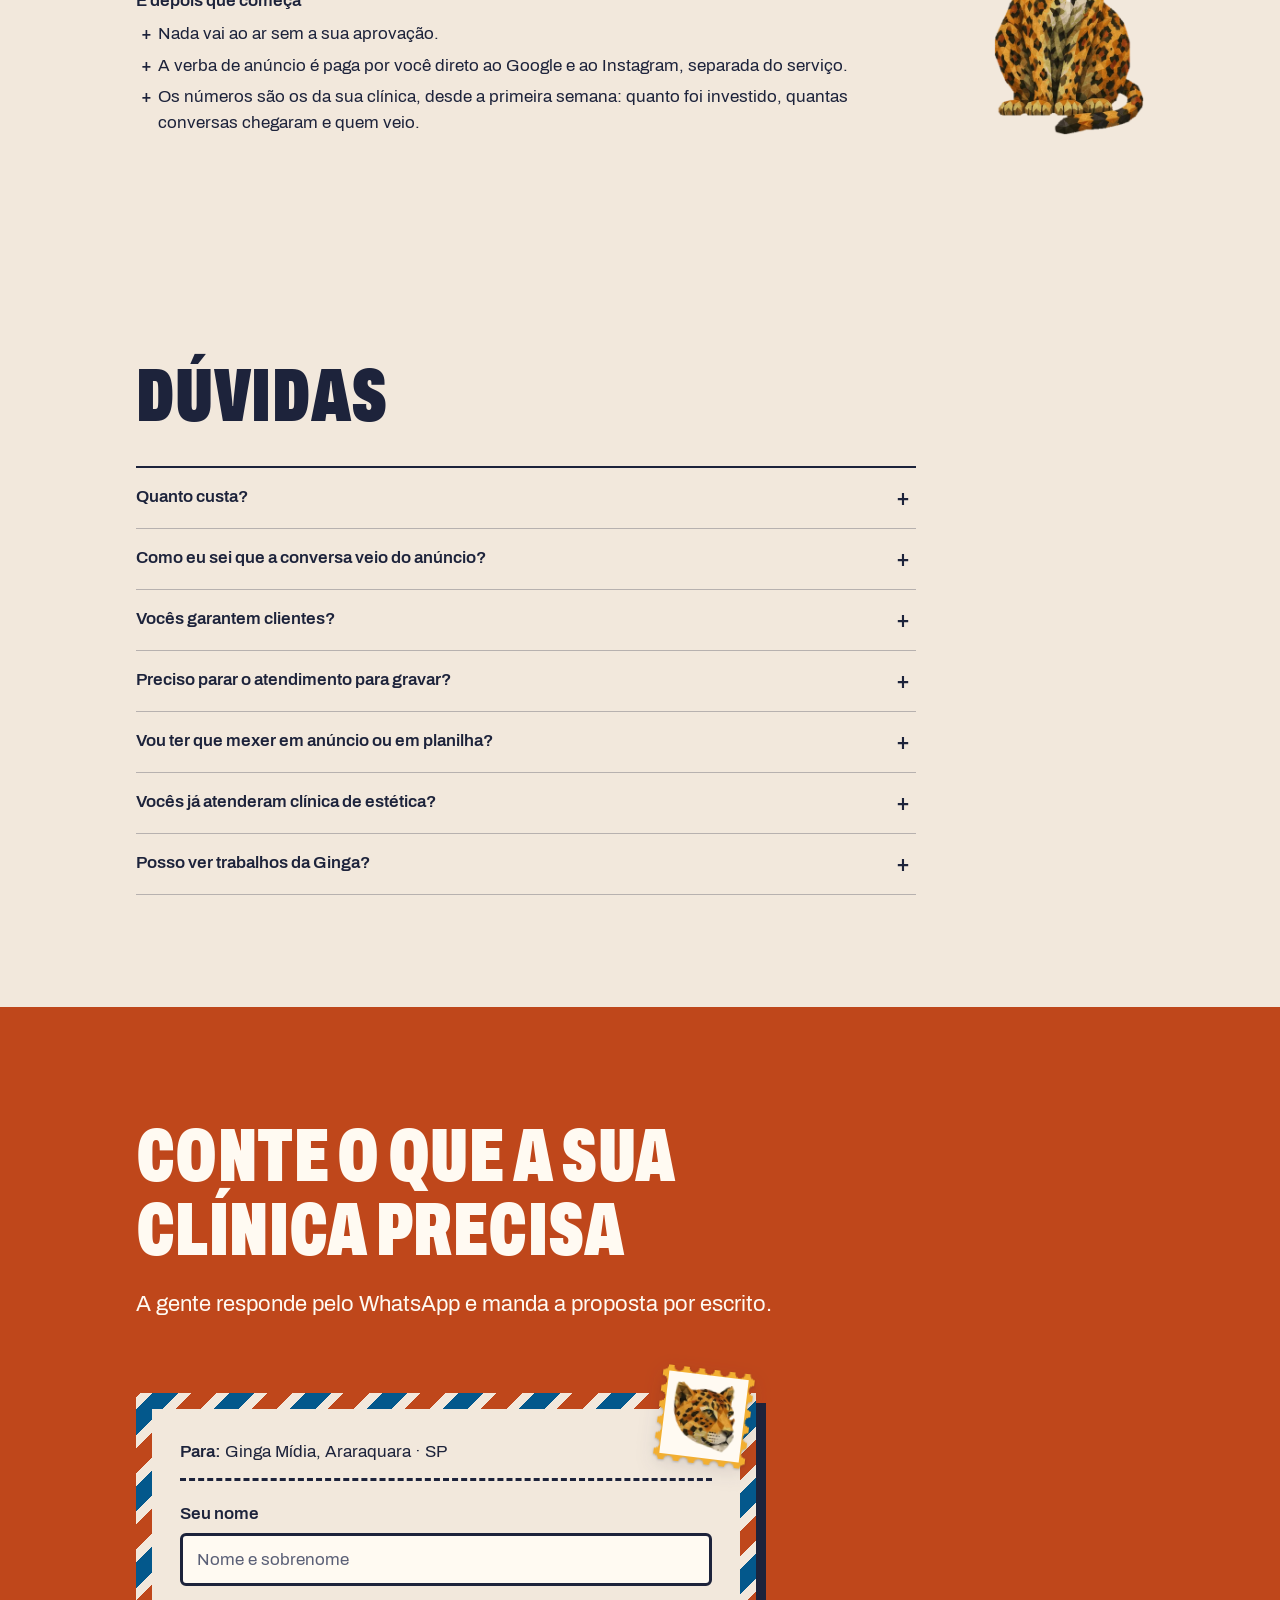
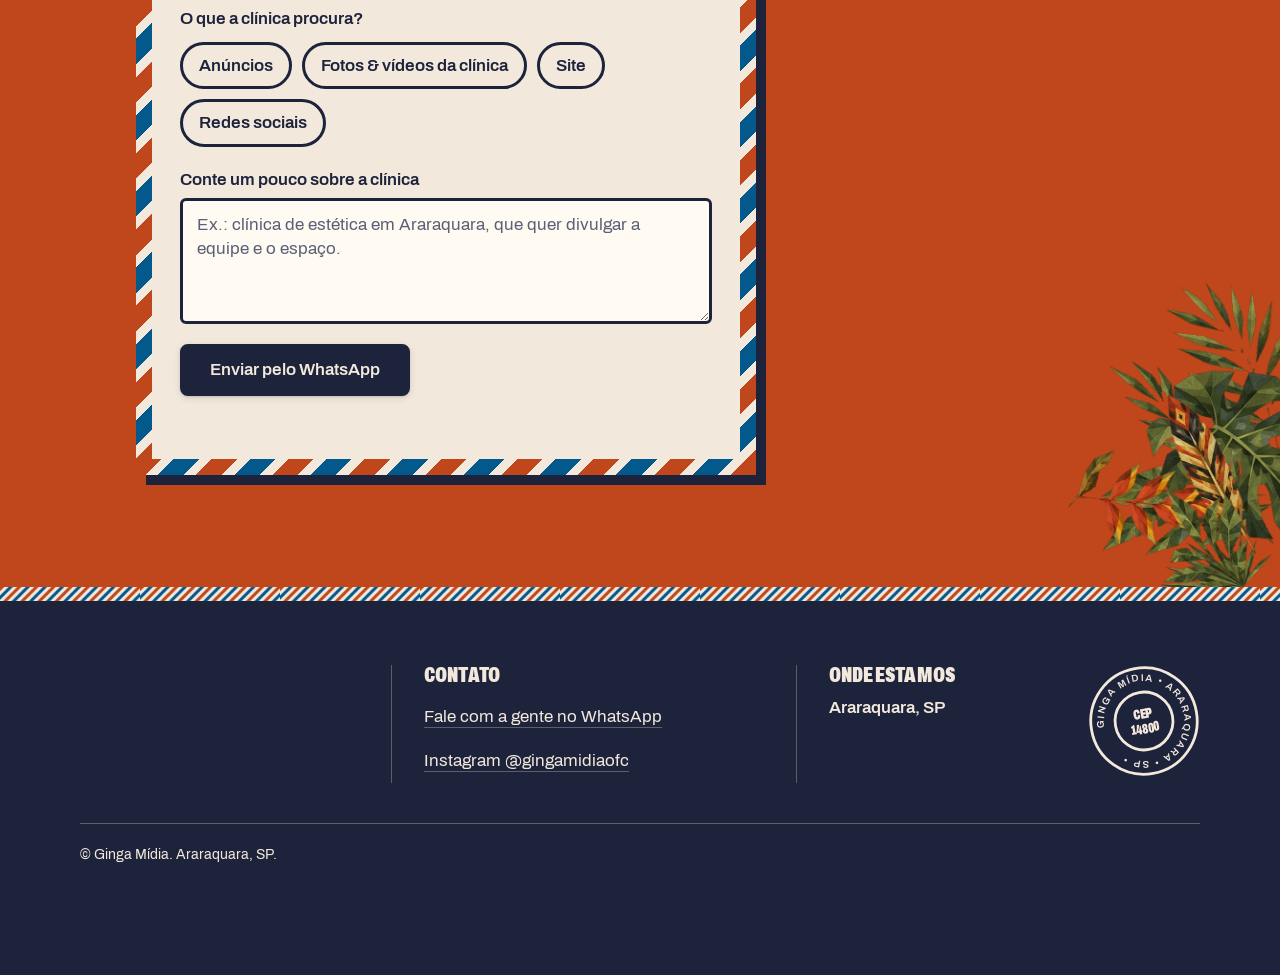
==== commit 34074292: "Rodada 2 do início: etiqueta Clique aqui, rodapé novo, onça como mascote, arco e aves no celular, co" ====
--- a/estetica/index.html
+++ b/estetica/index.html
@@ -18,7 +18,9 @@
     <link rel="canonical" href="https://gingamidia.com/estetica/">
     <meta name="theme-color" content="#F2E8DC">
 
-    <link rel="icon" type="image/png" href="../Imagens/Favicon-192.png">
+    <link rel="icon" type="image/png" sizes="32x32" href="../Imagens/Favicon-onca-32.png">
+    <link rel="icon" type="image/png" sizes="192x192" href="../Imagens/Favicon-onca-192.png">
+    <link rel="apple-touch-icon" href="../Imagens/Favicon-onca-192.png">
 
     <link rel="stylesheet" href="../estilo/cores.css">
     <link rel="stylesheet" href="../estilo/fontes.css">
@@ -26,6 +28,7 @@
     <link rel="preload" href="../estilo/fontes/ArchivoCondensed-ExtraBold.woff2" as="font" type="font/woff2" crossorigin>
     <link rel="stylesheet" href="../estilo/landing.css">
     <link rel="stylesheet" href="estilo.css">
+    <link rel="stylesheet" href="../estilo/rodape.css">
 </head>
 <body>
 
@@ -42,7 +45,7 @@
 
     <main id="conteudo">
 
-        <section class="hero" aria-labelledby="titulo-hero">
+        <section class="hero" aria-labelledby="titulo-hero" data-cor-whats="azul-escuro">
             <h1 id="titulo-hero" class="hero-titulo">Anúncios, fotos e vídeos para a sua clínica de estética</h1>
             <p class="hero-apoio">A Ginga Mídia é de Araraquara. Gravamos na sua clínica, cuidamos dos anúncios no Google e no Instagram e mostramos cada peça para você aprovar antes de publicar.</p>
             <a class="botao zap" href="https://wa.me/5516996076565?text=Ol%C3%A1%21%20Tenho%20uma%20cl%C3%ADnica%20de%20est%C3%A9tica%20e%20quero%20uma%20proposta%20da%20Ginga.%20%28c%C3%B3digo%20estetica%29" target="_blank" rel="noopener">Pedir proposta pelo WhatsApp</a>
@@ -87,7 +90,7 @@
         </section>
 
         <!-- #3 · COMO FUNCIONA -->
-        <section class="secao passos" aria-labelledby="titulo-passos">
+        <section class="secao passos" aria-labelledby="titulo-passos" data-cor-whats="amarelo">
             <h2 id="titulo-passos" class="titulo">Do primeiro contato ao anúncio no ar</h2>
             <ol class="passos-lista">
                 <li><span class="passo-numero" aria-hidden="true">1</span><div><h3>Conversa</h3><p>Você conta sobre a clínica pelo WhatsApp. Pode ser por áudio.</p></div></li>
@@ -184,7 +187,7 @@
         </section>
 
         <!-- #5 · O RESUMO DA SEMANA -->
-        <section class="secao resumo" aria-labelledby="titulo-resumo">
+        <section class="secao resumo" aria-labelledby="titulo-resumo" data-cor-whats="azul-escuro">
             <h2 id="titulo-resumo" class="titulo">O que você recebe toda semana</h2>
             <p class="texto-largo">Um resumo de uma tela, pelo WhatsApp, sem termo de agência.</p>
 
@@ -298,13 +301,13 @@
         </section>
 
         <!-- #8 · CHAMADA FINAL -->
-        <section class="secao final" aria-labelledby="titulo-final">
+        <section class="secao final" aria-labelledby="titulo-final" data-cor-whats="papel">
             <h2 id="titulo-final" class="titulo">Conte o que a sua clínica precisa</h2>
             <p class="texto-largo">A gente responde pelo WhatsApp e manda a proposta por escrito.</p>
             <div class="final-carta">
                 <form class="formulario" id="formContato" data-origem="página de clínicas de estética" data-codigo="estetica" novalidate>
                     <div class="selo-colado" aria-hidden="true">
-                        <div class="selo-face"><img src="../Imagens/Tucano-ginga.webp" alt="" width="449" height="466"></div>
+                        <div class="selo-face"><img src="../Imagens/Onca-ginga.webp" alt="" width="680" height="716"></div>
                     </div>
                     <p class="envelope-para"><strong>Para:</strong> Ginga Mídia, Araraquara · SP</p>
 
@@ -338,8 +341,34 @@
         <div class="modal-conteudo modal-formulario" id="modalConteudo"></div>
     </dialog>
 
-    <footer class="rodape">
-        <p>Ginga Mídia · Araraquara, SP · Instagram <a href="https://www.instagram.com/gingamidiaofc/" target="_blank" rel="noopener">@gingamidiaofc</a></p>
+    <footer class="rodape rodape-enxuto" data-cor-whats="amarelo">
+        <div class="rodape-grade">
+            <div class="rodape-bloco rodape-marca">
+                <img class="rodape-logo" src="../Imagens/Logo-creme.webp" alt="Ginga Mídia" width="900" height="398" loading="lazy">
+            </div>
+            <div class="rodape-bloco">
+                <h2 class="rodape-titulo">Contato</h2>
+                <ul class="rodape-lista">
+                    <li><a href="https://wa.me/5516996076565?text=Ol%C3%A1%21%20Tenho%20uma%20cl%C3%ADnica%20de%20est%C3%A9tica%20e%20quero%20uma%20proposta%20da%20Ginga.%20%28c%C3%B3digo%20estetica%29" target="_blank" rel="noopener">Fale com a gente no WhatsApp</a></li>
+                    <li><a href="https://www.instagram.com/gingamidiaofc/" target="_blank" rel="noopener">Instagram @gingamidiaofc</a></li>
+                </ul>
+            </div>
+            <div class="rodape-bloco rodape-local">
+                <div>
+                    <h2 class="rodape-titulo">Onde estamos</h2>
+                    <p class="rodape-cidade">Araraquara, SP</p>
+                </div>
+                <svg class="rodape-carimbo" viewBox="0 0 120 120" width="120" height="120" aria-hidden="true" focusable="false">
+                    <defs><path id="circuloRodape" d="M60,60 m-43,0 a43,43 0 1,1 86,0 a43,43 0 1,1 -86,0"/></defs>
+                    <circle cx="60" cy="60" r="57" class="rodape-carimbo-aro"/>
+                    <circle cx="60" cy="60" r="31" class="rodape-carimbo-aro"/>
+                    <text class="rodape-carimbo-texto"><textPath href="#circuloRodape">GINGA MÍDIA • ARARAQUARA • SP •</textPath></text>
+                    <text class="rodape-carimbo-centro" x="60" y="57" text-anchor="middle">CEP</text>
+                    <text class="rodape-carimbo-centro" x="60" y="73" text-anchor="middle">14800</text>
+                </svg>
+            </div>
+        </div>
+        <p class="rodape-copy">© Ginga Mídia. Araraquara, SP.</p>
     </footer>
 
     <a class="whats-flutuante zap" href="https://wa.me/5516996076565?text=Ol%C3%A1%21%20Tenho%20uma%20cl%C3%ADnica%20de%20est%C3%A9tica%20e%20quero%20uma%20proposta%20da%20Ginga.%20%28c%C3%B3digo%20estetica%29" target="_blank" rel="noopener" aria-label="WhatsApp: pedir proposta">
@@ -350,6 +379,7 @@
     </a>
 
     <script src="script.js"></script>
+    <script src="../whats-cor.js"></script>
     <script src="../landing-formulario.js"></script>
 </body>
 </html>
--- a/estilo/landing.css
+++ b/estilo/landing.css
@@ -650,22 +650,6 @@
     pointer-events: none;
 }
 
-.rodape {
-    background: var(--campo-escuro);
-    color: var(--sobre-campo-escuro);
-    padding: 32px var(--margem) 110px;
-    font-size: var(--t-rotulo);
-}
-.rodape p { max-width: calc(var(--largura) - 2 * var(--margem)); margin-inline: auto; }
-.rodape a {
-    display: inline-flex;
-    align-items: center;
-    min-height: 44px;
-    color: inherit;
-    font-weight: 600;
-    text-underline-offset: 4px;
-}
-
 /* ================= WHATSAPP FLUTUANTE ================= */
 .whats-flutuante {
     position: fixed;
@@ -683,10 +667,18 @@
     font: 600 var(--t-texto)/1 var(--fonte-texto);
     text-decoration: none;
     box-shadow: var(--sombra-media);
-    transition: transform var(--duracao) var(--ease-saida);
+    transition: transform var(--duracao) var(--ease-saida), background-color .2s var(--ease-saida), color .2s var(--ease-saida);
 }
 @media (hover: hover) { .whats-flutuante:hover { transform: translateY(-2px); } }
 .whats-flutuante:active { transform: scale(.97); }
+
+/* a cor do botão acompanha o bloco atrás dele (whats-cor.js troca a classe): contraste do botão com o
+   fundo do bloco de pelo menos 3:1 e do ícone com o botão de pelo menos 4,5:1. Sem classe: vermelho no creme */
+.whats-flutuante.whats-azul-escuro { background-color: var(--campo-escuro); color: var(--sobre-campo-escuro); }
+.whats-flutuante.whats-amarelo { background-color: var(--campo-amarelo); color: var(--sobre-campo-amarelo); }
+.whats-flutuante.whats-papel { background-color: var(--cor-papel); color: var(--cor-texto); }
+/* no bloco azul escuro o anel de foco azul escuro sumiria */
+.whats-flutuante.whats-amarelo:focus-visible { outline-color: var(--campo-amarelo); }
 
 /* ================= FORMULÁRIO EM CARTA ================= */
 /* A mesma carta de correio aéreo do início (estilo/styles.css), no bloco da chamada final e na janela do
@@ -707,7 +699,7 @@
     display: flex;
     flex-direction: column;
 }
-/* selo colado: picote amarelo com o tucano, torto no canto da carta */
+/* selo colado: picote amarelo com a onça sobre papel claro (no amarelo o rosto laranja some), torto no canto da carta */
 .selo-colado {
     --furo: 5px;
     --fundo: var(--campo-amarelo);
@@ -722,7 +714,7 @@
     filter: drop-shadow(0 1px 1px rgba(29, 35, 59, .25)) drop-shadow(0 6px 10px rgba(29, 35, 59, .12));
     transform: rotate(7deg);
 }
-.selo-colado .selo-face { display: block; padding: 8px; background-color: var(--fundo); }
+.selo-colado .selo-face { display: block; padding: 8px; background-color: var(--cor-papel); }
 .selo-colado img { width: 100%; }
 
 .envelope-para { padding: 0 100px 14px 0; margin-bottom: 20px; border-bottom: 3px dashed var(--cor-texto); }
--- a/estilo/rodape.css
+++ b/estilo/rodape.css
@@ -0,0 +1,137 @@
+/* Rodapé do início e das landings (rodada 2, 26/11/2026). Carregado depois do styles.css e do landing.css.
+   Visual "Correio da Ginga": faixa de correio aéreo no alto, blocos separados por fios finos
+   (colunas no PC, empilhados no celular) e carimbo redondo. Só Archivo e variáveis de cores.css e fontes.css.
+   Este arquivo substitui as regras .rodape* antigas de styles.css e landing.css. */
+
+.rodape {
+    --rodape-fio: color-mix(in srgb, var(--sobre-campo-escuro) 30%, transparent);
+    position: relative;
+    background: var(--campo-escuro);
+    color: var(--sobre-campo-escuro);
+    font-size: var(--t-texto);
+    /* 14 px da faixa + respiro; embaixo sobra espaço para o botão flutuante do WhatsApp */
+    padding: calc(14px + clamp(40px, 6vw, 64px)) var(--margem) 110px;
+}
+
+/* faixa de correio aéreo (Imagens/Estampas) na borda de cima */
+.rodape::before {
+    content: "";
+    position: absolute;
+    left: 0; right: 0; top: 0;
+    height: 14px;
+    background: url("../Imagens/Estampas/correio-aereo.webp") left top / 140px auto repeat-x;
+}
+
+.rodape :focus-visible { outline: 2px solid var(--cor-papel); outline-offset: 3px; border-radius: var(--raio-pequeno); }
+
+.rodape p { max-width: none; margin-inline: 0; }
+
+.rodape-grade {
+    max-width: var(--largura);
+    margin: 0 auto;
+    display: grid;
+    grid-template-columns: minmax(0, 1fr);
+}
+
+/* celular: blocos empilhados, com um fio fino entre eles */
+.rodape-bloco {
+    min-width: 0;
+    padding: 24px 0;
+    border-top: 1px solid var(--rodape-fio);
+}
+.rodape-bloco:first-child { padding-top: 0; border-top: 0; }
+
+.rodape-logo { display: block; height: 52px; width: auto; max-width: 100%; }
+.rodape-servicos { margin-top: 16px; font-weight: 600; display: flex; flex-wrap: wrap; gap: 4px 14px; }
+.rodape-servicos li { white-space: nowrap; }
+
+.rodape-titulo {
+    font-size: var(--t-destaque);
+    color: inherit;
+    margin: 0 0 8px;
+}
+
+.rodape-lista { list-style: none; }
+/* navegação em duas colunas no celular, para o rodapé não ficar comprido */
+.rodape-lista-dupla { display: grid; grid-template-columns: repeat(2, minmax(0, 1fr)); column-gap: 16px; }
+
+/* links com área de toque de 44 px */
+.rodape a {
+    display: inline-flex;
+    align-items: center;
+    min-height: 44px;
+    color: inherit;
+    font-weight: 400;
+    text-decoration: underline;
+    text-decoration-thickness: 1px;
+    text-decoration-color: var(--rodape-fio);
+    text-underline-offset: 5px;
+    transition: text-decoration-color var(--duracao) var(--ease-saida), color var(--duracao) var(--ease-saida);
+}
+.rodape a:hover,
+.rodape a:focus-visible { color: var(--cor-papel); text-decoration-color: currentColor; }
+.rodape a:active { color: var(--campo-amarelo); }
+
+/* localização: texto de um lado, carimbo do outro */
+.rodape-local { display: flex; align-items: center; justify-content: space-between; gap: 20px; }
+.rodape-cidade { font-weight: 600; }
+
+.rodape-carimbo {
+    flex: none;
+    display: block;
+    width: 104px;
+    height: 104px;
+    color: var(--sobre-campo-escuro);
+    transform: rotate(-10deg);
+}
+.rodape-carimbo-aro { fill: none; stroke: currentColor; stroke-width: 3; }
+.rodape-carimbo-texto { font: 600 10.5px var(--fonte-texto); letter-spacing: 1.6px; fill: currentColor; }
+.rodape-carimbo-centro { font: 900 15px var(--fonte-titulo); font-stretch: 62.5%; fill: currentColor; }
+
+.rodape-copy {
+    max-width: var(--largura);
+    margin: 0 auto;
+    padding-top: 20px;
+    border-top: 1px solid var(--rodape-fio);
+    font-size: var(--t-rotulo);
+}
+.rodape p.rodape-copy { max-width: var(--largura); margin-inline: auto; }
+
+/* tablet: duas colunas */
+@media (min-width: 768px) {
+    .rodape-grade { grid-template-columns: repeat(2, minmax(0, 1fr)); padding-bottom: 32px; }
+    .rodape-bloco { padding: 0 0 0 32px; border-top: 0; border-left: 1px solid var(--rodape-fio); }
+    .rodape-bloco:nth-child(odd) { padding-left: 0; padding-right: 32px; border-left: 0; }
+    .rodape-bloco:nth-child(n + 3) { margin-top: 32px; padding-top: 32px; border-top: 1px solid var(--rodape-fio); }
+    .rodape-local { align-items: flex-start; }
+
+    /* landing: logo na linha de cima, contato e localização lado a lado */
+    .rodape-enxuto .rodape-marca { grid-column: 1 / -1; padding: 0 0 32px; }
+    .rodape-enxuto .rodape-bloco:nth-child(2) { margin-top: 0; padding: 32px 32px 0 0; border-left: 0; border-top: 1px solid var(--rodape-fio); }
+    .rodape-enxuto .rodape-bloco:nth-child(3) { margin-top: 0; padding: 32px 0 0 32px; border-left: 1px solid var(--rodape-fio); border-top: 1px solid var(--rodape-fio); }
+}
+
+/* PC: quatro colunas com fios verticais */
+@media (min-width: 1024px) {
+    .rodape-grade { grid-template-columns: 1.2fr 1.3fr 1.2fr 1.2fr; padding-bottom: 40px; }
+    .rodape-bloco,
+    .rodape-bloco:nth-child(odd),
+    .rodape-bloco:nth-child(n + 3) {
+        margin-top: 0;
+        padding: 0 0 0 32px;
+        border-top: 0;
+        border-left: 1px solid var(--rodape-fio);
+    }
+    .rodape-bloco:first-child { padding: 0 32px 0 0; border-left: 0; }
+    .rodape-carimbo { width: 112px; height: 112px; }
+
+    /* landing: três colunas */
+    .rodape-enxuto .rodape-grade { grid-template-columns: 1fr 1.3fr 1.3fr; }
+    .rodape-enxuto .rodape-marca { grid-column: auto; }
+    .rodape-enxuto .rodape-bloco:nth-child(n) { margin-top: 0; padding: 0 0 0 32px; border-top: 0; border-left: 1px solid var(--rodape-fio); }
+    .rodape-enxuto .rodape-bloco:first-child { padding: 0 32px 0 0; border-left: 0; }
+}
+
+@media (prefers-reduced-motion: reduce) {
+    .rodape a { transition: none; }
+}
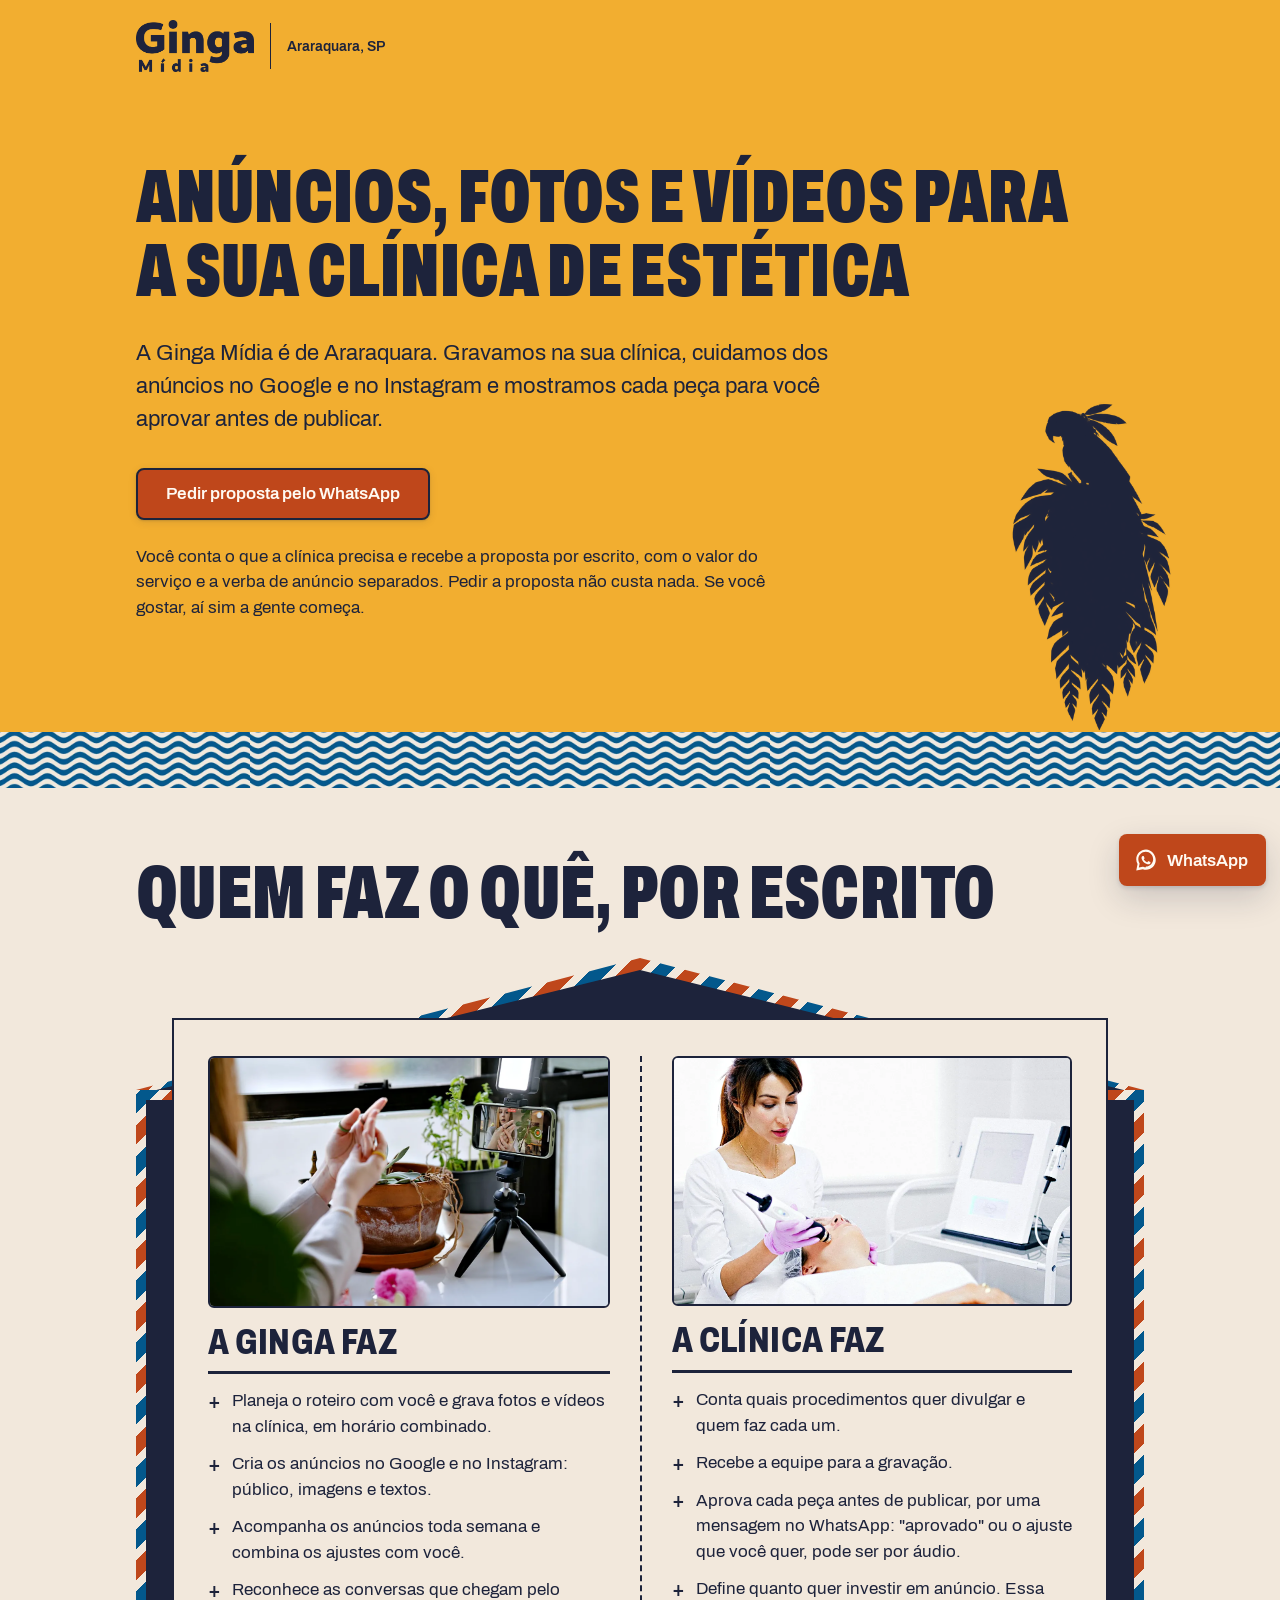
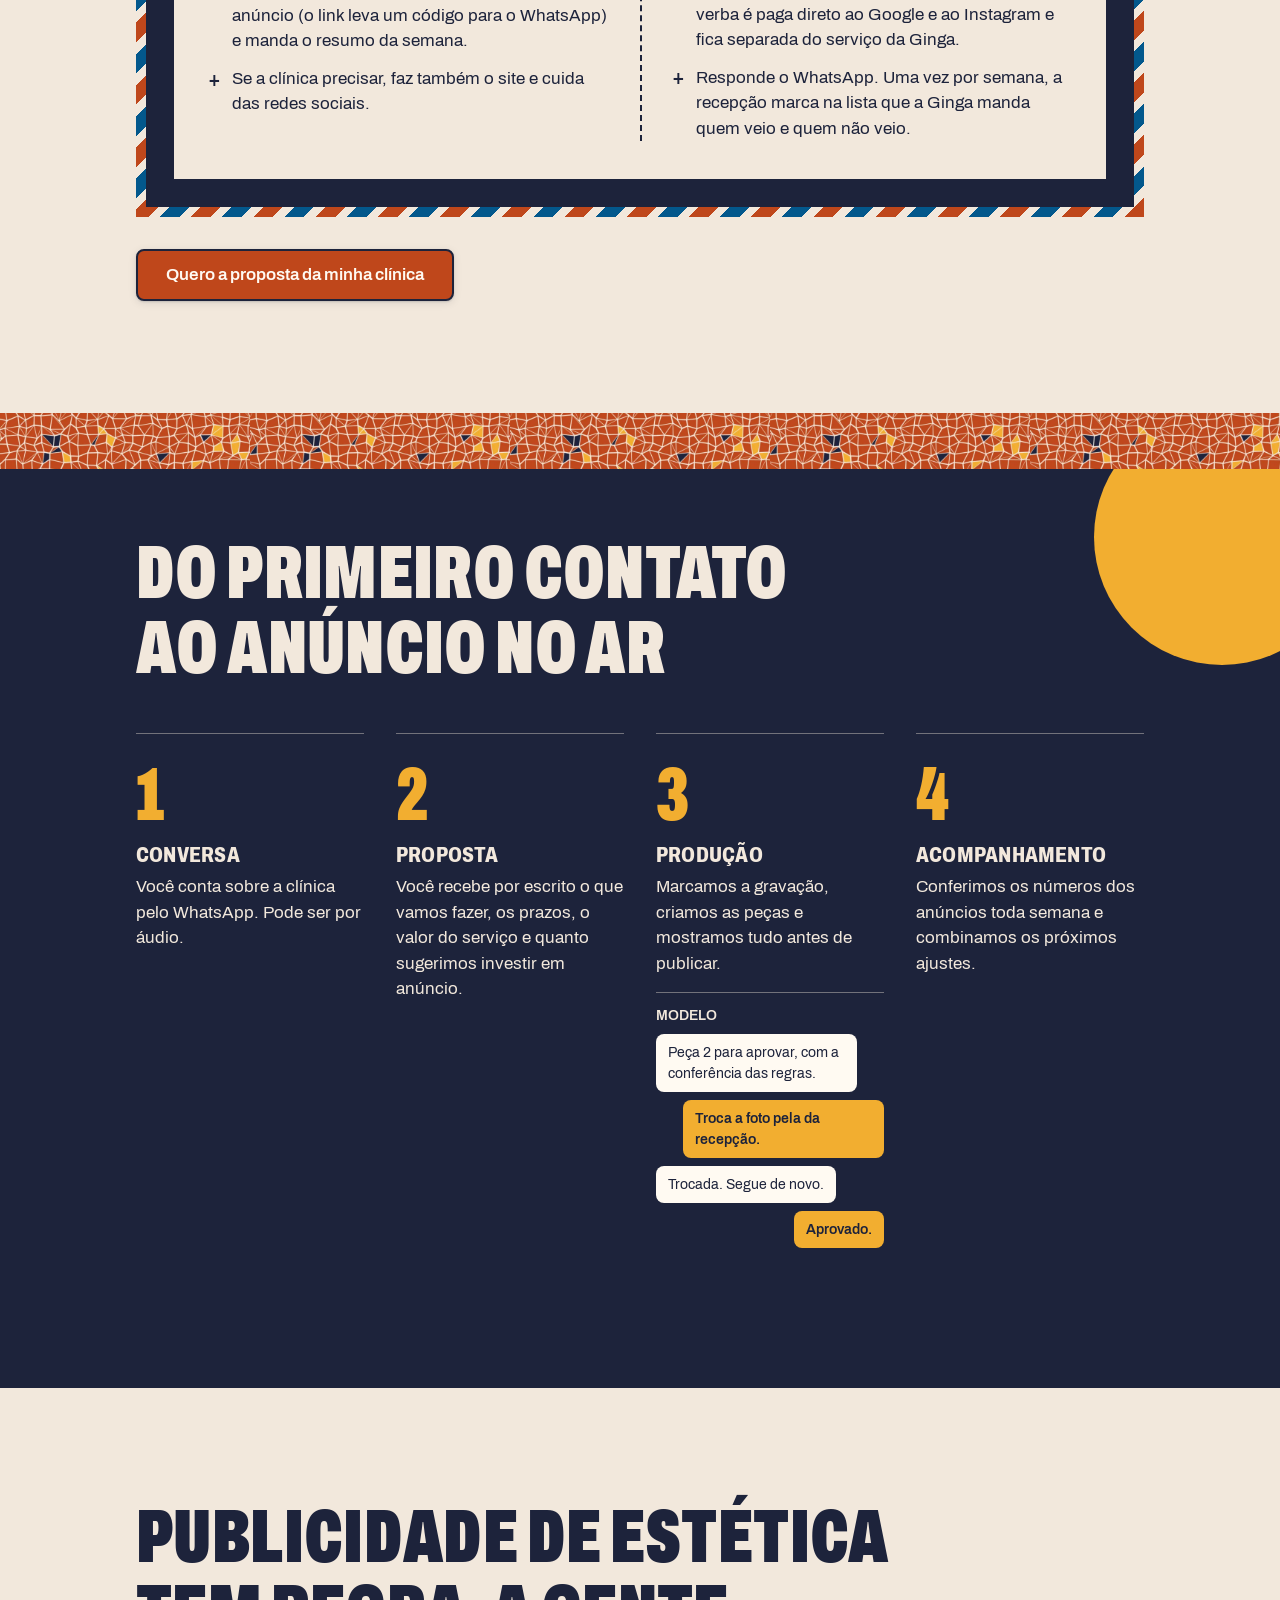
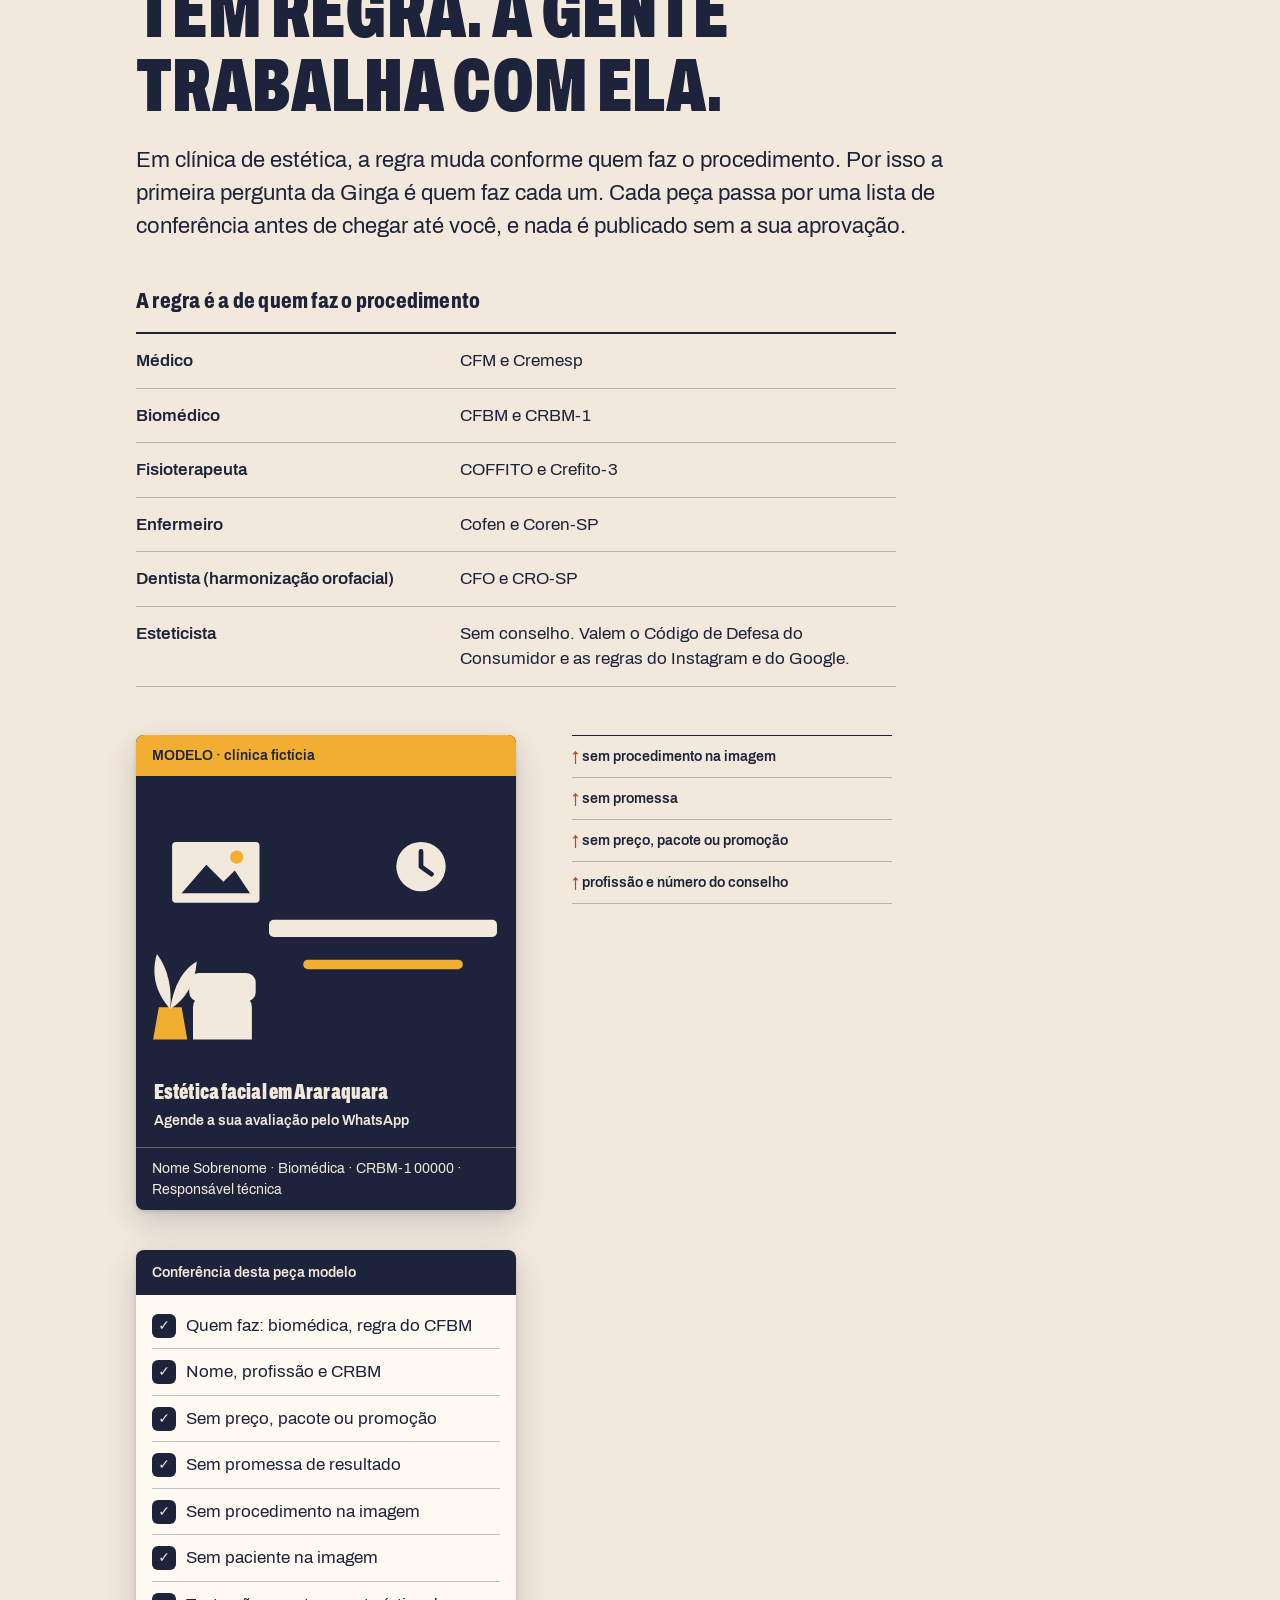
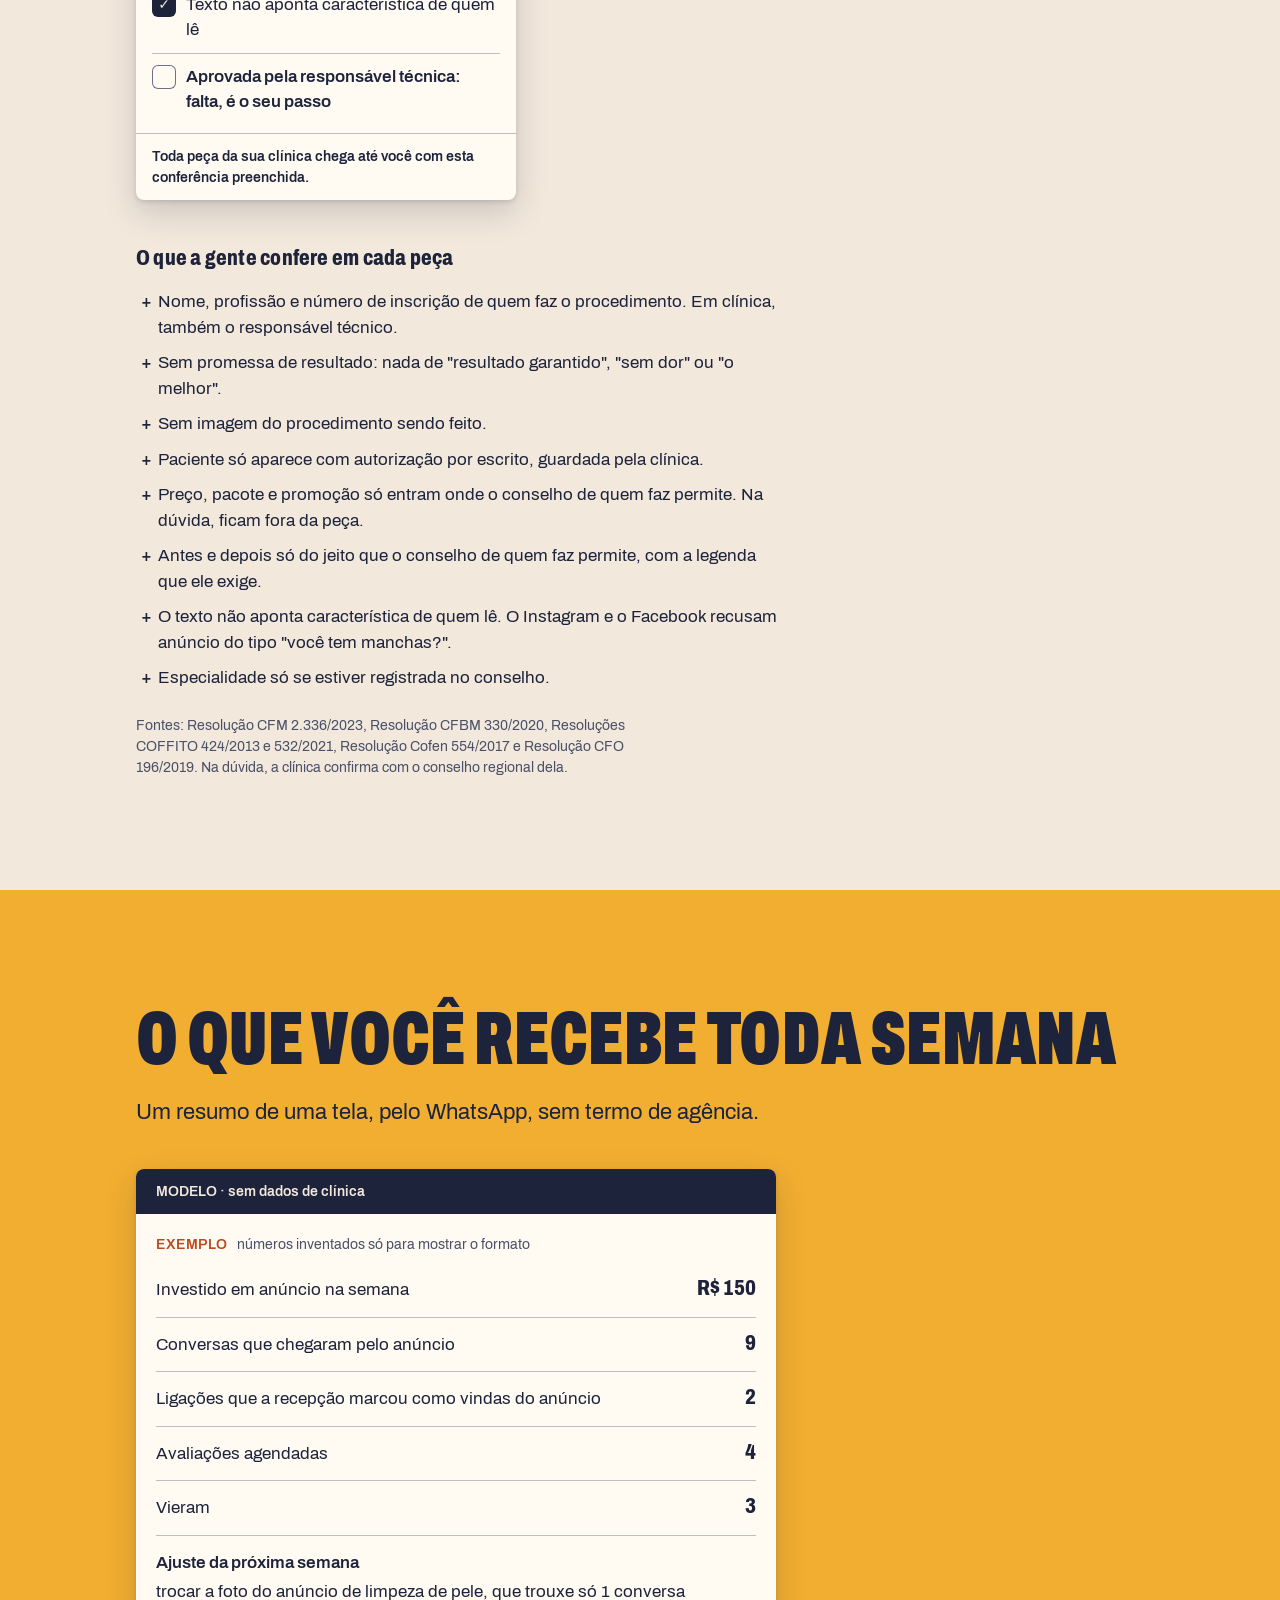
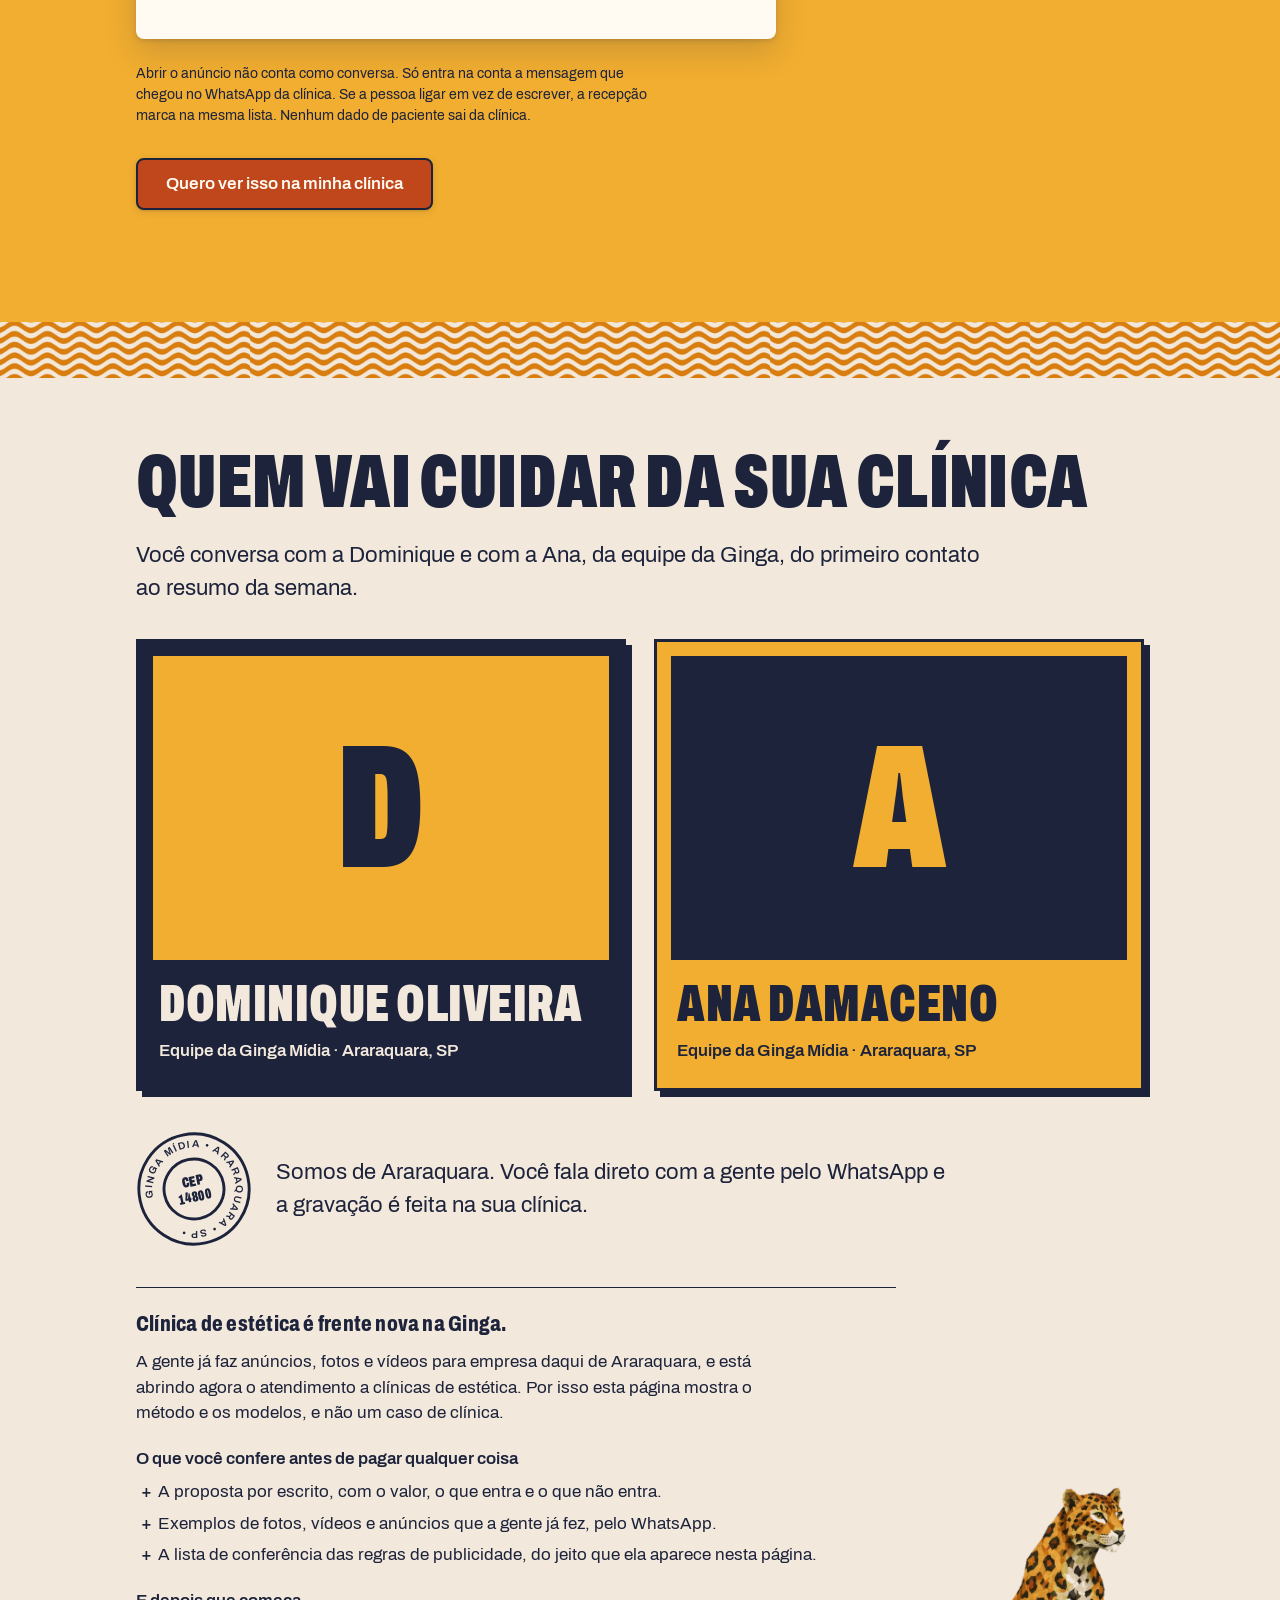
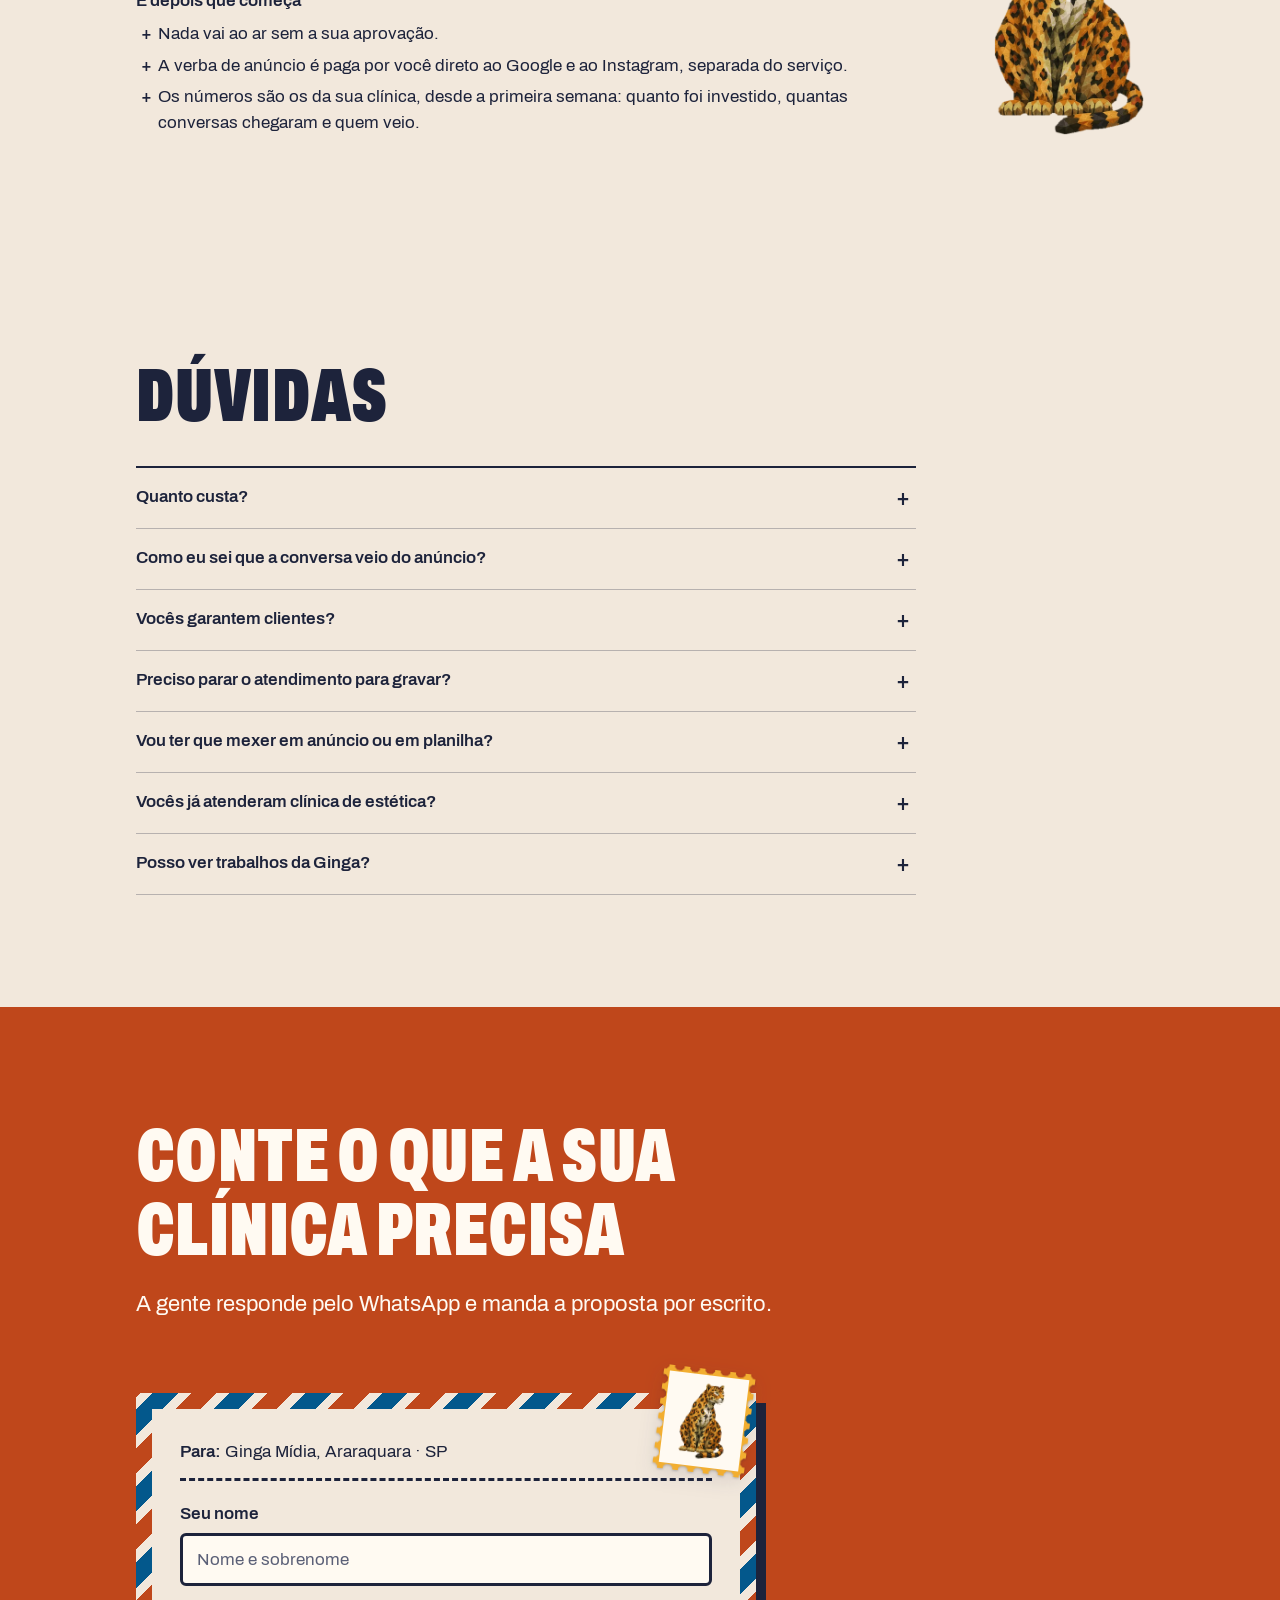
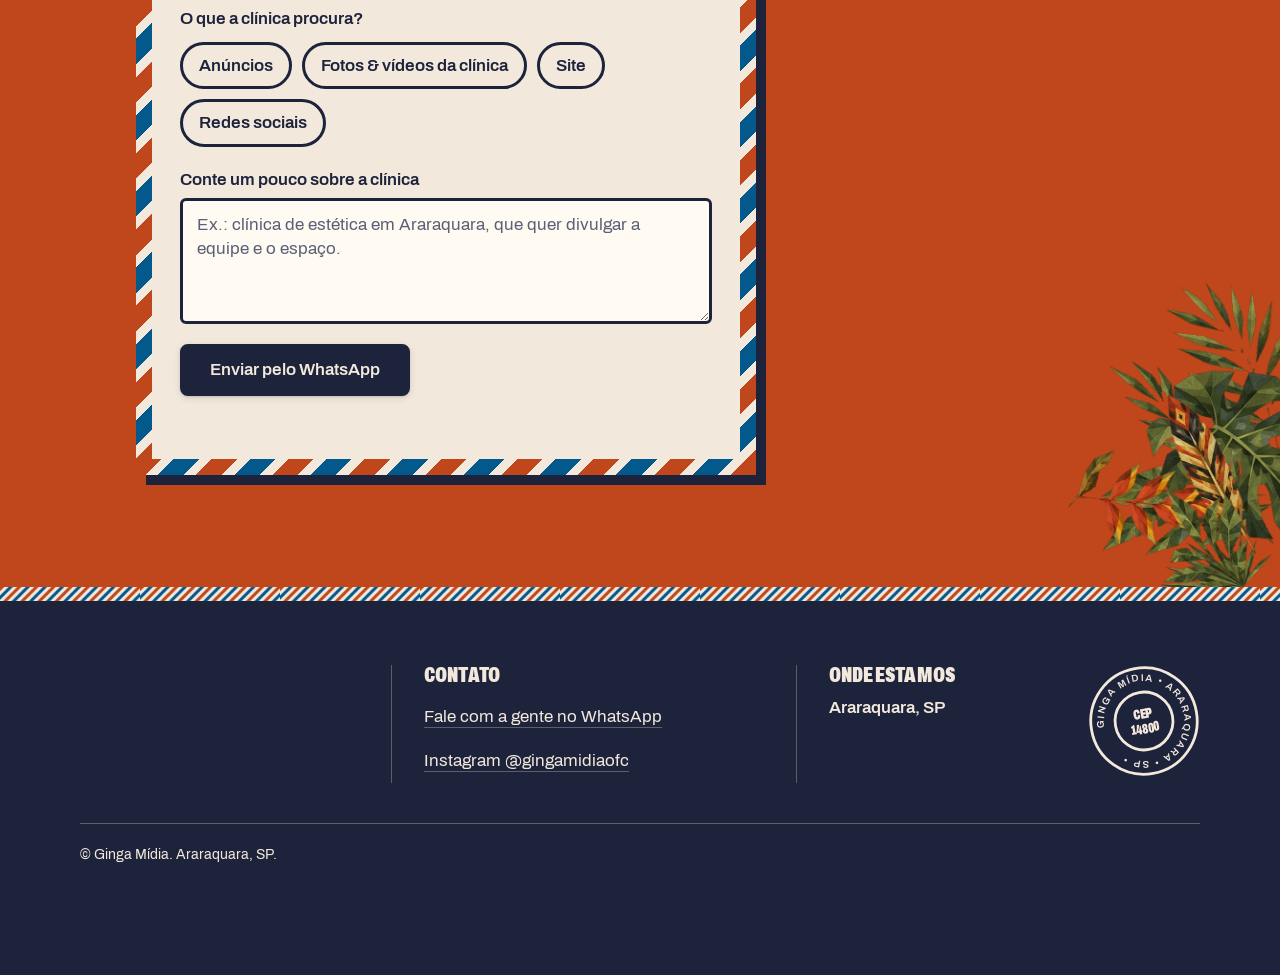
==== commit 9516a15c: "Troca o rosto da onça pela onça inteira nas fichas, nos selos, na carta e no ícone da aba Co-Authore" ====
--- a/estetica/index.html
+++ b/estetica/index.html
@@ -307,7 +307,7 @@
             <div class="final-carta">
                 <form class="formulario" id="formContato" data-origem="página de clínicas de estética" data-codigo="estetica" novalidate>
                     <div class="selo-colado" aria-hidden="true">
-                        <div class="selo-face"><img src="../Imagens/Onca-ginga.webp" alt="" width="680" height="716"></div>
+                        <div class="selo-face"><img src="../Imagens/Onca-ginga.webp" alt="" width="326" height="540"></div>
                     </div>
                     <p class="envelope-para"><strong>Para:</strong> Ginga Mídia, Araraquara · SP</p>
 
--- a/estilo/landing.css
+++ b/estilo/landing.css
@@ -699,7 +699,7 @@
     display: flex;
     flex-direction: column;
 }
-/* selo colado: picote amarelo com a onça sobre papel claro (no amarelo o rosto laranja some), torto no canto da carta */
+/* selo colado: picote amarelo com a onça inteira sobre papel claro, torto no canto da carta */
 .selo-colado {
     --furo: 5px;
     --fundo: var(--campo-amarelo);
@@ -715,7 +715,7 @@
     transform: rotate(7deg);
 }
 .selo-colado .selo-face { display: block; padding: 8px; background-color: var(--cor-papel); }
-.selo-colado img { width: 100%; }
+.selo-colado img { width: 72%; margin-inline: auto; }
 
 .envelope-para { padding: 0 100px 14px 0; margin-bottom: 20px; border-bottom: 3px dashed var(--cor-texto); }
 .formulario label, .formulario legend { font-weight: 600; margin-bottom: 6px; }
